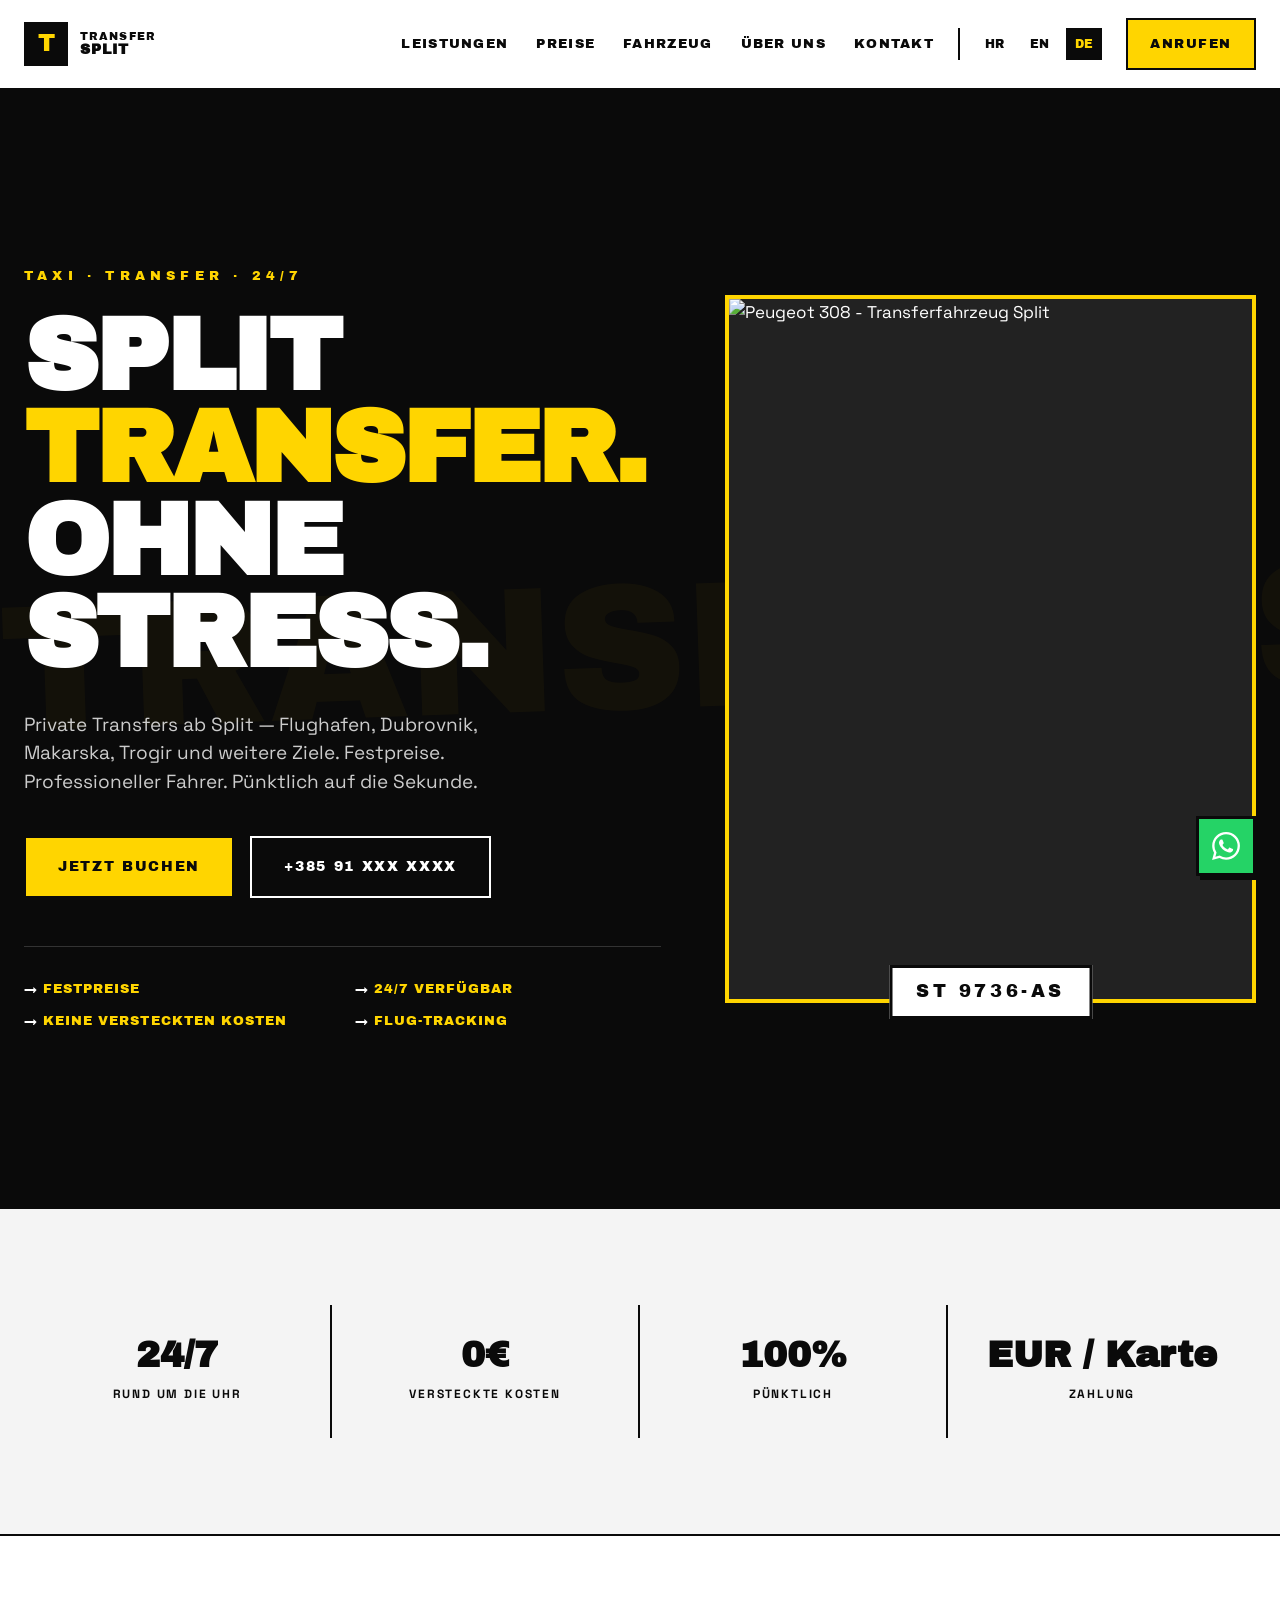
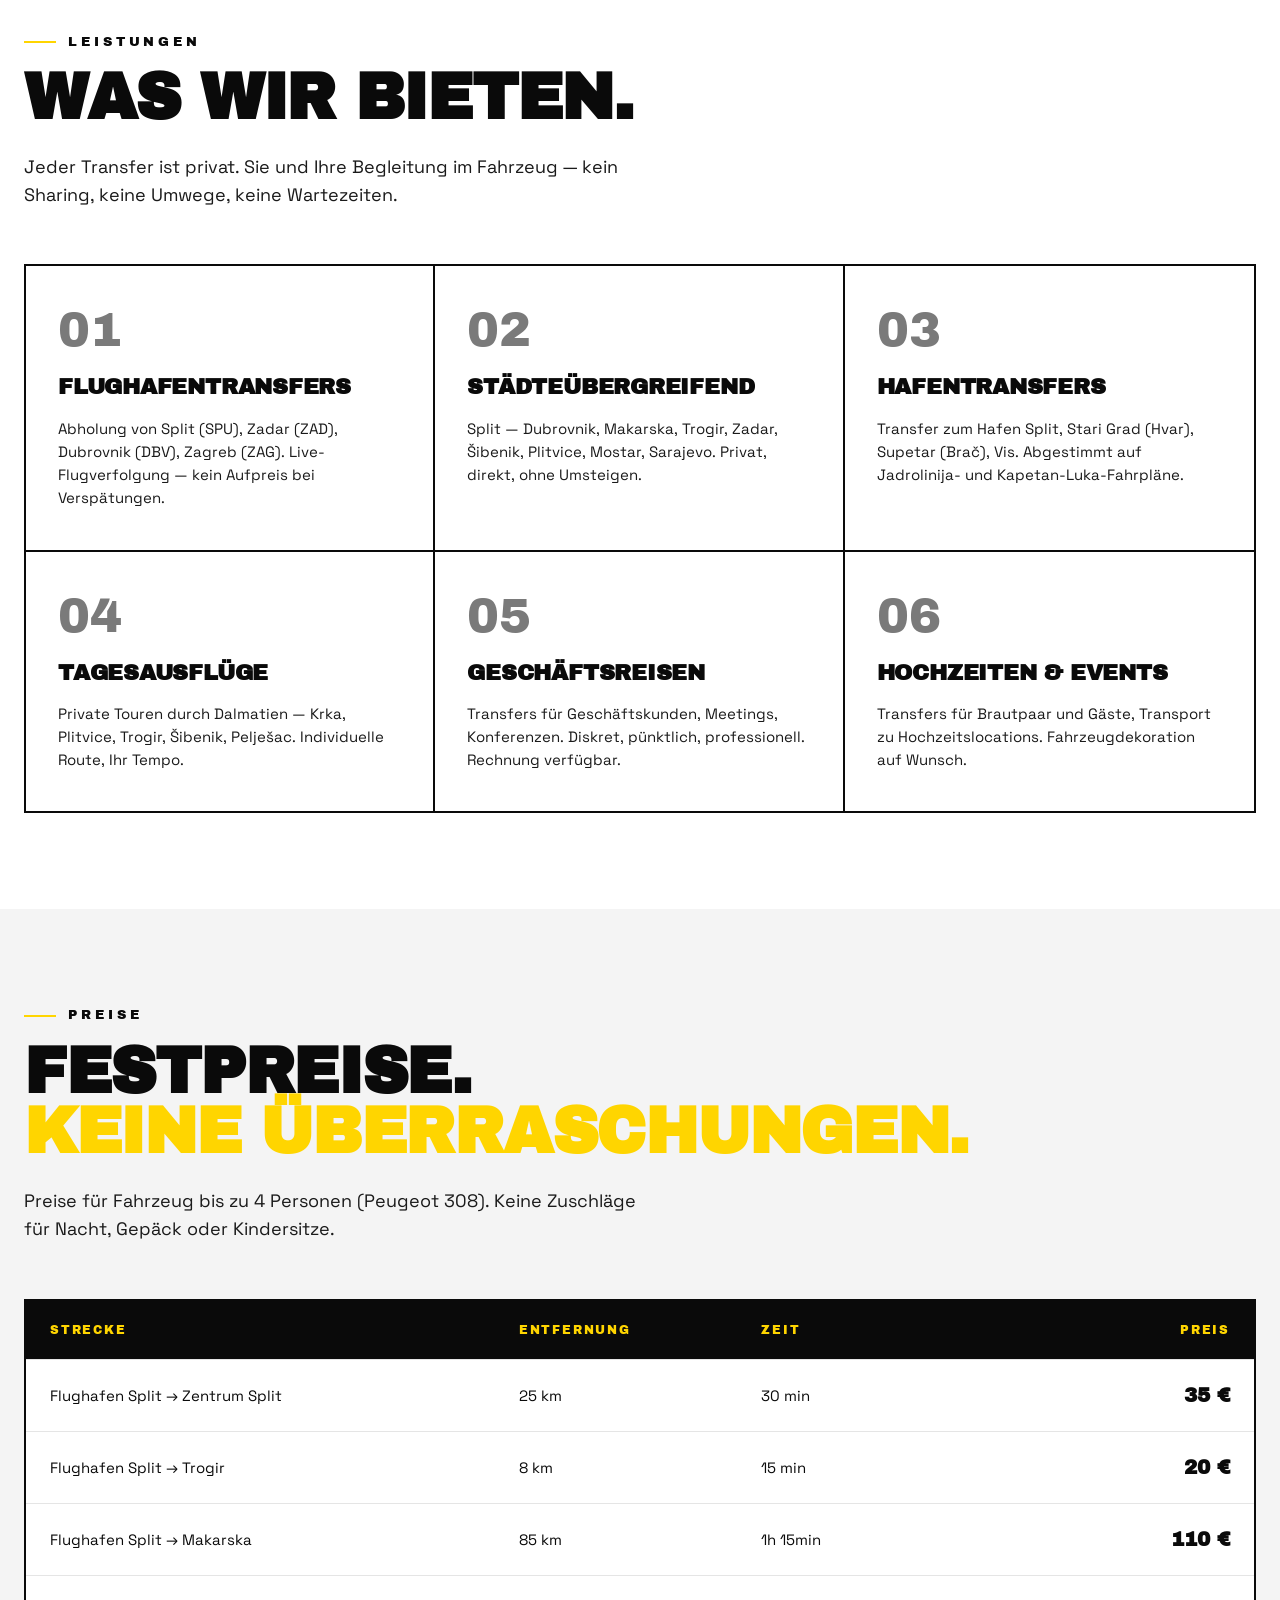
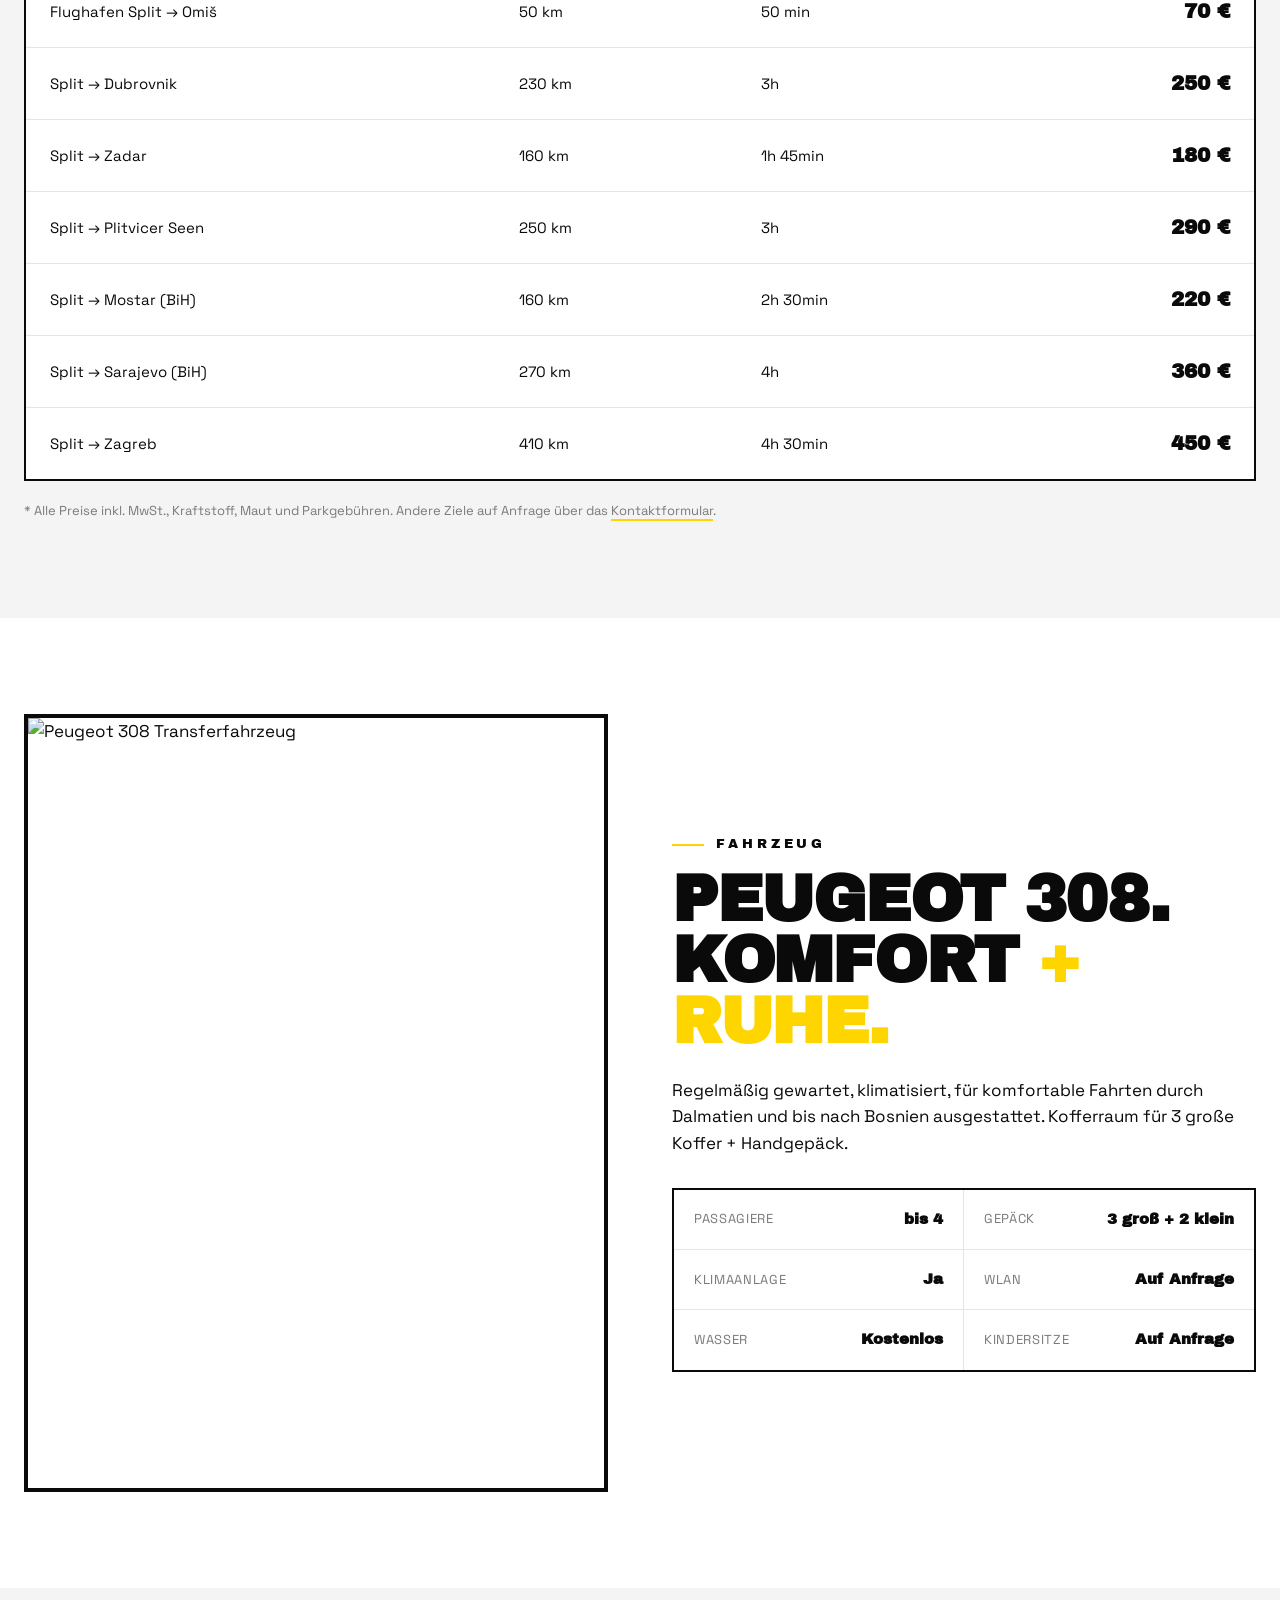
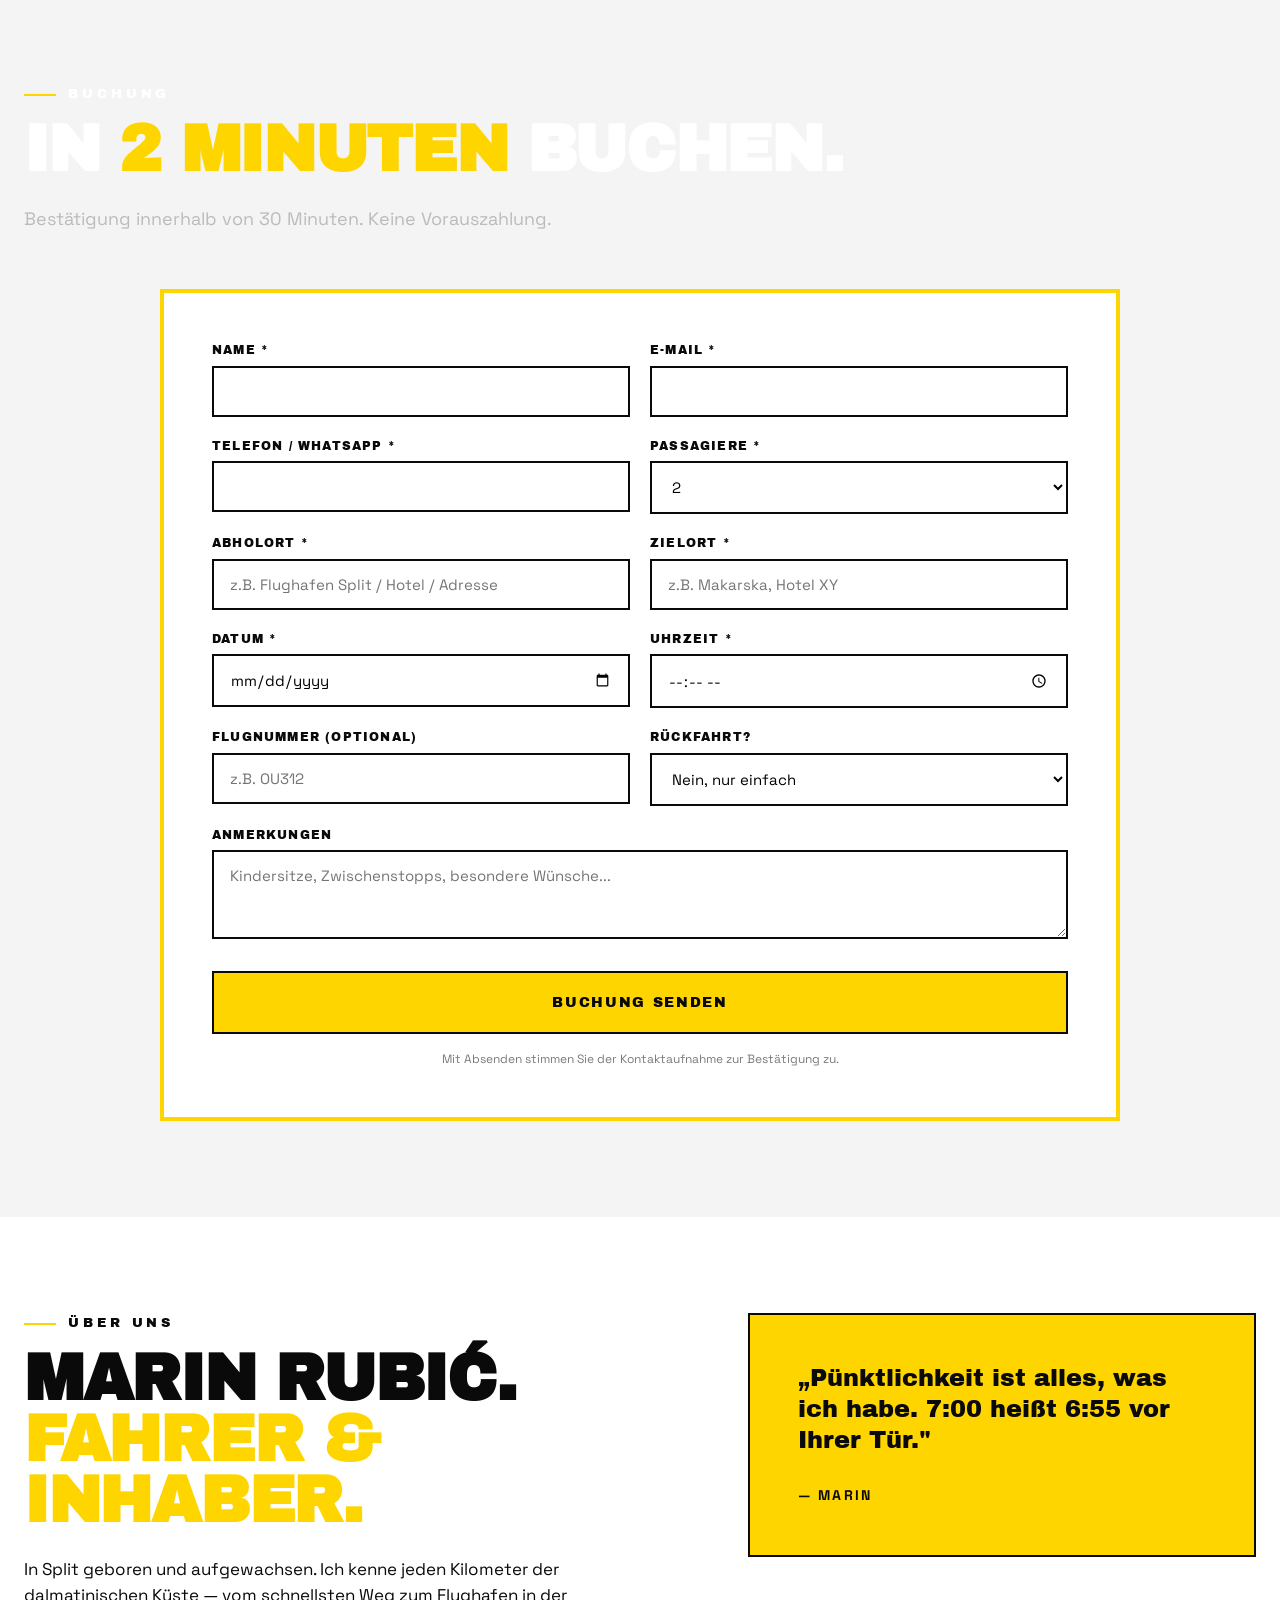
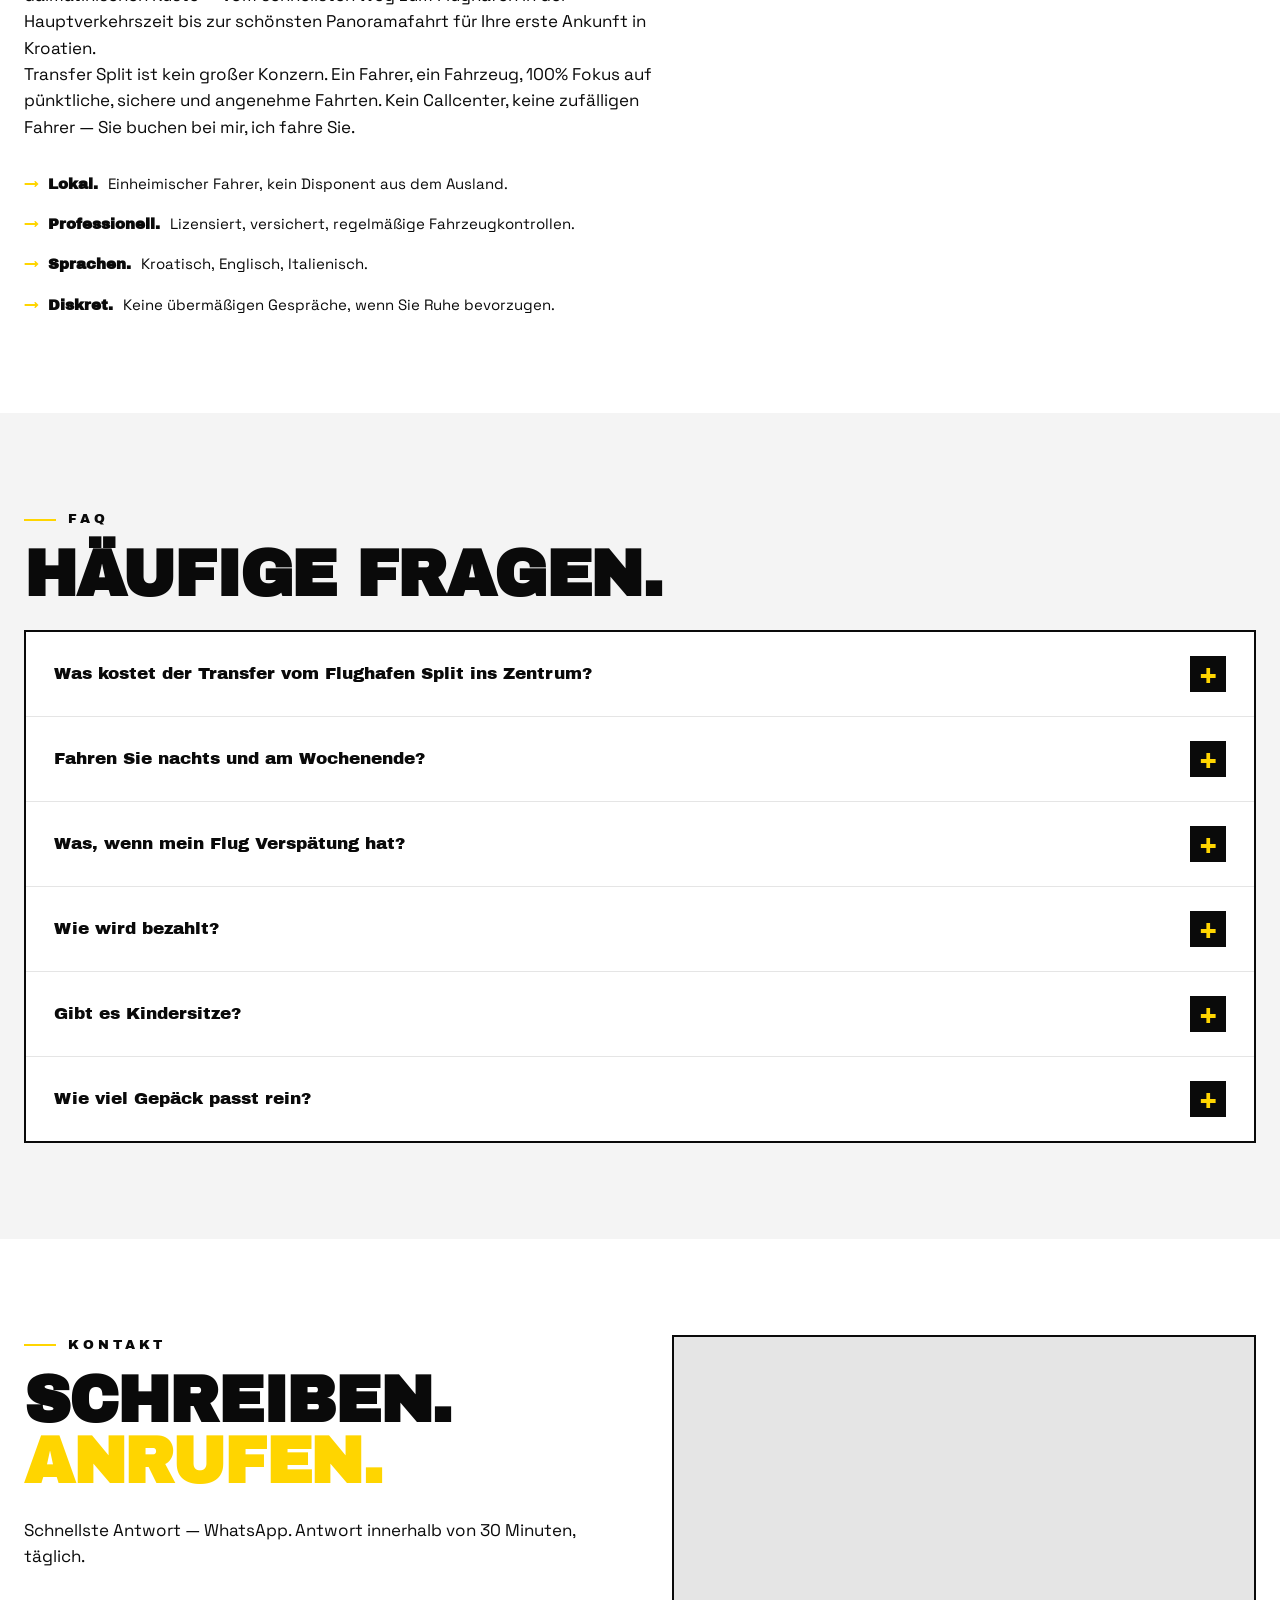
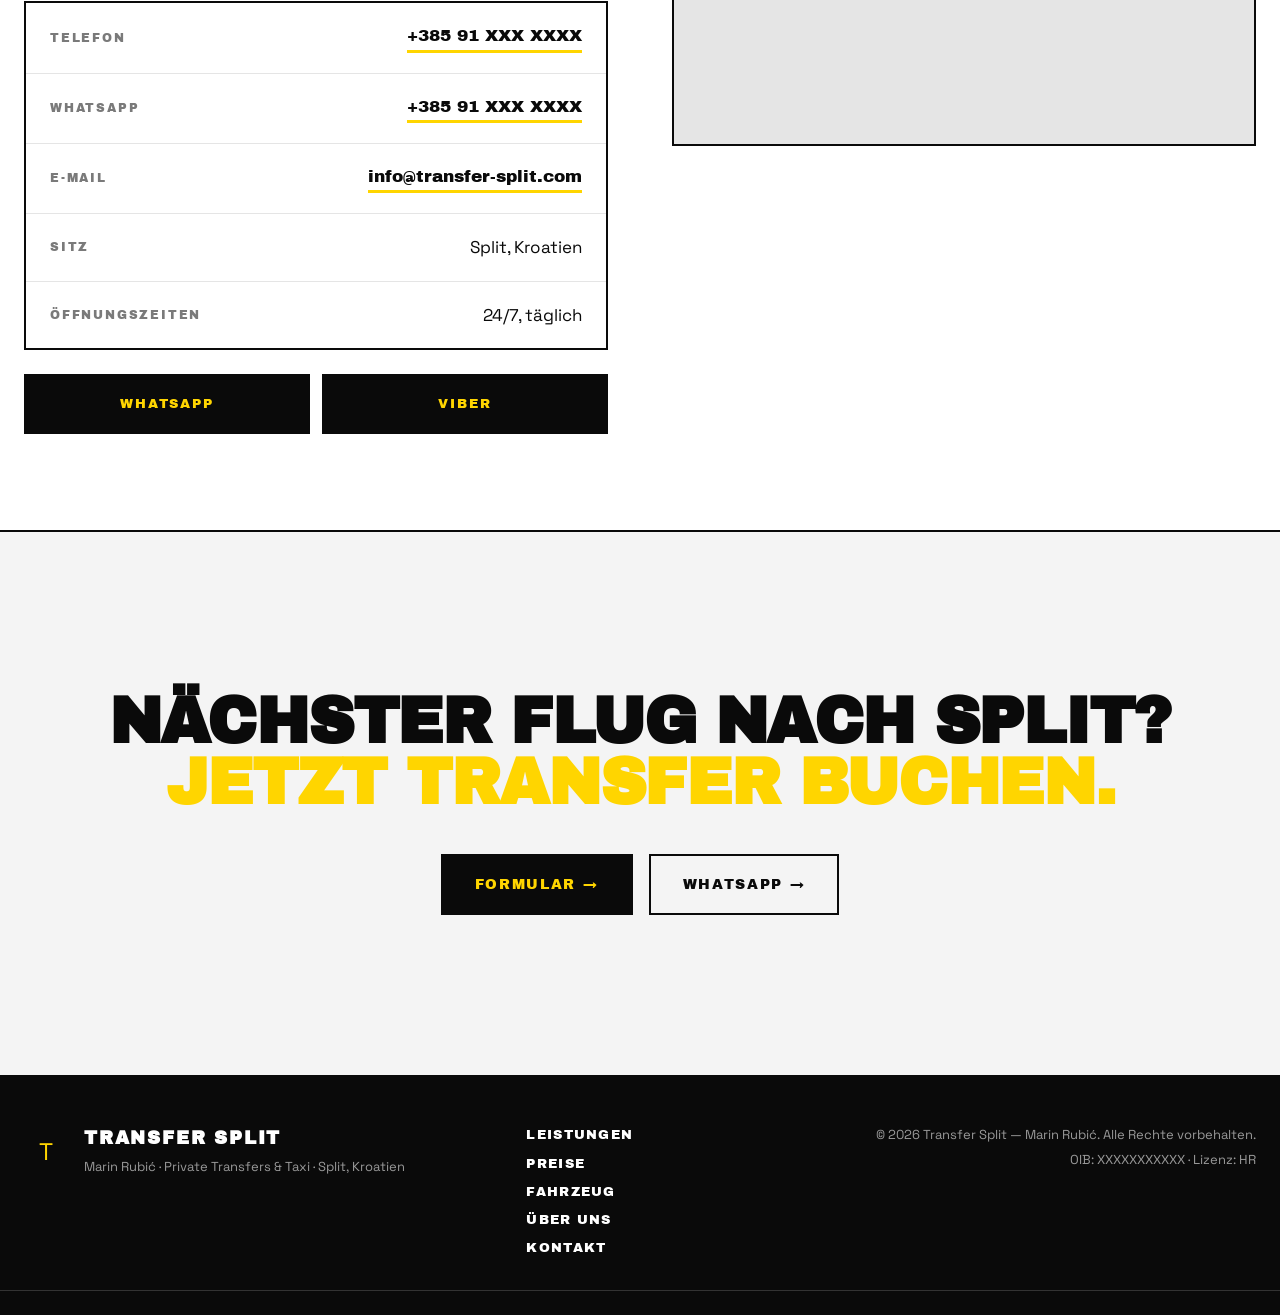
==== de.html @ 1993ffa3 "Initial commit - Transfer Split website (HR/EN/DE)" ====
<!DOCTYPE html>
<html lang="de">
<head>
<meta charset="UTF-8">
<meta name="viewport" content="width=device-width, initial-scale=1.0">

<title>Split Transfer | Taxi & Privater Flughafentransfer Split — Marin Rubić</title>
<meta name="description" content="Zuverlässige private Taxi- und Transferdienste ab Split. Flughafen Split, Dubrovnik, Makarska, Trogir, Hvar, Plitvice. Festpreise, professioneller Fahrer, 24/7 verfügbar.">
<meta name="keywords" content="split transfer, split taxi, flughafentransfer split, taxi flughafen split, privater transfer split, transfer split dubrovnik, transfer split makarska, transfer split trogir">
<meta name="robots" content="index, follow, max-image-preview:large">
<meta name="geo.region" content="HR-17">
<meta name="geo.placename" content="Split">
<meta name="geo.position" content="43.5081;16.4402">

<link rel="canonical" href="https://transfer-split.com/de.html">
<link rel="alternate" hreflang="hr" href="https://transfer-split.com/">
<link rel="alternate" hreflang="en" href="https://transfer-split.com/en.html">
<link rel="alternate" hreflang="de" href="https://transfer-split.com/de.html">
<link rel="alternate" hreflang="x-default" href="https://transfer-split.com/">

<meta property="og:type" content="website">
<meta property="og:locale" content="de_DE">
<meta property="og:title" content="Split Transfer | Privater Flughafentransfer">
<meta property="og:description" content="Zuverlässige private Transfers ab Split. Flughafen, Dubrovnik, Makarska, Trogir. Festpreise, 24/7.">
<meta property="og:url" content="https://transfer-split.com/de.html">
<meta property="og:image" content="https://transfer-split.com/assets/img/peugeot-308.jpg">
<meta name="twitter:card" content="summary_large_image">

<link rel="icon" type="image/svg+xml" href="data:image/svg+xml,%3Csvg xmlns='http://www.w3.org/2000/svg' viewBox='0 0 100 100'%3E%3Crect width='100' height='100' fill='%23000'/%3E%3Ctext x='50' y='68' text-anchor='middle' font-size='60' font-weight='900' fill='%23FFD500' font-family='Arial'%3ET%3C/text%3E%3C/svg%3E">
<link rel="preconnect" href="https://fonts.googleapis.com">
<link rel="preconnect" href="https://fonts.gstatic.com" crossorigin>
<link href="https://fonts.googleapis.com/css2?family=Space+Grotesk:wght@400;500;700&family=Archivo+Black&display=swap" rel="stylesheet">
<link rel="stylesheet" href="assets/css/style.css">

<script type="application/ld+json">
{
  "@context":"https://schema.org","@type":"TaxiService",
  "name":"Transfer Split — Marin Rubić","url":"https://transfer-split.com/de.html",
  "image":"https://transfer-split.com/assets/img/peugeot-308.jpg",
  "telephone":"+385 91 XXX XXXX","email":"info@transfer-split.com",
  "priceRange":"€€","currenciesAccepted":"EUR",
  "areaServed":[{"@type":"City","name":"Split"},{"@type":"City","name":"Dubrovnik"},{"@type":"City","name":"Makarska"},{"@type":"City","name":"Trogir"}],
  "address":{"@type":"PostalAddress","addressLocality":"Split","addressCountry":"HR"}
}
</script>
</head>
<body>

<header class="header" id="top">
  <div class="container header__inner">
    <a href="de.html" class="logo">
      <span class="logo__mark">T</span>
      <span class="logo__text">TRANSFER<br><strong>SPLIT</strong></span>
    </a>
    <nav class="nav" aria-label="Hauptmenü">
      <a href="#leistungen">Leistungen</a>
      <a href="#preise">Preise</a>
      <a href="#fahrzeug">Fahrzeug</a>
      <a href="#ueber">Über uns</a>
      <a href="#kontakt">Kontakt</a>
    </nav>
    <div class="lang">
      <a href="/">HR</a><a href="en.html">EN</a><a href="de.html" class="lang__current">DE</a>
    </div>
    <a href="tel:+385911234567" class="btn btn--call"><span>ANRUFEN</span></a>
    <button class="burger" aria-label="Menü öffnen"><span></span><span></span><span></span></button>
  </div>
</header>

<section class="hero">
  <div class="container hero__inner">
    <div class="hero__text">
      <p class="hero__eyebrow">TAXI · TRANSFER · 24/7</p>
      <h1 class="hero__title">SPLIT<br><span class="accent">TRANSFER.</span><br>OHNE STRESS.</h1>
      <p class="hero__lede">Private Transfers ab Split — Flughafen, Dubrovnik, Makarska, Trogir und weitere Ziele. Festpreise. Professioneller Fahrer. Pünktlich auf die Sekunde.</p>
      <div class="hero__cta">
        <a href="#buchung" class="btn btn--primary">JETZT BUCHEN</a>
        <a href="tel:+385911234567" class="btn btn--ghost">+385 91 XXX XXXX</a>
      </div>
      <ul class="hero__bullets">
        <li>FESTPREISE</li><li>24/7 VERFÜGBAR</li><li>KEINE VERSTECKTEN KOSTEN</li><li>FLUG-TRACKING</li>
      </ul>
    </div>
    <div class="hero__img">
      <img src="assets/img/peugeot-308.jpg" alt="Peugeot 308 - Transferfahrzeug Split" width="800" height="1066" fetchpriority="high">
      <div class="hero__plate">ST 9736-AS</div>
    </div>
  </div>
</section>

<section class="strip">
  <div class="container strip__inner">
    <div class="strip__item"><strong>24/7</strong><span>Rund um die Uhr</span></div>
    <div class="strip__item"><strong>0€</strong><span>Versteckte Kosten</span></div>
    <div class="strip__item"><strong>100%</strong><span>Pünktlich</span></div>
    <div class="strip__item"><strong>EUR / Karte</strong><span>Zahlung</span></div>
  </div>
</section>

<section class="services" id="leistungen">
  <div class="container">
    <p class="eyebrow">LEISTUNGEN</p>
    <h2 class="section__title">WAS WIR BIETEN.</h2>
    <p class="section__lede">Jeder Transfer ist privat. Sie und Ihre Begleitung im Fahrzeug — kein Sharing, keine Umwege, keine Wartezeiten.</p>
    <div class="services__grid">
      <article class="service"><div class="service__num">01</div><h3>Flughafentransfers</h3><p>Abholung von Split (SPU), Zadar (ZAD), Dubrovnik (DBV), Zagreb (ZAG). Live-Flugverfolgung — kein Aufpreis bei Verspätungen.</p></article>
      <article class="service"><div class="service__num">02</div><h3>Städteübergreifend</h3><p>Split — Dubrovnik, Makarska, Trogir, Zadar, Šibenik, Plitvice, Mostar, Sarajevo. Privat, direkt, ohne Umsteigen.</p></article>
      <article class="service"><div class="service__num">03</div><h3>Hafentransfers</h3><p>Transfer zum Hafen Split, Stari Grad (Hvar), Supetar (Brač), Vis. Abgestimmt auf Jadrolinija- und Kapetan-Luka-Fahrpläne.</p></article>
      <article class="service"><div class="service__num">04</div><h3>Tagesausflüge</h3><p>Private Touren durch Dalmatien — Krka, Plitvice, Trogir, Šibenik, Pelješac. Individuelle Route, Ihr Tempo.</p></article>
      <article class="service"><div class="service__num">05</div><h3>Geschäftsreisen</h3><p>Transfers für Geschäftskunden, Meetings, Konferenzen. Diskret, pünktlich, professionell. Rechnung verfügbar.</p></article>
      <article class="service"><div class="service__num">06</div><h3>Hochzeiten & Events</h3><p>Transfers für Brautpaar und Gäste, Transport zu Hochzeitslocations. Fahrzeugdekoration auf Wunsch.</p></article>
    </div>
  </div>
</section>

<section class="pricing" id="preise">
  <div class="container">
    <p class="eyebrow">PREISE</p>
    <h2 class="section__title">FESTPREISE.<br><span class="accent">KEINE ÜBERRASCHUNGEN.</span></h2>
    <p class="section__lede">Preise für Fahrzeug bis zu 4 Personen (Peugeot 308). Keine Zuschläge für Nacht, Gepäck oder Kindersitze.</p>
    <div class="pricing__table">
      <div class="pricing__row pricing__row--head"><div>STRECKE</div><div>ENTFERNUNG</div><div>ZEIT</div><div class="ta-right">PREIS</div></div>
      <div class="pricing__row"><div>Flughafen Split → Zentrum Split</div><div>25 km</div><div>30 min</div><div class="ta-right"><strong>35 €</strong></div></div>
      <div class="pricing__row"><div>Flughafen Split → Trogir</div><div>8 km</div><div>15 min</div><div class="ta-right"><strong>20 €</strong></div></div>
      <div class="pricing__row"><div>Flughafen Split → Makarska</div><div>85 km</div><div>1h 15min</div><div class="ta-right"><strong>110 €</strong></div></div>
      <div class="pricing__row"><div>Flughafen Split → Omiš</div><div>50 km</div><div>50 min</div><div class="ta-right"><strong>70 €</strong></div></div>
      <div class="pricing__row"><div>Split → Dubrovnik</div><div>230 km</div><div>3h</div><div class="ta-right"><strong>250 €</strong></div></div>
      <div class="pricing__row"><div>Split → Zadar</div><div>160 km</div><div>1h 45min</div><div class="ta-right"><strong>180 €</strong></div></div>
      <div class="pricing__row"><div>Split → Plitvicer Seen</div><div>250 km</div><div>3h</div><div class="ta-right"><strong>290 €</strong></div></div>
      <div class="pricing__row"><div>Split → Mostar (BiH)</div><div>160 km</div><div>2h 30min</div><div class="ta-right"><strong>220 €</strong></div></div>
      <div class="pricing__row"><div>Split → Sarajevo (BiH)</div><div>270 km</div><div>4h</div><div class="ta-right"><strong>360 €</strong></div></div>
      <div class="pricing__row"><div>Split → Zagreb</div><div>410 km</div><div>4h 30min</div><div class="ta-right"><strong>450 €</strong></div></div>
    </div>
    <p class="pricing__note">* Alle Preise inkl. MwSt., Kraftstoff, Maut und Parkgebühren. Andere Ziele auf Anfrage über das <a href="#kontakt">Kontaktformular</a>.</p>
  </div>
</section>

<section class="fleet" id="fahrzeug">
  <div class="container fleet__inner">
    <div class="fleet__img"><img src="assets/img/peugeot-308.jpg" alt="Peugeot 308 Transferfahrzeug" width="800" height="1066" loading="lazy"></div>
    <div class="fleet__text">
      <p class="eyebrow">FAHRZEUG</p>
      <h2 class="section__title">PEUGEOT 308.<br>KOMFORT <span class="accent">+ RUHE.</span></h2>
      <p>Regelmäßig gewartet, klimatisiert, für komfortable Fahrten durch Dalmatien und bis nach Bosnien ausgestattet. Kofferraum für 3 große Koffer + Handgepäck.</p>
      <ul class="fleet__specs">
        <li><span>Passagiere</span><strong>bis 4</strong></li>
        <li><span>Gepäck</span><strong>3 groß + 2 klein</strong></li>
        <li><span>Klimaanlage</span><strong>Ja</strong></li>
        <li><span>WLAN</span><strong>Auf Anfrage</strong></li>
        <li><span>Wasser</span><strong>Kostenlos</strong></li>
        <li><span>Kindersitze</span><strong>Auf Anfrage</strong></li>
      </ul>
    </div>
  </div>
</section>

<section class="booking" id="buchung">
  <div class="container">
    <p class="eyebrow">BUCHUNG</p>
    <h2 class="section__title">IN <span class="accent">2 MINUTEN</span> BUCHEN.</h2>
    <p class="section__lede">Bestätigung innerhalb von 30 Minuten. Keine Vorauszahlung.</p>
    <form class="form" action="https://formsubmit.co/info@transfer-split.com" method="POST">
      <input type="hidden" name="_subject" value="Neue Buchung - Transfer Split (DE)">
      <input type="hidden" name="_captcha" value="false">
      <div class="form__grid">
        <label class="form__field"><span>Name *</span><input type="text" name="name" required></label>
        <label class="form__field"><span>E-Mail *</span><input type="email" name="email" required></label>
        <label class="form__field"><span>Telefon / WhatsApp *</span><input type="tel" name="phone" required></label>
        <label class="form__field"><span>Passagiere *</span><select name="passengers" required><option>1</option><option selected>2</option><option>3</option><option>4</option></select></label>
        <label class="form__field"><span>Abholort *</span><input type="text" name="pickup" placeholder="z.B. Flughafen Split / Hotel / Adresse" required></label>
        <label class="form__field"><span>Zielort *</span><input type="text" name="dropoff" placeholder="z.B. Makarska, Hotel XY" required></label>
        <label class="form__field"><span>Datum *</span><input type="date" name="date" required></label>
        <label class="form__field"><span>Uhrzeit *</span><input type="time" name="time" required></label>
        <label class="form__field"><span>Flugnummer (optional)</span><input type="text" name="flight" placeholder="z.B. OU312"></label>
        <label class="form__field"><span>Rückfahrt?</span><select name="return"><option value="nein">Nein, nur einfach</option><option value="ja">Ja, Rückfahrt benötigt</option></select></label>
        <label class="form__field form__field--full"><span>Anmerkungen</span><textarea name="notes" rows="3" placeholder="Kindersitze, Zwischenstopps, besondere Wünsche..."></textarea></label>
      </div>
      <button type="submit" class="btn btn--primary btn--block">BUCHUNG SENDEN</button>
      <p class="form__legal">Mit Absenden stimmen Sie der Kontaktaufnahme zur Bestätigung zu.</p>
    </form>
  </div>
</section>

<section class="about" id="ueber">
  <div class="container about__inner">
    <div class="about__text">
      <p class="eyebrow">ÜBER UNS</p>
      <h2 class="section__title">MARIN RUBIĆ.<br><span class="accent">FAHRER & INHABER.</span></h2>
      <p>In Split geboren und aufgewachsen. Ich kenne jeden Kilometer der dalmatinischen Küste — vom schnellsten Weg zum Flughafen in der Hauptverkehrszeit bis zur schönsten Panoramafahrt für Ihre erste Ankunft in Kroatien.</p>
      <p>Transfer Split ist kein großer Konzern. Ein Fahrer, ein Fahrzeug, 100% Fokus auf pünktliche, sichere und angenehme Fahrten. Kein Callcenter, keine zufälligen Fahrer — Sie buchen bei mir, ich fahre Sie.</p>
      <ul class="about__points">
        <li><strong>Lokal.</strong> Einheimischer Fahrer, kein Disponent aus dem Ausland.</li>
        <li><strong>Professionell.</strong> Lizensiert, versichert, regelmäßige Fahrzeugkontrollen.</li>
        <li><strong>Sprachen.</strong> Kroatisch, Englisch, Italienisch.</li>
        <li><strong>Diskret.</strong> Keine übermäßigen Gespräche, wenn Sie Ruhe bevorzugen.</li>
      </ul>
    </div>
    <div class="about__highlight">
      <div class="quote">
        <p>„Pünktlichkeit ist alles, was ich habe. 7:00 heißt 6:55 vor Ihrer Tür."</p>
        <span>— Marin</span>
      </div>
    </div>
  </div>
</section>

<section class="faq">
  <div class="container">
    <p class="eyebrow">FAQ</p>
    <h2 class="section__title">HÄUFIGE FRAGEN.</h2>
    <div class="faq__list">
      <details class="faq__item"><summary>Was kostet der Transfer vom Flughafen Split ins Zentrum?</summary><p>Festpreis Flughafen Split → Zentrum Split: 35 € für ein Fahrzeug bis 4 Personen. Keine versteckten Kosten — Kraftstoff, Maut, Parken und MwSt. inklusive.</p></details>
      <details class="faq__item"><summary>Fahren Sie nachts und am Wochenende?</summary><p>Ja, 24/7 verfügbar, auch bei Nachtflügen, Wochenenden und Feiertagen. Keine Nachtzuschläge.</p></details>
      <details class="faq__item"><summary>Was, wenn mein Flug Verspätung hat?</summary><p>Wir verfolgen Ihren Flug in Echtzeit. Bei Verspätung warten wir — ohne Aufpreis. Bei Stornierung einfach melden, wir terminieren um.</p></details>
      <details class="faq__item"><summary>Wie wird bezahlt?</summary><p>Zahlung nach der Fahrt. Bar (EUR) oder Karte. Für Geschäftskunden Rechnung (R1) möglich.</p></details>
      <details class="faq__item"><summary>Gibt es Kindersitze?</summary><p>Ja, Kindersitze (Booster und Babyschale) auf Anfrage kostenfrei verfügbar. Bitte Alter bei Buchung angeben.</p></details>
      <details class="faq__item"><summary>Wie viel Gepäck passt rein?</summary><p>3 große Koffer + 2 kleinere Taschen für 4 Personen. Bei mehr oder Sonderausrüstung (Fahrräder, Surfbretter) bitte vorab Bescheid geben.</p></details>
    </div>
  </div>
</section>

<section class="contact" id="kontakt">
  <div class="container contact__inner">
    <div>
      <p class="eyebrow">KONTAKT</p>
      <h2 class="section__title">SCHREIBEN.<br><span class="accent">ANRUFEN.</span></h2>
      <p>Schnellste Antwort — WhatsApp. Antwort innerhalb von 30 Minuten, täglich.</p>
      <ul class="contact__list">
        <li><span>Telefon</span><a href="tel:+385911234567">+385 91 XXX XXXX</a></li>
        <li><span>WhatsApp</span><a href="https://wa.me/385911234567" target="_blank" rel="noopener">+385 91 XXX XXXX</a></li>
        <li><span>E-Mail</span><a href="mailto:info@transfer-split.com">info@transfer-split.com</a></li>
        <li><span>Sitz</span><span>Split, Kroatien</span></li>
        <li><span>Öffnungszeiten</span><span>24/7, täglich</span></li>
      </ul>
      <div class="contact__social">
        <a href="https://wa.me/385911234567" target="_blank" rel="noopener">WHATSAPP</a>
        <a href="viber://chat?number=%2B385911234567">VIBER</a>
      </div>
    </div>
    <div class="contact__map">
      <iframe src="https://www.openstreetmap.org/export/embed.html?bbox=16.380%2C43.490%2C16.510%2C43.530&layer=mapnik&marker=43.5081%2C16.4402" loading="lazy" title="Split Standort" style="border:0;width:100%;height:100%;min-height:400px"></iframe>
    </div>
  </div>
</section>

<section class="cta-final">
  <div class="container cta-final__inner">
    <h2>NÄCHSTER FLUG NACH SPLIT?<br><span class="accent">JETZT TRANSFER BUCHEN.</span></h2>
    <div class="cta-final__btns">
      <a href="#buchung" class="btn btn--primary">FORMULAR →</a>
      <a href="https://wa.me/385911234567" class="btn btn--ghost" target="_blank" rel="noopener">WHATSAPP →</a>
    </div>
  </div>
</section>

<footer class="footer">
  <div class="container footer__inner">
    <div class="footer__brand">
      <span class="logo__mark">T</span>
      <div><strong>TRANSFER SPLIT</strong><p>Marin Rubić · Private Transfers & Taxi · Split, Kroatien</p></div>
    </div>
    <nav class="footer__nav">
      <a href="#leistungen">Leistungen</a><a href="#preise">Preise</a><a href="#fahrzeug">Fahrzeug</a><a href="#ueber">Über uns</a><a href="#kontakt">Kontakt</a>
    </nav>
    <div class="footer__legal">
      <p>© <span id="year">2026</span> Transfer Split — Marin Rubić. Alle Rechte vorbehalten.</p>
      <p>OIB: XXXXXXXXXXX · Lizenz: HR</p>
    </div>
  </div>
</footer>

<a href="https://wa.me/385911234567" class="fab" target="_blank" rel="noopener" aria-label="WhatsApp">
  <svg width="28" height="28" viewBox="0 0 24 24" fill="currentColor"><path d="M17.472 14.382c-.297-.149-1.758-.867-2.03-.967-.273-.099-.471-.148-.67.15-.197.297-.767.966-.94 1.164-.173.199-.347.223-.644.075-.297-.15-1.255-.463-2.39-1.475-.883-.788-1.48-1.761-1.653-2.059-.173-.297-.018-.458.13-.606.134-.133.298-.347.446-.52.149-.174.198-.298.298-.497.099-.198.05-.371-.025-.52-.075-.149-.669-1.612-.916-2.207-.242-.579-.487-.5-.669-.51-.173-.008-.371-.01-.57-.01-.198 0-.52.074-.792.372-.272.297-1.04 1.016-1.04 2.479 0 1.462 1.065 2.875 1.213 3.074.149.198 2.096 3.2 5.077 4.487.709.306 1.262.489 1.694.625.712.227 1.36.195 1.871.118.571-.085 1.758-.719 2.006-1.413.248-.694.248-1.289.173-1.413-.074-.124-.272-.198-.57-.347m-5.421 7.403h-.004a9.87 9.87 0 01-5.031-1.378l-.361-.214-3.741.982.998-3.648-.235-.374a9.86 9.86 0 01-1.51-5.26c.001-5.45 4.436-9.884 9.888-9.884 2.64 0 5.122 1.03 6.988 2.898a9.825 9.825 0 012.893 6.994c-.003 5.45-4.437 9.884-9.885 9.884m8.413-18.297A11.815 11.815 0 0012.05 0C5.495 0 .16 5.335.157 11.892c0 2.096.547 4.142 1.588 5.945L.057 24l6.305-1.654a11.882 11.882 0 005.683 1.448h.005c6.554 0 11.89-5.335 11.893-11.893a11.821 11.821 0 00-3.48-8.413"/></svg>
</a>

<script src="assets/js/main.js" defer></script>
</body>
</html>
---- assets/css/style.css ----
/* =========================================================
   TRANSFER SPLIT — Brutalist style
   ========================================================= */

:root{
  --black:#0A0A0A;
  --white:#FFFFFF;
  --yellow:#FFD500;   /* taxi yellow */
  --gray-100:#F4F4F4;
  --gray-200:#E5E5E5;
  --gray-500:#7A7A7A;
  --gray-800:#1A1A1A;
  --border:2px solid var(--black);
  --container:1280px;
  --transition:200ms cubic-bezier(.4,0,.2,1);
}

*,*::before,*::after{box-sizing:border-box;margin:0;padding:0}
html{scroll-behavior:smooth;-webkit-text-size-adjust:100%}
body{
  font-family:'Space Grotesk',system-ui,-apple-system,sans-serif;
  font-size:17px;
  line-height:1.55;
  color:var(--black);
  background:var(--white);
  overflow-x:hidden;
}
img{max-width:100%;height:auto;display:block}
a{color:inherit;text-decoration:none}
button{font-family:inherit;cursor:pointer;border:none;background:none}
ul{list-style:none}

.container{
  max-width:var(--container);
  margin:0 auto;
  padding:0 24px;
}

.accent{color:var(--yellow)}
.ta-right{text-align:right}

/* TYPOGRAPHY */
.eyebrow{
  font-family:'Archivo Black',sans-serif;
  font-size:13px;
  letter-spacing:.3em;
  text-transform:uppercase;
  margin-bottom:16px;
  color:var(--black);
}
.eyebrow::before{content:"";display:inline-block;width:32px;height:2px;background:var(--yellow);vertical-align:middle;margin-right:12px}

.section__title{
  font-family:'Archivo Black',sans-serif;
  font-size:clamp(36px,5vw,72px);
  line-height:.95;
  letter-spacing:-.02em;
  text-transform:uppercase;
  margin-bottom:24px;
}
.section__lede{
  font-size:18px;
  max-width:640px;
  margin-bottom:56px;
  color:var(--gray-800);
}

/* BUTTONS */
.btn{
  display:inline-flex;
  align-items:center;
  justify-content:center;
  padding:18px 32px;
  font-family:'Archivo Black',sans-serif;
  font-size:14px;
  letter-spacing:.12em;
  text-transform:uppercase;
  border:var(--border);
  transition:transform var(--transition),background var(--transition),color var(--transition);
}
.btn--primary{background:var(--yellow);color:var(--black)}
.btn--primary:hover{background:var(--black);color:var(--yellow);transform:translate(-2px,-2px);box-shadow:6px 6px 0 var(--yellow)}
.btn--ghost{background:transparent;color:var(--black)}
.btn--ghost:hover{background:var(--black);color:var(--white);transform:translate(-2px,-2px);box-shadow:6px 6px 0 var(--yellow)}
.btn--block{display:flex;width:100%;padding:22px}
.btn--call{
  background:var(--yellow);color:var(--black);
  padding:14px 22px;font-size:13px;
}
.btn--call:hover{background:var(--black);color:var(--yellow)}

/* HEADER */
.header{
  position:sticky;top:0;z-index:100;
  background:var(--white);
  border-bottom:var(--border);
}
.header__inner{
  display:flex;align-items:center;gap:24px;
  padding-top:18px;padding-bottom:18px;
}
.logo{display:flex;align-items:center;gap:12px;font-family:'Archivo Black',sans-serif}
.logo__mark{
  display:inline-flex;align-items:center;justify-content:center;
  width:44px;height:44px;
  background:var(--black);color:var(--yellow);
  font-size:24px;
}
.logo__text{font-size:11px;line-height:1.1;letter-spacing:.1em}
.logo__text strong{font-size:14px}

.nav{display:flex;gap:28px;margin-left:auto}
.nav a{
  font-family:'Archivo Black',sans-serif;
  font-size:13px;letter-spacing:.1em;text-transform:uppercase;
  position:relative;padding:6px 0;
}
.nav a::after{
  content:"";position:absolute;left:0;bottom:0;
  width:0;height:3px;background:var(--yellow);
  transition:width var(--transition);
}
.nav a:hover::after{width:100%}

.lang{display:flex;gap:8px;border-left:var(--border);padding-left:16px}
.lang a{
  font-family:'Archivo Black',sans-serif;font-size:12px;
  padding:6px 8px;border:1px solid transparent;
}
.lang__current{background:var(--black);color:var(--yellow)}
.lang a:not(.lang__current):hover{border-color:var(--black)}

.burger{display:none;flex-direction:column;gap:5px;padding:8px}
.burger span{display:block;width:28px;height:3px;background:var(--black)}

/* HERO */
.hero{
  background:var(--black);
  color:var(--white);
  position:relative;
  overflow:hidden;
  border-bottom:var(--border);
}
.hero::before{
  content:"TRANSFER · SPLIT · TAXI · TRANSFER · SPLIT · TAXI · ";
  position:absolute;top:50%;left:0;right:0;
  transform:translateY(-50%) rotate(-2deg);
  font-family:'Archivo Black',sans-serif;
  font-size:14vw;line-height:1;
  color:rgba(255,213,0,.04);
  white-space:nowrap;
  pointer-events:none;
}
.hero__inner{
  display:grid;
  grid-template-columns:1.2fr 1fr;
  gap:64px;
  padding:80px 24px;
  align-items:center;
  position:relative;
  z-index:1;
}
.hero__eyebrow{
  font-family:'Archivo Black',sans-serif;
  font-size:13px;letter-spacing:.4em;
  color:var(--yellow);margin-bottom:24px;
}
.hero__title{
  font-family:'Archivo Black',sans-serif;
  font-size:clamp(48px,8vw,120px);
  line-height:.9;letter-spacing:-.03em;
  text-transform:uppercase;
  margin-bottom:32px;
}
.hero__lede{
  font-size:19px;line-height:1.5;
  max-width:520px;color:#ccc;
  margin-bottom:40px;
}
.hero__cta{display:flex;gap:16px;flex-wrap:wrap;margin-bottom:48px}
.hero__cta .btn--ghost{color:var(--white);border-color:var(--white)}
.hero__cta .btn--ghost:hover{box-shadow:6px 6px 0 var(--white)}

.hero__bullets{
  display:grid;grid-template-columns:repeat(2,1fr);
  gap:12px 24px;
  padding-top:32px;
  border-top:1px solid #333;
}
.hero__bullets li{
  font-family:'Archivo Black',sans-serif;
  font-size:13px;letter-spacing:.08em;
  color:var(--yellow);
}
.hero__bullets li::before{content:"→ ";color:var(--white)}

.hero__img{position:relative}
.hero__img img{
  border:4px solid var(--yellow);
  aspect-ratio:3/4;
  object-fit:cover;
  width:100%;
  background:#222;
}
.hero__plate{
  position:absolute;bottom:-16px;left:50%;
  transform:translateX(-50%);
  background:var(--white);color:var(--black);
  padding:10px 24px;
  font-family:'Archivo Black',sans-serif;
  font-size:18px;letter-spacing:.2em;
  border:3px solid var(--black);
}

/* TRUST STRIP */
.strip{background:var(--yellow);border-bottom:var(--border)}
.strip__inner{
  display:grid;grid-template-columns:repeat(4,1fr);
  gap:0;
}
.strip__item{
  padding:32px 24px;
  text-align:center;
  border-right:var(--border);
}
.strip__item:last-child{border-right:none}
.strip__item strong{
  display:block;
  font-family:'Archivo Black',sans-serif;
  font-size:36px;line-height:1;
  margin-bottom:6px;
}
.strip__item span{
  font-size:12px;letter-spacing:.15em;text-transform:uppercase;
  font-weight:700;
}

/* SECTIONS BASE */
section{padding:96px 0}
section:nth-of-type(even){background:var(--gray-100)}
.services,.pricing,.fleet,.booking,.about,.faq,.contact{position:relative}

/* SERVICES */
.services__grid{
  display:grid;
  grid-template-columns:repeat(3,1fr);
  gap:0;
  border:var(--border);
}
.service{
  padding:40px 32px;
  border-right:var(--border);
  border-bottom:var(--border);
  background:var(--white);
  transition:background var(--transition);
}
.service:nth-child(3n){border-right:none}
.service:nth-last-child(-n+3){border-bottom:none}
.service:hover{background:var(--yellow)}
.service__num{
  font-family:'Archivo Black',sans-serif;
  font-size:48px;line-height:1;
  margin-bottom:16px;color:var(--gray-500);
}
.service:hover .service__num{color:var(--black)}
.service h3{
  font-family:'Archivo Black',sans-serif;
  font-size:22px;letter-spacing:-.01em;
  text-transform:uppercase;
  margin-bottom:12px;
}
.service p{color:var(--gray-800);font-size:15px}

/* PRICING */
.pricing__table{
  border:var(--border);
  background:var(--white);
}
.pricing__row{
  display:grid;
  grid-template-columns:2fr 1fr 1fr 1fr;
  gap:16px;
  padding:20px 24px;
  border-bottom:1px solid var(--gray-200);
  align-items:center;
  font-size:15px;
}
.pricing__row:last-child{border-bottom:none}
.pricing__row--head{
  background:var(--black);color:var(--yellow);
  font-family:'Archivo Black',sans-serif;
  font-size:12px;letter-spacing:.15em;text-transform:uppercase;
}
.pricing__row:not(.pricing__row--head):hover{background:var(--gray-100)}
.pricing__row strong{font-size:20px;font-family:'Archivo Black',sans-serif}
.pricing__note{margin-top:20px;font-size:13px;color:var(--gray-500)}
.pricing__note a{border-bottom:2px solid var(--yellow)}

/* FLEET */
.fleet__inner{
  display:grid;
  grid-template-columns:1fr 1fr;
  gap:64px;
  align-items:center;
}
.fleet__img img{
  border:4px solid var(--black);
  aspect-ratio:3/4;
  object-fit:cover;
  width:100%;
}
.fleet__specs{
  display:grid;grid-template-columns:repeat(2,1fr);
  gap:0;border:var(--border);margin-top:32px;
}
.fleet__specs li{
  padding:18px 20px;
  border-right:1px solid var(--gray-200);
  border-bottom:1px solid var(--gray-200);
  display:flex;justify-content:space-between;align-items:center;
}
.fleet__specs li:nth-child(2n){border-right:none}
.fleet__specs li:nth-last-child(-n+2){border-bottom:none}
.fleet__specs span{font-size:13px;letter-spacing:.05em;text-transform:uppercase;color:var(--gray-500)}
.fleet__specs strong{font-family:'Archivo Black',sans-serif;font-size:15px}

/* BOOKING FORM */
.booking{background:var(--black);color:var(--white)}
.booking .section__title,.booking .eyebrow{color:var(--white)}
.booking .eyebrow::before{background:var(--yellow)}
.booking .section__lede{color:#bbb}

.form{
  background:var(--white);color:var(--black);
  padding:48px;
  border:4px solid var(--yellow);
  max-width:960px;
  margin:0 auto;
}
.form__grid{
  display:grid;
  grid-template-columns:repeat(2,1fr);
  gap:20px;
  margin-bottom:32px;
}
.form__field{display:flex;flex-direction:column;gap:6px}
.form__field--full{grid-column:1/-1}
.form__field span{
  font-family:'Archivo Black',sans-serif;
  font-size:12px;letter-spacing:.1em;text-transform:uppercase;
}
.form input,.form select,.form textarea{
  padding:14px 16px;
  border:var(--border);
  background:var(--white);
  font-family:inherit;font-size:15px;
  transition:border-color var(--transition);
}
.form input:focus,.form select:focus,.form textarea:focus{
  outline:none;border-color:var(--yellow);
  box-shadow:4px 4px 0 var(--yellow);
}
.form__legal{
  margin-top:16px;font-size:12px;color:var(--gray-500);text-align:center;
}

/* ABOUT */
.about__inner{
  display:grid;grid-template-columns:1.3fr 1fr;gap:64px;align-items:start;
}
.about__points{margin-top:32px;display:flex;flex-direction:column;gap:16px}
.about__points li{
  padding-left:24px;position:relative;font-size:15px;
}
.about__points li::before{
  content:"→";position:absolute;left:0;color:var(--yellow);
  font-family:'Archivo Black',sans-serif;
}
.about__points strong{font-family:'Archivo Black',sans-serif;margin-right:6px}
.about__highlight{
  background:var(--yellow);
  padding:48px;
  border:var(--border);
}
.quote p{
  font-family:'Archivo Black',sans-serif;
  font-size:24px;line-height:1.3;
  margin-bottom:24px;
}
.quote span{font-size:14px;letter-spacing:.15em;text-transform:uppercase;font-weight:700}

/* FAQ */
.faq__list{display:flex;flex-direction:column;gap:0;border:var(--border)}
.faq__item{
  background:var(--white);
  border-bottom:1px solid var(--gray-200);
}
.faq__item:last-child{border-bottom:none}
.faq__item summary{
  padding:24px 28px;
  font-family:'Archivo Black',sans-serif;
  font-size:17px;
  cursor:pointer;
  list-style:none;
  display:flex;justify-content:space-between;align-items:center;
  gap:24px;
}
.faq__item summary::-webkit-details-marker{display:none}
.faq__item summary::after{
  content:"+";
  font-size:28px;line-height:1;
  color:var(--yellow);
  background:var(--black);
  width:36px;height:36px;
  display:flex;align-items:center;justify-content:center;
  flex-shrink:0;
  transition:transform var(--transition);
}
.faq__item[open] summary::after{content:"−"}
.faq__item p{padding:0 28px 28px;color:var(--gray-800)}
.faq__item:hover summary{background:var(--gray-100)}

/* CONTACT */
.contact__inner{
  display:grid;grid-template-columns:1fr 1fr;gap:64px;align-items:start;
}
.contact__list{margin-top:32px;display:flex;flex-direction:column;border:var(--border)}
.contact__list li{
  padding:20px 24px;
  border-bottom:1px solid var(--gray-200);
  display:flex;justify-content:space-between;gap:24px;
  align-items:center;
}
.contact__list li:last-child{border-bottom:none}
.contact__list span:first-child{
  font-family:'Archivo Black',sans-serif;
  font-size:12px;letter-spacing:.15em;text-transform:uppercase;
  color:var(--gray-500);
}
.contact__list a{
  font-family:'Archivo Black',sans-serif;font-size:17px;
  border-bottom:3px solid var(--yellow);
}
.contact__social{margin-top:24px;display:flex;gap:12px}
.contact__social a{
  flex:1;text-align:center;
  padding:18px;
  background:var(--black);color:var(--yellow);
  font-family:'Archivo Black',sans-serif;font-size:13px;letter-spacing:.15em;
  border:2px solid var(--black);
  transition:all var(--transition);
}
.contact__social a:hover{background:var(--yellow);color:var(--black)}
.contact__map{border:var(--border);min-height:400px;background:var(--gray-200)}

/* CTA FINAL */
.cta-final{
  background:var(--yellow);
  border-top:var(--border);border-bottom:var(--border);
}
.cta-final__inner{
  text-align:center;
  padding:64px 0;
}
.cta-final h2{
  font-family:'Archivo Black',sans-serif;
  font-size:clamp(32px,5vw,64px);
  line-height:.95;letter-spacing:-.02em;
  text-transform:uppercase;
  margin-bottom:40px;
}
.cta-final__btns{display:flex;justify-content:center;gap:16px;flex-wrap:wrap}
.cta-final .btn--primary{background:var(--black);color:var(--yellow)}
.cta-final .btn--primary:hover{background:var(--white);color:var(--black);box-shadow:6px 6px 0 var(--black)}
.cta-final .btn--ghost{border-color:var(--black)}

/* FOOTER */
.footer{
  background:var(--black);color:var(--white);
  padding:48px 0 24px;
}
.footer__inner{
  display:grid;grid-template-columns:2fr 1fr 2fr;gap:48px;align-items:start;
  padding-bottom:32px;
  border-bottom:1px solid #333;
}
.footer__brand{display:flex;gap:16px;align-items:center}
.footer__brand strong{
  font-family:'Archivo Black',sans-serif;
  font-size:18px;letter-spacing:.1em;display:block;margin-bottom:4px;
}
.footer__brand p{font-size:13px;color:#999}
.footer__nav{display:flex;flex-direction:column;gap:8px}
.footer__nav a{
  font-size:13px;letter-spacing:.1em;text-transform:uppercase;
  font-family:'Archivo Black',sans-serif;
}
.footer__nav a:hover{color:var(--yellow)}
.footer__legal{font-size:13px;color:#999;text-align:right}
.footer__legal p{margin-bottom:4px}

/* FLOATING ACTION BUTTON (WhatsApp) */
.fab{
  position:fixed;bottom:24px;right:24px;
  width:60px;height:60px;
  background:#25D366;color:var(--white);
  display:flex;align-items:center;justify-content:center;
  border:3px solid var(--black);
  box-shadow:4px 4px 0 var(--black);
  z-index:99;
  transition:transform var(--transition);
}
.fab:hover{transform:translate(-2px,-2px);box-shadow:6px 6px 0 var(--black)}

/* RESPONSIVE */
@media (max-width: 960px){
  .nav,.lang{display:none}
  .burger{display:flex;margin-left:auto}
  .header__inner{gap:12px}
  .btn--call{padding:12px 18px}
  .hero__inner{grid-template-columns:1fr;gap:48px;padding:48px 24px}
  .hero__img{max-width:400px;margin:0 auto}
  .strip__inner{grid-template-columns:repeat(2,1fr)}
  .strip__item{border-bottom:var(--border)}
  .strip__item:nth-child(2){border-right:none}
  .strip__item:nth-last-child(-n+2){border-bottom:none}
  .services__grid{grid-template-columns:1fr}
  .service{border-right:none}
  .pricing__row{grid-template-columns:1fr 1fr;font-size:14px}
  .pricing__row > div:nth-child(2),.pricing__row > div:nth-child(3){display:none}
  .fleet__inner,.about__inner,.contact__inner{grid-template-columns:1fr;gap:40px}
  .form{padding:32px 24px}
  .form__grid{grid-template-columns:1fr}
  .footer__inner{grid-template-columns:1fr;gap:24px}
  .footer__legal{text-align:left}
  section{padding:64px 0}
  .section__lede{margin-bottom:40px}
  .nav--open{
    display:flex;flex-direction:column;
    position:fixed;top:79px;left:0;right:0;
    background:var(--white);
    padding:24px;
    border-bottom:var(--border);
    gap:0;
  }
  .nav--open a{padding:16px 0;border-bottom:1px solid var(--gray-200)}
}

@media (max-width: 480px){
  .hero__title{font-size:44px}
  .section__title{font-size:32px}
  .hero__cta{flex-direction:column;align-items:stretch}
  .hero__cta .btn{width:100%}
  .hero__bullets{grid-template-columns:1fr}
  .form{padding:24px 16px}
  .quote p{font-size:18px}
  .contact__list li{flex-direction:column;align-items:flex-start;gap:4px}
  .contact__list a{font-size:15px}
}
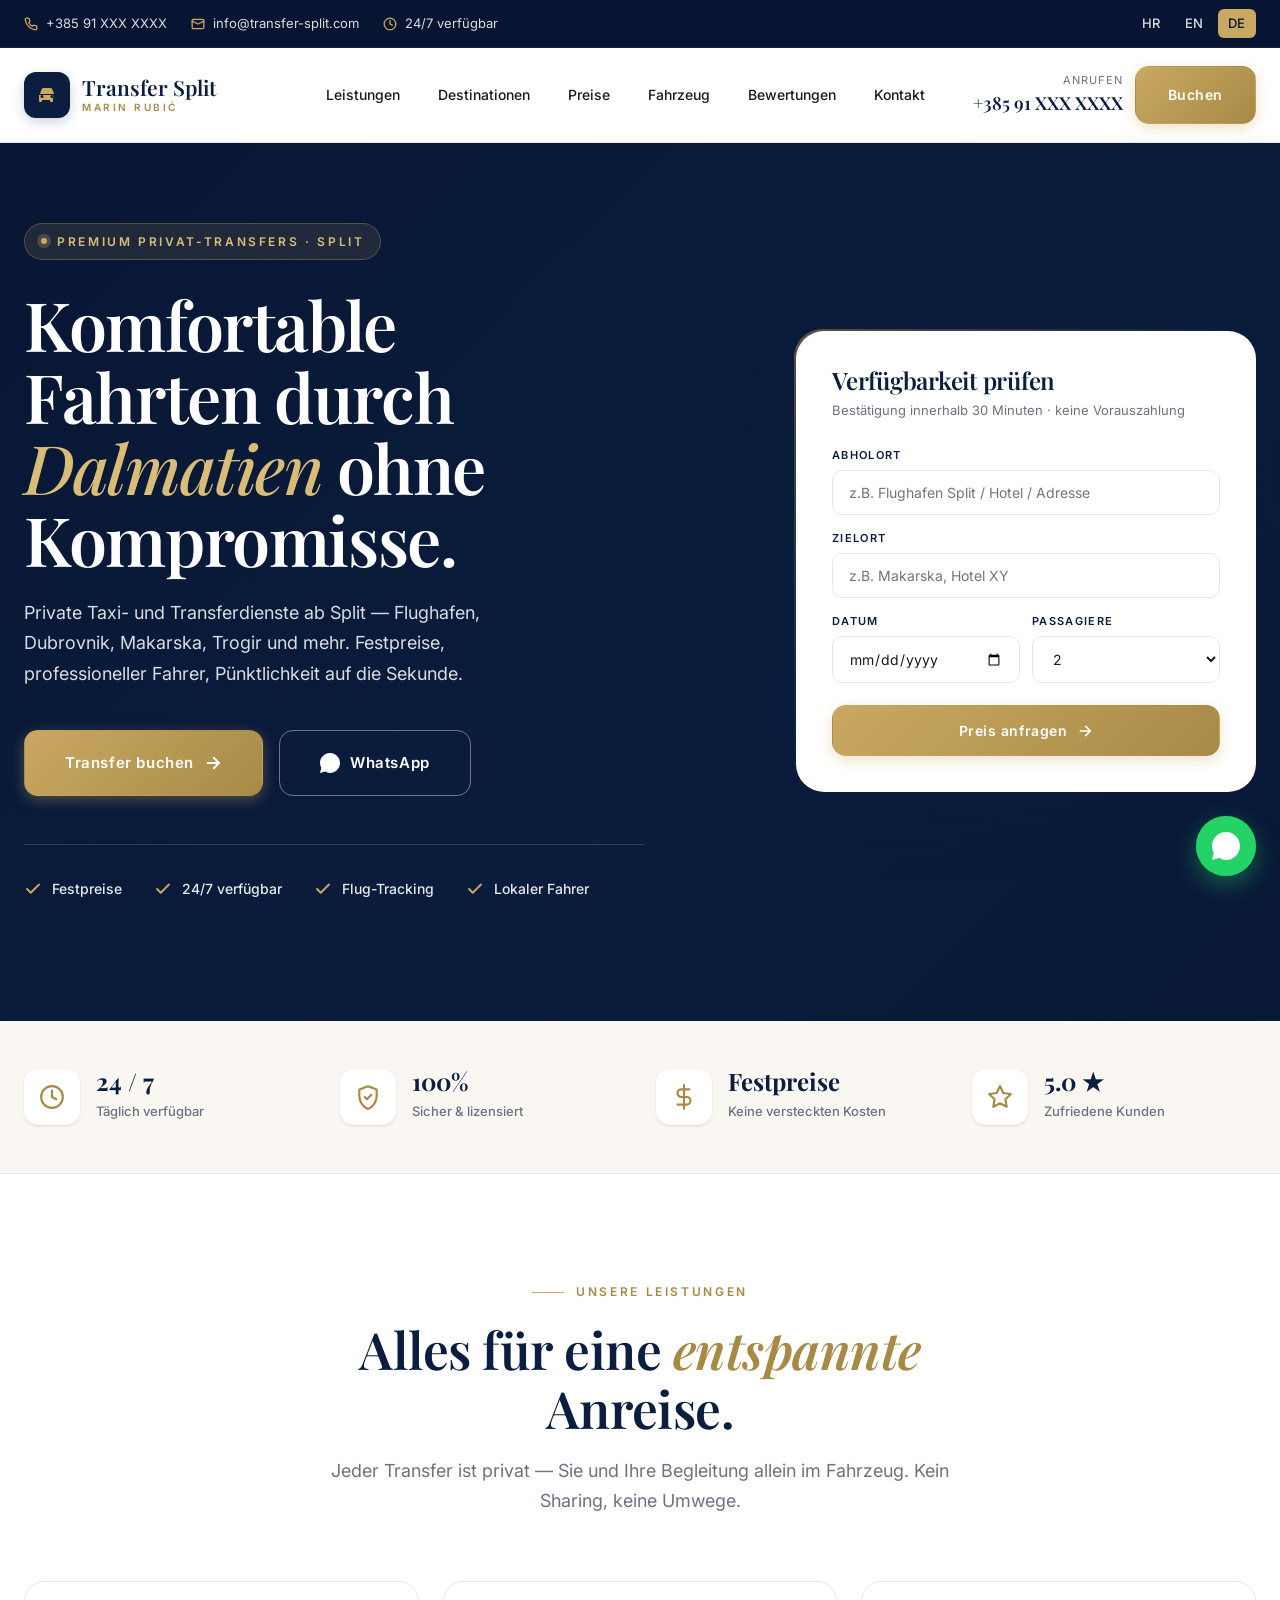
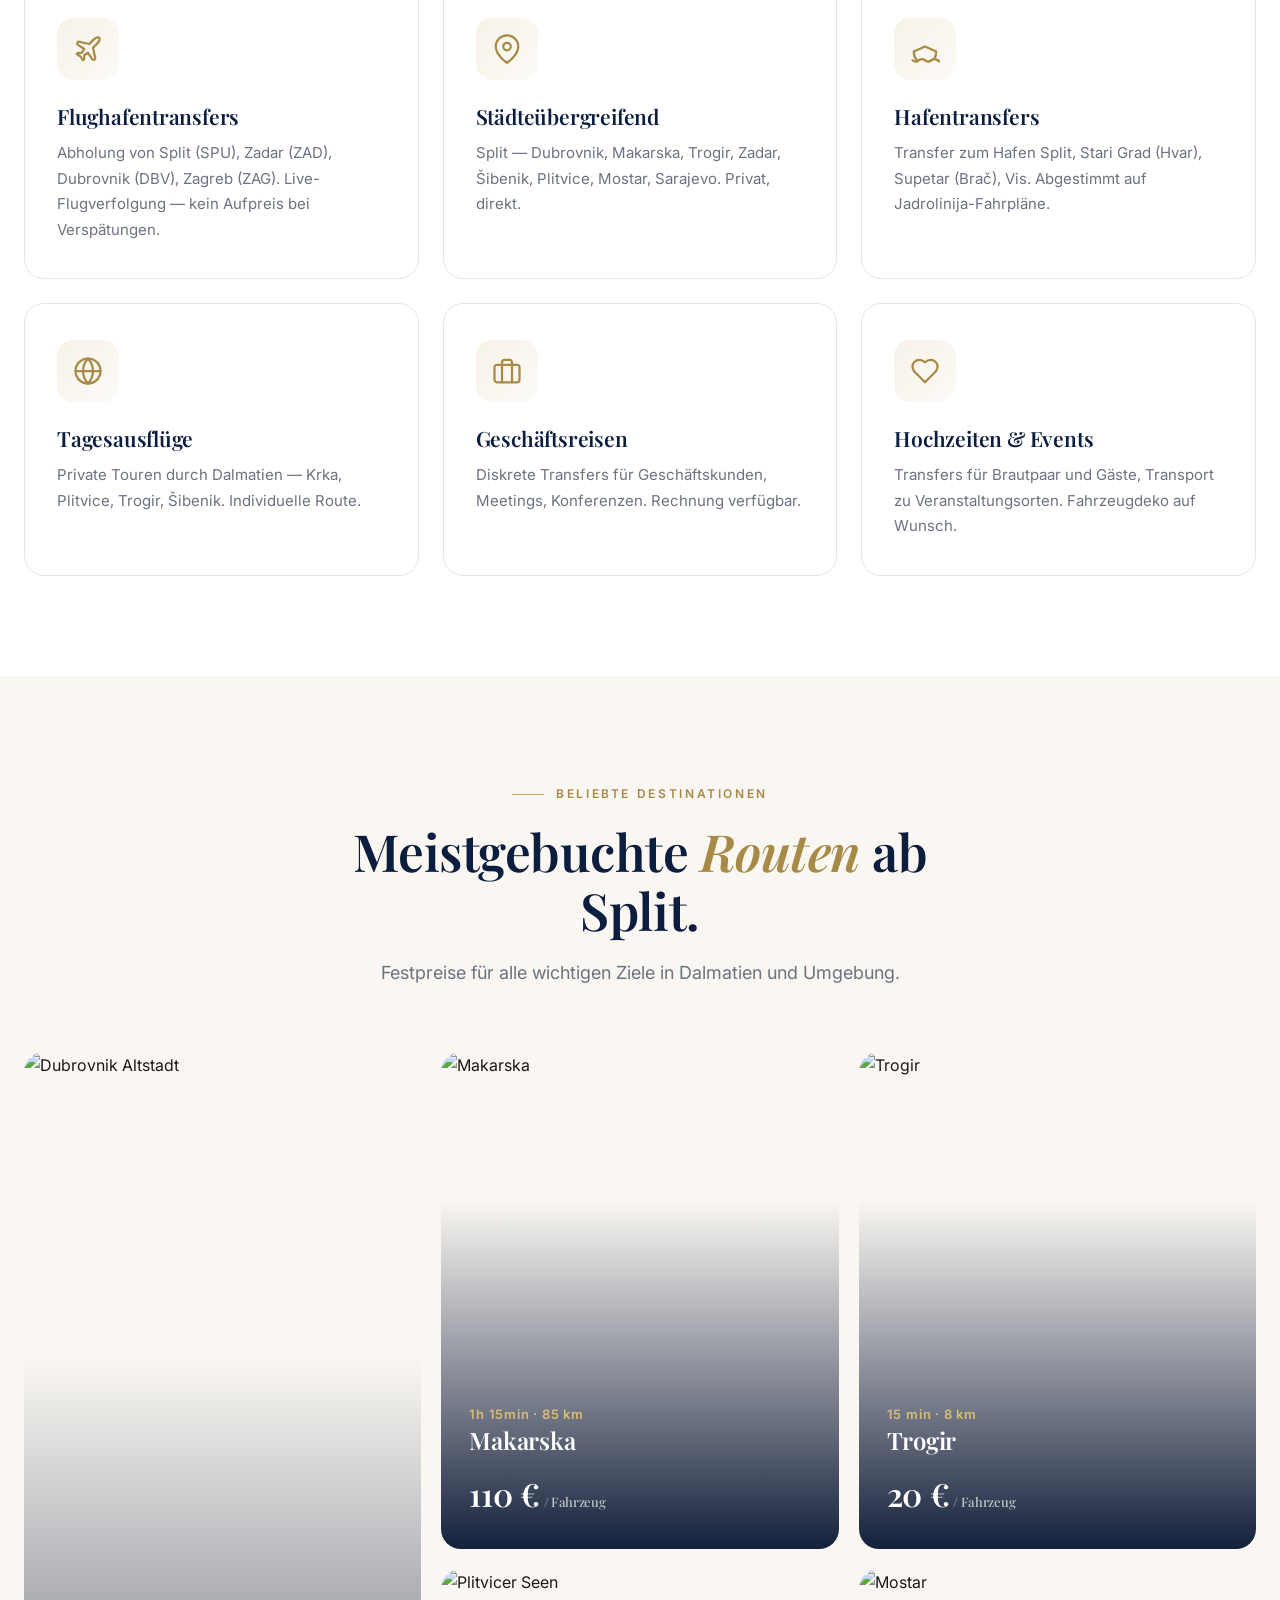
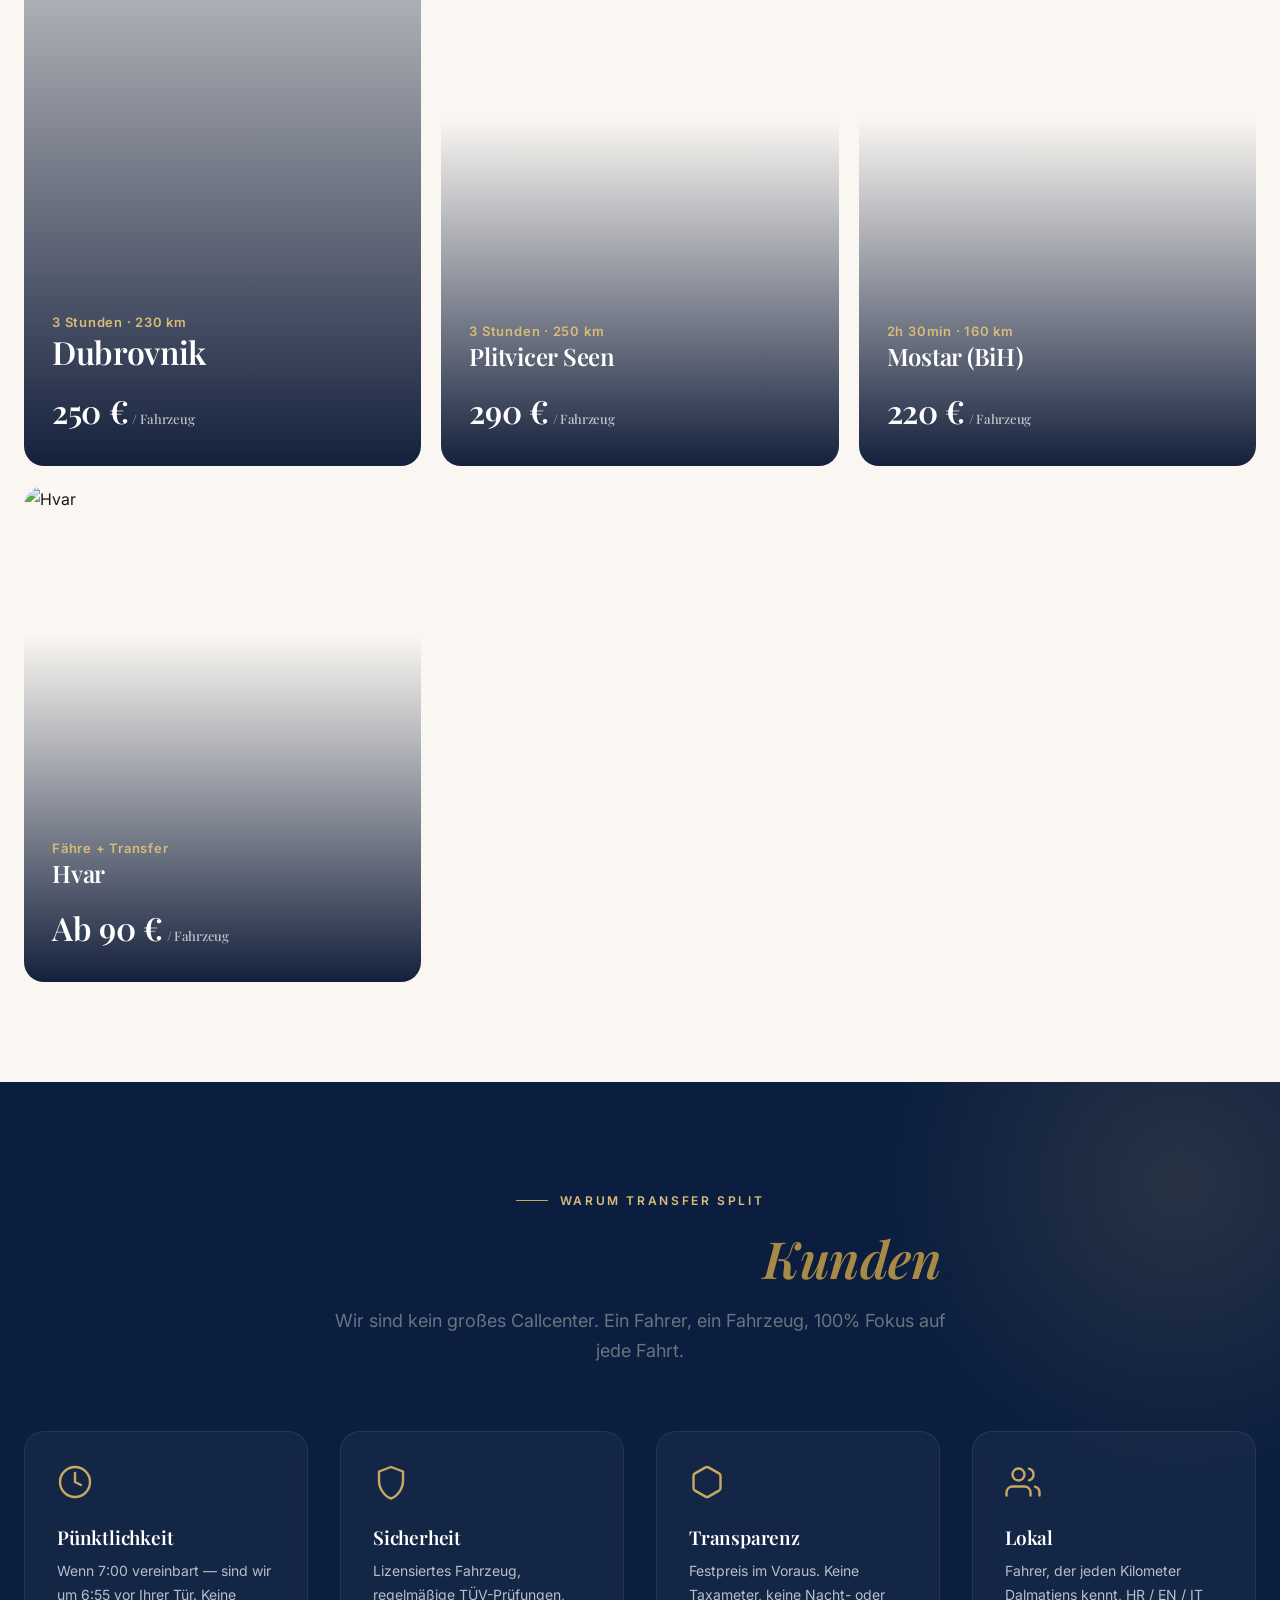
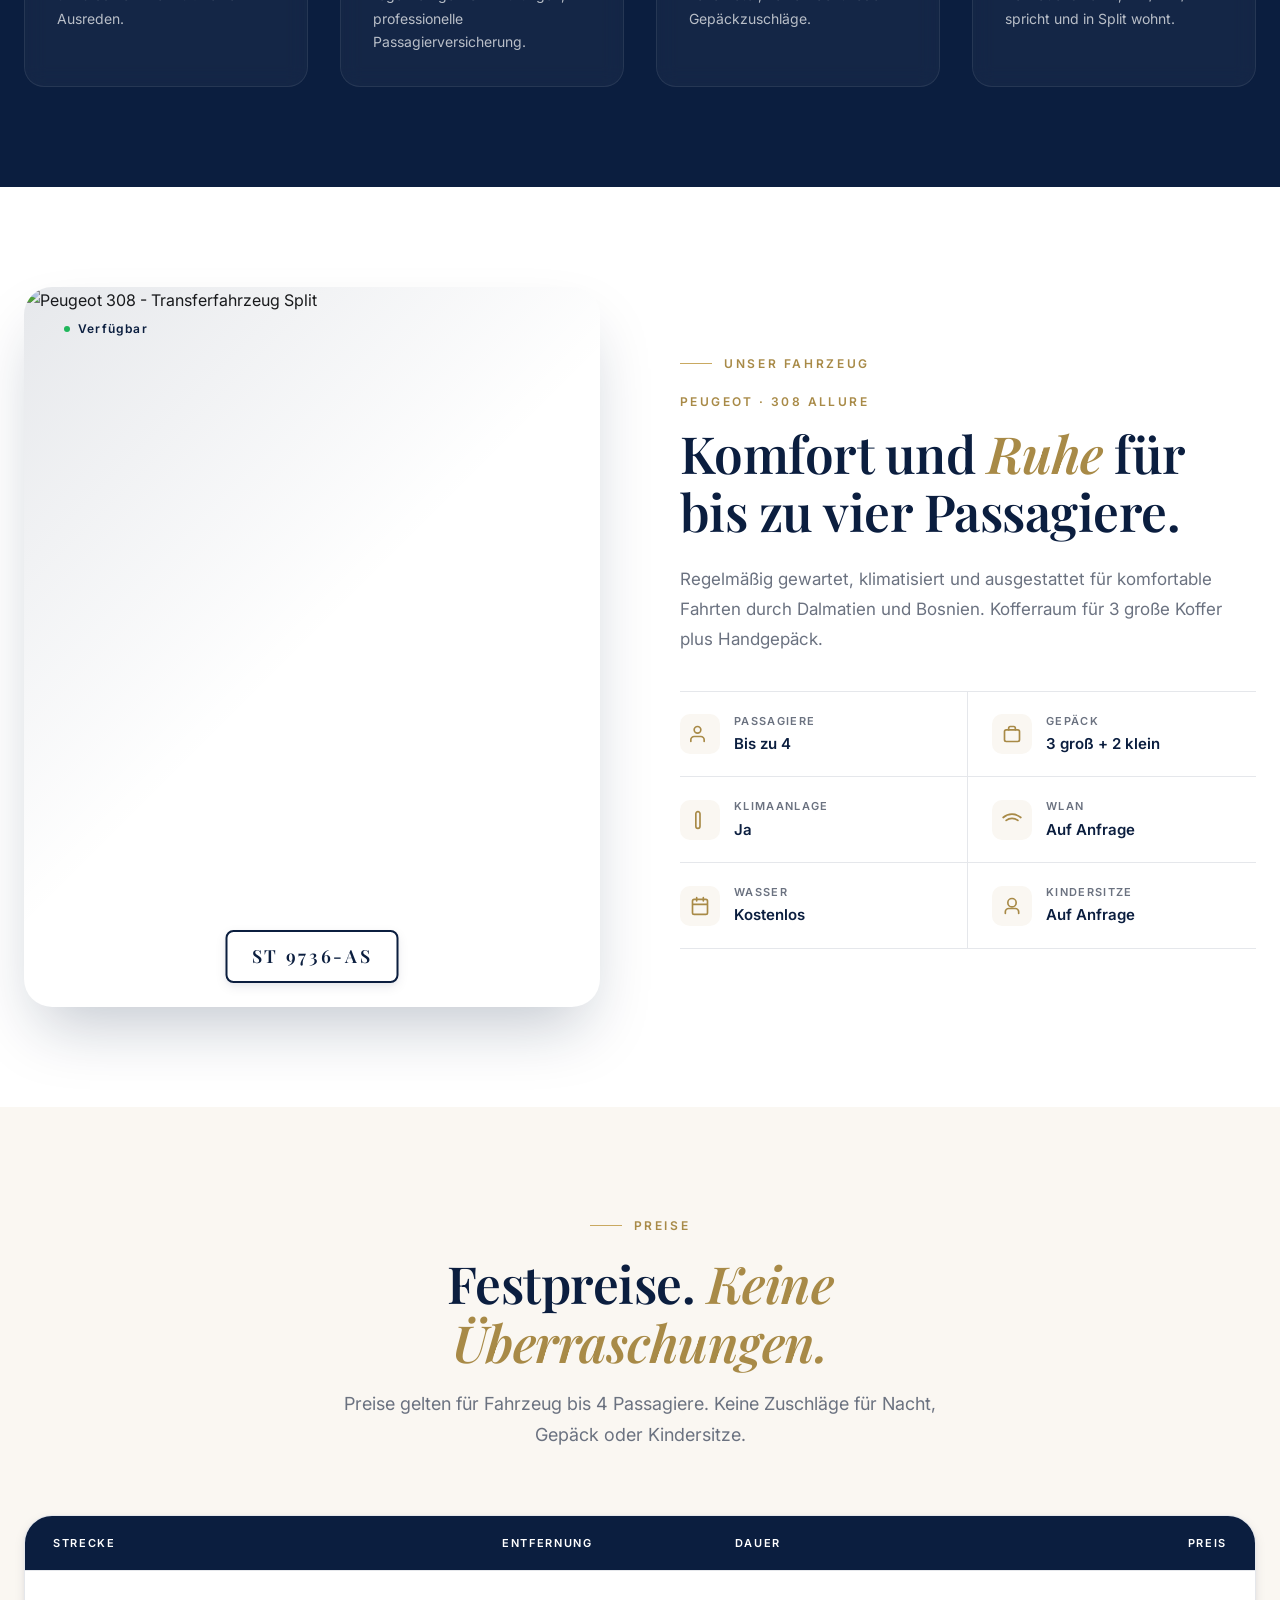
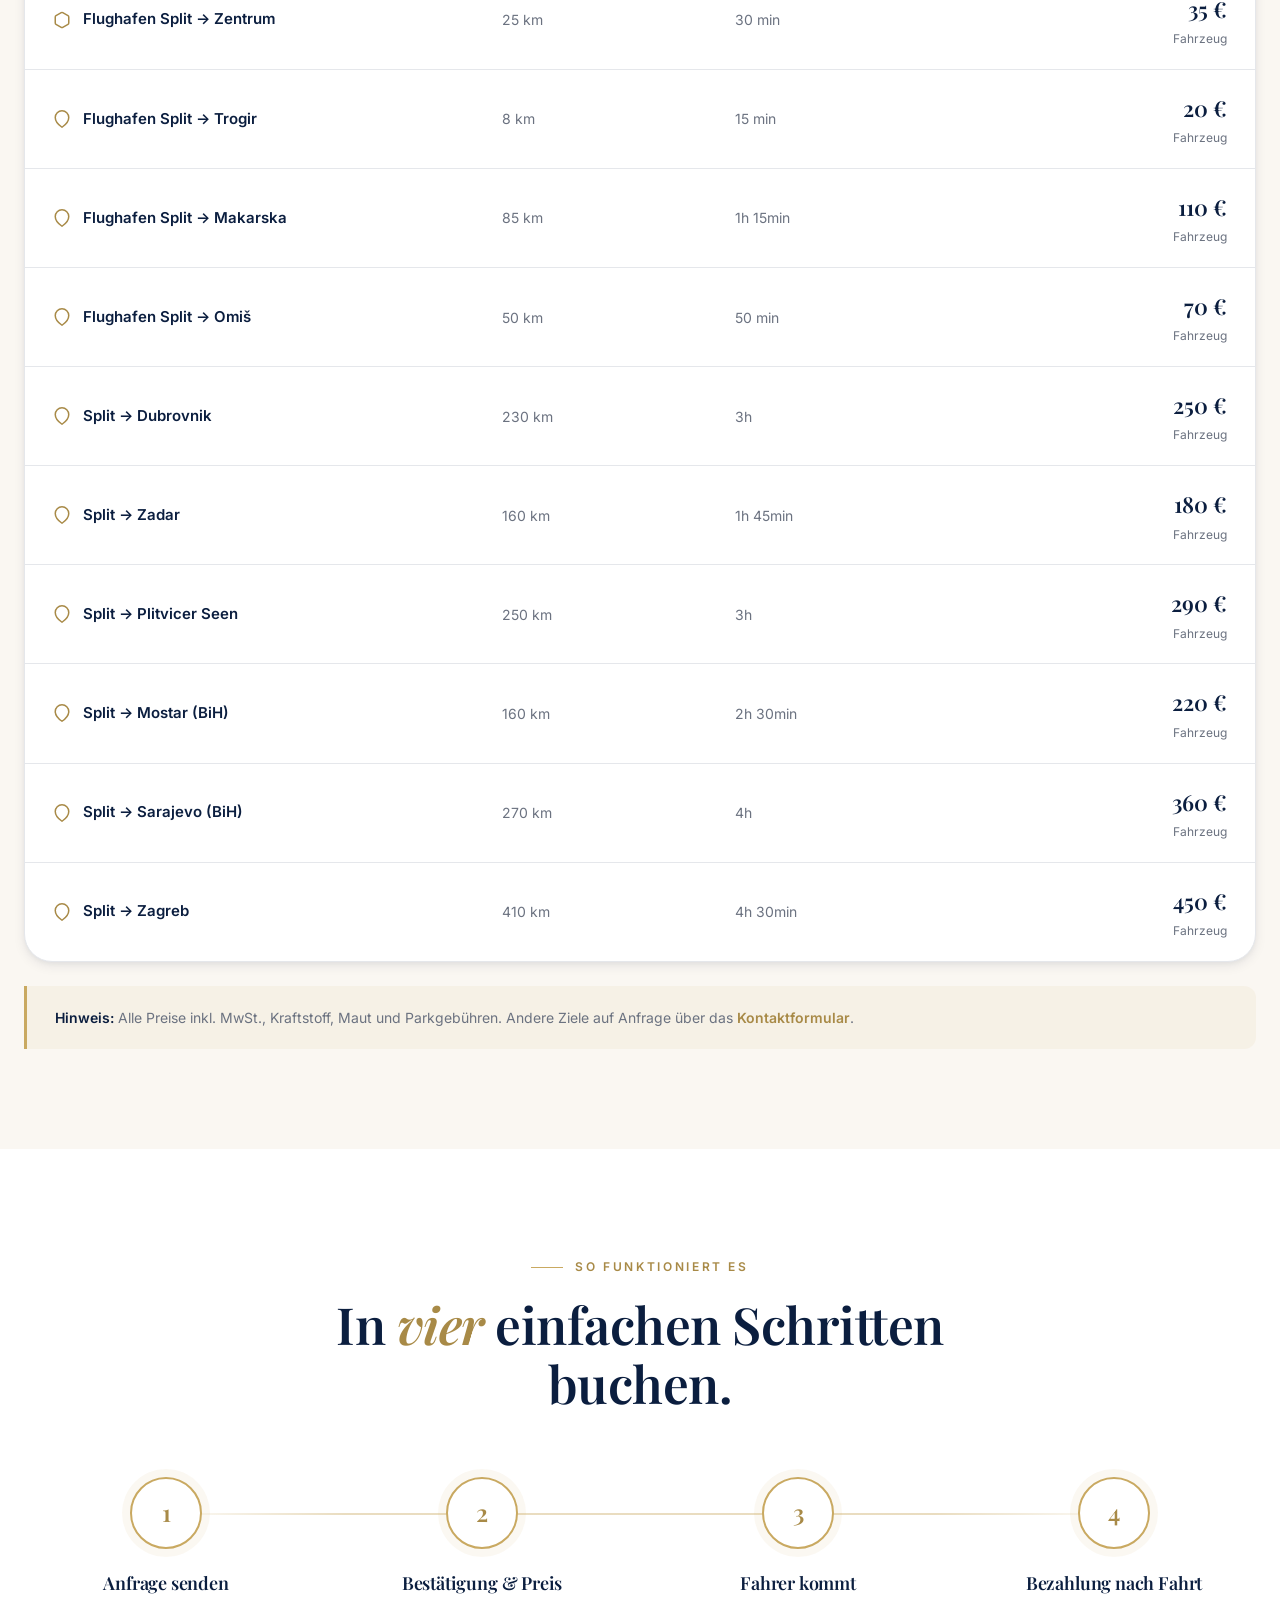
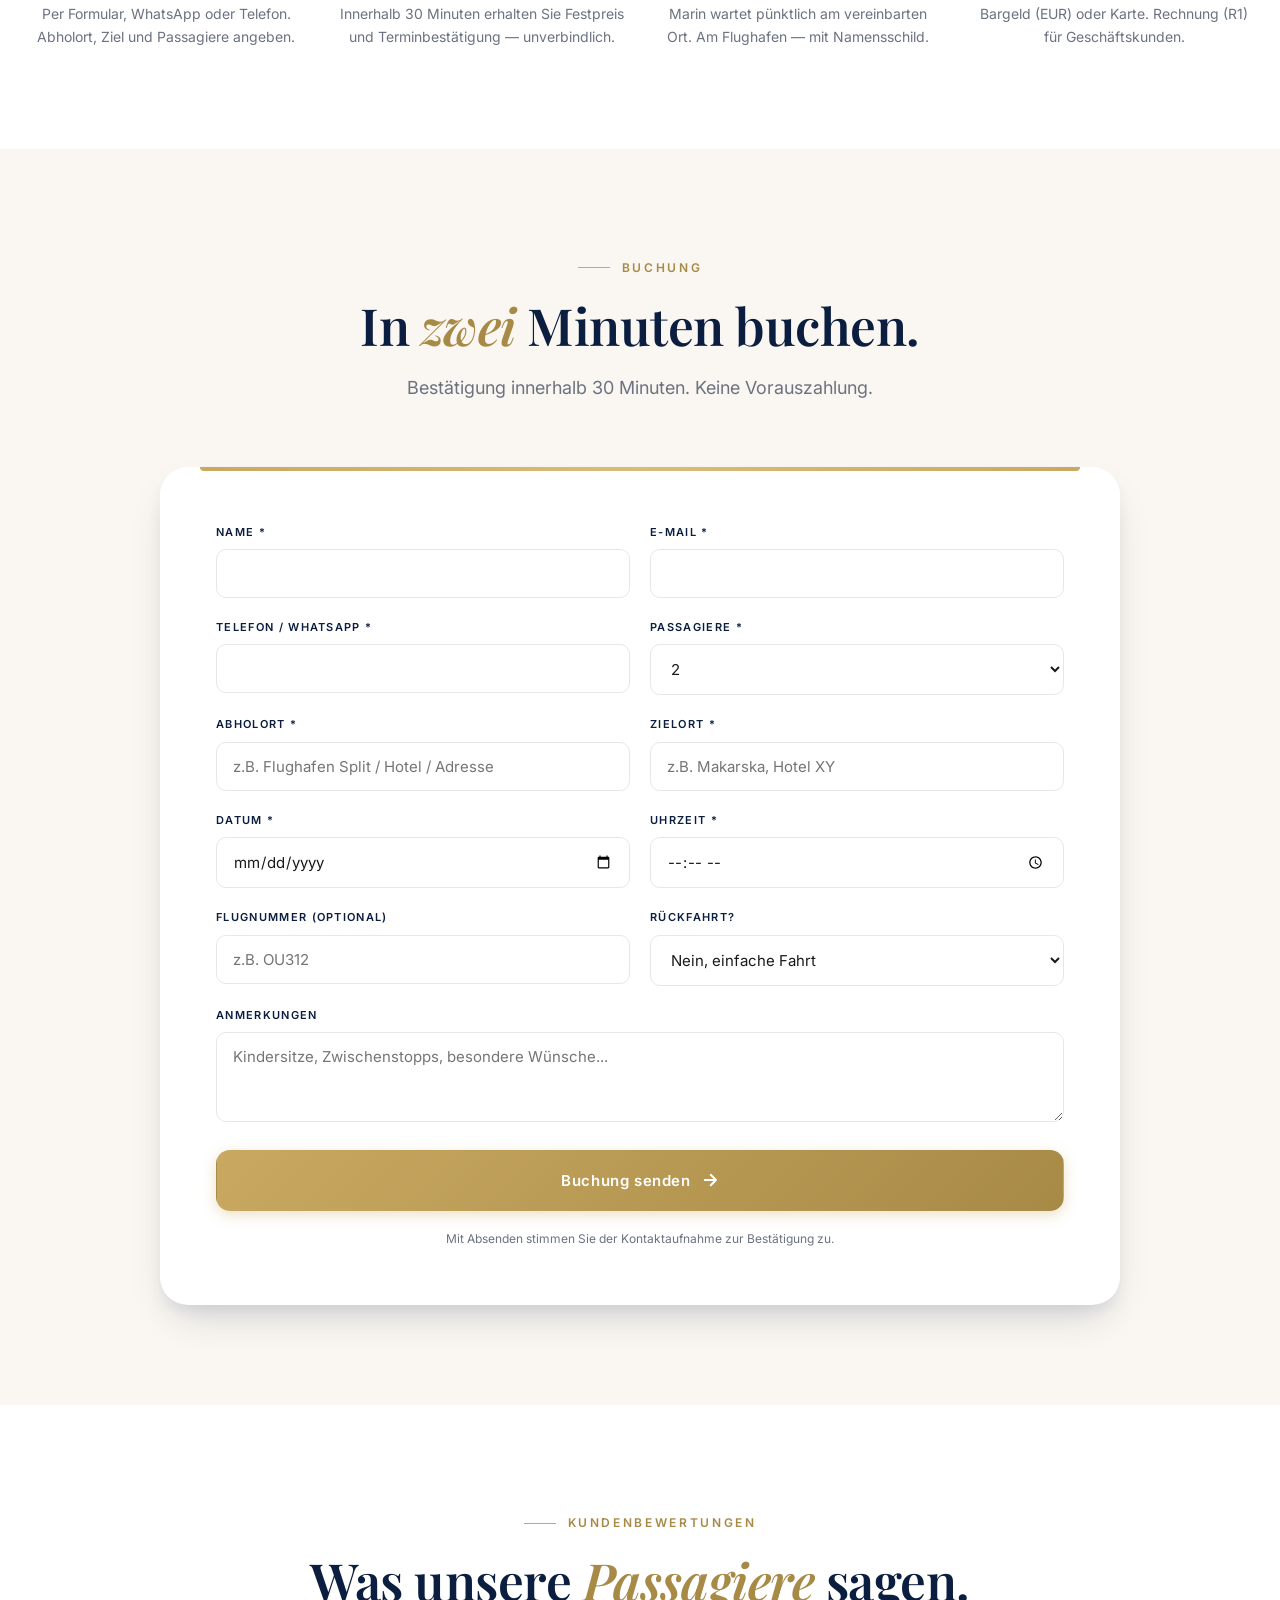
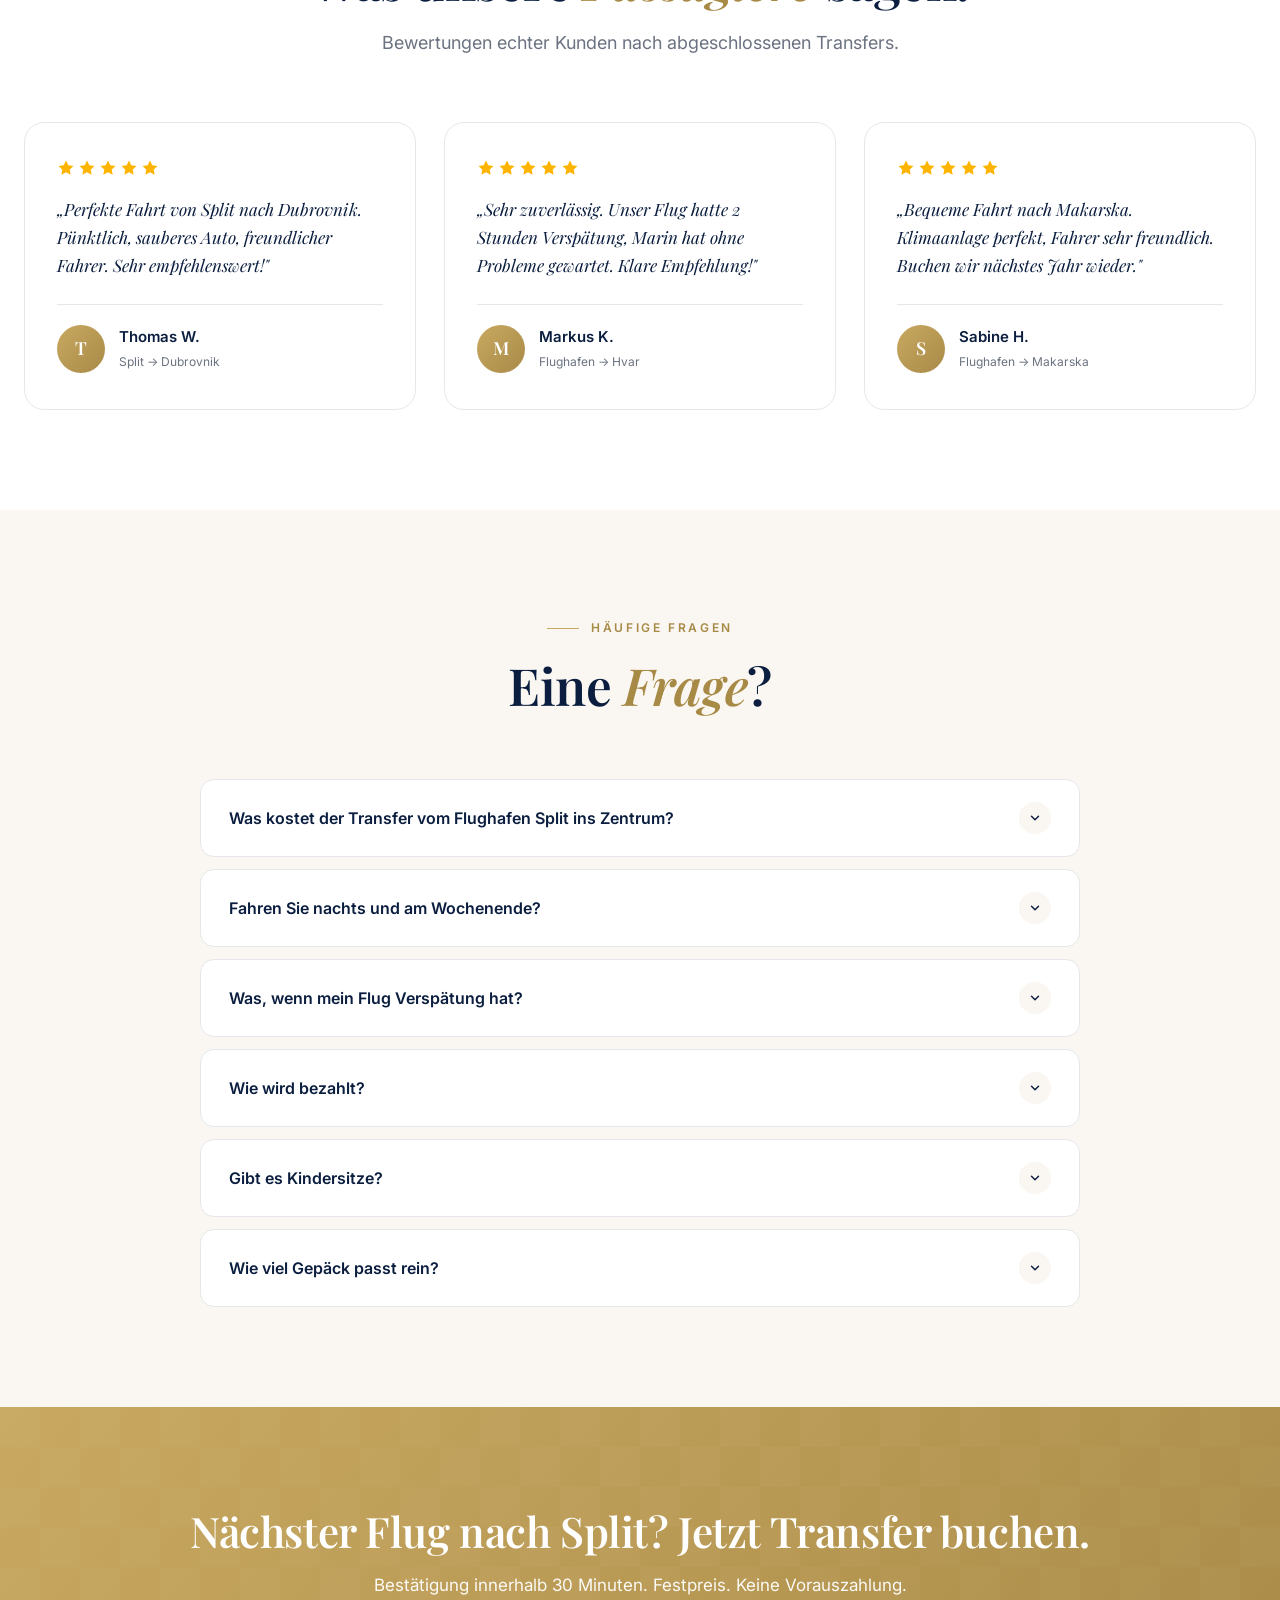
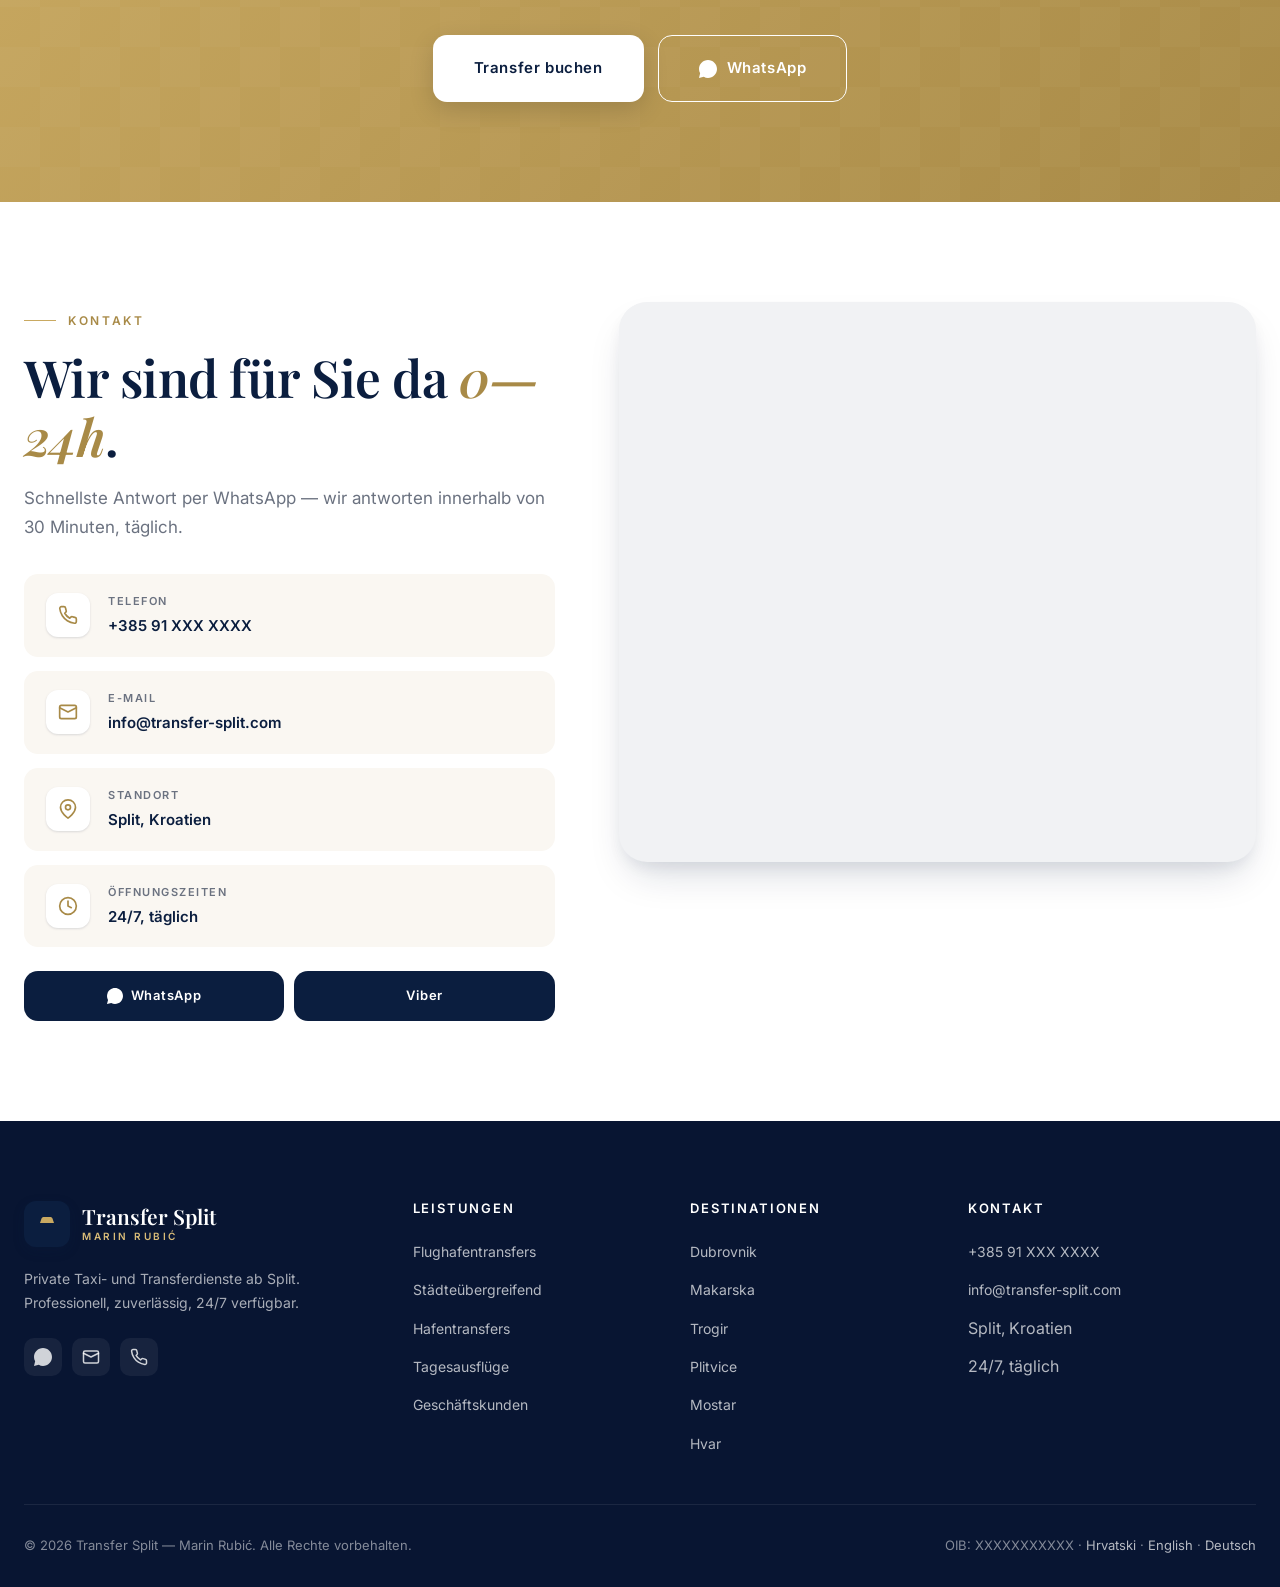
==== commit cf0e386c: "Premium redesign: navy/gold theme, Playfair Display + Inter fonts, photo destinations, testimonials," ====
--- a/de.html
+++ b/de.html
@@ -6,11 +6,9 @@
 
 <title>Split Transfer | Taxi & Privater Flughafentransfer Split — Marin Rubić</title>
 <meta name="description" content="Zuverlässige private Taxi- und Transferdienste ab Split. Flughafen Split, Dubrovnik, Makarska, Trogir, Hvar, Plitvice. Festpreise, professioneller Fahrer, 24/7 verfügbar.">
-<meta name="keywords" content="split transfer, split taxi, flughafentransfer split, taxi flughafen split, privater transfer split, transfer split dubrovnik, transfer split makarska, transfer split trogir">
+<meta name="keywords" content="split transfer, split taxi, flughafentransfer split, privater transfer split, transfer split dubrovnik, transfer split makarska, transfer split trogir">
 <meta name="robots" content="index, follow, max-image-preview:large">
-<meta name="geo.region" content="HR-17">
-<meta name="geo.placename" content="Split">
-<meta name="geo.position" content="43.5081;16.4402">
+<meta name="geo.region" content="HR-17"><meta name="geo.placename" content="Split"><meta name="geo.position" content="43.5081;16.4402">
 
 <link rel="canonical" href="https://transfer-split.com/de.html">
 <link rel="alternate" hreflang="hr" href="https://transfer-split.com/">
@@ -18,259 +16,292 @@
 <link rel="alternate" hreflang="de" href="https://transfer-split.com/de.html">
 <link rel="alternate" hreflang="x-default" href="https://transfer-split.com/">
 
-<meta property="og:type" content="website">
-<meta property="og:locale" content="de_DE">
+<meta property="og:type" content="website"><meta property="og:locale" content="de_DE">
 <meta property="og:title" content="Split Transfer | Privater Flughafentransfer">
 <meta property="og:description" content="Zuverlässige private Transfers ab Split. Flughafen, Dubrovnik, Makarska, Trogir. Festpreise, 24/7.">
 <meta property="og:url" content="https://transfer-split.com/de.html">
-<meta property="og:image" content="https://transfer-split.com/assets/img/peugeot-308.jpg">
+<meta property="og:image" content="https://transfer-split.com/assets/img/og.jpg">
 <meta name="twitter:card" content="summary_large_image">
 
-<link rel="icon" type="image/svg+xml" href="data:image/svg+xml,%3Csvg xmlns='http://www.w3.org/2000/svg' viewBox='0 0 100 100'%3E%3Crect width='100' height='100' fill='%23000'/%3E%3Ctext x='50' y='68' text-anchor='middle' font-size='60' font-weight='900' fill='%23FFD500' font-family='Arial'%3ET%3C/text%3E%3C/svg%3E">
-<link rel="preconnect" href="https://fonts.googleapis.com">
-<link rel="preconnect" href="https://fonts.gstatic.com" crossorigin>
-<link href="https://fonts.googleapis.com/css2?family=Space+Grotesk:wght@400;500;700&family=Archivo+Black&display=swap" rel="stylesheet">
+<link rel="icon" type="image/svg+xml" href="data:image/svg+xml,%3Csvg xmlns='http://www.w3.org/2000/svg' viewBox='0 0 100 100'%3E%3Crect width='100' height='100' rx='22' fill='%230B1E3F'/%3E%3Cpath d='M30 60h40v8H30zm5-22h30l-3 14H38z' fill='%23C9A961'/%3E%3C/svg%3E">
+<link rel="preconnect" href="https://fonts.googleapis.com"><link rel="preconnect" href="https://fonts.gstatic.com" crossorigin>
+<link href="https://fonts.googleapis.com/css2?family=Inter:wght@400;500;600;700&family=Playfair+Display:ital,wght@0,500;0,600;0,700;1,500&display=swap" rel="stylesheet">
 <link rel="stylesheet" href="assets/css/style.css">
 
 <script type="application/ld+json">
-{
-  "@context":"https://schema.org","@type":"TaxiService",
-  "name":"Transfer Split — Marin Rubić","url":"https://transfer-split.com/de.html",
-  "image":"https://transfer-split.com/assets/img/peugeot-308.jpg",
-  "telephone":"+385 91 XXX XXXX","email":"info@transfer-split.com",
-  "priceRange":"€€","currenciesAccepted":"EUR",
-  "areaServed":[{"@type":"City","name":"Split"},{"@type":"City","name":"Dubrovnik"},{"@type":"City","name":"Makarska"},{"@type":"City","name":"Trogir"}],
-  "address":{"@type":"PostalAddress","addressLocality":"Split","addressCountry":"HR"}
-}
+{"@context":"https://schema.org","@type":"TaxiService","name":"Transfer Split — Marin Rubić","url":"https://transfer-split.com/de.html","telephone":"+385 91 XXX XXXX","email":"info@transfer-split.com","priceRange":"€€","areaServed":[{"@type":"City","name":"Split"},{"@type":"City","name":"Dubrovnik"},{"@type":"City","name":"Makarska"},{"@type":"City","name":"Trogir"}],"address":{"@type":"PostalAddress","addressLocality":"Split","addressCountry":"HR"}}
 </script>
 </head>
 <body>
 
+<div class="topbar">
+  <div class="container topbar__inner">
+    <div class="topbar__contact">
+      <a href="tel:+385911234567"><svg width="14" height="14" viewBox="0 0 24 24" fill="none" stroke="currentColor" stroke-width="2.2" stroke-linecap="round" stroke-linejoin="round"><path d="M22 16.92v3a2 2 0 0 1-2.18 2 19.79 19.79 0 0 1-8.63-3.07 19.5 19.5 0 0 1-6-6 19.79 19.79 0 0 1-3.07-8.67A2 2 0 0 1 4.11 2h3a2 2 0 0 1 2 1.72c.13.96.36 1.9.7 2.81a2 2 0 0 1-.45 2.11L8.09 9.91a16 16 0 0 0 6 6l1.27-1.27a2 2 0 0 1 2.11-.45c.91.34 1.85.57 2.81.7A2 2 0 0 1 22 16.92z"/></svg>+385 91 XXX XXXX</a>
+      <a href="mailto:info@transfer-split.com"><svg width="14" height="14" viewBox="0 0 24 24" fill="none" stroke="currentColor" stroke-width="2.2" stroke-linecap="round" stroke-linejoin="round"><rect x="2" y="4" width="20" height="16" rx="2"/><path d="m22 7-10 5L2 7"/></svg>info@transfer-split.com</a>
+      <span style="display:inline-flex;align-items:center;gap:8px"><svg width="14" height="14" viewBox="0 0 24 24" fill="none" stroke="currentColor" stroke-width="2.2" stroke-linecap="round" stroke-linejoin="round" style="color:var(--gold)"><circle cx="12" cy="12" r="10"/><polyline points="12 6 12 12 16 14"/></svg>24/7 verfügbar</span>
+    </div>
+    <div class="topbar__lang"><a href="/">HR</a><a href="en.html">EN</a><a href="de.html" class="active">DE</a></div>
+  </div>
+</div>
+
 <header class="header" id="top">
   <div class="container header__inner">
-    <a href="de.html" class="logo">
-      <span class="logo__mark">T</span>
-      <span class="logo__text">TRANSFER<br><strong>SPLIT</strong></span>
-    </a>
-    <nav class="nav" aria-label="Hauptmenü">
-      <a href="#leistungen">Leistungen</a>
-      <a href="#preise">Preise</a>
-      <a href="#fahrzeug">Fahrzeug</a>
-      <a href="#ueber">Über uns</a>
-      <a href="#kontakt">Kontakt</a>
-    </nav>
-    <div class="lang">
-      <a href="/">HR</a><a href="en.html">EN</a><a href="de.html" class="lang__current">DE</a>
-    </div>
-    <a href="tel:+385911234567" class="btn btn--call"><span>ANRUFEN</span></a>
-    <button class="burger" aria-label="Menü öffnen"><span></span><span></span><span></span></button>
+    <a href="de.html" class="logo"><span class="logo__mark"><svg viewBox="0 0 24 24" fill="currentColor"><path d="M5 11h14l-1.5-4.5A2 2 0 0 0 15.6 5H8.4a2 2 0 0 0-1.9 1.5L5 11zm-1 1v6a1 1 0 0 0 1 1h1a1 1 0 0 0 1-1v-1h8v1a1 1 0 0 0 1 1h1a1 1 0 0 0 1-1v-6H4zm3 3a1.5 1.5 0 1 1 0-3 1.5 1.5 0 0 1 0 3zm10 0a1.5 1.5 0 1 1 0-3 1.5 1.5 0 0 1 0 3z"/></svg></span><span class="logo__text">Transfer Split<small>MARIN RUBIĆ</small></span></a>
+    <nav class="nav"><a href="#leistungen">Leistungen</a><a href="#destinationen">Destinationen</a><a href="#preise">Preise</a><a href="#fahrzeug">Fahrzeug</a><a href="#bewertungen">Bewertungen</a><a href="#kontakt">Kontakt</a></nav>
+    <div class="header__cta">
+      <div class="header__phone">Anrufen<a href="tel:+385911234567">+385 91 XXX XXXX</a></div>
+      <a href="#buchung" class="btn btn--primary">Buchen</a>
+      <button class="burger" aria-label="Menü"><span></span><span></span><span></span></button>
+    </div>
   </div>
 </header>
 
 <section class="hero">
   <div class="container hero__inner">
     <div class="hero__text">
-      <p class="hero__eyebrow">TAXI · TRANSFER · 24/7</p>
-      <h1 class="hero__title">SPLIT<br><span class="accent">TRANSFER.</span><br>OHNE STRESS.</h1>
-      <p class="hero__lede">Private Transfers ab Split — Flughafen, Dubrovnik, Makarska, Trogir und weitere Ziele. Festpreise. Professioneller Fahrer. Pünktlich auf die Sekunde.</p>
+      <span class="hero__eyebrow">Premium Privat-Transfers · Split</span>
+      <h1 class="hero__title">Komfortable Fahrten durch <em>Dalmatien</em> ohne Kompromisse.</h1>
+      <p class="hero__lede">Private Taxi- und Transferdienste ab Split — Flughafen, Dubrovnik, Makarska, Trogir und mehr. Festpreise, professioneller Fahrer, Pünktlichkeit auf die Sekunde.</p>
       <div class="hero__cta">
-        <a href="#buchung" class="btn btn--primary">JETZT BUCHEN</a>
-        <a href="tel:+385911234567" class="btn btn--ghost">+385 91 XXX XXXX</a>
-      </div>
-      <ul class="hero__bullets">
-        <li>FESTPREISE</li><li>24/7 VERFÜGBAR</li><li>KEINE VERSTECKTEN KOSTEN</li><li>FLUG-TRACKING</li>
+        <a href="#buchung" class="btn btn--primary btn--lg">Transfer buchen<svg width="18" height="18" viewBox="0 0 24 24" fill="none" stroke="currentColor" stroke-width="2.5" stroke-linecap="round" stroke-linejoin="round"><path d="M5 12h14M13 5l7 7-7 7"/></svg></a>
+        <a href="https://wa.me/385911234567" class="btn btn--ghost btn--lg" target="_blank" rel="noopener"><svg width="20" height="20" viewBox="0 0 24 24" fill="currentColor"><path d="M17.472 14.382c-.297-.149-1.758-.867-2.03-.967-.273-.099-.471-.148-.67.15-.197.297-.767.966-.94 1.164-.173.199-.347.223-.644.075-.297-.15-1.255-.463-2.39-1.475-.883-.788-1.48-1.761-1.653-2.059-.173-.297-.018-.458.13-.606.134-.133.298-.347.446-.52.149-.174.198-.298.298-.497.099-.198.05-.371-.025-.52-.075-.149-.669-1.612-.916-2.207-.242-.579-.487-.5-.669-.51-.173-.008-.371-.01-.57-.01-.198 0-.52.074-.792.372-.272.297-1.04 1.016-1.04 2.479 0 1.462 1.065 2.875 1.213 3.074.149.198 2.096 3.2 5.077 4.487.709.306 1.262.489 1.694.625.712.227 1.36.195 1.871.118.571-.085 1.758-.719 2.006-1.413.248-.694.248-1.289.173-1.413-.074-.124-.272-.198-.57-.347M12 0C5.373 0 0 5.373 0 12c0 2.116.55 4.106 1.515 5.832L0 24l6.392-1.671A11.94 11.94 0 0 0 12 24c6.627 0 12-5.373 12-12S18.627 0 12 0z"/></svg>WhatsApp</a>
+      </div>
+      <ul class="hero__features">
+        <li><svg width="18" height="18" viewBox="0 0 24 24" fill="none" stroke="currentColor" stroke-width="2.5" stroke-linecap="round" stroke-linejoin="round"><path d="M20 6 9 17l-5-5"/></svg>Festpreise</li>
+        <li><svg width="18" height="18" viewBox="0 0 24 24" fill="none" stroke="currentColor" stroke-width="2.5" stroke-linecap="round" stroke-linejoin="round"><path d="M20 6 9 17l-5-5"/></svg>24/7 verfügbar</li>
+        <li><svg width="18" height="18" viewBox="0 0 24 24" fill="none" stroke="currentColor" stroke-width="2.5" stroke-linecap="round" stroke-linejoin="round"><path d="M20 6 9 17l-5-5"/></svg>Flug-Tracking</li>
+        <li><svg width="18" height="18" viewBox="0 0 24 24" fill="none" stroke="currentColor" stroke-width="2.5" stroke-linecap="round" stroke-linejoin="round"><path d="M20 6 9 17l-5-5"/></svg>Lokaler Fahrer</li>
       </ul>
     </div>
-    <div class="hero__img">
-      <img src="assets/img/peugeot-308.jpg" alt="Peugeot 308 - Transferfahrzeug Split" width="800" height="1066" fetchpriority="high">
-      <div class="hero__plate">ST 9736-AS</div>
-    </div>
-  </div>
-</section>
-
-<section class="strip">
-  <div class="container strip__inner">
-    <div class="strip__item"><strong>24/7</strong><span>Rund um die Uhr</span></div>
-    <div class="strip__item"><strong>0€</strong><span>Versteckte Kosten</span></div>
-    <div class="strip__item"><strong>100%</strong><span>Pünktlich</span></div>
-    <div class="strip__item"><strong>EUR / Karte</strong><span>Zahlung</span></div>
-  </div>
-</section>
-
-<section class="services" id="leistungen">
-  <div class="container">
-    <p class="eyebrow">LEISTUNGEN</p>
-    <h2 class="section__title">WAS WIR BIETEN.</h2>
-    <p class="section__lede">Jeder Transfer ist privat. Sie und Ihre Begleitung im Fahrzeug — kein Sharing, keine Umwege, keine Wartezeiten.</p>
-    <div class="services__grid">
-      <article class="service"><div class="service__num">01</div><h3>Flughafentransfers</h3><p>Abholung von Split (SPU), Zadar (ZAD), Dubrovnik (DBV), Zagreb (ZAG). Live-Flugverfolgung — kein Aufpreis bei Verspätungen.</p></article>
-      <article class="service"><div class="service__num">02</div><h3>Städteübergreifend</h3><p>Split — Dubrovnik, Makarska, Trogir, Zadar, Šibenik, Plitvice, Mostar, Sarajevo. Privat, direkt, ohne Umsteigen.</p></article>
-      <article class="service"><div class="service__num">03</div><h3>Hafentransfers</h3><p>Transfer zum Hafen Split, Stari Grad (Hvar), Supetar (Brač), Vis. Abgestimmt auf Jadrolinija- und Kapetan-Luka-Fahrpläne.</p></article>
-      <article class="service"><div class="service__num">04</div><h3>Tagesausflüge</h3><p>Private Touren durch Dalmatien — Krka, Plitvice, Trogir, Šibenik, Pelješac. Individuelle Route, Ihr Tempo.</p></article>
-      <article class="service"><div class="service__num">05</div><h3>Geschäftsreisen</h3><p>Transfers für Geschäftskunden, Meetings, Konferenzen. Diskret, pünktlich, professionell. Rechnung verfügbar.</p></article>
-      <article class="service"><div class="service__num">06</div><h3>Hochzeiten & Events</h3><p>Transfers für Brautpaar und Gäste, Transport zu Hochzeitslocations. Fahrzeugdekoration auf Wunsch.</p></article>
-    </div>
-  </div>
-</section>
-
-<section class="pricing" id="preise">
-  <div class="container">
-    <p class="eyebrow">PREISE</p>
-    <h2 class="section__title">FESTPREISE.<br><span class="accent">KEINE ÜBERRASCHUNGEN.</span></h2>
-    <p class="section__lede">Preise für Fahrzeug bis zu 4 Personen (Peugeot 308). Keine Zuschläge für Nacht, Gepäck oder Kindersitze.</p>
-    <div class="pricing__table">
-      <div class="pricing__row pricing__row--head"><div>STRECKE</div><div>ENTFERNUNG</div><div>ZEIT</div><div class="ta-right">PREIS</div></div>
-      <div class="pricing__row"><div>Flughafen Split → Zentrum Split</div><div>25 km</div><div>30 min</div><div class="ta-right"><strong>35 €</strong></div></div>
-      <div class="pricing__row"><div>Flughafen Split → Trogir</div><div>8 km</div><div>15 min</div><div class="ta-right"><strong>20 €</strong></div></div>
-      <div class="pricing__row"><div>Flughafen Split → Makarska</div><div>85 km</div><div>1h 15min</div><div class="ta-right"><strong>110 €</strong></div></div>
-      <div class="pricing__row"><div>Flughafen Split → Omiš</div><div>50 km</div><div>50 min</div><div class="ta-right"><strong>70 €</strong></div></div>
-      <div class="pricing__row"><div>Split → Dubrovnik</div><div>230 km</div><div>3h</div><div class="ta-right"><strong>250 €</strong></div></div>
-      <div class="pricing__row"><div>Split → Zadar</div><div>160 km</div><div>1h 45min</div><div class="ta-right"><strong>180 €</strong></div></div>
-      <div class="pricing__row"><div>Split → Plitvicer Seen</div><div>250 km</div><div>3h</div><div class="ta-right"><strong>290 €</strong></div></div>
-      <div class="pricing__row"><div>Split → Mostar (BiH)</div><div>160 km</div><div>2h 30min</div><div class="ta-right"><strong>220 €</strong></div></div>
-      <div class="pricing__row"><div>Split → Sarajevo (BiH)</div><div>270 km</div><div>4h</div><div class="ta-right"><strong>360 €</strong></div></div>
-      <div class="pricing__row"><div>Split → Zagreb</div><div>410 km</div><div>4h 30min</div><div class="ta-right"><strong>450 €</strong></div></div>
-    </div>
-    <p class="pricing__note">* Alle Preise inkl. MwSt., Kraftstoff, Maut und Parkgebühren. Andere Ziele auf Anfrage über das <a href="#kontakt">Kontaktformular</a>.</p>
-  </div>
-</section>
-
-<section class="fleet" id="fahrzeug">
+    <form class="booking-card" action="#buchung" onsubmit="document.getElementById('hf-pickup').value=this.pickup.value;document.getElementById('hf-dropoff').value=this.dropoff.value;document.getElementById('hf-date').value=this.date.value;document.getElementById('hf-passengers').value=this.passengers.value;document.getElementById('booking-form-submit').click();return false;">
+      <h2 class="booking-card__title">Verfügbarkeit prüfen</h2>
+      <p class="booking-card__sub">Bestätigung innerhalb 30 Minuten · keine Vorauszahlung</p>
+      <div class="booking-card__group"><label>Abholort</label><input type="text" name="pickup" placeholder="z.B. Flughafen Split / Hotel / Adresse" required></div>
+      <div class="booking-card__group"><label>Zielort</label><input type="text" name="dropoff" placeholder="z.B. Makarska, Hotel XY" required></div>
+      <div class="booking-card__row">
+        <div class="booking-card__group"><label>Datum</label><input type="date" name="date" required></div>
+        <div class="booking-card__group"><label>Passagiere</label><select name="passengers" required><option>1</option><option selected>2</option><option>3</option><option>4</option></select></div>
+      </div>
+      <button type="submit" class="btn btn--primary btn--block booking-card__cta">Preis anfragen<svg width="16" height="16" viewBox="0 0 24 24" fill="none" stroke="currentColor" stroke-width="2.5" stroke-linecap="round" stroke-linejoin="round"><path d="M5 12h14M13 5l7 7-7 7"/></svg></button>
+    </form>
+  </div>
+</section>
+
+<section class="trust" style="padding:48px 0">
+  <div class="container trust__inner">
+    <div class="trust__item"><div class="trust__icon"><svg width="26" height="26" viewBox="0 0 24 24" fill="none" stroke="currentColor" stroke-width="2" stroke-linecap="round" stroke-linejoin="round"><circle cx="12" cy="12" r="10"/><polyline points="12 6 12 12 16 14"/></svg></div><div class="trust__text"><strong>24 / 7</strong><span>Täglich verfügbar</span></div></div>
+    <div class="trust__item"><div class="trust__icon"><svg width="26" height="26" viewBox="0 0 24 24" fill="none" stroke="currentColor" stroke-width="2" stroke-linecap="round" stroke-linejoin="round"><path d="M12 2 4 5v6c0 5.55 3.84 10.74 8 12 4.16-1.26 8-6.45 8-12V5l-8-3z"/><path d="m9 12 2 2 4-4"/></svg></div><div class="trust__text"><strong>100%</strong><span>Sicher & lizensiert</span></div></div>
+    <div class="trust__item"><div class="trust__icon"><svg width="26" height="26" viewBox="0 0 24 24" fill="none" stroke="currentColor" stroke-width="2" stroke-linecap="round" stroke-linejoin="round"><line x1="12" y1="1" x2="12" y2="23"/><path d="M17 5H9.5a3.5 3.5 0 0 0 0 7h5a3.5 3.5 0 0 1 0 7H6"/></svg></div><div class="trust__text"><strong>Festpreise</strong><span>Keine versteckten Kosten</span></div></div>
+    <div class="trust__item"><div class="trust__icon"><svg width="26" height="26" viewBox="0 0 24 24" fill="none" stroke="currentColor" stroke-width="2" stroke-linecap="round" stroke-linejoin="round"><polygon points="12 2 15.09 8.26 22 9.27 17 14.14 18.18 21.02 12 17.77 5.82 21.02 7 14.14 2 9.27 8.91 8.26 12 2"/></svg></div><div class="trust__text"><strong>5.0 ★</strong><span>Zufriedene Kunden</span></div></div>
+  </div>
+</section>
+
+<section id="leistungen">
+  <div class="container">
+    <div class="section__header"><span class="eyebrow">Unsere Leistungen</span><h2 class="section-title">Alles für eine <em>entspannte</em> Anreise.</h2><p class="section-lede">Jeder Transfer ist privat — Sie und Ihre Begleitung allein im Fahrzeug. Kein Sharing, keine Umwege.</p></div>
+    <div class="services-grid">
+      <article class="service-card"><div class="service-icon"><svg width="30" height="30" viewBox="0 0 24 24" fill="none" stroke="currentColor" stroke-width="1.8" stroke-linecap="round" stroke-linejoin="round"><path d="M17.8 19.2 16 11l3.5-3.5C21 6 21.5 4 21 3c-1-.5-3 0-4.5 1.5L13 8 4.8 6.2c-.5-.1-.9.1-1.1.5l-.3.5c-.2.5-.1 1 .3 1.3L9 12l-2 3H4l-1 1 3 2 2 3 1-1v-3l3-2 3.5 5.3c.3.4.8.5 1.3.3l.5-.2c.4-.3.6-.7.5-1.2z"/></svg></div><h3>Flughafentransfers</h3><p>Abholung von Split (SPU), Zadar (ZAD), Dubrovnik (DBV), Zagreb (ZAG). Live-Flugverfolgung — kein Aufpreis bei Verspätungen.</p></article>
+      <article class="service-card"><div class="service-icon"><svg width="30" height="30" viewBox="0 0 24 24" fill="none" stroke="currentColor" stroke-width="1.8" stroke-linecap="round" stroke-linejoin="round"><path d="M21 10c0 7-9 13-9 13s-9-6-9-13a9 9 0 0 1 18 0z"/><circle cx="12" cy="10" r="3"/></svg></div><h3>Städteübergreifend</h3><p>Split — Dubrovnik, Makarska, Trogir, Zadar, Šibenik, Plitvice, Mostar, Sarajevo. Privat, direkt.</p></article>
+      <article class="service-card"><div class="service-icon"><svg width="30" height="30" viewBox="0 0 24 24" fill="none" stroke="currentColor" stroke-width="1.8" stroke-linecap="round" stroke-linejoin="round"><path d="M2 21c.6.5 1.2 1 2.5 1 2.5 0 2.5-2 5-2s2.5 2 5 2 2.5-2 5-2 2.5 2 5 2"/><path d="M19.38 20A11.6 11.6 0 0 0 21 14l-9-4-9 4c0 2.9.94 5.34 2.81 7.76"/></svg></div><h3>Hafentransfers</h3><p>Transfer zum Hafen Split, Stari Grad (Hvar), Supetar (Brač), Vis. Abgestimmt auf Jadrolinija-Fahrpläne.</p></article>
+      <article class="service-card"><div class="service-icon"><svg width="30" height="30" viewBox="0 0 24 24" fill="none" stroke="currentColor" stroke-width="1.8" stroke-linecap="round" stroke-linejoin="round"><circle cx="12" cy="12" r="10"/><path d="M2 12h20M12 2a15.3 15.3 0 0 1 4 10 15.3 15.3 0 0 1-4 10 15.3 15.3 0 0 1-4-10 15.3 15.3 0 0 1 4-10z"/></svg></div><h3>Tagesausflüge</h3><p>Private Touren durch Dalmatien — Krka, Plitvice, Trogir, Šibenik. Individuelle Route.</p></article>
+      <article class="service-card"><div class="service-icon"><svg width="30" height="30" viewBox="0 0 24 24" fill="none" stroke="currentColor" stroke-width="1.8" stroke-linecap="round" stroke-linejoin="round"><rect x="2" y="7" width="20" height="14" rx="2"/><path d="M16 21V5a2 2 0 0 0-2-2h-4a2 2 0 0 0-2 2v16"/></svg></div><h3>Geschäftsreisen</h3><p>Diskrete Transfers für Geschäftskunden, Meetings, Konferenzen. Rechnung verfügbar.</p></article>
+      <article class="service-card"><div class="service-icon"><svg width="30" height="30" viewBox="0 0 24 24" fill="none" stroke="currentColor" stroke-width="1.8" stroke-linecap="round" stroke-linejoin="round"><path d="M19 14c1.5-1.5 3-3.4 3-5.5A5.5 5.5 0 0 0 16.5 3c-1.8 0-3 .5-4.5 2-1.5-1.5-2.7-2-4.5-2A5.5 5.5 0 0 0 2 8.5c0 2.1 1.5 4 3 5.5l7 7Z"/></svg></div><h3>Hochzeiten & Events</h3><p>Transfers für Brautpaar und Gäste, Transport zu Veranstaltungsorten. Fahrzeugdeko auf Wunsch.</p></article>
+    </div>
+  </div>
+</section>
+
+<section id="destinationen" class="section--cream">
+  <div class="container">
+    <div class="section__header"><span class="eyebrow">Beliebte Destinationen</span><h2 class="section-title">Meistgebuchte <em>Routen</em> ab Split.</h2><p class="section-lede">Festpreise für alle wichtigen Ziele in Dalmatien und Umgebung.</p></div>
+    <div class="destinations-grid">
+      <a class="destination-card destination-card--feature" href="#buchung"><img src="https://images.unsplash.com/photo-1555990538-32202da18ba8?auto=format&fit=crop&w=900&q=75" alt="Dubrovnik Altstadt" loading="lazy"><div class="destination-info"><span>3 Stunden · 230 km</span><h3>Dubrovnik</h3><span class="price">250 €<small>/ Fahrzeug</small></span></div></a>
+      <a class="destination-card" href="#buchung"><img src="https://images.unsplash.com/photo-1583146649826-1c9f12b35a76?auto=format&fit=crop&w=600&q=75" alt="Makarska" loading="lazy"><div class="destination-info"><span>1h 15min · 85 km</span><h3>Makarska</h3><span class="price">110 €<small>/ Fahrzeug</small></span></div></a>
+      <a class="destination-card" href="#buchung"><img src="https://images.unsplash.com/photo-1605552055839-cdb20efd72b1?auto=format&fit=crop&w=600&q=75" alt="Trogir" loading="lazy"><div class="destination-info"><span>15 min · 8 km</span><h3>Trogir</h3><span class="price">20 €<small>/ Fahrzeug</small></span></div></a>
+      <a class="destination-card" href="#buchung"><img src="https://images.unsplash.com/photo-1564507592333-c60657eea523?auto=format&fit=crop&w=600&q=75" alt="Plitvicer Seen" loading="lazy"><div class="destination-info"><span>3 Stunden · 250 km</span><h3>Plitvicer Seen</h3><span class="price">290 €<small>/ Fahrzeug</small></span></div></a>
+      <a class="destination-card" href="#buchung"><img src="https://images.unsplash.com/photo-1601581875309-fafbf2d3ed3a?auto=format&fit=crop&w=600&q=75" alt="Mostar" loading="lazy"><div class="destination-info"><span>2h 30min · 160 km</span><h3>Mostar (BiH)</h3><span class="price">220 €<small>/ Fahrzeug</small></span></div></a>
+      <a class="destination-card" href="#buchung"><img src="https://images.unsplash.com/photo-1599689019338-66e85740705f?auto=format&fit=crop&w=600&q=75" alt="Hvar" loading="lazy"><div class="destination-info"><span>Fähre + Transfer</span><h3>Hvar</h3><span class="price">Ab 90 €<small>/ Fahrzeug</small></span></div></a>
+    </div>
+  </div>
+</section>
+
+<section class="why">
+  <div class="container">
+    <div class="section__header"><span class="eyebrow" style="color:var(--gold-light)">Warum Transfer Split</span><h2 class="section-title">Gründe für unsere <em>Kunden</em>.</h2><p class="section-lede">Wir sind kein großes Callcenter. Ein Fahrer, ein Fahrzeug, 100% Fokus auf jede Fahrt.</p></div>
+    <div class="why-grid">
+      <div class="why-card"><svg width="36" height="36" viewBox="0 0 24 24" fill="none" stroke="currentColor" stroke-width="1.6" stroke-linecap="round" stroke-linejoin="round"><circle cx="12" cy="12" r="10"/><polyline points="12 6 12 12 16 14"/></svg><h3>Pünktlichkeit</h3><p>Wenn 7:00 vereinbart — sind wir um 6:55 vor Ihrer Tür. Keine Ausreden.</p></div>
+      <div class="why-card"><svg width="36" height="36" viewBox="0 0 24 24" fill="none" stroke="currentColor" stroke-width="1.6" stroke-linecap="round" stroke-linejoin="round"><path d="M12 2 4 5v6c0 5.55 3.84 10.74 8 12 4.16-1.26 8-6.45 8-12V5l-8-3z"/></svg><h3>Sicherheit</h3><p>Lizensiertes Fahrzeug, regelmäßige TÜV-Prüfungen, professionelle Passagierversicherung.</p></div>
+      <div class="why-card"><svg width="36" height="36" viewBox="0 0 24 24" fill="none" stroke="currentColor" stroke-width="1.6" stroke-linecap="round" stroke-linejoin="round"><path d="M21 16V8a2 2 0 0 0-1-1.73l-7-4a2 2 0 0 0-2 0l-7 4A2 2 0 0 0 3 8v8a2 2 0 0 0 1 1.73l7 4a2 2 0 0 0 2 0l7-4A2 2 0 0 0 21 16z"/></svg><h3>Transparenz</h3><p>Festpreis im Voraus. Keine Taxameter, keine Nacht- oder Gepäckzuschläge.</p></div>
+      <div class="why-card"><svg width="36" height="36" viewBox="0 0 24 24" fill="none" stroke="currentColor" stroke-width="1.6" stroke-linecap="round" stroke-linejoin="round"><path d="M17 21v-2a4 4 0 0 0-4-4H5a4 4 0 0 0-4 4v2"/><circle cx="9" cy="7" r="4"/><path d="M23 21v-2a4 4 0 0 0-3-3.87M16 3.13a4 4 0 0 1 0 7.75"/></svg><h3>Lokal</h3><p>Fahrer, der jeden Kilometer Dalmatiens kennt, HR / EN / IT spricht und in Split wohnt.</p></div>
+    </div>
+  </div>
+</section>
+
+<section id="fahrzeug" class="fleet">
   <div class="container fleet__inner">
-    <div class="fleet__img"><img src="assets/img/peugeot-308.jpg" alt="Peugeot 308 Transferfahrzeug" width="800" height="1066" loading="lazy"></div>
+    <div class="fleet__visual">
+      <div class="fleet__badge">Verfügbar</div>
+      <img src="assets/img/peugeot-308.jpg" alt="Peugeot 308 - Transferfahrzeug Split" loading="lazy">
+      <div class="fleet__plate">ST 9736-AS</div>
+    </div>
     <div class="fleet__text">
-      <p class="eyebrow">FAHRZEUG</p>
-      <h2 class="section__title">PEUGEOT 308.<br>KOMFORT <span class="accent">+ RUHE.</span></h2>
-      <p>Regelmäßig gewartet, klimatisiert, für komfortable Fahrten durch Dalmatien und bis nach Bosnien ausgestattet. Kofferraum für 3 große Koffer + Handgepäck.</p>
+      <span class="eyebrow">Unser Fahrzeug</span>
+      <div class="fleet__model">Peugeot · 308 Allure</div>
+      <h2 class="section-title" style="margin-bottom:24px">Komfort und <em>Ruhe</em> für bis zu vier Passagiere.</h2>
+      <p class="fleet__desc">Regelmäßig gewartet, klimatisiert und ausgestattet für komfortable Fahrten durch Dalmatien und Bosnien. Kofferraum für 3 große Koffer plus Handgepäck.</p>
       <ul class="fleet__specs">
-        <li><span>Passagiere</span><strong>bis 4</strong></li>
-        <li><span>Gepäck</span><strong>3 groß + 2 klein</strong></li>
-        <li><span>Klimaanlage</span><strong>Ja</strong></li>
-        <li><span>WLAN</span><strong>Auf Anfrage</strong></li>
-        <li><span>Wasser</span><strong>Kostenlos</strong></li>
-        <li><span>Kindersitze</span><strong>Auf Anfrage</strong></li>
+        <li><div class="fleet__spec-icon"><svg width="20" height="20" viewBox="0 0 24 24" fill="none" stroke="currentColor" stroke-width="2" stroke-linecap="round" stroke-linejoin="round"><path d="M17 21v-2a4 4 0 0 0-4-4H5a4 4 0 0 0-4 4v2"/><circle cx="9" cy="7" r="4"/></svg></div><div class="fleet__spec-text"><small>Passagiere</small><strong>Bis zu 4</strong></div></li>
+        <li><div class="fleet__spec-icon"><svg width="20" height="20" viewBox="0 0 24 24" fill="none" stroke="currentColor" stroke-width="2" stroke-linecap="round" stroke-linejoin="round"><rect x="3" y="7" width="18" height="14" rx="2"/><path d="M8 7V5a2 2 0 0 1 2-2h4a2 2 0 0 1 2 2v2"/></svg></div><div class="fleet__spec-text"><small>Gepäck</small><strong>3 groß + 2 klein</strong></div></li>
+        <li><div class="fleet__spec-icon"><svg width="20" height="20" viewBox="0 0 24 24" fill="none" stroke="currentColor" stroke-width="2" stroke-linecap="round" stroke-linejoin="round"><path d="M9.5 2A2.5 2.5 0 0 1 12 4.5v15a2.5 2.5 0 1 1-5 0V4.5A2.5 2.5 0 0 1 9.5 2z"/></svg></div><div class="fleet__spec-text"><small>Klimaanlage</small><strong>Ja</strong></div></li>
+        <li><div class="fleet__spec-icon"><svg width="20" height="20" viewBox="0 0 24 24" fill="none" stroke="currentColor" stroke-width="2" stroke-linecap="round" stroke-linejoin="round"><path d="M5 12.55a11 11 0 0 1 14.08 0M1.42 9a16 16 0 0 1 21.16 0"/></svg></div><div class="fleet__spec-text"><small>WLAN</small><strong>Auf Anfrage</strong></div></li>
+        <li><div class="fleet__spec-icon"><svg width="20" height="20" viewBox="0 0 24 24" fill="none" stroke="currentColor" stroke-width="2" stroke-linecap="round" stroke-linejoin="round"><path d="M8 2v4M16 2v4M3 10h18M5 4h14a2 2 0 0 1 2 2v14a2 2 0 0 1-2 2H5a2 2 0 0 1-2-2V6a2 2 0 0 1 2-2z"/></svg></div><div class="fleet__spec-text"><small>Wasser</small><strong>Kostenlos</strong></div></li>
+        <li><div class="fleet__spec-icon"><svg width="20" height="20" viewBox="0 0 24 24" fill="none" stroke="currentColor" stroke-width="2" stroke-linecap="round" stroke-linejoin="round"><circle cx="12" cy="8" r="5"/><path d="M20 21v-2a4 4 0 0 0-4-4H8a4 4 0 0 0-4 4v2"/></svg></div><div class="fleet__spec-text"><small>Kindersitze</small><strong>Auf Anfrage</strong></div></li>
       </ul>
     </div>
   </div>
 </section>
 
-<section class="booking" id="buchung">
-  <div class="container">
-    <p class="eyebrow">BUCHUNG</p>
-    <h2 class="section__title">IN <span class="accent">2 MINUTEN</span> BUCHEN.</h2>
-    <p class="section__lede">Bestätigung innerhalb von 30 Minuten. Keine Vorauszahlung.</p>
-    <form class="form" action="https://formsubmit.co/info@transfer-split.com" method="POST">
-      <input type="hidden" name="_subject" value="Neue Buchung - Transfer Split (DE)">
-      <input type="hidden" name="_captcha" value="false">
-      <div class="form__grid">
-        <label class="form__field"><span>Name *</span><input type="text" name="name" required></label>
-        <label class="form__field"><span>E-Mail *</span><input type="email" name="email" required></label>
-        <label class="form__field"><span>Telefon / WhatsApp *</span><input type="tel" name="phone" required></label>
-        <label class="form__field"><span>Passagiere *</span><select name="passengers" required><option>1</option><option selected>2</option><option>3</option><option>4</option></select></label>
-        <label class="form__field"><span>Abholort *</span><input type="text" name="pickup" placeholder="z.B. Flughafen Split / Hotel / Adresse" required></label>
-        <label class="form__field"><span>Zielort *</span><input type="text" name="dropoff" placeholder="z.B. Makarska, Hotel XY" required></label>
-        <label class="form__field"><span>Datum *</span><input type="date" name="date" required></label>
-        <label class="form__field"><span>Uhrzeit *</span><input type="time" name="time" required></label>
-        <label class="form__field"><span>Flugnummer (optional)</span><input type="text" name="flight" placeholder="z.B. OU312"></label>
-        <label class="form__field"><span>Rückfahrt?</span><select name="return"><option value="nein">Nein, nur einfach</option><option value="ja">Ja, Rückfahrt benötigt</option></select></label>
-        <label class="form__field form__field--full"><span>Anmerkungen</span><textarea name="notes" rows="3" placeholder="Kindersitze, Zwischenstopps, besondere Wünsche..."></textarea></label>
-      </div>
-      <button type="submit" class="btn btn--primary btn--block">BUCHUNG SENDEN</button>
-      <p class="form__legal">Mit Absenden stimmen Sie der Kontaktaufnahme zur Bestätigung zu.</p>
-    </form>
-  </div>
-</section>
-
-<section class="about" id="ueber">
-  <div class="container about__inner">
-    <div class="about__text">
-      <p class="eyebrow">ÜBER UNS</p>
-      <h2 class="section__title">MARIN RUBIĆ.<br><span class="accent">FAHRER & INHABER.</span></h2>
-      <p>In Split geboren und aufgewachsen. Ich kenne jeden Kilometer der dalmatinischen Küste — vom schnellsten Weg zum Flughafen in der Hauptverkehrszeit bis zur schönsten Panoramafahrt für Ihre erste Ankunft in Kroatien.</p>
-      <p>Transfer Split ist kein großer Konzern. Ein Fahrer, ein Fahrzeug, 100% Fokus auf pünktliche, sichere und angenehme Fahrten. Kein Callcenter, keine zufälligen Fahrer — Sie buchen bei mir, ich fahre Sie.</p>
-      <ul class="about__points">
-        <li><strong>Lokal.</strong> Einheimischer Fahrer, kein Disponent aus dem Ausland.</li>
-        <li><strong>Professionell.</strong> Lizensiert, versichert, regelmäßige Fahrzeugkontrollen.</li>
-        <li><strong>Sprachen.</strong> Kroatisch, Englisch, Italienisch.</li>
-        <li><strong>Diskret.</strong> Keine übermäßigen Gespräche, wenn Sie Ruhe bevorzugen.</li>
-      </ul>
-    </div>
-    <div class="about__highlight">
-      <div class="quote">
-        <p>„Pünktlichkeit ist alles, was ich habe. 7:00 heißt 6:55 vor Ihrer Tür."</p>
-        <span>— Marin</span>
-      </div>
-    </div>
-  </div>
-</section>
-
-<section class="faq">
-  <div class="container">
-    <p class="eyebrow">FAQ</p>
-    <h2 class="section__title">HÄUFIGE FRAGEN.</h2>
+<section id="preise" class="section--cream">
+  <div class="container">
+    <div class="section__header"><span class="eyebrow">Preise</span><h2 class="section-title">Festpreise. <em>Keine Überraschungen.</em></h2><p class="section-lede">Preise gelten für Fahrzeug bis 4 Passagiere. Keine Zuschläge für Nacht, Gepäck oder Kindersitze.</p></div>
+    <div class="pricing-wrap">
+      <div class="pricing-row pricing-row--head"><div>Strecke</div><div>Entfernung</div><div>Dauer</div><div style="text-align:right">Preis</div></div>
+      <div class="pricing-row"><div class="pricing-row__route"><svg width="18" height="18" viewBox="0 0 24 24" fill="none" stroke="currentColor" stroke-width="2" stroke-linecap="round" stroke-linejoin="round"><path d="M21 16V8a2 2 0 0 0-1-1.73l-7-4a2 2 0 0 0-2 0l-7 4A2 2 0 0 0 3 8v8a2 2 0 0 0 1 1.73l7 4a2 2 0 0 0 2 0l7-4A2 2 0 0 0 21 16z"/></svg> Flughafen Split → Zentrum</div><div class="pricing-row__meta">25 km</div><div class="pricing-row__meta">30 min</div><div class="pricing-row__price">35 €<small>Fahrzeug</small></div></div>
+      <div class="pricing-row"><div class="pricing-row__route"><svg width="18" height="18" viewBox="0 0 24 24" fill="none" stroke="currentColor" stroke-width="2" stroke-linecap="round" stroke-linejoin="round"><path d="M21 10c0 7-9 13-9 13s-9-6-9-13a9 9 0 0 1 18 0z"/></svg> Flughafen Split → Trogir</div><div class="pricing-row__meta">8 km</div><div class="pricing-row__meta">15 min</div><div class="pricing-row__price">20 €<small>Fahrzeug</small></div></div>
+      <div class="pricing-row"><div class="pricing-row__route"><svg width="18" height="18" viewBox="0 0 24 24" fill="none" stroke="currentColor" stroke-width="2" stroke-linecap="round" stroke-linejoin="round"><path d="M21 10c0 7-9 13-9 13s-9-6-9-13a9 9 0 0 1 18 0z"/></svg> Flughafen Split → Makarska</div><div class="pricing-row__meta">85 km</div><div class="pricing-row__meta">1h 15min</div><div class="pricing-row__price">110 €<small>Fahrzeug</small></div></div>
+      <div class="pricing-row"><div class="pricing-row__route"><svg width="18" height="18" viewBox="0 0 24 24" fill="none" stroke="currentColor" stroke-width="2" stroke-linecap="round" stroke-linejoin="round"><path d="M21 10c0 7-9 13-9 13s-9-6-9-13a9 9 0 0 1 18 0z"/></svg> Flughafen Split → Omiš</div><div class="pricing-row__meta">50 km</div><div class="pricing-row__meta">50 min</div><div class="pricing-row__price">70 €<small>Fahrzeug</small></div></div>
+      <div class="pricing-row"><div class="pricing-row__route"><svg width="18" height="18" viewBox="0 0 24 24" fill="none" stroke="currentColor" stroke-width="2" stroke-linecap="round" stroke-linejoin="round"><path d="M21 10c0 7-9 13-9 13s-9-6-9-13a9 9 0 0 1 18 0z"/></svg> Split → Dubrovnik</div><div class="pricing-row__meta">230 km</div><div class="pricing-row__meta">3h</div><div class="pricing-row__price">250 €<small>Fahrzeug</small></div></div>
+      <div class="pricing-row"><div class="pricing-row__route"><svg width="18" height="18" viewBox="0 0 24 24" fill="none" stroke="currentColor" stroke-width="2" stroke-linecap="round" stroke-linejoin="round"><path d="M21 10c0 7-9 13-9 13s-9-6-9-13a9 9 0 0 1 18 0z"/></svg> Split → Zadar</div><div class="pricing-row__meta">160 km</div><div class="pricing-row__meta">1h 45min</div><div class="pricing-row__price">180 €<small>Fahrzeug</small></div></div>
+      <div class="pricing-row"><div class="pricing-row__route"><svg width="18" height="18" viewBox="0 0 24 24" fill="none" stroke="currentColor" stroke-width="2" stroke-linecap="round" stroke-linejoin="round"><path d="M21 10c0 7-9 13-9 13s-9-6-9-13a9 9 0 0 1 18 0z"/></svg> Split → Plitvicer Seen</div><div class="pricing-row__meta">250 km</div><div class="pricing-row__meta">3h</div><div class="pricing-row__price">290 €<small>Fahrzeug</small></div></div>
+      <div class="pricing-row"><div class="pricing-row__route"><svg width="18" height="18" viewBox="0 0 24 24" fill="none" stroke="currentColor" stroke-width="2" stroke-linecap="round" stroke-linejoin="round"><path d="M21 10c0 7-9 13-9 13s-9-6-9-13a9 9 0 0 1 18 0z"/></svg> Split → Mostar (BiH)</div><div class="pricing-row__meta">160 km</div><div class="pricing-row__meta">2h 30min</div><div class="pricing-row__price">220 €<small>Fahrzeug</small></div></div>
+      <div class="pricing-row"><div class="pricing-row__route"><svg width="18" height="18" viewBox="0 0 24 24" fill="none" stroke="currentColor" stroke-width="2" stroke-linecap="round" stroke-linejoin="round"><path d="M21 10c0 7-9 13-9 13s-9-6-9-13a9 9 0 0 1 18 0z"/></svg> Split → Sarajevo (BiH)</div><div class="pricing-row__meta">270 km</div><div class="pricing-row__meta">4h</div><div class="pricing-row__price">360 €<small>Fahrzeug</small></div></div>
+      <div class="pricing-row"><div class="pricing-row__route"><svg width="18" height="18" viewBox="0 0 24 24" fill="none" stroke="currentColor" stroke-width="2" stroke-linecap="round" stroke-linejoin="round"><path d="M21 10c0 7-9 13-9 13s-9-6-9-13a9 9 0 0 1 18 0z"/></svg> Split → Zagreb</div><div class="pricing-row__meta">410 km</div><div class="pricing-row__meta">4h 30min</div><div class="pricing-row__price">450 €<small>Fahrzeug</small></div></div>
+    </div>
+    <p class="pricing-note"><strong>Hinweis:</strong> Alle Preise inkl. MwSt., Kraftstoff, Maut und Parkgebühren. Andere Ziele auf Anfrage über das <a href="#kontakt" style="color:var(--gold-dark);font-weight:600">Kontaktformular</a>.</p>
+  </div>
+</section>
+
+<section>
+  <div class="container">
+    <div class="section__header"><span class="eyebrow">So funktioniert es</span><h2 class="section-title">In <em>vier</em> einfachen Schritten buchen.</h2></div>
+    <div class="steps">
+      <div class="step"><div class="step__num">1</div><h3>Anfrage senden</h3><p>Per Formular, WhatsApp oder Telefon. Abholort, Ziel und Passagiere angeben.</p></div>
+      <div class="step"><div class="step__num">2</div><h3>Bestätigung & Preis</h3><p>Innerhalb 30 Minuten erhalten Sie Festpreis und Terminbestätigung — unverbindlich.</p></div>
+      <div class="step"><div class="step__num">3</div><h3>Fahrer kommt</h3><p>Marin wartet pünktlich am vereinbarten Ort. Am Flughafen — mit Namensschild.</p></div>
+      <div class="step"><div class="step__num">4</div><h3>Bezahlung nach Fahrt</h3><p>Bargeld (EUR) oder Karte. Rechnung (R1) für Geschäftskunden.</p></div>
+    </div>
+  </div>
+</section>
+
+<section id="buchung" class="booking-full">
+  <div class="container">
+    <div class="section__header"><span class="eyebrow">Buchung</span><h2 class="section-title">In <em>zwei</em> Minuten buchen.</h2><p class="section-lede">Bestätigung innerhalb 30 Minuten. Keine Vorauszahlung.</p></div>
+    <div class="booking-full__wrap">
+      <form action="https://formsubmit.co/info@transfer-split.com" method="POST">
+        <input type="hidden" name="_subject" value="Neue Buchung - Transfer Split (DE)">
+        <input type="hidden" name="_captcha" value="false">
+        <div class="form-grid">
+          <div class="field"><label>Name *</label><input type="text" name="name" required></div>
+          <div class="field"><label>E-Mail *</label><input type="email" name="email" required></div>
+          <div class="field"><label>Telefon / WhatsApp *</label><input type="tel" name="phone" required></div>
+          <div class="field"><label>Passagiere *</label><select name="passengers" id="hf-passengers" required><option>1</option><option selected>2</option><option>3</option><option>4</option></select></div>
+          <div class="field"><label>Abholort *</label><input type="text" name="pickup" id="hf-pickup" placeholder="z.B. Flughafen Split / Hotel / Adresse" required></div>
+          <div class="field"><label>Zielort *</label><input type="text" name="dropoff" id="hf-dropoff" placeholder="z.B. Makarska, Hotel XY" required></div>
+          <div class="field"><label>Datum *</label><input type="date" name="date" id="hf-date" required></div>
+          <div class="field"><label>Uhrzeit *</label><input type="time" name="time" required></div>
+          <div class="field"><label>Flugnummer (optional)</label><input type="text" name="flight" placeholder="z.B. OU312"></div>
+          <div class="field"><label>Rückfahrt?</label><select name="return"><option value="nein">Nein, einfache Fahrt</option><option value="ja">Ja, Rückfahrt nötig</option></select></div>
+          <div class="field field--full"><label>Anmerkungen</label><textarea name="notes" rows="3" placeholder="Kindersitze, Zwischenstopps, besondere Wünsche..."></textarea></div>
+        </div>
+        <button type="submit" id="booking-form-submit" class="btn btn--primary btn--block btn--lg">Buchung senden<svg width="18" height="18" viewBox="0 0 24 24" fill="none" stroke="currentColor" stroke-width="2.5" stroke-linecap="round" stroke-linejoin="round"><path d="M5 12h14M13 5l7 7-7 7"/></svg></button>
+        <p class="form-legal">Mit Absenden stimmen Sie der Kontaktaufnahme zur Bestätigung zu.</p>
+      </form>
+    </div>
+  </div>
+</section>
+
+<section id="bewertungen">
+  <div class="container">
+    <div class="section__header"><span class="eyebrow">Kundenbewertungen</span><h2 class="section-title">Was unsere <em>Passagiere</em> sagen.</h2><p class="section-lede">Bewertungen echter Kunden nach abgeschlossenen Transfers.</p></div>
+    <div class="testimonials-grid">
+      <article class="testimonial"><div class="testimonial__stars"><svg width="18" height="18" viewBox="0 0 24 24" fill="currentColor"><polygon points="12 2 15.09 8.26 22 9.27 17 14.14 18.18 21.02 12 17.77 5.82 21.02 7 14.14 2 9.27 8.91 8.26 12 2"/></svg><svg width="18" height="18" viewBox="0 0 24 24" fill="currentColor"><polygon points="12 2 15.09 8.26 22 9.27 17 14.14 18.18 21.02 12 17.77 5.82 21.02 7 14.14 2 9.27 8.91 8.26 12 2"/></svg><svg width="18" height="18" viewBox="0 0 24 24" fill="currentColor"><polygon points="12 2 15.09 8.26 22 9.27 17 14.14 18.18 21.02 12 17.77 5.82 21.02 7 14.14 2 9.27 8.91 8.26 12 2"/></svg><svg width="18" height="18" viewBox="0 0 24 24" fill="currentColor"><polygon points="12 2 15.09 8.26 22 9.27 17 14.14 18.18 21.02 12 17.77 5.82 21.02 7 14.14 2 9.27 8.91 8.26 12 2"/></svg><svg width="18" height="18" viewBox="0 0 24 24" fill="currentColor"><polygon points="12 2 15.09 8.26 22 9.27 17 14.14 18.18 21.02 12 17.77 5.82 21.02 7 14.14 2 9.27 8.91 8.26 12 2"/></svg></div><p class="testimonial__quote">„Perfekte Fahrt von Split nach Dubrovnik. Pünktlich, sauberes Auto, freundlicher Fahrer. Sehr empfehlenswert!"</p><div class="testimonial__author"><div class="testimonial__avatar">T</div><div><span class="testimonial__name">Thomas W.</span><span class="testimonial__meta">Split → Dubrovnik</span></div></div></article>
+      <article class="testimonial"><div class="testimonial__stars"><svg width="18" height="18" viewBox="0 0 24 24" fill="currentColor"><polygon points="12 2 15.09 8.26 22 9.27 17 14.14 18.18 21.02 12 17.77 5.82 21.02 7 14.14 2 9.27 8.91 8.26 12 2"/></svg><svg width="18" height="18" viewBox="0 0 24 24" fill="currentColor"><polygon points="12 2 15.09 8.26 22 9.27 17 14.14 18.18 21.02 12 17.77 5.82 21.02 7 14.14 2 9.27 8.91 8.26 12 2"/></svg><svg width="18" height="18" viewBox="0 0 24 24" fill="currentColor"><polygon points="12 2 15.09 8.26 22 9.27 17 14.14 18.18 21.02 12 17.77 5.82 21.02 7 14.14 2 9.27 8.91 8.26 12 2"/></svg><svg width="18" height="18" viewBox="0 0 24 24" fill="currentColor"><polygon points="12 2 15.09 8.26 22 9.27 17 14.14 18.18 21.02 12 17.77 5.82 21.02 7 14.14 2 9.27 8.91 8.26 12 2"/></svg><svg width="18" height="18" viewBox="0 0 24 24" fill="currentColor"><polygon points="12 2 15.09 8.26 22 9.27 17 14.14 18.18 21.02 12 17.77 5.82 21.02 7 14.14 2 9.27 8.91 8.26 12 2"/></svg></div><p class="testimonial__quote">„Sehr zuverlässig. Unser Flug hatte 2 Stunden Verspätung, Marin hat ohne Probleme gewartet. Klare Empfehlung!"</p><div class="testimonial__author"><div class="testimonial__avatar">M</div><div><span class="testimonial__name">Markus K.</span><span class="testimonial__meta">Flughafen → Hvar</span></div></div></article>
+      <article class="testimonial"><div class="testimonial__stars"><svg width="18" height="18" viewBox="0 0 24 24" fill="currentColor"><polygon points="12 2 15.09 8.26 22 9.27 17 14.14 18.18 21.02 12 17.77 5.82 21.02 7 14.14 2 9.27 8.91 8.26 12 2"/></svg><svg width="18" height="18" viewBox="0 0 24 24" fill="currentColor"><polygon points="12 2 15.09 8.26 22 9.27 17 14.14 18.18 21.02 12 17.77 5.82 21.02 7 14.14 2 9.27 8.91 8.26 12 2"/></svg><svg width="18" height="18" viewBox="0 0 24 24" fill="currentColor"><polygon points="12 2 15.09 8.26 22 9.27 17 14.14 18.18 21.02 12 17.77 5.82 21.02 7 14.14 2 9.27 8.91 8.26 12 2"/></svg><svg width="18" height="18" viewBox="0 0 24 24" fill="currentColor"><polygon points="12 2 15.09 8.26 22 9.27 17 14.14 18.18 21.02 12 17.77 5.82 21.02 7 14.14 2 9.27 8.91 8.26 12 2"/></svg><svg width="18" height="18" viewBox="0 0 24 24" fill="currentColor"><polygon points="12 2 15.09 8.26 22 9.27 17 14.14 18.18 21.02 12 17.77 5.82 21.02 7 14.14 2 9.27 8.91 8.26 12 2"/></svg></div><p class="testimonial__quote">„Bequeme Fahrt nach Makarska. Klimaanlage perfekt, Fahrer sehr freundlich. Buchen wir nächstes Jahr wieder."</p><div class="testimonial__author"><div class="testimonial__avatar">S</div><div><span class="testimonial__name">Sabine H.</span><span class="testimonial__meta">Flughafen → Makarska</span></div></div></article>
+    </div>
+  </div>
+</section>
+
+<section class="section--cream">
+  <div class="container">
+    <div class="section__header"><span class="eyebrow">Häufige Fragen</span><h2 class="section-title">Eine <em>Frage</em>?</h2></div>
     <div class="faq__list">
-      <details class="faq__item"><summary>Was kostet der Transfer vom Flughafen Split ins Zentrum?</summary><p>Festpreis Flughafen Split → Zentrum Split: 35 € für ein Fahrzeug bis 4 Personen. Keine versteckten Kosten — Kraftstoff, Maut, Parken und MwSt. inklusive.</p></details>
-      <details class="faq__item"><summary>Fahren Sie nachts und am Wochenende?</summary><p>Ja, 24/7 verfügbar, auch bei Nachtflügen, Wochenenden und Feiertagen. Keine Nachtzuschläge.</p></details>
-      <details class="faq__item"><summary>Was, wenn mein Flug Verspätung hat?</summary><p>Wir verfolgen Ihren Flug in Echtzeit. Bei Verspätung warten wir — ohne Aufpreis. Bei Stornierung einfach melden, wir terminieren um.</p></details>
-      <details class="faq__item"><summary>Wie wird bezahlt?</summary><p>Zahlung nach der Fahrt. Bar (EUR) oder Karte. Für Geschäftskunden Rechnung (R1) möglich.</p></details>
-      <details class="faq__item"><summary>Gibt es Kindersitze?</summary><p>Ja, Kindersitze (Booster und Babyschale) auf Anfrage kostenfrei verfügbar. Bitte Alter bei Buchung angeben.</p></details>
-      <details class="faq__item"><summary>Wie viel Gepäck passt rein?</summary><p>3 große Koffer + 2 kleinere Taschen für 4 Personen. Bei mehr oder Sonderausrüstung (Fahrräder, Surfbretter) bitte vorab Bescheid geben.</p></details>
-    </div>
-  </div>
-</section>
-
-<section class="contact" id="kontakt">
+      <details class="faq-item"><summary>Was kostet der Transfer vom Flughafen Split ins Zentrum?</summary><p>Festpreis Flughafen Split → Zentrum Split: 35 € für ein Fahrzeug bis 4 Personen. Keine versteckten Kosten — Kraftstoff, Maut, Parken und MwSt. inkl.</p></details>
+      <details class="faq-item"><summary>Fahren Sie nachts und am Wochenende?</summary><p>Ja, 24/7 verfügbar, auch bei Nachtflügen, Wochenenden und Feiertagen. Keine Nachtzuschläge.</p></details>
+      <details class="faq-item"><summary>Was, wenn mein Flug Verspätung hat?</summary><p>Wir verfolgen Ihren Flug in Echtzeit. Bei Verspätung warten wir — ohne Aufpreis. Bei Stornierung melden, wir terminieren um.</p></details>
+      <details class="faq-item"><summary>Wie wird bezahlt?</summary><p>Zahlung nach der Fahrt. Bar (EUR) oder Karte. Für Geschäftskunden Rechnung (R1) möglich.</p></details>
+      <details class="faq-item"><summary>Gibt es Kindersitze?</summary><p>Ja, Kindersitze (Booster und Babyschale) auf Anfrage kostenfrei. Alter bei Buchung angeben.</p></details>
+      <details class="faq-item"><summary>Wie viel Gepäck passt rein?</summary><p>3 große Koffer + 2 kleine Taschen für 4 Passagiere. Bei mehr oder Sonderausrüstung (Räder, Surfbretter) bitte vorab Bescheid geben.</p></details>
+    </div>
+  </div>
+</section>
+
+<section class="cta-band">
+  <div class="container cta-band__inner">
+    <h2>Nächster Flug nach Split? Jetzt Transfer buchen.</h2>
+    <p>Bestätigung innerhalb 30 Minuten. Festpreis. Keine Vorauszahlung.</p>
+    <div class="cta-band__btns">
+      <a href="#buchung" class="btn btn--primary btn--lg">Transfer buchen</a>
+      <a href="https://wa.me/385911234567" class="btn btn--ghost btn--lg" target="_blank" rel="noopener"><svg width="18" height="18" viewBox="0 0 24 24" fill="currentColor"><path d="M17.472 14.382c-.297-.149-1.758-.867-2.03-.967-.273-.099-.471-.148-.67.15-.197.297-.767.966-.94 1.164-.173.199-.347.223-.644.075-.297-.15-1.255-.463-2.39-1.475-.883-.788-1.48-1.761-1.653-2.059-.173-.297-.018-.458.13-.606.134-.133.298-.347.446-.52.149-.174.198-.298.298-.497.099-.198.05-.371-.025-.52-.075-.149-.669-1.612-.916-2.207-.242-.579-.487-.5-.669-.51-.173-.008-.371-.01-.57-.01-.198 0-.52.074-.792.372-.272.297-1.04 1.016-1.04 2.479 0 1.462 1.065 2.875 1.213 3.074.149.198 2.096 3.2 5.077 4.487.709.306 1.262.489 1.694.625.712.227 1.36.195 1.871.118.571-.085 1.758-.719 2.006-1.413.248-.694.248-1.289.173-1.413-.074-.124-.272-.198-.57-.347M12 0C5.373 0 0 5.373 0 12c0 2.116.55 4.106 1.515 5.832L0 24l6.392-1.671A11.94 11.94 0 0 0 12 24c6.627 0 12-5.373 12-12S18.627 0 12 0z"/></svg>WhatsApp</a>
+    </div>
+  </div>
+</section>
+
+<section id="kontakt">
   <div class="container contact__inner">
     <div>
-      <p class="eyebrow">KONTAKT</p>
-      <h2 class="section__title">SCHREIBEN.<br><span class="accent">ANRUFEN.</span></h2>
-      <p>Schnellste Antwort — WhatsApp. Antwort innerhalb von 30 Minuten, täglich.</p>
-      <ul class="contact__list">
-        <li><span>Telefon</span><a href="tel:+385911234567">+385 91 XXX XXXX</a></li>
-        <li><span>WhatsApp</span><a href="https://wa.me/385911234567" target="_blank" rel="noopener">+385 91 XXX XXXX</a></li>
-        <li><span>E-Mail</span><a href="mailto:info@transfer-split.com">info@transfer-split.com</a></li>
-        <li><span>Sitz</span><span>Split, Kroatien</span></li>
-        <li><span>Öffnungszeiten</span><span>24/7, täglich</span></li>
-      </ul>
-      <div class="contact__social">
-        <a href="https://wa.me/385911234567" target="_blank" rel="noopener">WHATSAPP</a>
-        <a href="viber://chat?number=%2B385911234567">VIBER</a>
-      </div>
-    </div>
-    <div class="contact__map">
-      <iframe src="https://www.openstreetmap.org/export/embed.html?bbox=16.380%2C43.490%2C16.510%2C43.530&layer=mapnik&marker=43.5081%2C16.4402" loading="lazy" title="Split Standort" style="border:0;width:100%;height:100%;min-height:400px"></iframe>
-    </div>
-  </div>
-</section>
-
-<section class="cta-final">
-  <div class="container cta-final__inner">
-    <h2>NÄCHSTER FLUG NACH SPLIT?<br><span class="accent">JETZT TRANSFER BUCHEN.</span></h2>
-    <div class="cta-final__btns">
-      <a href="#buchung" class="btn btn--primary">FORMULAR →</a>
-      <a href="https://wa.me/385911234567" class="btn btn--ghost" target="_blank" rel="noopener">WHATSAPP →</a>
-    </div>
+      <span class="eyebrow">Kontakt</span>
+      <h2 class="section-title" style="margin-bottom:18px">Wir sind für Sie da <em>0—24h</em>.</h2>
+      <p style="color:var(--muted);font-size:17px;line-height:1.7">Schnellste Antwort per WhatsApp — wir antworten innerhalb von 30 Minuten, täglich.</p>
+      <div class="contact-info">
+        <div class="contact-info__item"><div class="contact-info__icon"><svg width="20" height="20" viewBox="0 0 24 24" fill="none" stroke="currentColor" stroke-width="2" stroke-linecap="round" stroke-linejoin="round"><path d="M22 16.92v3a2 2 0 0 1-2.18 2 19.79 19.79 0 0 1-8.63-3.07 19.5 19.5 0 0 1-6-6 19.79 19.79 0 0 1-3.07-8.67A2 2 0 0 1 4.11 2h3a2 2 0 0 1 2 1.72c.13.96.36 1.9.7 2.81a2 2 0 0 1-.45 2.11L8.09 9.91a16 16 0 0 0 6 6l1.27-1.27a2 2 0 0 1 2.11-.45c.91.34 1.85.57 2.81.7A2 2 0 0 1 22 16.92z"/></svg></div><div class="contact-info__text"><small>Telefon</small><a href="tel:+385911234567">+385 91 XXX XXXX</a></div></div>
+        <div class="contact-info__item"><div class="contact-info__icon"><svg width="20" height="20" viewBox="0 0 24 24" fill="none" stroke="currentColor" stroke-width="2" stroke-linecap="round" stroke-linejoin="round"><rect x="2" y="4" width="20" height="16" rx="2"/><path d="m22 7-10 5L2 7"/></svg></div><div class="contact-info__text"><small>E-Mail</small><a href="mailto:info@transfer-split.com">info@transfer-split.com</a></div></div>
+        <div class="contact-info__item"><div class="contact-info__icon"><svg width="20" height="20" viewBox="0 0 24 24" fill="none" stroke="currentColor" stroke-width="2" stroke-linecap="round" stroke-linejoin="round"><path d="M21 10c0 7-9 13-9 13s-9-6-9-13a9 9 0 0 1 18 0z"/><circle cx="12" cy="10" r="3"/></svg></div><div class="contact-info__text"><small>Standort</small><strong>Split, Kroatien</strong></div></div>
+        <div class="contact-info__item"><div class="contact-info__icon"><svg width="20" height="20" viewBox="0 0 24 24" fill="none" stroke="currentColor" stroke-width="2" stroke-linecap="round" stroke-linejoin="round"><circle cx="12" cy="12" r="10"/><polyline points="12 6 12 12 16 14"/></svg></div><div class="contact-info__text"><small>Öffnungszeiten</small><strong>24/7, täglich</strong></div></div>
+      </div>
+      <div class="contact-socials">
+        <a href="https://wa.me/385911234567" target="_blank" rel="noopener"><svg width="16" height="16" viewBox="0 0 24 24" fill="currentColor"><path d="M17.472 14.382c-.297-.149-1.758-.867-2.03-.967-.273-.099-.471-.148-.67.15-.197.297-.767.966-.94 1.164-.173.199-.347.223-.644.075-.297-.15-1.255-.463-2.39-1.475-.883-.788-1.48-1.761-1.653-2.059-.173-.297-.018-.458.13-.606.134-.133.298-.347.446-.52.149-.174.198-.298.298-.497.099-.198.05-.371-.025-.52-.075-.149-.669-1.612-.916-2.207-.242-.579-.487-.5-.669-.51-.173-.008-.371-.01-.57-.01-.198 0-.52.074-.792.372-.272.297-1.04 1.016-1.04 2.479 0 1.462 1.065 2.875 1.213 3.074.149.198 2.096 3.2 5.077 4.487.709.306 1.262.489 1.694.625.712.227 1.36.195 1.871.118.571-.085 1.758-.719 2.006-1.413.248-.694.248-1.289.173-1.413-.074-.124-.272-.198-.57-.347M12 0C5.373 0 0 5.373 0 12c0 2.116.55 4.106 1.515 5.832L0 24l6.392-1.671A11.94 11.94 0 0 0 12 24c6.627 0 12-5.373 12-12S18.627 0 12 0z"/></svg>WhatsApp</a>
+        <a href="viber://chat?number=%2B385911234567">Viber</a>
+      </div>
+    </div>
+    <div class="contact-map"><iframe src="https://www.openstreetmap.org/export/embed.html?bbox=16.380%2C43.490%2C16.510%2C43.530&layer=mapnik&marker=43.5081%2C16.4402" loading="lazy" title="Split Standort"></iframe></div>
   </div>
 </section>
 
 <footer class="footer">
-  <div class="container footer__inner">
-    <div class="footer__brand">
-      <span class="logo__mark">T</span>
-      <div><strong>TRANSFER SPLIT</strong><p>Marin Rubić · Private Transfers & Taxi · Split, Kroatien</p></div>
-    </div>
-    <nav class="footer__nav">
-      <a href="#leistungen">Leistungen</a><a href="#preise">Preise</a><a href="#fahrzeug">Fahrzeug</a><a href="#ueber">Über uns</a><a href="#kontakt">Kontakt</a>
-    </nav>
-    <div class="footer__legal">
+  <div class="container">
+    <div class="footer__inner">
+      <div class="footer__brand">
+        <a href="de.html" class="logo"><span class="logo__mark"><svg viewBox="0 0 24 24" fill="currentColor"><path d="M5 11h14l-1.5-4.5A2 2 0 0 0 15.6 5H8.4a2 2 0 0 0-1.9 1.5L5 11z"/></svg></span><span class="logo__text">Transfer Split<small>MARIN RUBIĆ</small></span></a>
+        <p>Private Taxi- und Transferdienste ab Split. Professionell, zuverlässig, 24/7 verfügbar.</p>
+        <div class="footer__social">
+          <a href="https://wa.me/385911234567" target="_blank" rel="noopener"><svg width="18" height="18" viewBox="0 0 24 24" fill="currentColor"><path d="M17.472 14.382c-.297-.149-1.758-.867-2.03-.967-.273-.099-.471-.148-.67.15-.197.297-.767.966-.94 1.164-.173.199-.347.223-.644.075-.297-.15-1.255-.463-2.39-1.475-.883-.788-1.48-1.761-1.653-2.059-.173-.297-.018-.458.13-.606.134-.133.298-.347.446-.52.149-.174.198-.298.298-.497.099-.198.05-.371-.025-.52-.075-.149-.669-1.612-.916-2.207-.242-.579-.487-.5-.669-.51-.173-.008-.371-.01-.57-.01-.198 0-.52.074-.792.372-.272.297-1.04 1.016-1.04 2.479 0 1.462 1.065 2.875 1.213 3.074.149.198 2.096 3.2 5.077 4.487.709.306 1.262.489 1.694.625.712.227 1.36.195 1.871.118.571-.085 1.758-.719 2.006-1.413.248-.694.248-1.289.173-1.413-.074-.124-.272-.198-.57-.347M12 0C5.373 0 0 5.373 0 12c0 2.116.55 4.106 1.515 5.832L0 24l6.392-1.671A11.94 11.94 0 0 0 12 24c6.627 0 12-5.373 12-12S18.627 0 12 0z"/></svg></a>
+          <a href="mailto:info@transfer-split.com"><svg width="18" height="18" viewBox="0 0 24 24" fill="none" stroke="currentColor" stroke-width="2" stroke-linecap="round" stroke-linejoin="round"><rect x="2" y="4" width="20" height="16" rx="2"/><path d="m22 7-10 5L2 7"/></svg></a>
+          <a href="tel:+385911234567"><svg width="18" height="18" viewBox="0 0 24 24" fill="none" stroke="currentColor" stroke-width="2" stroke-linecap="round" stroke-linejoin="round"><path d="M22 16.92v3a2 2 0 0 1-2.18 2 19.79 19.79 0 0 1-8.63-3.07 19.5 19.5 0 0 1-6-6 19.79 19.79 0 0 1-3.07-8.67A2 2 0 0 1 4.11 2h3a2 2 0 0 1 2 1.72c.13.96.36 1.9.7 2.81a2 2 0 0 1-.45 2.11L8.09 9.91a16 16 0 0 0 6 6l1.27-1.27a2 2 0 0 1 2.11-.45c.91.34 1.85.57 2.81.7A2 2 0 0 1 22 16.92z"/></svg></a>
+        </div>
+      </div>
+      <div class="footer__col"><h4>Leistungen</h4><ul><li><a href="#leistungen">Flughafentransfers</a></li><li><a href="#leistungen">Städteübergreifend</a></li><li><a href="#leistungen">Hafentransfers</a></li><li><a href="#leistungen">Tagesausflüge</a></li><li><a href="#leistungen">Geschäftskunden</a></li></ul></div>
+      <div class="footer__col"><h4>Destinationen</h4><ul><li><a href="#destinationen">Dubrovnik</a></li><li><a href="#destinationen">Makarska</a></li><li><a href="#destinationen">Trogir</a></li><li><a href="#destinationen">Plitvice</a></li><li><a href="#destinationen">Mostar</a></li><li><a href="#destinationen">Hvar</a></li></ul></div>
+      <div class="footer__col"><h4>Kontakt</h4><ul><li><a href="tel:+385911234567">+385 91 XXX XXXX</a></li><li><a href="mailto:info@transfer-split.com">info@transfer-split.com</a></li><li>Split, Kroatien</li><li>24/7, täglich</li></ul></div>
+    </div>
+    <div class="footer__bottom">
       <p>© <span id="year">2026</span> Transfer Split — Marin Rubić. Alle Rechte vorbehalten.</p>
-      <p>OIB: XXXXXXXXXXX · Lizenz: HR</p>
+      <p>OIB: XXXXXXXXXXX · <a href="/">Hrvatski</a> · <a href="en.html">English</a> · <a href="de.html">Deutsch</a></p>
     </div>
   </div>
 </footer>
 
 <a href="https://wa.me/385911234567" class="fab" target="_blank" rel="noopener" aria-label="WhatsApp">
-  <svg width="28" height="28" viewBox="0 0 24 24" fill="currentColor"><path d="M17.472 14.382c-.297-.149-1.758-.867-2.03-.967-.273-.099-.471-.148-.67.15-.197.297-.767.966-.94 1.164-.173.199-.347.223-.644.075-.297-.15-1.255-.463-2.39-1.475-.883-.788-1.48-1.761-1.653-2.059-.173-.297-.018-.458.13-.606.134-.133.298-.347.446-.52.149-.174.198-.298.298-.497.099-.198.05-.371-.025-.52-.075-.149-.669-1.612-.916-2.207-.242-.579-.487-.5-.669-.51-.173-.008-.371-.01-.57-.01-.198 0-.52.074-.792.372-.272.297-1.04 1.016-1.04 2.479 0 1.462 1.065 2.875 1.213 3.074.149.198 2.096 3.2 5.077 4.487.709.306 1.262.489 1.694.625.712.227 1.36.195 1.871.118.571-.085 1.758-.719 2.006-1.413.248-.694.248-1.289.173-1.413-.074-.124-.272-.198-.57-.347m-5.421 7.403h-.004a9.87 9.87 0 01-5.031-1.378l-.361-.214-3.741.982.998-3.648-.235-.374a9.86 9.86 0 01-1.51-5.26c.001-5.45 4.436-9.884 9.888-9.884 2.64 0 5.122 1.03 6.988 2.898a9.825 9.825 0 012.893 6.994c-.003 5.45-4.437 9.884-9.885 9.884m8.413-18.297A11.815 11.815 0 0012.05 0C5.495 0 .16 5.335.157 11.892c0 2.096.547 4.142 1.588 5.945L.057 24l6.305-1.654a11.882 11.882 0 005.683 1.448h.005c6.554 0 11.89-5.335 11.893-11.893a11.821 11.821 0 00-3.48-8.413"/></svg>
+  <svg width="28" height="28" viewBox="0 0 24 24" fill="currentColor"><path d="M17.472 14.382c-.297-.149-1.758-.867-2.03-.967-.273-.099-.471-.148-.67.15-.197.297-.767.966-.94 1.164-.173.199-.347.223-.644.075-.297-.15-1.255-.463-2.39-1.475-.883-.788-1.48-1.761-1.653-2.059-.173-.297-.018-.458.13-.606.134-.133.298-.347.446-.52.149-.174.198-.298.298-.497.099-.198.05-.371-.025-.52-.075-.149-.669-1.612-.916-2.207-.242-.579-.487-.5-.669-.51-.173-.008-.371-.01-.57-.01-.198 0-.52.074-.792.372-.272.297-1.04 1.016-1.04 2.479 0 1.462 1.065 2.875 1.213 3.074.149.198 2.096 3.2 5.077 4.487.709.306 1.262.489 1.694.625.712.227 1.36.195 1.871.118.571-.085 1.758-.719 2.006-1.413.248-.694.248-1.289.173-1.413-.074-.124-.272-.198-.57-.347M12 0C5.373 0 0 5.373 0 12c0 2.116.55 4.106 1.515 5.832L0 24l6.392-1.671A11.94 11.94 0 0 0 12 24c6.627 0 12-5.373 12-12S18.627 0 12 0z"/></svg>
 </a>
 
 <script src="assets/js/main.js" defer></script>
--- a/assets/css/style.css
+++ b/assets/css/style.css
@@ -1,559 +1,1040 @@
 /* =========================================================
-   TRANSFER SPLIT — Brutalist style
+   TRANSFER SPLIT — Premium taxi/transfer style
    ========================================================= */
 
 :root{
-  --black:#0A0A0A;
+  --navy:#0B1E3F;
+  --navy-dark:#081532;
+  --navy-light:#13294B;
+  --gold:#C9A961;
+  --gold-light:#D9BC78;
+  --gold-dark:#A88A47;
+  --cream:#FAF7F2;
   --white:#FFFFFF;
-  --yellow:#FFD500;   /* taxi yellow */
-  --gray-100:#F4F4F4;
-  --gray-200:#E5E5E5;
-  --gray-500:#7A7A7A;
-  --gray-800:#1A1A1A;
-  --border:2px solid var(--black);
+  --ink:#1A1A1A;
+  --muted:#6B7280;
+  --line:#E5E7EB;
+  --line-soft:#F1F2F4;
+  --shadow-sm:0 1px 2px rgba(11,30,63,.06), 0 1px 3px rgba(11,30,63,.08);
+  --shadow:0 4px 12px rgba(11,30,63,.08), 0 2px 4px rgba(11,30,63,.04);
+  --shadow-lg:0 20px 40px -12px rgba(11,30,63,.18), 0 8px 16px -4px rgba(11,30,63,.08);
+  --shadow-xl:0 32px 64px -16px rgba(11,30,63,.25);
+  --radius:14px;
+  --radius-lg:20px;
+  --radius-xl:28px;
   --container:1280px;
-  --transition:200ms cubic-bezier(.4,0,.2,1);
+  --transition:300ms cubic-bezier(.4,0,.2,1);
+  --transition-slow:500ms cubic-bezier(.4,0,.2,1);
 }
 
 *,*::before,*::after{box-sizing:border-box;margin:0;padding:0}
 html{scroll-behavior:smooth;-webkit-text-size-adjust:100%}
 body{
-  font-family:'Space Grotesk',system-ui,-apple-system,sans-serif;
-  font-size:17px;
-  line-height:1.55;
-  color:var(--black);
+  font-family:'Inter',system-ui,-apple-system,sans-serif;
+  font-size:16px;
+  line-height:1.65;
+  color:var(--ink);
   background:var(--white);
   overflow-x:hidden;
+  -webkit-font-smoothing:antialiased;
+  -moz-osx-font-smoothing:grayscale;
 }
 img{max-width:100%;height:auto;display:block}
 a{color:inherit;text-decoration:none}
-button{font-family:inherit;cursor:pointer;border:none;background:none}
+button{font-family:inherit;cursor:pointer;border:none;background:none;color:inherit}
 ul{list-style:none}
-
-.container{
-  max-width:var(--container);
-  margin:0 auto;
-  padding:0 24px;
-}
-
-.accent{color:var(--yellow)}
-.ta-right{text-align:right}
-
-/* TYPOGRAPHY */
+input,select,textarea{font-family:inherit;color:inherit}
+
+.container{max-width:var(--container);margin:0 auto;padding:0 24px}
+
+/* ========================================================
+   TYPOGRAPHY
+   ======================================================== */
+h1,h2,h3,h4{font-family:'Playfair Display',Georgia,serif;font-weight:600;line-height:1.15;letter-spacing:-.01em;color:var(--navy)}
+
 .eyebrow{
-  font-family:'Archivo Black',sans-serif;
-  font-size:13px;
-  letter-spacing:.3em;
+  font-family:'Inter',sans-serif;
+  font-size:12px;
+  letter-spacing:.22em;
   text-transform:uppercase;
-  margin-bottom:16px;
-  color:var(--black);
-}
-.eyebrow::before{content:"";display:inline-block;width:32px;height:2px;background:var(--yellow);vertical-align:middle;margin-right:12px}
-
-.section__title{
-  font-family:'Archivo Black',sans-serif;
-  font-size:clamp(36px,5vw,72px);
-  line-height:.95;
-  letter-spacing:-.02em;
-  text-transform:uppercase;
-  margin-bottom:24px;
-}
-.section__lede{
+  font-weight:600;
+  color:var(--gold-dark);
+  margin-bottom:18px;
+  display:inline-flex;align-items:center;gap:12px;
+}
+.eyebrow::before{content:"";width:32px;height:1px;background:var(--gold)}
+
+.section-title{
+  font-size:clamp(32px,4vw,52px);
+  margin-bottom:18px;
+  color:var(--navy);
+}
+.section-title em{font-style:italic;color:var(--gold-dark);font-family:'Playfair Display',serif}
+.section-lede{
   font-size:18px;
+  color:var(--muted);
   max-width:640px;
   margin-bottom:56px;
-  color:var(--gray-800);
-}
-
-/* BUTTONS */
+  line-height:1.7;
+}
+
+.accent{color:var(--gold-dark)}
+
+/* ========================================================
+   BUTTONS
+   ======================================================== */
 .btn{
   display:inline-flex;
+  align-items:center;justify-content:center;
+  gap:10px;
+  padding:16px 32px;
+  font-size:14px;
+  font-weight:600;
+  letter-spacing:.04em;
+  border-radius:var(--radius);
+  transition:all var(--transition);
+  cursor:pointer;
+  border:1.5px solid transparent;
+  white-space:nowrap;
+}
+.btn--primary{
+  background:linear-gradient(135deg,var(--gold) 0%,var(--gold-dark) 100%);
+  color:var(--white);
+  box-shadow:0 4px 14px rgba(201,169,97,.35);
+}
+.btn--primary:hover{transform:translateY(-2px);box-shadow:0 8px 24px rgba(201,169,97,.45)}
+.btn--dark{
+  background:var(--navy);color:var(--white);
+}
+.btn--dark:hover{background:var(--navy-dark);transform:translateY(-2px);box-shadow:0 8px 20px rgba(11,30,63,.25)}
+.btn--ghost{
+  background:transparent;color:var(--white);
+  border-color:rgba(255,255,255,.4);
+}
+.btn--ghost:hover{background:var(--white);color:var(--navy);border-color:var(--white)}
+.btn--outline{
+  background:transparent;color:var(--navy);
+  border-color:var(--navy);
+}
+.btn--outline:hover{background:var(--navy);color:var(--white)}
+.btn--block{display:flex;width:100%}
+.btn--lg{padding:20px 40px;font-size:15px}
+
+/* ========================================================
+   TOP UTILITY BAR
+   ======================================================== */
+.topbar{
+  background:var(--navy-dark);
+  color:rgba(255,255,255,.85);
+  font-size:13px;
+  padding:9px 0;
+  border-bottom:1px solid rgba(255,255,255,.06);
+}
+.topbar__inner{
+  display:flex;align-items:center;justify-content:space-between;gap:24px;
+  flex-wrap:wrap;
+}
+.topbar__contact{display:flex;gap:24px;flex-wrap:wrap}
+.topbar__contact a{display:inline-flex;align-items:center;gap:8px;transition:color var(--transition)}
+.topbar__contact a:hover{color:var(--gold-light)}
+.topbar__contact svg{color:var(--gold)}
+.topbar__lang{display:flex;gap:4px;align-items:center}
+.topbar__lang a{padding:4px 10px;border-radius:6px;font-weight:500;letter-spacing:.04em;transition:all var(--transition)}
+.topbar__lang a.active{background:var(--gold);color:var(--navy-dark)}
+.topbar__lang a:not(.active):hover{color:var(--gold-light)}
+
+/* ========================================================
+   HEADER
+   ======================================================== */
+.header{
+  background:var(--white);
+  border-bottom:1px solid var(--line);
+  position:sticky;top:0;z-index:50;
+  transition:box-shadow var(--transition);
+}
+.header.scrolled{box-shadow:var(--shadow)}
+.header__inner{
+  display:flex;align-items:center;gap:32px;
+  padding:18px 24px;
+}
+.logo{display:flex;align-items:center;gap:12px}
+.logo__mark{
+  width:46px;height:46px;
+  background:var(--navy);
+  border-radius:12px;
+  display:flex;align-items:center;justify-content:center;
+  position:relative;
+  box-shadow:0 4px 12px rgba(11,30,63,.2);
+}
+.logo__mark svg{color:var(--gold);width:24px;height:24px}
+.logo__text{
+  font-family:'Playfair Display',serif;
+  font-size:21px;font-weight:600;color:var(--navy);
+  line-height:1;
+}
+.logo__text small{
+  display:block;
+  font-family:'Inter',sans-serif;
+  font-size:10px;font-weight:600;
+  letter-spacing:.25em;
+  color:var(--gold-dark);
+  margin-top:4px;
+}
+
+.nav{display:flex;gap:6px;margin-left:auto}
+.nav a{
+  padding:10px 16px;
+  font-size:14px;font-weight:500;
+  color:var(--ink);
+  border-radius:8px;
+  transition:all var(--transition);
+  position:relative;
+}
+.nav a:hover{color:var(--navy);background:var(--cream)}
+.nav a.active{color:var(--gold-dark)}
+
+.header__cta{display:flex;align-items:center;gap:12px}
+.header__phone{
+  display:flex;flex-direction:column;align-items:flex-end;
+  font-size:11px;color:var(--muted);
+  letter-spacing:.08em;text-transform:uppercase;
+}
+.header__phone a{
+  font-family:'Playfair Display',serif;
+  font-size:18px;font-weight:600;color:var(--navy);
+  letter-spacing:0;text-transform:none;
+}
+.header__phone a:hover{color:var(--gold-dark)}
+
+.burger{display:none;width:42px;height:42px;border-radius:10px;background:var(--cream);align-items:center;justify-content:center;flex-direction:column;gap:5px}
+.burger span{display:block;width:20px;height:2px;background:var(--navy);border-radius:2px}
+
+/* ========================================================
+   HERO
+   ======================================================== */
+.hero{
+  position:relative;
+  min-height:760px;
+  background:linear-gradient(135deg,var(--navy) 0%,var(--navy-dark) 100%);
+  color:var(--white);
+  overflow:hidden;
+  padding:80px 0 120px;
+}
+.hero::before{
+  content:"";
+  position:absolute;inset:0;
+  background-image:url('https://images.unsplash.com/photo-1555990538-32202da18ba8?auto=format&fit=crop&w=2000&q=70');
+  background-size:cover;background-position:center;
+  opacity:.25;
+  filter:saturate(1.1);
+}
+.hero::after{
+  content:"";
+  position:absolute;inset:0;
+  background:linear-gradient(135deg,rgba(8,21,50,.85) 0%,rgba(11,30,63,.7) 60%,rgba(11,30,63,.3) 100%);
+}
+.hero__inner{
+  position:relative;z-index:2;
+  display:grid;
+  grid-template-columns:1.1fr 460px;
+  gap:64px;
   align-items:center;
-  justify-content:center;
-  padding:18px 32px;
-  font-family:'Archivo Black',sans-serif;
+}
+.hero__text{max-width:620px}
+.hero__eyebrow{
+  display:inline-flex;align-items:center;gap:10px;
+  font-size:12px;font-weight:600;letter-spacing:.22em;
+  text-transform:uppercase;color:var(--gold-light);
+  padding:8px 16px;
+  background:rgba(201,169,97,.12);
+  border:1px solid rgba(201,169,97,.3);
+  border-radius:100px;
+  margin-bottom:28px;
+}
+.hero__eyebrow::before{content:"";width:6px;height:6px;background:var(--gold);border-radius:50%;box-shadow:0 0 0 4px rgba(201,169,97,.25)}
+.hero__title{
+  font-family:'Playfair Display',serif;
+  font-size:clamp(40px,5.5vw,68px);
+  font-weight:600;line-height:1.05;
+  color:var(--white);
+  margin-bottom:24px;
+  letter-spacing:-.02em;
+}
+.hero__title em{font-style:italic;color:var(--gold-light);font-weight:500}
+.hero__lede{
+  font-size:18px;line-height:1.7;
+  color:rgba(255,255,255,.85);
+  margin-bottom:40px;max-width:540px;
+}
+.hero__cta{display:flex;gap:16px;flex-wrap:wrap;margin-bottom:48px}
+.hero__features{
+  display:flex;gap:32px;flex-wrap:wrap;
+  padding-top:32px;
+  border-top:1px solid rgba(255,255,255,.15);
+}
+.hero__features li{
+  display:flex;align-items:center;gap:10px;
+  font-size:14px;color:rgba(255,255,255,.9);
+  font-weight:500;
+}
+.hero__features svg{color:var(--gold);flex-shrink:0}
+
+/* Hero booking card */
+.booking-card{
+  background:var(--white);
+  border-radius:var(--radius-xl);
+  padding:36px;
+  box-shadow:var(--shadow-xl);
+  color:var(--ink);
+  position:relative;
+}
+.booking-card::before{
+  content:"";position:absolute;top:-2px;left:-2px;right:-2px;bottom:-2px;
+  background:linear-gradient(135deg,var(--gold) 0%,transparent 50%);
+  border-radius:var(--radius-xl);
+  z-index:-1;opacity:.4;
+}
+.booking-card__title{
+  font-family:'Playfair Display',serif;
+  font-size:24px;color:var(--navy);
+  margin-bottom:6px;
+}
+.booking-card__sub{font-size:13px;color:var(--muted);margin-bottom:24px}
+.booking-card__group{margin-bottom:14px}
+.booking-card__group label{
+  display:block;
+  font-size:11px;font-weight:600;letter-spacing:.12em;
+  text-transform:uppercase;color:var(--navy);
+  margin-bottom:6px;
+}
+.booking-card__group input,
+.booking-card__group select{
+  width:100%;
+  padding:13px 16px;
+  border:1.5px solid var(--line);
+  border-radius:10px;
   font-size:14px;
-  letter-spacing:.12em;
-  text-transform:uppercase;
-  border:var(--border);
-  transition:transform var(--transition),background var(--transition),color var(--transition);
-}
-.btn--primary{background:var(--yellow);color:var(--black)}
-.btn--primary:hover{background:var(--black);color:var(--yellow);transform:translate(-2px,-2px);box-shadow:6px 6px 0 var(--yellow)}
-.btn--ghost{background:transparent;color:var(--black)}
-.btn--ghost:hover{background:var(--black);color:var(--white);transform:translate(-2px,-2px);box-shadow:6px 6px 0 var(--yellow)}
-.btn--block{display:flex;width:100%;padding:22px}
-.btn--call{
-  background:var(--yellow);color:var(--black);
-  padding:14px 22px;font-size:13px;
-}
-.btn--call:hover{background:var(--black);color:var(--yellow)}
-
-/* HEADER */
-.header{
-  position:sticky;top:0;z-index:100;
-  background:var(--white);
-  border-bottom:var(--border);
-}
-.header__inner{
-  display:flex;align-items:center;gap:24px;
-  padding-top:18px;padding-bottom:18px;
-}
-.logo{display:flex;align-items:center;gap:12px;font-family:'Archivo Black',sans-serif}
-.logo__mark{
-  display:inline-flex;align-items:center;justify-content:center;
-  width:44px;height:44px;
-  background:var(--black);color:var(--yellow);
-  font-size:24px;
-}
-.logo__text{font-size:11px;line-height:1.1;letter-spacing:.1em}
-.logo__text strong{font-size:14px}
-
-.nav{display:flex;gap:28px;margin-left:auto}
-.nav a{
-  font-family:'Archivo Black',sans-serif;
-  font-size:13px;letter-spacing:.1em;text-transform:uppercase;
-  position:relative;padding:6px 0;
-}
-.nav a::after{
-  content:"";position:absolute;left:0;bottom:0;
-  width:0;height:3px;background:var(--yellow);
-  transition:width var(--transition);
-}
-.nav a:hover::after{width:100%}
-
-.lang{display:flex;gap:8px;border-left:var(--border);padding-left:16px}
-.lang a{
-  font-family:'Archivo Black',sans-serif;font-size:12px;
-  padding:6px 8px;border:1px solid transparent;
-}
-.lang__current{background:var(--black);color:var(--yellow)}
-.lang a:not(.lang__current):hover{border-color:var(--black)}
-
-.burger{display:none;flex-direction:column;gap:5px;padding:8px}
-.burger span{display:block;width:28px;height:3px;background:var(--black)}
-
-/* HERO */
-.hero{
-  background:var(--black);
-  color:var(--white);
-  position:relative;
-  overflow:hidden;
-  border-bottom:var(--border);
-}
-.hero::before{
-  content:"TRANSFER · SPLIT · TAXI · TRANSFER · SPLIT · TAXI · ";
-  position:absolute;top:50%;left:0;right:0;
-  transform:translateY(-50%) rotate(-2deg);
-  font-family:'Archivo Black',sans-serif;
-  font-size:14vw;line-height:1;
-  color:rgba(255,213,0,.04);
-  white-space:nowrap;
-  pointer-events:none;
-}
-.hero__inner{
-  display:grid;
-  grid-template-columns:1.2fr 1fr;
-  gap:64px;
-  padding:80px 24px;
-  align-items:center;
-  position:relative;
-  z-index:1;
-}
-.hero__eyebrow{
-  font-family:'Archivo Black',sans-serif;
-  font-size:13px;letter-spacing:.4em;
-  color:var(--yellow);margin-bottom:24px;
-}
-.hero__title{
-  font-family:'Archivo Black',sans-serif;
-  font-size:clamp(48px,8vw,120px);
-  line-height:.9;letter-spacing:-.03em;
-  text-transform:uppercase;
-  margin-bottom:32px;
-}
-.hero__lede{
-  font-size:19px;line-height:1.5;
-  max-width:520px;color:#ccc;
-  margin-bottom:40px;
-}
-.hero__cta{display:flex;gap:16px;flex-wrap:wrap;margin-bottom:48px}
-.hero__cta .btn--ghost{color:var(--white);border-color:var(--white)}
-.hero__cta .btn--ghost:hover{box-shadow:6px 6px 0 var(--white)}
-
-.hero__bullets{
-  display:grid;grid-template-columns:repeat(2,1fr);
-  gap:12px 24px;
-  padding-top:32px;
-  border-top:1px solid #333;
-}
-.hero__bullets li{
-  font-family:'Archivo Black',sans-serif;
-  font-size:13px;letter-spacing:.08em;
-  color:var(--yellow);
-}
-.hero__bullets li::before{content:"→ ";color:var(--white)}
-
-.hero__img{position:relative}
-.hero__img img{
-  border:4px solid var(--yellow);
-  aspect-ratio:3/4;
-  object-fit:cover;
-  width:100%;
-  background:#222;
-}
-.hero__plate{
-  position:absolute;bottom:-16px;left:50%;
-  transform:translateX(-50%);
-  background:var(--white);color:var(--black);
-  padding:10px 24px;
-  font-family:'Archivo Black',sans-serif;
-  font-size:18px;letter-spacing:.2em;
-  border:3px solid var(--black);
-}
-
-/* TRUST STRIP */
-.strip{background:var(--yellow);border-bottom:var(--border)}
-.strip__inner{
+  transition:all var(--transition);
+  background:var(--white);
+}
+.booking-card__group input:focus,
+.booking-card__group select:focus{
+  outline:none;border-color:var(--gold);
+  box-shadow:0 0 0 4px rgba(201,169,97,.12);
+}
+.booking-card__row{display:grid;grid-template-columns:1fr 1fr;gap:12px}
+.booking-card__cta{margin-top:8px}
+
+/* ========================================================
+   TRUST STRIP
+   ======================================================== */
+.trust{
+  background:var(--cream);
+  padding:48px 0;
+  border-bottom:1px solid var(--line);
+}
+.trust__inner{
   display:grid;grid-template-columns:repeat(4,1fr);
-  gap:0;
-}
-.strip__item{
-  padding:32px 24px;
-  text-align:center;
-  border-right:var(--border);
-}
-.strip__item:last-child{border-right:none}
-.strip__item strong{
+  gap:32px;
+}
+.trust__item{
+  display:flex;align-items:center;gap:16px;
+}
+.trust__icon{
+  width:56px;height:56px;flex-shrink:0;
+  background:var(--white);
+  border-radius:14px;
+  display:flex;align-items:center;justify-content:center;
+  color:var(--gold-dark);
+  box-shadow:var(--shadow-sm);
+}
+.trust__icon svg{width:26px;height:26px}
+.trust__text strong{
   display:block;
-  font-family:'Archivo Black',sans-serif;
-  font-size:36px;line-height:1;
-  margin-bottom:6px;
-}
-.strip__item span{
-  font-size:12px;letter-spacing:.15em;text-transform:uppercase;
-  font-weight:700;
-}
-
-/* SECTIONS BASE */
-section{padding:96px 0}
-section:nth-of-type(even){background:var(--gray-100)}
-.services,.pricing,.fleet,.booking,.about,.faq,.contact{position:relative}
-
-/* SERVICES */
-.services__grid{
+  font-family:'Playfair Display',serif;
+  font-size:24px;color:var(--navy);
+  line-height:1;margin-bottom:4px;
+}
+.trust__text span{font-size:13px;color:var(--muted);font-weight:500}
+
+/* ========================================================
+   SECTION BASE
+   ======================================================== */
+section{padding:100px 0}
+.section--cream{background:var(--cream)}
+.section--navy{background:var(--navy);color:var(--white)}
+.section--navy .section-title{color:var(--white)}
+.section--navy .section-lede{color:rgba(255,255,255,.75)}
+.section__header{text-align:center;max-width:680px;margin:0 auto 64px}
+.section__header .section-lede{margin-left:auto;margin-right:auto}
+
+/* ========================================================
+   SERVICES
+   ======================================================== */
+.services-grid{
   display:grid;
   grid-template-columns:repeat(3,1fr);
-  gap:0;
-  border:var(--border);
-}
-.service{
-  padding:40px 32px;
-  border-right:var(--border);
-  border-bottom:var(--border);
-  background:var(--white);
-  transition:background var(--transition);
-}
-.service:nth-child(3n){border-right:none}
-.service:nth-last-child(-n+3){border-bottom:none}
-.service:hover{background:var(--yellow)}
-.service__num{
-  font-family:'Archivo Black',sans-serif;
-  font-size:48px;line-height:1;
-  margin-bottom:16px;color:var(--gray-500);
-}
-.service:hover .service__num{color:var(--black)}
-.service h3{
-  font-family:'Archivo Black',sans-serif;
-  font-size:22px;letter-spacing:-.01em;
-  text-transform:uppercase;
+  gap:24px;
+}
+.service-card{
+  background:var(--white);
+  border:1px solid var(--line);
+  border-radius:var(--radius-lg);
+  padding:36px 32px;
+  transition:all var(--transition);
+  position:relative;overflow:hidden;
+}
+.service-card::before{
+  content:"";position:absolute;left:0;top:0;
+  width:100%;height:3px;
+  background:linear-gradient(90deg,var(--gold),var(--gold-light));
+  transform:translateY(-3px);
+  transition:transform var(--transition);
+}
+.service-card:hover{
+  transform:translateY(-6px);
+  box-shadow:var(--shadow-lg);
+  border-color:transparent;
+}
+.service-card:hover::before{transform:translateY(0)}
+.service-icon{
+  width:62px;height:62px;
+  background:linear-gradient(135deg,rgba(201,169,97,.15),rgba(201,169,97,.05));
+  border-radius:16px;
+  display:flex;align-items:center;justify-content:center;
+  color:var(--gold-dark);
+  margin-bottom:24px;
+}
+.service-icon svg{width:30px;height:30px}
+.service-card h3{
+  font-size:21px;color:var(--navy);
   margin-bottom:12px;
 }
-.service p{color:var(--gray-800);font-size:15px}
-
-/* PRICING */
-.pricing__table{
-  border:var(--border);
-  background:var(--white);
-}
-.pricing__row{
+.service-card p{font-size:15px;color:var(--muted);line-height:1.7}
+
+/* ========================================================
+   DESTINATIONS
+   ======================================================== */
+.destinations-grid{
   display:grid;
-  grid-template-columns:2fr 1fr 1fr 1fr;
-  gap:16px;
-  padding:20px 24px;
-  border-bottom:1px solid var(--gray-200);
-  align-items:center;
-  font-size:15px;
-}
-.pricing__row:last-child{border-bottom:none}
-.pricing__row--head{
-  background:var(--black);color:var(--yellow);
-  font-family:'Archivo Black',sans-serif;
-  font-size:12px;letter-spacing:.15em;text-transform:uppercase;
-}
-.pricing__row:not(.pricing__row--head):hover{background:var(--gray-100)}
-.pricing__row strong{font-size:20px;font-family:'Archivo Black',sans-serif}
-.pricing__note{margin-top:20px;font-size:13px;color:var(--gray-500)}
-.pricing__note a{border-bottom:2px solid var(--yellow)}
-
-/* FLEET */
+  grid-template-columns:repeat(3,1fr);
+  gap:20px;
+}
+.destination-card{
+  position:relative;
+  border-radius:var(--radius-lg);
+  overflow:hidden;
+  aspect-ratio:4/5;
+  cursor:pointer;
+  isolation:isolate;
+}
+.destination-card img{
+  width:100%;height:100%;
+  object-fit:cover;
+  transition:transform var(--transition-slow);
+}
+.destination-card:hover img{transform:scale(1.08)}
+.destination-card::after{
+  content:"";position:absolute;inset:0;
+  background:linear-gradient(to top,rgba(8,21,50,.95) 0%,rgba(8,21,50,.4) 40%,rgba(8,21,50,0) 70%);
+  z-index:1;
+}
+.destination-info{
+  position:absolute;left:0;right:0;bottom:0;
+  padding:28px;
+  z-index:2;color:var(--white);
+}
+.destination-info h3{
+  font-family:'Playfair Display',serif;
+  font-size:24px;color:var(--white);
+  margin-bottom:6px;
+}
+.destination-info span{
+  font-size:13px;
+  color:var(--gold-light);
+  letter-spacing:.06em;font-weight:600;
+}
+.destination-info .price{
+  display:block;
+  font-family:'Playfair Display',serif;
+  font-size:32px;color:var(--white);
+  margin-top:14px;
+  letter-spacing:-.01em;
+}
+.destination-info .price small{font-size:13px;color:rgba(255,255,255,.7);font-weight:500;display:inline-block;margin-left:4px}
+
+/* Big featured destination */
+.destination-card--feature{
+  grid-row:span 2;
+  aspect-ratio:auto;
+}
+.destination-card--feature .destination-info h3{font-size:32px}
+
+/* ========================================================
+   FLEET (single vehicle showcase)
+   ======================================================== */
 .fleet__inner{
   display:grid;
   grid-template-columns:1fr 1fr;
-  gap:64px;
+  gap:80px;
   align-items:center;
 }
-.fleet__img img{
-  border:4px solid var(--black);
-  aspect-ratio:3/4;
-  object-fit:cover;
-  width:100%;
-}
+.fleet__visual{
+  position:relative;
+  border-radius:var(--radius-xl);
+  overflow:hidden;
+  aspect-ratio:4/5;
+  box-shadow:var(--shadow-xl);
+}
+.fleet__visual img{width:100%;height:100%;object-fit:cover}
+.fleet__visual::after{
+  content:"";position:absolute;inset:0;
+  background:linear-gradient(135deg,rgba(11,30,63,.1) 0%,transparent 50%);
+}
+.fleet__badge{
+  position:absolute;top:24px;left:24px;
+  padding:8px 16px;
+  background:var(--white);
+  border-radius:100px;
+  font-size:12px;font-weight:600;
+  letter-spacing:.1em;
+  color:var(--navy);
+  display:flex;align-items:center;gap:8px;
+}
+.fleet__badge::before{content:"";width:6px;height:6px;background:#22c55e;border-radius:50%;animation:pulse 2s infinite}
+@keyframes pulse{0%,100%{opacity:1}50%{opacity:.4}}
+.fleet__plate{
+  position:absolute;bottom:24px;left:50%;
+  transform:translateX(-50%);
+  padding:10px 24px;
+  background:var(--white);
+  border:2px solid var(--navy);
+  border-radius:8px;
+  font-family:'Playfair Display',serif;
+  font-size:18px;font-weight:600;
+  color:var(--navy);
+  letter-spacing:.15em;
+  box-shadow:var(--shadow);
+}
+.fleet__model{
+  font-family:'Inter',sans-serif;
+  font-size:12px;font-weight:600;letter-spacing:.2em;
+  color:var(--gold-dark);text-transform:uppercase;
+  margin-bottom:12px;
+}
+.fleet h2{margin-bottom:24px}
+.fleet__desc{font-size:17px;color:var(--muted);line-height:1.75;margin-bottom:36px}
 .fleet__specs{
   display:grid;grid-template-columns:repeat(2,1fr);
-  gap:0;border:var(--border);margin-top:32px;
+  gap:0;
+  border-top:1px solid var(--line);
 }
 .fleet__specs li{
-  padding:18px 20px;
-  border-right:1px solid var(--gray-200);
-  border-bottom:1px solid var(--gray-200);
-  display:flex;justify-content:space-between;align-items:center;
-}
-.fleet__specs li:nth-child(2n){border-right:none}
-.fleet__specs li:nth-last-child(-n+2){border-bottom:none}
-.fleet__specs span{font-size:13px;letter-spacing:.05em;text-transform:uppercase;color:var(--gray-500)}
-.fleet__specs strong{font-family:'Archivo Black',sans-serif;font-size:15px}
-
-/* BOOKING FORM */
-.booking{background:var(--black);color:var(--white)}
-.booking .section__title,.booking .eyebrow{color:var(--white)}
-.booking .eyebrow::before{background:var(--yellow)}
-.booking .section__lede{color:#bbb}
-
-.form{
-  background:var(--white);color:var(--black);
-  padding:48px;
-  border:4px solid var(--yellow);
-  max-width:960px;
-  margin:0 auto;
-}
-.form__grid{
+  padding:20px 0;
+  border-bottom:1px solid var(--line);
+  display:flex;align-items:center;gap:14px;
+}
+.fleet__specs li:nth-child(2n-1){border-right:1px solid var(--line);padding-right:24px}
+.fleet__specs li:nth-child(2n){padding-left:24px}
+.fleet__spec-icon{
+  width:40px;height:40px;flex-shrink:0;
+  background:var(--cream);
+  border-radius:10px;
+  display:flex;align-items:center;justify-content:center;
+  color:var(--gold-dark);
+}
+.fleet__spec-text small{display:block;font-size:11px;color:var(--muted);letter-spacing:.12em;text-transform:uppercase;font-weight:600}
+.fleet__spec-text strong{font-size:15px;color:var(--navy);font-weight:600}
+
+/* ========================================================
+   WHY US (stats / features dark)
+   ======================================================== */
+.why{
+  background:var(--navy);
+  color:var(--white);
+  position:relative;overflow:hidden;
+}
+.why::before{
+  content:"";position:absolute;
+  right:-200px;top:-200px;
+  width:600px;height:600px;
+  background:radial-gradient(circle,rgba(201,169,97,.15) 0%,transparent 70%);
+  border-radius:50%;
+}
+.why .section__header{position:relative;z-index:1}
+.why-grid{
+  display:grid;
+  grid-template-columns:repeat(4,1fr);
+  gap:32px;
+  position:relative;z-index:1;
+}
+.why-card{
+  padding:32px;
+  background:rgba(255,255,255,.04);
+  border:1px solid rgba(255,255,255,.08);
+  border-radius:var(--radius-lg);
+  transition:all var(--transition);
+  backdrop-filter:blur(10px);
+}
+.why-card:hover{
+  background:rgba(255,255,255,.07);
+  border-color:rgba(201,169,97,.3);
+  transform:translateY(-4px);
+}
+.why-card svg{color:var(--gold);width:36px;height:36px;margin-bottom:20px}
+.why-card h3{
+  color:var(--white);font-size:19px;
+  margin-bottom:10px;
+}
+.why-card p{font-size:14px;color:rgba(255,255,255,.7);line-height:1.7}
+
+/* ========================================================
+   PRICING TABLE
+   ======================================================== */
+.pricing-wrap{
+  background:var(--white);
+  border:1px solid var(--line);
+  border-radius:var(--radius-xl);
+  overflow:hidden;
+  box-shadow:var(--shadow);
+}
+.pricing-row{
+  display:grid;
+  grid-template-columns:2fr 1fr 1fr 1.2fr;
+  gap:16px;align-items:center;
+  padding:20px 28px;
+  border-bottom:1px solid var(--line);
+  transition:background var(--transition);
+}
+.pricing-row:last-child{border-bottom:none}
+.pricing-row:not(.pricing-row--head):hover{background:var(--cream)}
+.pricing-row--head{
+  background:var(--navy);color:var(--white);
+  font-size:11px;font-weight:600;letter-spacing:.15em;
+  text-transform:uppercase;padding:18px 28px;
+}
+.pricing-row__route{
+  font-weight:600;color:var(--navy);font-size:15px;
+  display:flex;align-items:center;gap:12px;
+}
+.pricing-row__route svg{color:var(--gold-dark);flex-shrink:0}
+.pricing-row__meta{font-size:14px;color:var(--muted)}
+.pricing-row__price{
+  font-family:'Playfair Display',serif;
+  font-size:22px;color:var(--navy);font-weight:600;
+  text-align:right;
+}
+.pricing-row__price small{font-size:12px;color:var(--muted);font-weight:400;display:block;margin-top:2px;font-family:'Inter',sans-serif}
+
+.pricing-note{
+  margin-top:24px;
+  padding:20px 28px;
+  background:rgba(201,169,97,.08);
+  border-left:3px solid var(--gold);
+  border-radius:0 12px 12px 0;
+  font-size:14px;color:var(--muted);
+}
+.pricing-note strong{color:var(--navy);font-weight:600}
+
+/* ========================================================
+   HOW IT WORKS
+   ======================================================== */
+.steps{
+  display:grid;
+  grid-template-columns:repeat(4,1fr);
+  gap:32px;
+  position:relative;
+}
+.steps::before{
+  content:"";position:absolute;
+  top:36px;left:10%;right:10%;
+  height:2px;
+  background:linear-gradient(90deg,transparent,var(--gold) 20%,var(--gold) 80%,transparent);
+  z-index:0;
+  opacity:.4;
+}
+.step{position:relative;z-index:1;text-align:center}
+.step__num{
+  width:72px;height:72px;
+  background:var(--white);
+  border:2px solid var(--gold);
+  border-radius:50%;
+  display:flex;align-items:center;justify-content:center;
+  font-family:'Playfair Display',serif;
+  font-size:24px;font-weight:600;
+  color:var(--gold-dark);
+  margin:0 auto 24px;
+  box-shadow:0 0 0 8px rgba(201,169,97,.08);
+  transition:all var(--transition);
+}
+.step:hover .step__num{
+  background:var(--gold);color:var(--white);
+  transform:scale(1.05);
+}
+.step h3{font-size:18px;margin-bottom:8px}
+.step p{font-size:14px;color:var(--muted);line-height:1.7}
+
+/* ========================================================
+   FULL BOOKING SECTION
+   ======================================================== */
+.booking-full{
+  background:var(--cream);
+  padding:100px 0;
+}
+.booking-full__wrap{
+  max-width:960px;margin:0 auto;
+  background:var(--white);
+  border-radius:var(--radius-xl);
+  padding:56px;
+  box-shadow:var(--shadow-lg);
+  position:relative;
+}
+.booking-full__wrap::before{
+  content:"";position:absolute;top:0;left:40px;right:40px;
+  height:4px;
+  background:linear-gradient(90deg,var(--gold),var(--gold-light),var(--gold));
+  border-radius:0 0 4px 4px;
+}
+.form-grid{
   display:grid;
   grid-template-columns:repeat(2,1fr);
   gap:20px;
-  margin-bottom:32px;
-}
-.form__field{display:flex;flex-direction:column;gap:6px}
-.form__field--full{grid-column:1/-1}
-.form__field span{
-  font-family:'Archivo Black',sans-serif;
-  font-size:12px;letter-spacing:.1em;text-transform:uppercase;
-}
-.form input,.form select,.form textarea{
+  margin-bottom:28px;
+}
+.field{display:flex;flex-direction:column;gap:8px}
+.field--full{grid-column:1/-1}
+.field label{
+  font-size:11px;font-weight:600;letter-spacing:.12em;
+  text-transform:uppercase;color:var(--navy);
+  display:flex;align-items:center;gap:6px;
+}
+.field label svg{color:var(--gold-dark)}
+.field input,.field select,.field textarea{
   padding:14px 16px;
-  border:var(--border);
-  background:var(--white);
-  font-family:inherit;font-size:15px;
-  transition:border-color var(--transition);
-}
-.form input:focus,.form select:focus,.form textarea:focus{
-  outline:none;border-color:var(--yellow);
-  box-shadow:4px 4px 0 var(--yellow);
-}
-.form__legal{
-  margin-top:16px;font-size:12px;color:var(--gray-500);text-align:center;
-}
-
-/* ABOUT */
-.about__inner{
-  display:grid;grid-template-columns:1.3fr 1fr;gap:64px;align-items:start;
-}
-.about__points{margin-top:32px;display:flex;flex-direction:column;gap:16px}
-.about__points li{
-  padding-left:24px;position:relative;font-size:15px;
-}
-.about__points li::before{
-  content:"→";position:absolute;left:0;color:var(--yellow);
-  font-family:'Archivo Black',sans-serif;
-}
-.about__points strong{font-family:'Archivo Black',sans-serif;margin-right:6px}
-.about__highlight{
-  background:var(--yellow);
-  padding:48px;
-  border:var(--border);
-}
-.quote p{
-  font-family:'Archivo Black',sans-serif;
-  font-size:24px;line-height:1.3;
+  border:1.5px solid var(--line);
+  border-radius:10px;
+  font-size:15px;
+  transition:all var(--transition);
+  background:var(--white);
+}
+.field input:focus,.field select:focus,.field textarea:focus{
+  outline:none;border-color:var(--gold);
+  box-shadow:0 0 0 4px rgba(201,169,97,.12);
+}
+.field textarea{resize:vertical;min-height:90px}
+.form-legal{
+  margin-top:18px;font-size:12px;color:var(--muted);text-align:center;
+}
+
+/* ========================================================
+   TESTIMONIALS
+   ======================================================== */
+.testimonials-grid{
+  display:grid;
+  grid-template-columns:repeat(3,1fr);
+  gap:28px;
+}
+.testimonial{
+  background:var(--white);
+  border:1px solid var(--line);
+  border-radius:var(--radius-lg);
+  padding:36px 32px;
+  position:relative;
+  transition:all var(--transition);
+}
+.testimonial:hover{
+  transform:translateY(-4px);
+  box-shadow:var(--shadow-lg);
+  border-color:transparent;
+}
+.testimonial__stars{
+  display:flex;gap:3px;margin-bottom:18px;color:#FFB400;
+}
+.testimonial__quote{
+  font-family:'Playfair Display',serif;
+  font-size:17px;line-height:1.65;color:var(--navy);
+  font-style:italic;
   margin-bottom:24px;
 }
-.quote span{font-size:14px;letter-spacing:.15em;text-transform:uppercase;font-weight:700}
-
-/* FAQ */
-.faq__list{display:flex;flex-direction:column;gap:0;border:var(--border)}
-.faq__item{
-  background:var(--white);
-  border-bottom:1px solid var(--gray-200);
-}
-.faq__item:last-child{border-bottom:none}
-.faq__item summary{
-  padding:24px 28px;
-  font-family:'Archivo Black',sans-serif;
-  font-size:17px;
-  cursor:pointer;
-  list-style:none;
+.testimonial__author{
+  display:flex;align-items:center;gap:14px;
+  padding-top:20px;
+  border-top:1px solid var(--line);
+}
+.testimonial__avatar{
+  width:48px;height:48px;
+  background:linear-gradient(135deg,var(--gold),var(--gold-dark));
+  border-radius:50%;
+  display:flex;align-items:center;justify-content:center;
+  color:var(--white);
+  font-family:'Playfair Display',serif;
+  font-size:18px;font-weight:600;
+}
+.testimonial__name{
+  display:block;
+  font-weight:600;color:var(--navy);font-size:15px;
+}
+.testimonial__meta{
+  display:block;
+  font-size:12px;color:var(--muted);margin-top:2px;
+}
+
+/* ========================================================
+   FAQ
+   ======================================================== */
+.faq__list{max-width:880px;margin:0 auto;display:flex;flex-direction:column;gap:12px}
+.faq-item{
+  background:var(--white);
+  border:1px solid var(--line);
+  border-radius:var(--radius);
+  overflow:hidden;
+  transition:all var(--transition);
+}
+.faq-item:hover{border-color:var(--gold)}
+.faq-item[open]{border-color:var(--gold);box-shadow:var(--shadow)}
+.faq-item summary{
+  padding:22px 28px;
+  font-weight:600;color:var(--navy);
+  cursor:pointer;list-style:none;
+  display:flex;align-items:center;justify-content:space-between;gap:24px;
+  font-size:16px;
+}
+.faq-item summary::-webkit-details-marker{display:none}
+.faq-item summary::after{
+  content:"";
+  width:32px;height:32px;flex-shrink:0;
+  background:var(--cream);
+  border-radius:50%;
+  background-image:url("data:image/svg+xml,%3Csvg xmlns='http://www.w3.org/2000/svg' width='14' height='14' viewBox='0 0 24 24' fill='none' stroke='%230B1E3F' stroke-width='2.5' stroke-linecap='round' stroke-linejoin='round'%3E%3Cpath d='m6 9 6 6 6-6'/%3E%3C/svg%3E");
+  background-repeat:no-repeat;background-position:center;
+  transition:transform var(--transition);
+}
+.faq-item[open] summary::after{transform:rotate(180deg);background-color:var(--gold);background-image:url("data:image/svg+xml,%3Csvg xmlns='http://www.w3.org/2000/svg' width='14' height='14' viewBox='0 0 24 24' fill='none' stroke='%23ffffff' stroke-width='2.5' stroke-linecap='round' stroke-linejoin='round'%3E%3Cpath d='m6 9 6 6 6-6'/%3E%3C/svg%3E")}
+.faq-item p{padding:0 28px 26px;color:var(--muted);line-height:1.75}
+
+/* ========================================================
+   CTA (gold)
+   ======================================================== */
+.cta-band{
+  background:linear-gradient(135deg,var(--gold) 0%,var(--gold-dark) 100%);
+  color:var(--white);
+  text-align:center;
+  position:relative;overflow:hidden;
+}
+.cta-band::before{
+  content:"";position:absolute;inset:0;
+  background-image:url("data:image/svg+xml,%3Csvg xmlns='http://www.w3.org/2000/svg' width='80' height='80' viewBox='0 0 80 80'%3E%3Cpath fill='%23fff' fill-opacity='.06' d='M0 0h40v40H0zM40 40h40v40H40z'/%3E%3C/svg%3E");
+  opacity:.4;
+}
+.cta-band__inner{position:relative;z-index:1}
+.cta-band h2{color:var(--white);margin-bottom:16px;font-size:clamp(28px,3.5vw,42px)}
+.cta-band p{font-size:17px;opacity:.95;margin-bottom:36px;max-width:560px;margin-left:auto;margin-right:auto}
+.cta-band .btn--primary{background:var(--white);color:var(--navy);box-shadow:0 8px 24px rgba(0,0,0,.15)}
+.cta-band .btn--primary:hover{background:var(--navy);color:var(--white);box-shadow:0 12px 32px rgba(0,0,0,.25)}
+.cta-band .btn--ghost{border-color:var(--white)}
+.cta-band__btns{display:flex;justify-content:center;gap:14px;flex-wrap:wrap}
+
+/* ========================================================
+   CONTACT
+   ======================================================== */
+.contact__inner{
+  display:grid;
+  grid-template-columns:1fr 1.2fr;
+  gap:64px;
+  align-items:start;
+}
+.contact-info{display:flex;flex-direction:column;gap:14px;margin-top:32px}
+.contact-info__item{
+  display:flex;align-items:center;gap:18px;
+  padding:18px 22px;
+  background:var(--cream);
+  border-radius:var(--radius);
+  transition:all var(--transition);
+}
+.contact-info__item:hover{background:var(--white);box-shadow:var(--shadow);transform:translateX(4px)}
+.contact-info__icon{
+  width:44px;height:44px;flex-shrink:0;
+  background:var(--white);
+  border-radius:12px;
+  display:flex;align-items:center;justify-content:center;
+  color:var(--gold-dark);
+  box-shadow:var(--shadow-sm);
+}
+.contact-info__text small{display:block;font-size:11px;color:var(--muted);letter-spacing:.14em;text-transform:uppercase;font-weight:600;margin-bottom:2px}
+.contact-info__text strong,
+.contact-info__text a{font-size:15px;color:var(--navy);font-weight:600}
+.contact-info__text a:hover{color:var(--gold-dark)}
+
+.contact-socials{display:flex;gap:10px;margin-top:24px}
+.contact-socials a{
+  flex:1;
+  padding:14px;
+  background:var(--navy);color:var(--white);
+  border-radius:var(--radius);
+  text-align:center;font-weight:600;font-size:13px;
+  letter-spacing:.06em;
+  display:inline-flex;align-items:center;justify-content:center;gap:8px;
+  transition:all var(--transition);
+}
+.contact-socials a:hover{background:var(--gold-dark);transform:translateY(-2px)}
+
+.contact-map{
+  border-radius:var(--radius-xl);
+  overflow:hidden;
+  box-shadow:var(--shadow-lg);
+  min-height:560px;
+  background:var(--line-soft);
+}
+.contact-map iframe{width:100%;height:100%;min-height:560px;border:0;display:block}
+
+/* ========================================================
+   FOOTER
+   ======================================================== */
+.footer{
+  background:var(--navy-dark);
+  color:rgba(255,255,255,.7);
+  padding:80px 0 30px;
+}
+.footer__inner{
+  display:grid;
+  grid-template-columns:1.5fr 1fr 1fr 1.3fr;
+  gap:56px;
+  padding-bottom:48px;
+  border-bottom:1px solid rgba(255,255,255,.08);
+}
+.footer__brand p{font-size:14px;line-height:1.7;margin-top:20px;margin-bottom:24px;color:rgba(255,255,255,.65)}
+.footer__brand .logo__text{color:var(--white)}
+.footer__brand .logo__text small{color:var(--gold-light)}
+.footer__social{display:flex;gap:10px}
+.footer__social a{
+  width:38px;height:38px;
+  background:rgba(255,255,255,.06);
+  border-radius:10px;
+  display:flex;align-items:center;justify-content:center;
+  transition:all var(--transition);
+  color:rgba(255,255,255,.8);
+}
+.footer__social a:hover{background:var(--gold);color:var(--navy);transform:translateY(-2px)}
+
+.footer__col h4{
+  font-family:'Inter',sans-serif;
+  font-size:13px;font-weight:600;letter-spacing:.14em;text-transform:uppercase;
+  color:var(--white);
+  margin-bottom:22px;
+}
+.footer__col ul{display:flex;flex-direction:column;gap:12px}
+.footer__col ul a{
+  font-size:14px;color:rgba(255,255,255,.7);
+  transition:color var(--transition);
+}
+.footer__col ul a:hover{color:var(--gold-light)}
+
+.footer__bottom{
+  padding-top:30px;
   display:flex;justify-content:space-between;align-items:center;
-  gap:24px;
-}
-.faq__item summary::-webkit-details-marker{display:none}
-.faq__item summary::after{
-  content:"+";
-  font-size:28px;line-height:1;
-  color:var(--yellow);
-  background:var(--black);
-  width:36px;height:36px;
-  display:flex;align-items:center;justify-content:center;
-  flex-shrink:0;
-  transition:transform var(--transition);
-}
-.faq__item[open] summary::after{content:"−"}
-.faq__item p{padding:0 28px 28px;color:var(--gray-800)}
-.faq__item:hover summary{background:var(--gray-100)}
-
-/* CONTACT */
-.contact__inner{
-  display:grid;grid-template-columns:1fr 1fr;gap:64px;align-items:start;
-}
-.contact__list{margin-top:32px;display:flex;flex-direction:column;border:var(--border)}
-.contact__list li{
-  padding:20px 24px;
-  border-bottom:1px solid var(--gray-200);
-  display:flex;justify-content:space-between;gap:24px;
-  align-items:center;
-}
-.contact__list li:last-child{border-bottom:none}
-.contact__list span:first-child{
-  font-family:'Archivo Black',sans-serif;
-  font-size:12px;letter-spacing:.15em;text-transform:uppercase;
-  color:var(--gray-500);
-}
-.contact__list a{
-  font-family:'Archivo Black',sans-serif;font-size:17px;
-  border-bottom:3px solid var(--yellow);
-}
-.contact__social{margin-top:24px;display:flex;gap:12px}
-.contact__social a{
-  flex:1;text-align:center;
-  padding:18px;
-  background:var(--black);color:var(--yellow);
-  font-family:'Archivo Black',sans-serif;font-size:13px;letter-spacing:.15em;
-  border:2px solid var(--black);
-  transition:all var(--transition);
-}
-.contact__social a:hover{background:var(--yellow);color:var(--black)}
-.contact__map{border:var(--border);min-height:400px;background:var(--gray-200)}
-
-/* CTA FINAL */
-.cta-final{
-  background:var(--yellow);
-  border-top:var(--border);border-bottom:var(--border);
-}
-.cta-final__inner{
-  text-align:center;
-  padding:64px 0;
-}
-.cta-final h2{
-  font-family:'Archivo Black',sans-serif;
-  font-size:clamp(32px,5vw,64px);
-  line-height:.95;letter-spacing:-.02em;
-  text-transform:uppercase;
-  margin-bottom:40px;
-}
-.cta-final__btns{display:flex;justify-content:center;gap:16px;flex-wrap:wrap}
-.cta-final .btn--primary{background:var(--black);color:var(--yellow)}
-.cta-final .btn--primary:hover{background:var(--white);color:var(--black);box-shadow:6px 6px 0 var(--black)}
-.cta-final .btn--ghost{border-color:var(--black)}
-
-/* FOOTER */
-.footer{
-  background:var(--black);color:var(--white);
-  padding:48px 0 24px;
-}
-.footer__inner{
-  display:grid;grid-template-columns:2fr 1fr 2fr;gap:48px;align-items:start;
-  padding-bottom:32px;
-  border-bottom:1px solid #333;
-}
-.footer__brand{display:flex;gap:16px;align-items:center}
-.footer__brand strong{
-  font-family:'Archivo Black',sans-serif;
-  font-size:18px;letter-spacing:.1em;display:block;margin-bottom:4px;
-}
-.footer__brand p{font-size:13px;color:#999}
-.footer__nav{display:flex;flex-direction:column;gap:8px}
-.footer__nav a{
-  font-size:13px;letter-spacing:.1em;text-transform:uppercase;
-  font-family:'Archivo Black',sans-serif;
-}
-.footer__nav a:hover{color:var(--yellow)}
-.footer__legal{font-size:13px;color:#999;text-align:right}
-.footer__legal p{margin-bottom:4px}
-
-/* FLOATING ACTION BUTTON (WhatsApp) */
+  font-size:13px;color:rgba(255,255,255,.5);
+  flex-wrap:wrap;gap:12px;
+}
+.footer__bottom a{color:rgba(255,255,255,.7)}
+.footer__bottom a:hover{color:var(--gold-light)}
+
+/* ========================================================
+   FLOATING WHATSAPP
+   ======================================================== */
 .fab{
   position:fixed;bottom:24px;right:24px;
   width:60px;height:60px;
   background:#25D366;color:var(--white);
+  border-radius:50%;
   display:flex;align-items:center;justify-content:center;
-  border:3px solid var(--black);
-  box-shadow:4px 4px 0 var(--black);
+  box-shadow:0 8px 24px rgba(37,211,102,.4);
   z-index:99;
-  transition:transform var(--transition);
-}
-.fab:hover{transform:translate(-2px,-2px);box-shadow:6px 6px 0 var(--black)}
-
-/* RESPONSIVE */
+  transition:all var(--transition);
+}
+.fab:hover{transform:scale(1.08) translateY(-2px);box-shadow:0 12px 32px rgba(37,211,102,.5)}
+.fab::before{
+  content:"";position:absolute;inset:0;
+  border-radius:50%;
+  background:rgba(37,211,102,.5);
+  z-index:-1;
+  animation:fab-pulse 2.5s infinite;
+}
+@keyframes fab-pulse{
+  0%{transform:scale(1);opacity:.7}
+  100%{transform:scale(1.5);opacity:0}
+}
+
+/* ========================================================
+   ANIMATIONS
+   ======================================================== */
+.fade-in{opacity:0;transform:translateY(20px);transition:all 700ms cubic-bezier(.4,0,.2,1)}
+.fade-in.visible{opacity:1;transform:translateY(0)}
+
+/* ========================================================
+   RESPONSIVE
+   ======================================================== */
+@media (max-width: 1100px){
+  .hero__inner{grid-template-columns:1fr;gap:48px}
+  .booking-card{max-width:540px;margin:0 auto;width:100%}
+  .footer__inner{grid-template-columns:1fr 1fr;gap:40px}
+}
+
 @media (max-width: 960px){
-  .nav,.lang{display:none}
-  .burger{display:flex;margin-left:auto}
-  .header__inner{gap:12px}
-  .btn--call{padding:12px 18px}
-  .hero__inner{grid-template-columns:1fr;gap:48px;padding:48px 24px}
-  .hero__img{max-width:400px;margin:0 auto}
-  .strip__inner{grid-template-columns:repeat(2,1fr)}
-  .strip__item{border-bottom:var(--border)}
-  .strip__item:nth-child(2){border-right:none}
-  .strip__item:nth-last-child(-n+2){border-bottom:none}
-  .services__grid{grid-template-columns:1fr}
-  .service{border-right:none}
-  .pricing__row{grid-template-columns:1fr 1fr;font-size:14px}
-  .pricing__row > div:nth-child(2),.pricing__row > div:nth-child(3){display:none}
-  .fleet__inner,.about__inner,.contact__inner{grid-template-columns:1fr;gap:40px}
-  .form{padding:32px 24px}
-  .form__grid{grid-template-columns:1fr}
-  .footer__inner{grid-template-columns:1fr;gap:24px}
-  .footer__legal{text-align:left}
+  .topbar__contact{font-size:12px;gap:16px}
+  .topbar__contact span:not(:has(svg)){display:none}
+  .nav{display:none}
+  .header__phone{display:none}
+  .burger{display:flex}
+  .nav--open{
+    display:flex;flex-direction:column;gap:4px;
+    position:fixed;top:130px;left:16px;right:16px;
+    background:var(--white);
+    padding:16px;
+    border-radius:var(--radius-lg);
+    box-shadow:var(--shadow-xl);
+    z-index:60;
+  }
+  .nav--open a{padding:14px 18px;border-radius:8px}
+  .nav--open a:hover{background:var(--cream)}
+  .trust__inner{grid-template-columns:repeat(2,1fr);gap:24px}
+  .services-grid{grid-template-columns:1fr}
+  .destinations-grid{grid-template-columns:1fr 1fr}
+  .destination-card--feature{grid-row:auto;aspect-ratio:4/5}
+  .fleet__inner{grid-template-columns:1fr;gap:48px}
+  .why-grid{grid-template-columns:1fr 1fr;gap:20px}
+  .pricing-row{grid-template-columns:1.5fr 1fr;font-size:14px;padding:16px 20px}
+  .pricing-row > div:nth-child(2),.pricing-row > div:nth-child(3){display:none}
+  .pricing-row--head > div:nth-child(2),.pricing-row--head > div:nth-child(3){display:none}
+  .steps{grid-template-columns:1fr 1fr;gap:40px}
+  .steps::before{display:none}
+  .booking-full__wrap{padding:36px 28px}
+  .form-grid{grid-template-columns:1fr}
+  .testimonials-grid{grid-template-columns:1fr;gap:20px}
+  .contact__inner{grid-template-columns:1fr;gap:40px}
+  .contact-map{min-height:340px}
+  .contact-map iframe{min-height:340px}
+  .footer__inner{grid-template-columns:1fr 1fr;gap:32px}
+  .footer__bottom{flex-direction:column;text-align:center}
   section{padding:64px 0}
-  .section__lede{margin-bottom:40px}
-  .nav--open{
-    display:flex;flex-direction:column;
-    position:fixed;top:79px;left:0;right:0;
-    background:var(--white);
-    padding:24px;
-    border-bottom:var(--border);
-    gap:0;
-  }
-  .nav--open a{padding:16px 0;border-bottom:1px solid var(--gray-200)}
-}
-
-@media (max-width: 480px){
-  .hero__title{font-size:44px}
-  .section__title{font-size:32px}
-  .hero__cta{flex-direction:column;align-items:stretch}
-  .hero__cta .btn{width:100%}
-  .hero__bullets{grid-template-columns:1fr}
-  .form{padding:24px 16px}
-  .quote p{font-size:18px}
-  .contact__list li{flex-direction:column;align-items:flex-start;gap:4px}
-  .contact__list a{font-size:15px}
-}
+  .section__header{margin-bottom:48px}
+}
+
+@media (max-width: 560px){
+  .topbar{font-size:12px;padding:8px 0}
+  .topbar__inner{justify-content:center;gap:14px}
+  .header__inner{padding:14px 20px;gap:12px}
+  .logo__text{font-size:18px}
+  .logo__mark{width:42px;height:42px}
+  .hero{min-height:auto;padding:48px 0 64px}
+  .hero__features{gap:14px 24px}
+  .booking-card{padding:24px}
+  .booking-card__row{grid-template-columns:1fr}
+  .trust__inner{grid-template-columns:1fr}
+  .destinations-grid{grid-template-columns:1fr}
+  .why-grid{grid-template-columns:1fr}
+  .footer__inner{grid-template-columns:1fr}
+  .footer__bottom{font-size:12px}
+  .booking-full__wrap{padding:28px 20px}
+  .contact-socials{flex-direction:column}
+  .fab{width:54px;height:54px;bottom:18px;right:18px}
+}
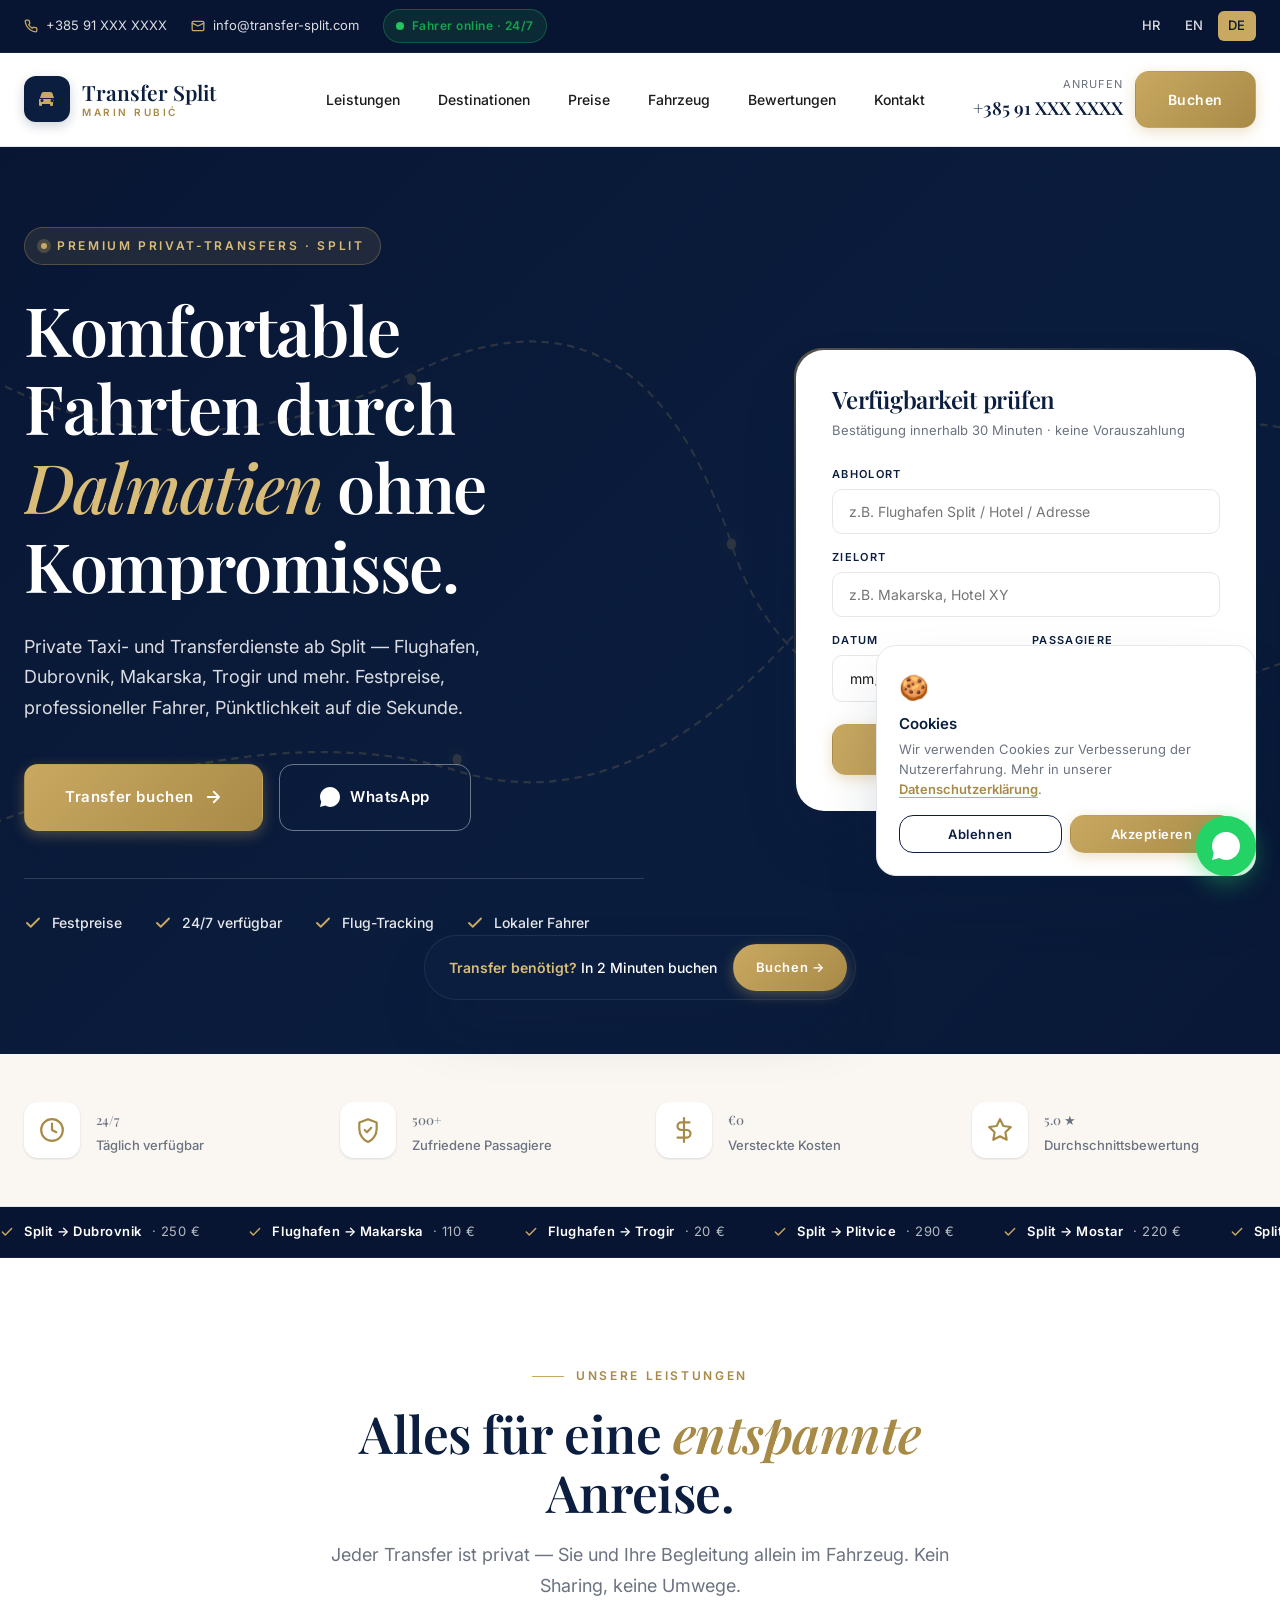
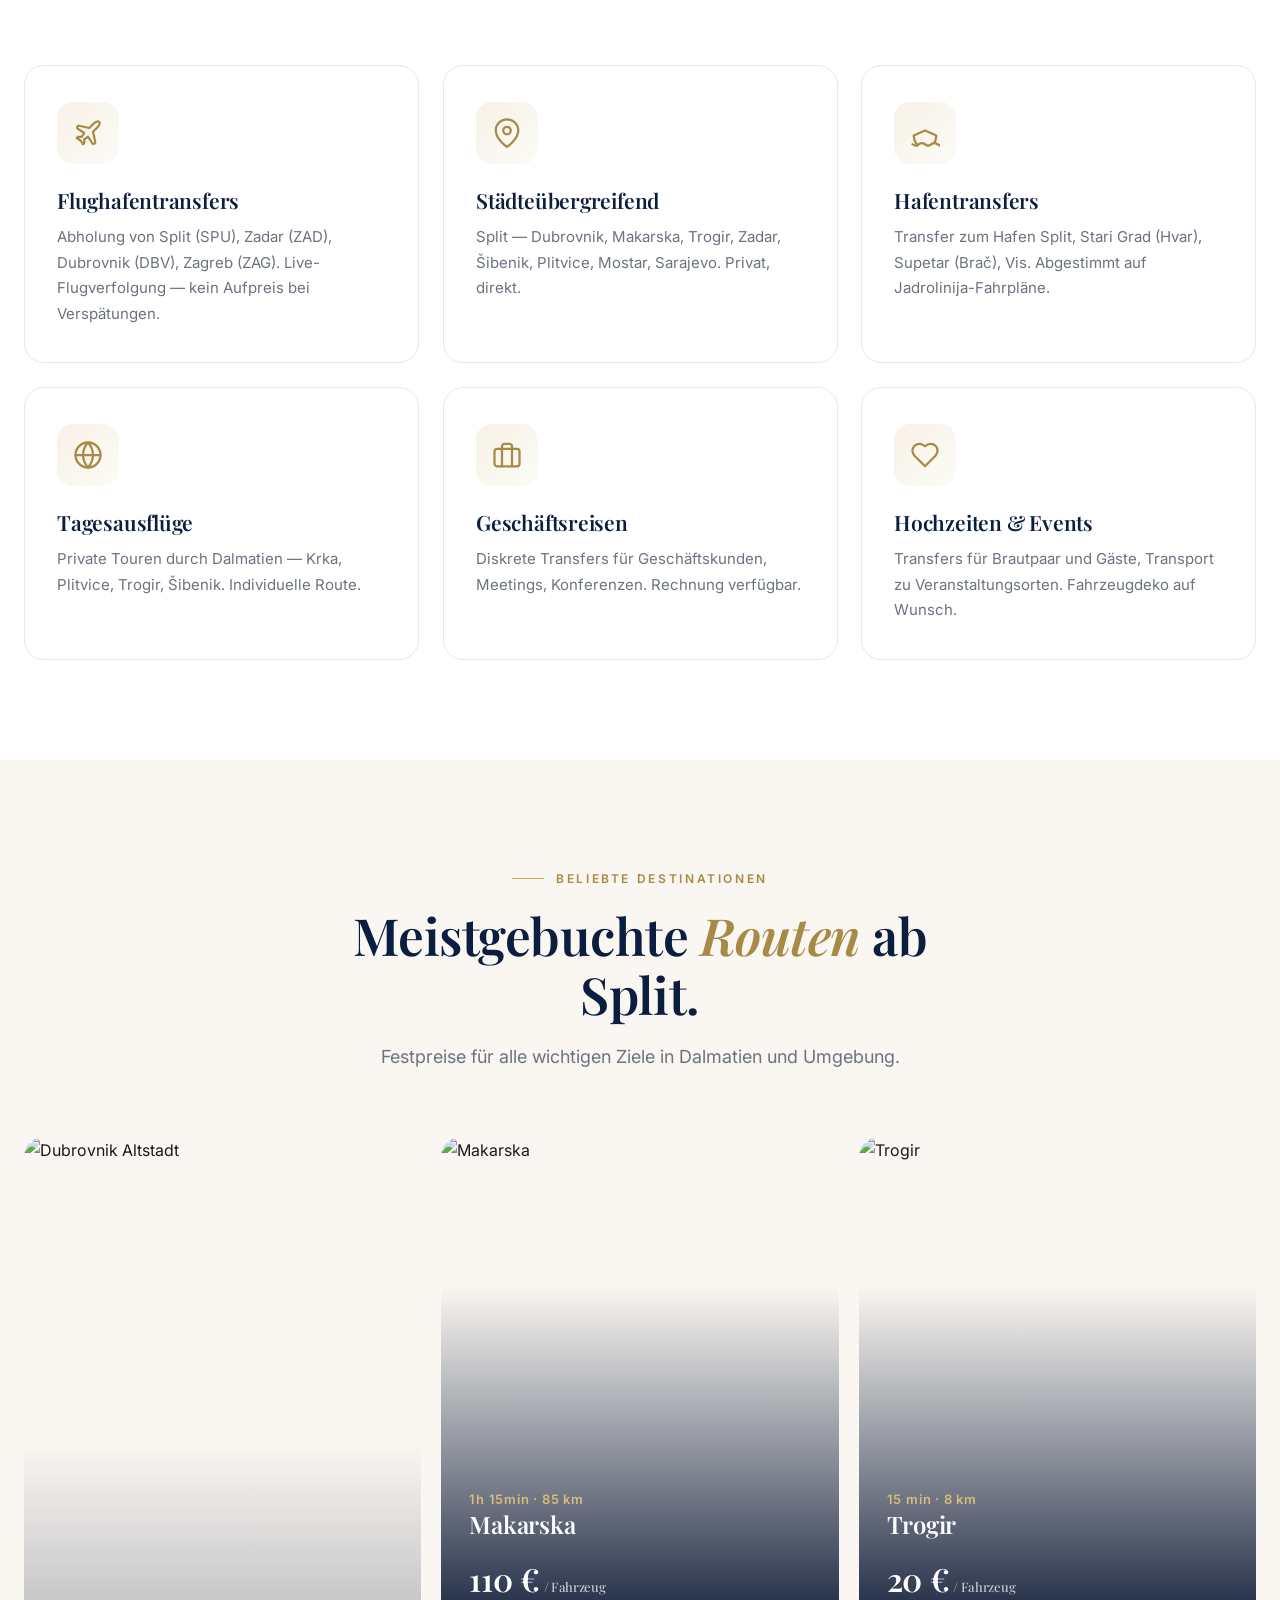
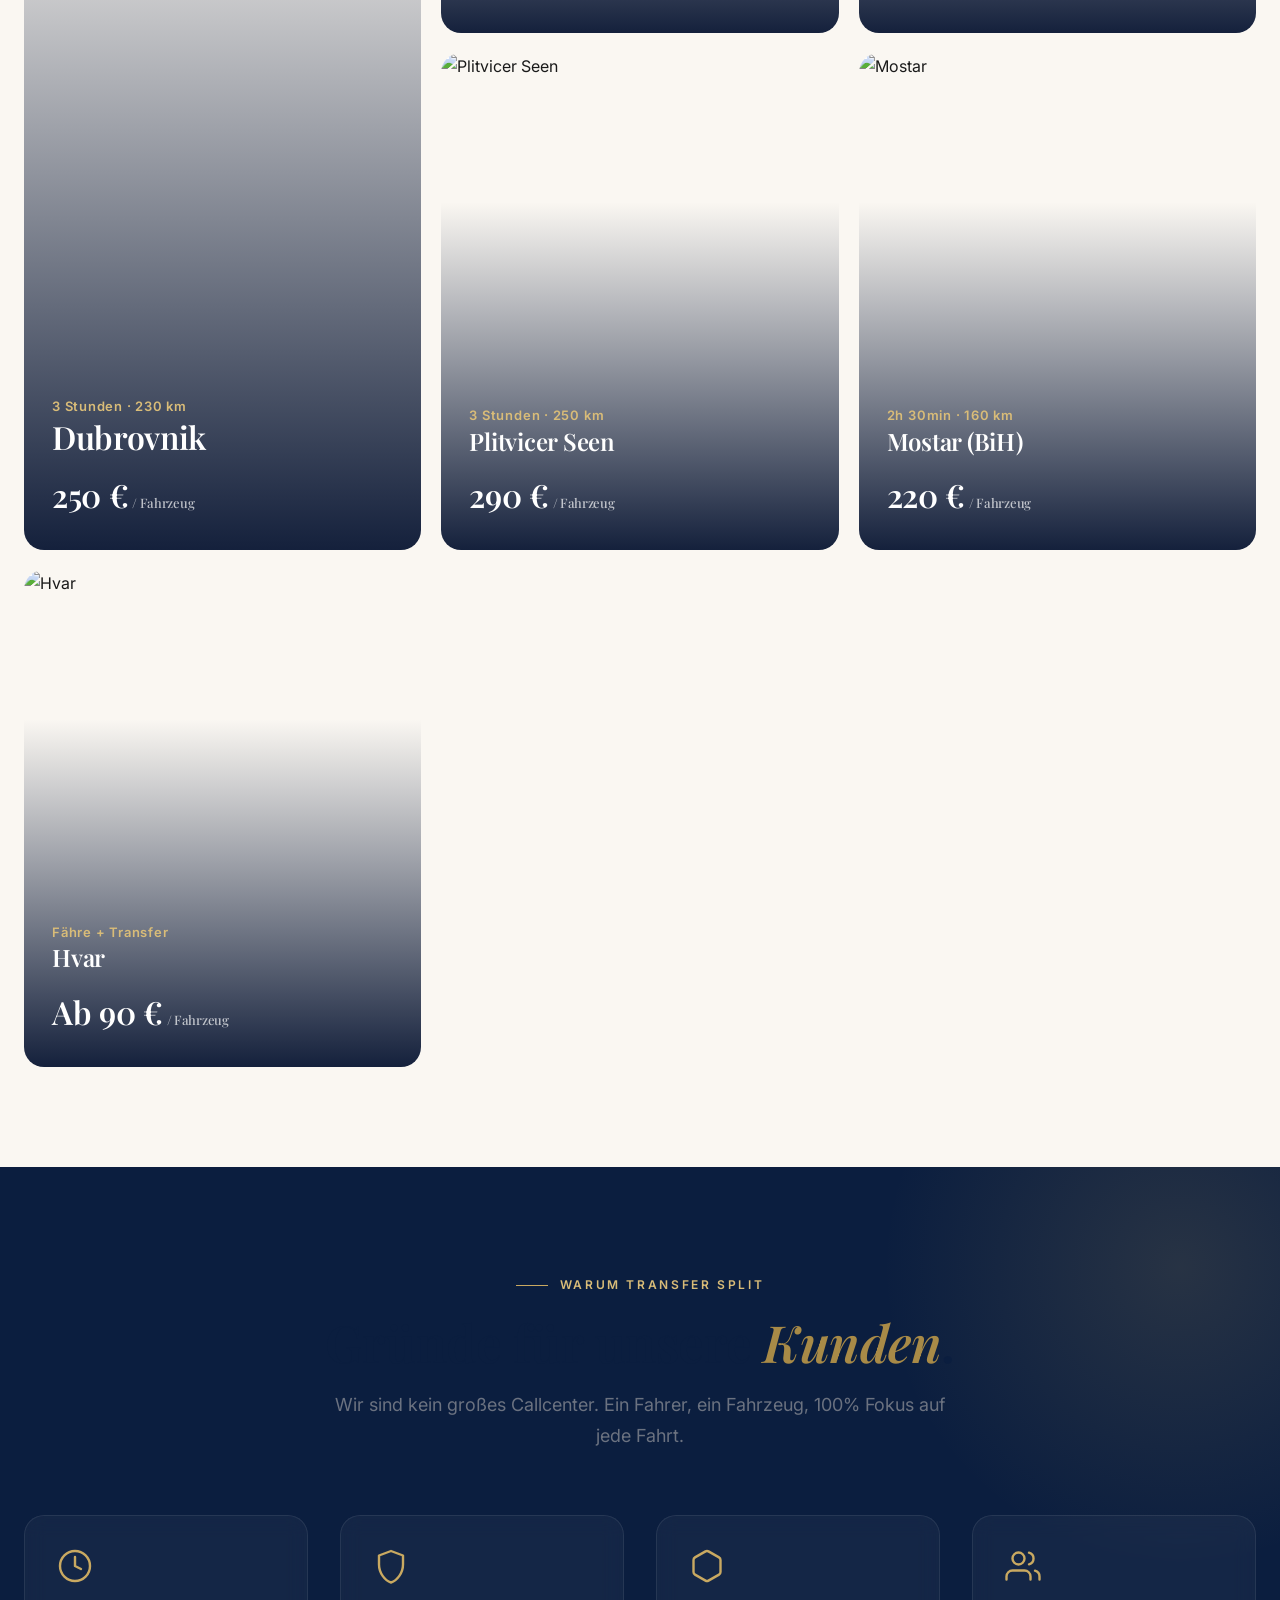
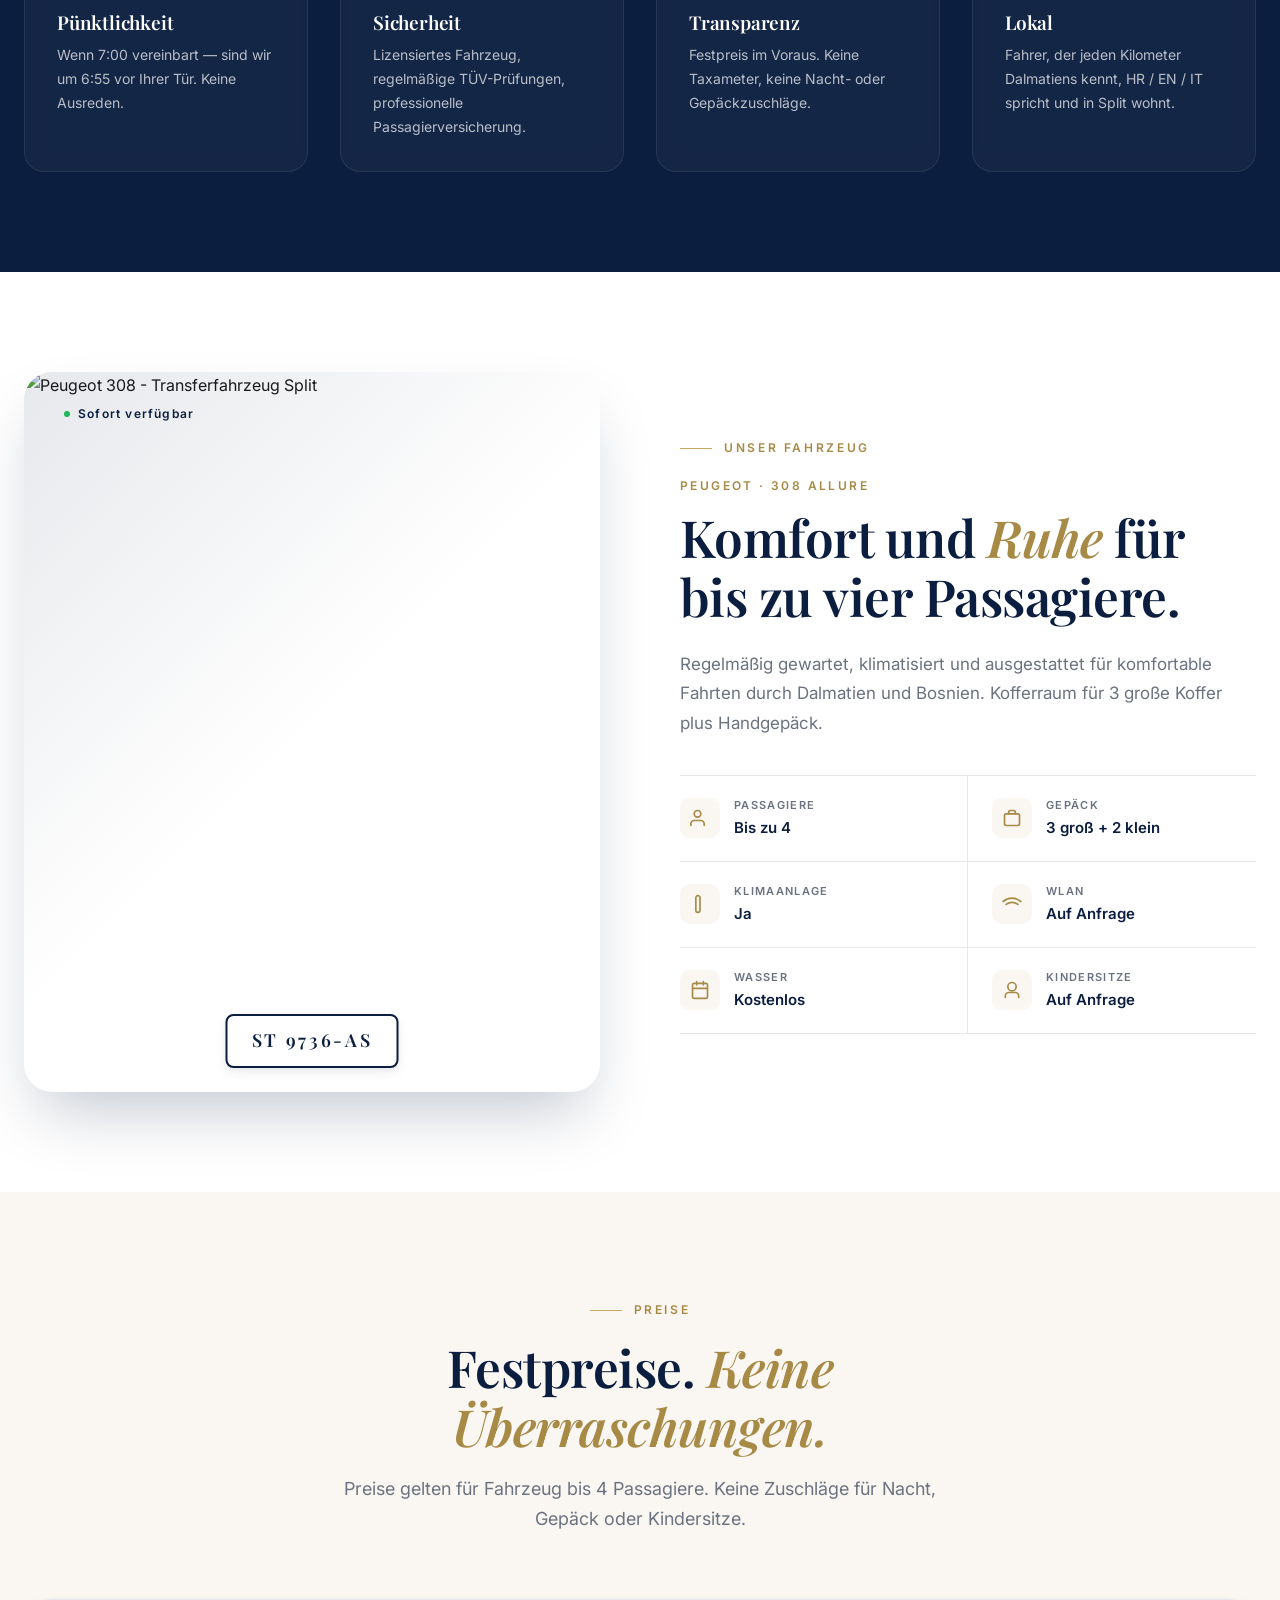
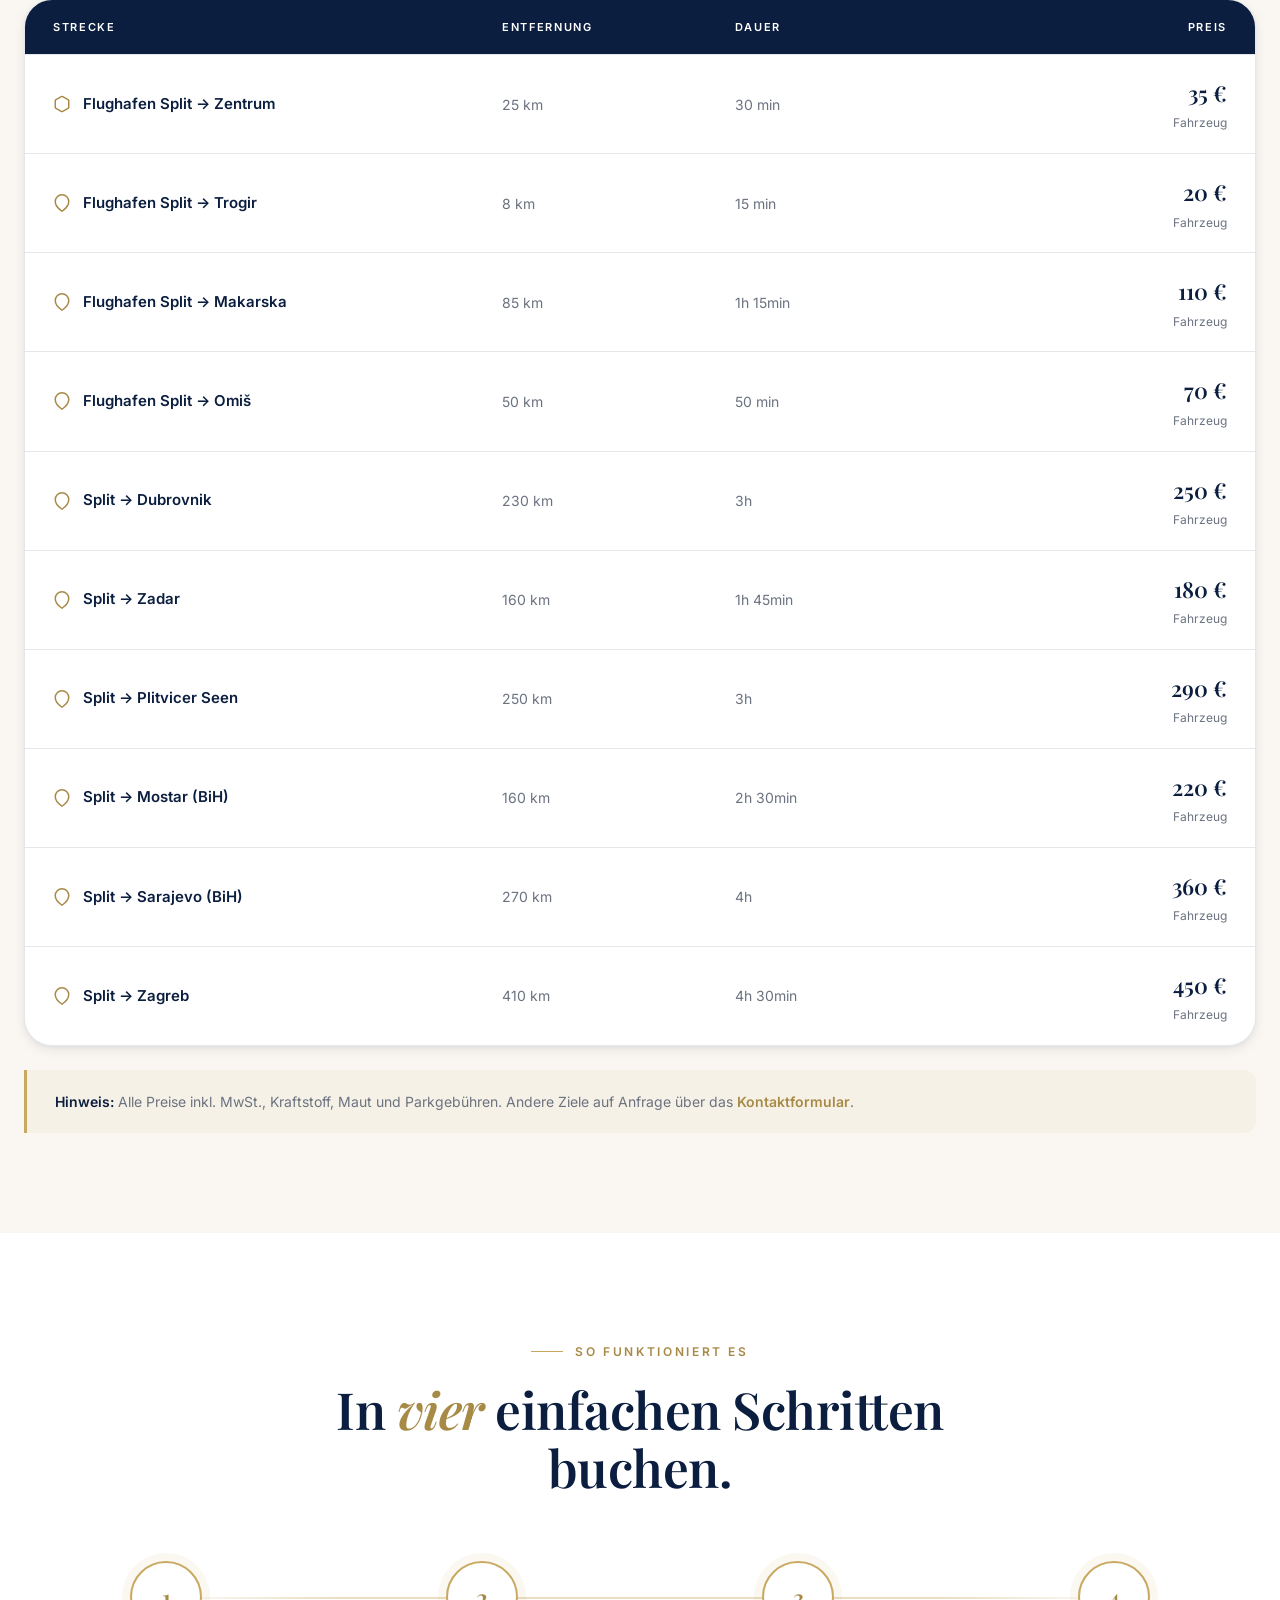
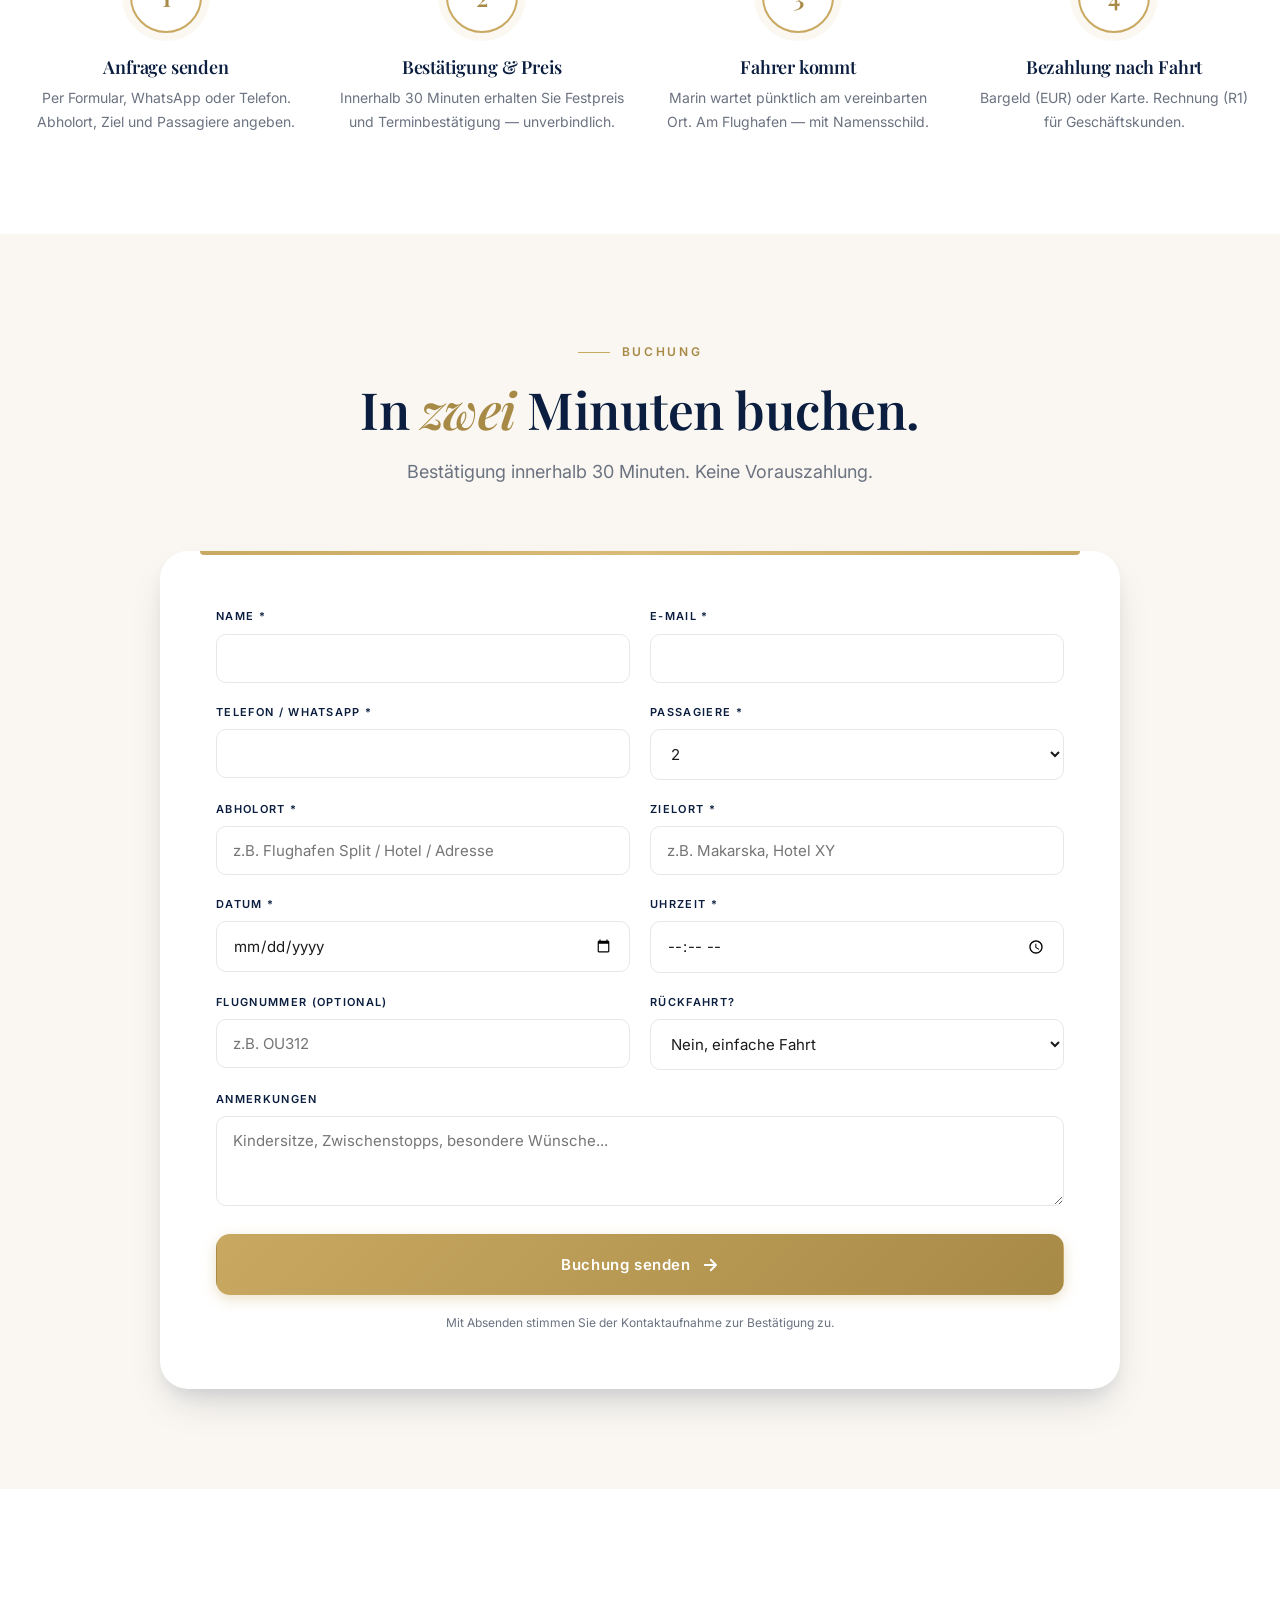
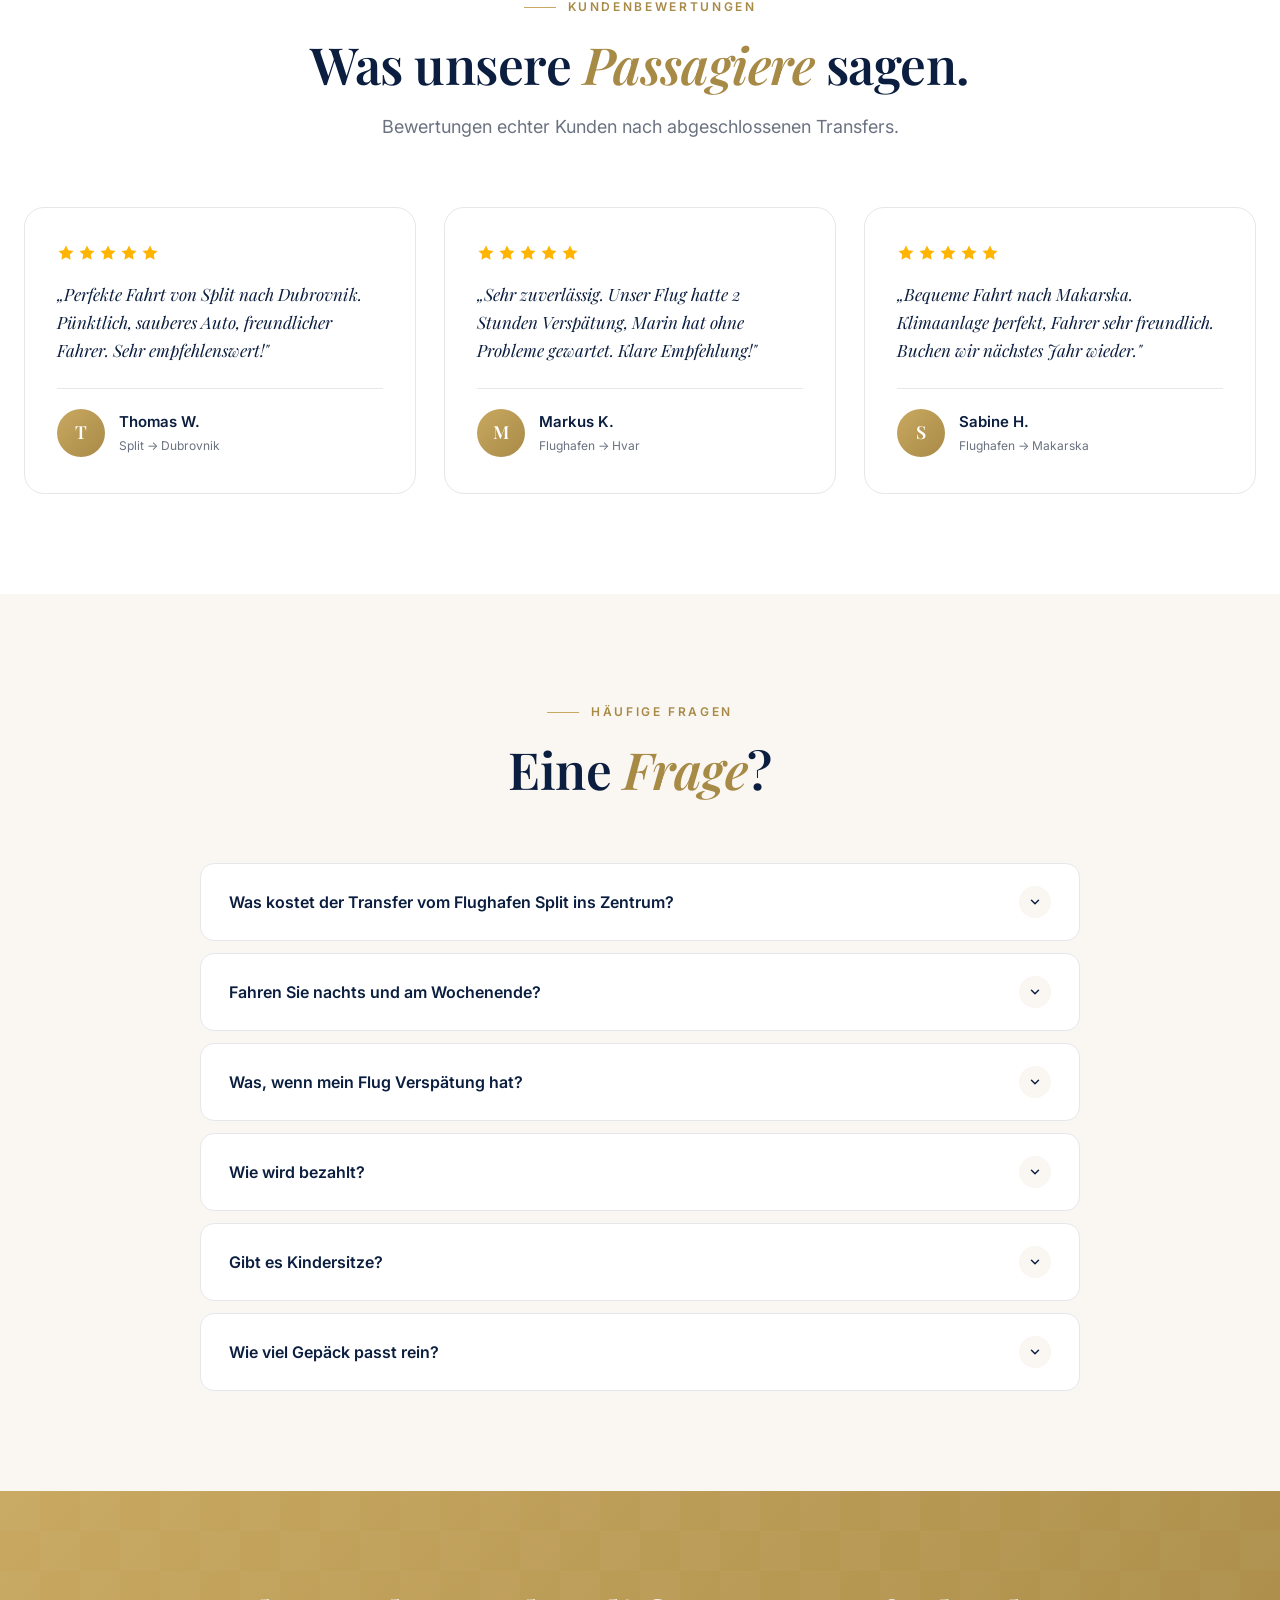
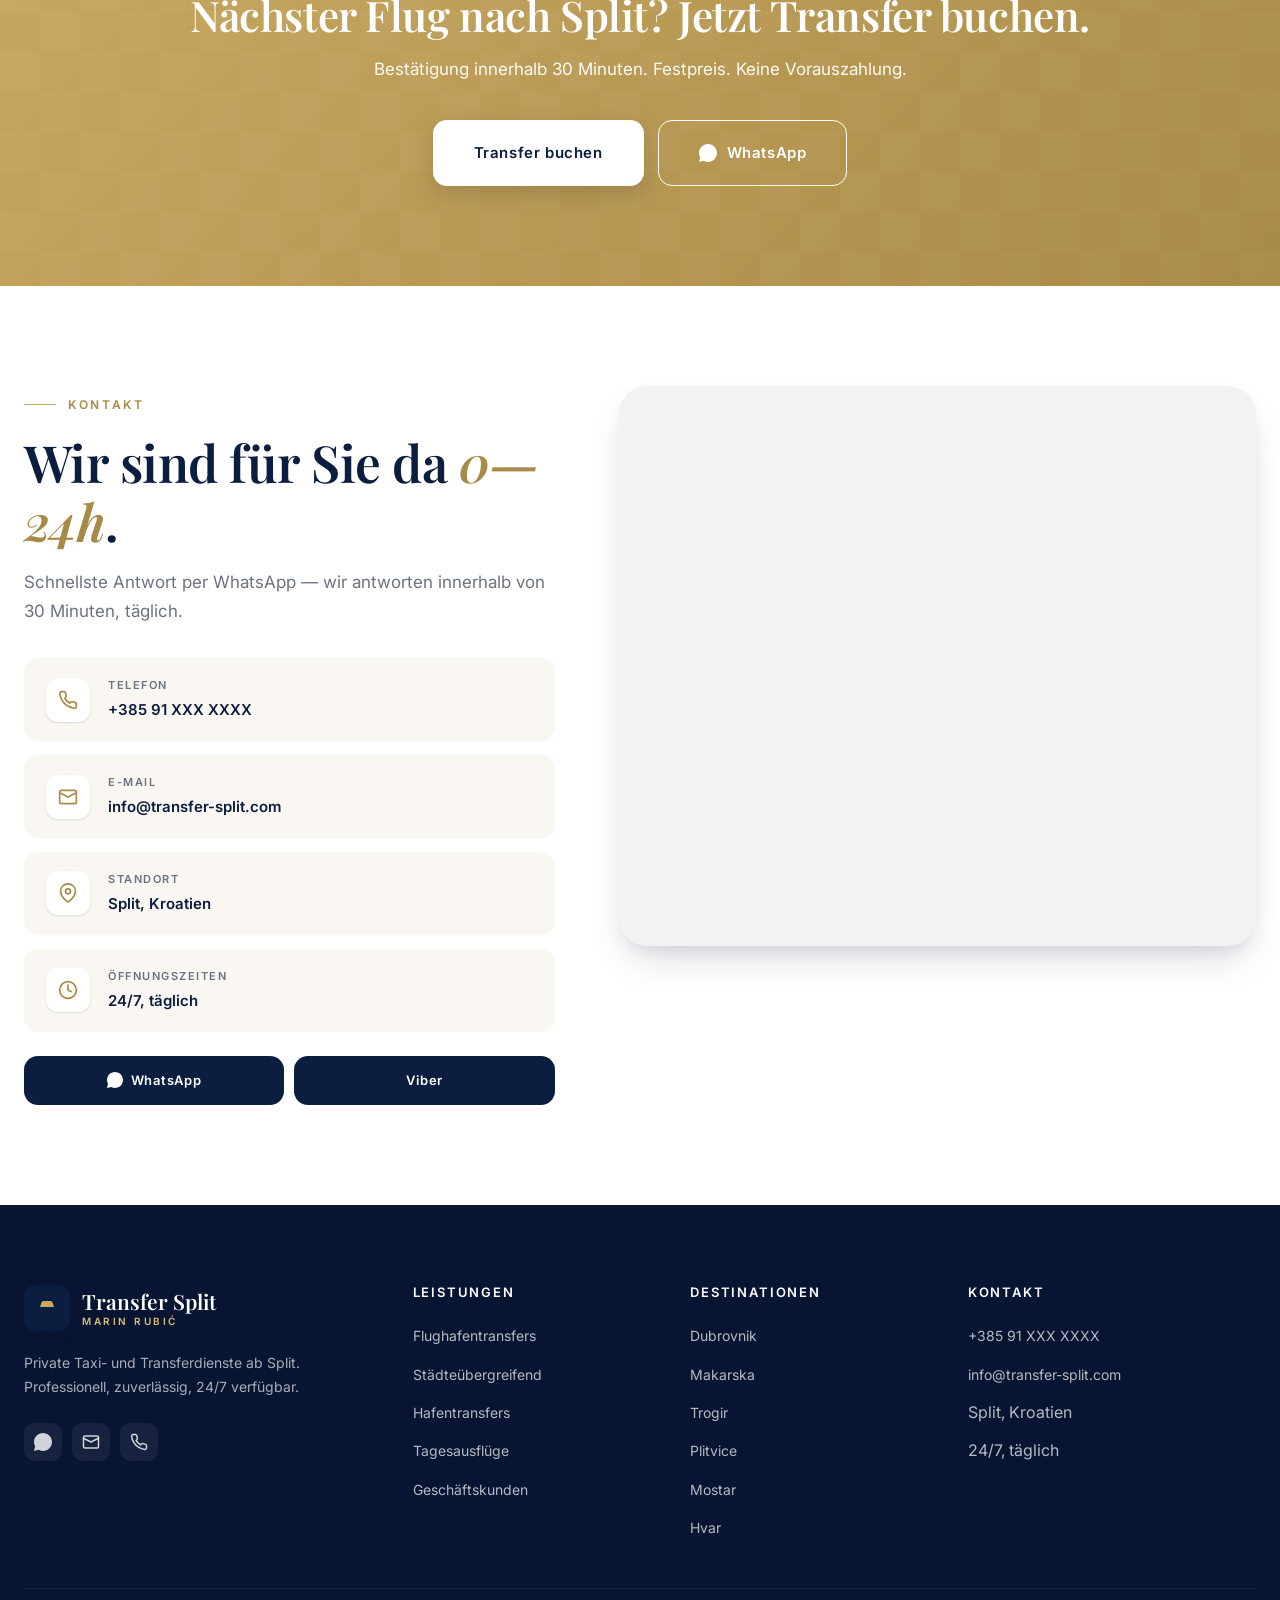
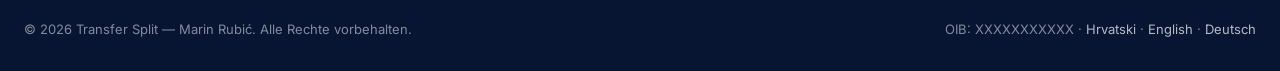
==== commit dca8f23a: "Add premium interactivity: page loader, scroll progress, animated counters, 3D tilt cards, magnetic " ====
--- a/de.html
+++ b/de.html
@@ -34,12 +34,18 @@
 </head>
 <body>
 
+<div class="loader" id="loader">
+  <div class="loader__logo">Transfer Split<small>MARIN RUBIĆ</small></div>
+  <div class="loader__bar"></div>
+</div>
+<div class="scroll-progress" aria-hidden="true"><div class="scroll-progress__fill"></div></div>
+
 <div class="topbar">
   <div class="container topbar__inner">
     <div class="topbar__contact">
       <a href="tel:+385911234567"><svg width="14" height="14" viewBox="0 0 24 24" fill="none" stroke="currentColor" stroke-width="2.2" stroke-linecap="round" stroke-linejoin="round"><path d="M22 16.92v3a2 2 0 0 1-2.18 2 19.79 19.79 0 0 1-8.63-3.07 19.5 19.5 0 0 1-6-6 19.79 19.79 0 0 1-3.07-8.67A2 2 0 0 1 4.11 2h3a2 2 0 0 1 2 1.72c.13.96.36 1.9.7 2.81a2 2 0 0 1-.45 2.11L8.09 9.91a16 16 0 0 0 6 6l1.27-1.27a2 2 0 0 1 2.11-.45c.91.34 1.85.57 2.81.7A2 2 0 0 1 22 16.92z"/></svg>+385 91 XXX XXXX</a>
       <a href="mailto:info@transfer-split.com"><svg width="14" height="14" viewBox="0 0 24 24" fill="none" stroke="currentColor" stroke-width="2.2" stroke-linecap="round" stroke-linejoin="round"><rect x="2" y="4" width="20" height="16" rx="2"/><path d="m22 7-10 5L2 7"/></svg>info@transfer-split.com</a>
-      <span style="display:inline-flex;align-items:center;gap:8px"><svg width="14" height="14" viewBox="0 0 24 24" fill="none" stroke="currentColor" stroke-width="2.2" stroke-linecap="round" stroke-linejoin="round" style="color:var(--gold)"><circle cx="12" cy="12" r="10"/><polyline points="12 6 12 12 16 14"/></svg>24/7 verfügbar</span>
+      <span class="online-badge">Fahrer online · 24/7</span>
     </div>
     <div class="topbar__lang"><a href="/">HR</a><a href="en.html">EN</a><a href="de.html" class="active">DE</a></div>
   </div>
@@ -58,14 +64,19 @@
 </header>
 
 <section class="hero">
+  <svg class="hero__route" viewBox="0 0 1400 800" preserveAspectRatio="none" aria-hidden="true">
+    <path d="M -20 600 Q 300 500 500 550 T 900 400 T 1420 250" />
+    <path d="M -20 200 Q 200 300 450 200 T 800 350 T 1420 450" />
+    <circle cx="500" cy="540" r="5" /><circle cx="900" cy="400" r="5" /><circle cx="450" cy="205" r="5" /><circle cx="800" cy="350" r="5" />
+  </svg>
   <div class="container hero__inner">
     <div class="hero__text">
       <span class="hero__eyebrow">Premium Privat-Transfers · Split</span>
       <h1 class="hero__title">Komfortable Fahrten durch <em>Dalmatien</em> ohne Kompromisse.</h1>
       <p class="hero__lede">Private Taxi- und Transferdienste ab Split — Flughafen, Dubrovnik, Makarska, Trogir und mehr. Festpreise, professioneller Fahrer, Pünktlichkeit auf die Sekunde.</p>
       <div class="hero__cta">
-        <a href="#buchung" class="btn btn--primary btn--lg">Transfer buchen<svg width="18" height="18" viewBox="0 0 24 24" fill="none" stroke="currentColor" stroke-width="2.5" stroke-linecap="round" stroke-linejoin="round"><path d="M5 12h14M13 5l7 7-7 7"/></svg></a>
-        <a href="https://wa.me/385911234567" class="btn btn--ghost btn--lg" target="_blank" rel="noopener"><svg width="20" height="20" viewBox="0 0 24 24" fill="currentColor"><path d="M17.472 14.382c-.297-.149-1.758-.867-2.03-.967-.273-.099-.471-.148-.67.15-.197.297-.767.966-.94 1.164-.173.199-.347.223-.644.075-.297-.15-1.255-.463-2.39-1.475-.883-.788-1.48-1.761-1.653-2.059-.173-.297-.018-.458.13-.606.134-.133.298-.347.446-.52.149-.174.198-.298.298-.497.099-.198.05-.371-.025-.52-.075-.149-.669-1.612-.916-2.207-.242-.579-.487-.5-.669-.51-.173-.008-.371-.01-.57-.01-.198 0-.52.074-.792.372-.272.297-1.04 1.016-1.04 2.479 0 1.462 1.065 2.875 1.213 3.074.149.198 2.096 3.2 5.077 4.487.709.306 1.262.489 1.694.625.712.227 1.36.195 1.871.118.571-.085 1.758-.719 2.006-1.413.248-.694.248-1.289.173-1.413-.074-.124-.272-.198-.57-.347M12 0C5.373 0 0 5.373 0 12c0 2.116.55 4.106 1.515 5.832L0 24l6.392-1.671A11.94 11.94 0 0 0 12 24c6.627 0 12-5.373 12-12S18.627 0 12 0z"/></svg>WhatsApp</a>
+        <a href="#buchung" class="btn btn--primary btn--lg" data-magnetic="0.2">Transfer buchen<svg width="18" height="18" viewBox="0 0 24 24" fill="none" stroke="currentColor" stroke-width="2.5" stroke-linecap="round" stroke-linejoin="round"><path d="M5 12h14M13 5l7 7-7 7"/></svg></a>
+        <a href="https://wa.me/385911234567" class="btn btn--ghost btn--lg" target="_blank" rel="noopener" data-magnetic="0.2"><svg width="20" height="20" viewBox="0 0 24 24" fill="currentColor"><path d="M17.472 14.382c-.297-.149-1.758-.867-2.03-.967-.273-.099-.471-.148-.67.15-.197.297-.767.966-.94 1.164-.173.199-.347.223-.644.075-.297-.15-1.255-.463-2.39-1.475-.883-.788-1.48-1.761-1.653-2.059-.173-.297-.018-.458.13-.606.134-.133.298-.347.446-.52.149-.174.198-.298.298-.497.099-.198.05-.371-.025-.52-.075-.149-.669-1.612-.916-2.207-.242-.579-.487-.5-.669-.51-.173-.008-.371-.01-.57-.01-.198 0-.52.074-.792.372-.272.297-1.04 1.016-1.04 2.479 0 1.462 1.065 2.875 1.213 3.074.149.198 2.096 3.2 5.077 4.487.709.306 1.262.489 1.694.625.712.227 1.36.195 1.871.118.571-.085 1.758-.719 2.006-1.413.248-.694.248-1.289.173-1.413-.074-.124-.272-.198-.57-.347M12 0C5.373 0 0 5.373 0 12c0 2.116.55 4.106 1.515 5.832L0 24l6.392-1.671A11.94 11.94 0 0 0 12 24c6.627 0 12-5.373 12-12S18.627 0 12 0z"/></svg>WhatsApp</a>
       </div>
       <ul class="hero__features">
         <li><svg width="18" height="18" viewBox="0 0 24 24" fill="none" stroke="currentColor" stroke-width="2.5" stroke-linecap="round" stroke-linejoin="round"><path d="M20 6 9 17l-5-5"/></svg>Festpreise</li>
@@ -90,23 +101,42 @@
 
 <section class="trust" style="padding:48px 0">
   <div class="container trust__inner">
-    <div class="trust__item"><div class="trust__icon"><svg width="26" height="26" viewBox="0 0 24 24" fill="none" stroke="currentColor" stroke-width="2" stroke-linecap="round" stroke-linejoin="round"><circle cx="12" cy="12" r="10"/><polyline points="12 6 12 12 16 14"/></svg></div><div class="trust__text"><strong>24 / 7</strong><span>Täglich verfügbar</span></div></div>
-    <div class="trust__item"><div class="trust__icon"><svg width="26" height="26" viewBox="0 0 24 24" fill="none" stroke="currentColor" stroke-width="2" stroke-linecap="round" stroke-linejoin="round"><path d="M12 2 4 5v6c0 5.55 3.84 10.74 8 12 4.16-1.26 8-6.45 8-12V5l-8-3z"/><path d="m9 12 2 2 4-4"/></svg></div><div class="trust__text"><strong>100%</strong><span>Sicher & lizensiert</span></div></div>
-    <div class="trust__item"><div class="trust__icon"><svg width="26" height="26" viewBox="0 0 24 24" fill="none" stroke="currentColor" stroke-width="2" stroke-linecap="round" stroke-linejoin="round"><line x1="12" y1="1" x2="12" y2="23"/><path d="M17 5H9.5a3.5 3.5 0 0 0 0 7h5a3.5 3.5 0 0 1 0 7H6"/></svg></div><div class="trust__text"><strong>Festpreise</strong><span>Keine versteckten Kosten</span></div></div>
-    <div class="trust__item"><div class="trust__icon"><svg width="26" height="26" viewBox="0 0 24 24" fill="none" stroke="currentColor" stroke-width="2" stroke-linecap="round" stroke-linejoin="round"><polygon points="12 2 15.09 8.26 22 9.27 17 14.14 18.18 21.02 12 17.77 5.82 21.02 7 14.14 2 9.27 8.91 8.26 12 2"/></svg></div><div class="trust__text"><strong>5.0 ★</strong><span>Zufriedene Kunden</span></div></div>
-  </div>
-</section>
+    <div class="trust__item"><div class="trust__icon"><svg width="26" height="26" viewBox="0 0 24 24" fill="none" stroke="currentColor" stroke-width="2" stroke-linecap="round" stroke-linejoin="round"><circle cx="12" cy="12" r="10"/><polyline points="12 6 12 12 16 14"/></svg></div><div class="trust__text"><strong><span class="counter" data-counter="24" data-suffix="/7">24/7</span></strong><span>Täglich verfügbar</span></div></div>
+    <div class="trust__item"><div class="trust__icon"><svg width="26" height="26" viewBox="0 0 24 24" fill="none" stroke="currentColor" stroke-width="2" stroke-linecap="round" stroke-linejoin="round"><path d="M12 2 4 5v6c0 5.55 3.84 10.74 8 12 4.16-1.26 8-6.45 8-12V5l-8-3z"/><path d="m9 12 2 2 4-4"/></svg></div><div class="trust__text"><strong><span class="counter" data-counter="500" data-suffix="+">0+</span></strong><span>Zufriedene Passagiere</span></div></div>
+    <div class="trust__item"><div class="trust__icon"><svg width="26" height="26" viewBox="0 0 24 24" fill="none" stroke="currentColor" stroke-width="2" stroke-linecap="round" stroke-linejoin="round"><line x1="12" y1="1" x2="12" y2="23"/><path d="M17 5H9.5a3.5 3.5 0 0 0 0 7h5a3.5 3.5 0 0 1 0 7H6"/></svg></div><div class="trust__text"><strong><span class="counter" data-counter="0" data-prefix="€">€0</span></strong><span>Versteckte Kosten</span></div></div>
+    <div class="trust__item"><div class="trust__icon"><svg width="26" height="26" viewBox="0 0 24 24" fill="none" stroke="currentColor" stroke-width="2" stroke-linecap="round" stroke-linejoin="round"><polygon points="12 2 15.09 8.26 22 9.27 17 14.14 18.18 21.02 12 17.77 5.82 21.02 7 14.14 2 9.27 8.91 8.26 12 2"/></svg></div><div class="trust__text"><strong><span class="counter" data-counter="5" data-decimals="1" data-suffix=" ★">0.0 ★</span></strong><span>Durchschnittsbewertung</span></div></div>
+  </div>
+</section>
+
+<div class="marquee" aria-hidden="true">
+  <div class="marquee__track">
+    <span class="marquee__item"><svg width="14" height="14" viewBox="0 0 24 24" fill="none" stroke="currentColor" stroke-width="2.5" stroke-linecap="round" stroke-linejoin="round"><path d="M20 6 9 17l-5-5"/></svg> <strong>Split → Dubrovnik</strong> · 250 €</span>
+    <span class="marquee__item"><svg width="14" height="14" viewBox="0 0 24 24" fill="none" stroke="currentColor" stroke-width="2.5" stroke-linecap="round" stroke-linejoin="round"><path d="M20 6 9 17l-5-5"/></svg> <strong>Flughafen → Makarska</strong> · 110 €</span>
+    <span class="marquee__item"><svg width="14" height="14" viewBox="0 0 24 24" fill="none" stroke="currentColor" stroke-width="2.5" stroke-linecap="round" stroke-linejoin="round"><path d="M20 6 9 17l-5-5"/></svg> <strong>Flughafen → Trogir</strong> · 20 €</span>
+    <span class="marquee__item"><svg width="14" height="14" viewBox="0 0 24 24" fill="none" stroke="currentColor" stroke-width="2.5" stroke-linecap="round" stroke-linejoin="round"><path d="M20 6 9 17l-5-5"/></svg> <strong>Split → Plitvice</strong> · 290 €</span>
+    <span class="marquee__item"><svg width="14" height="14" viewBox="0 0 24 24" fill="none" stroke="currentColor" stroke-width="2.5" stroke-linecap="round" stroke-linejoin="round"><path d="M20 6 9 17l-5-5"/></svg> <strong>Split → Mostar</strong> · 220 €</span>
+    <span class="marquee__item"><svg width="14" height="14" viewBox="0 0 24 24" fill="none" stroke="currentColor" stroke-width="2.5" stroke-linecap="round" stroke-linejoin="round"><path d="M20 6 9 17l-5-5"/></svg> <strong>Split → Hvar</strong> · ab 90 €</span>
+    <span class="marquee__item"><svg width="14" height="14" viewBox="0 0 24 24" fill="none" stroke="currentColor" stroke-width="2.5" stroke-linecap="round" stroke-linejoin="round"><path d="M20 6 9 17l-5-5"/></svg> <strong>Split → Zadar</strong> · 180 €</span>
+    <span class="marquee__item"><svg width="14" height="14" viewBox="0 0 24 24" fill="none" stroke="currentColor" stroke-width="2.5" stroke-linecap="round" stroke-linejoin="round"><path d="M20 6 9 17l-5-5"/></svg> <strong>Split → Dubrovnik</strong> · 250 €</span>
+    <span class="marquee__item"><svg width="14" height="14" viewBox="0 0 24 24" fill="none" stroke="currentColor" stroke-width="2.5" stroke-linecap="round" stroke-linejoin="round"><path d="M20 6 9 17l-5-5"/></svg> <strong>Flughafen → Makarska</strong> · 110 €</span>
+    <span class="marquee__item"><svg width="14" height="14" viewBox="0 0 24 24" fill="none" stroke="currentColor" stroke-width="2.5" stroke-linecap="round" stroke-linejoin="round"><path d="M20 6 9 17l-5-5"/></svg> <strong>Flughafen → Trogir</strong> · 20 €</span>
+    <span class="marquee__item"><svg width="14" height="14" viewBox="0 0 24 24" fill="none" stroke="currentColor" stroke-width="2.5" stroke-linecap="round" stroke-linejoin="round"><path d="M20 6 9 17l-5-5"/></svg> <strong>Split → Plitvice</strong> · 290 €</span>
+    <span class="marquee__item"><svg width="14" height="14" viewBox="0 0 24 24" fill="none" stroke="currentColor" stroke-width="2.5" stroke-linecap="round" stroke-linejoin="round"><path d="M20 6 9 17l-5-5"/></svg> <strong>Split → Mostar</strong> · 220 €</span>
+    <span class="marquee__item"><svg width="14" height="14" viewBox="0 0 24 24" fill="none" stroke="currentColor" stroke-width="2.5" stroke-linecap="round" stroke-linejoin="round"><path d="M20 6 9 17l-5-5"/></svg> <strong>Split → Hvar</strong> · ab 90 €</span>
+    <span class="marquee__item"><svg width="14" height="14" viewBox="0 0 24 24" fill="none" stroke="currentColor" stroke-width="2.5" stroke-linecap="round" stroke-linejoin="round"><path d="M20 6 9 17l-5-5"/></svg> <strong>Split → Zadar</strong> · 180 €</span>
+  </div>
+</div>
 
 <section id="leistungen">
   <div class="container">
     <div class="section__header"><span class="eyebrow">Unsere Leistungen</span><h2 class="section-title">Alles für eine <em>entspannte</em> Anreise.</h2><p class="section-lede">Jeder Transfer ist privat — Sie und Ihre Begleitung allein im Fahrzeug. Kein Sharing, keine Umwege.</p></div>
     <div class="services-grid">
-      <article class="service-card"><div class="service-icon"><svg width="30" height="30" viewBox="0 0 24 24" fill="none" stroke="currentColor" stroke-width="1.8" stroke-linecap="round" stroke-linejoin="round"><path d="M17.8 19.2 16 11l3.5-3.5C21 6 21.5 4 21 3c-1-.5-3 0-4.5 1.5L13 8 4.8 6.2c-.5-.1-.9.1-1.1.5l-.3.5c-.2.5-.1 1 .3 1.3L9 12l-2 3H4l-1 1 3 2 2 3 1-1v-3l3-2 3.5 5.3c.3.4.8.5 1.3.3l.5-.2c.4-.3.6-.7.5-1.2z"/></svg></div><h3>Flughafentransfers</h3><p>Abholung von Split (SPU), Zadar (ZAD), Dubrovnik (DBV), Zagreb (ZAG). Live-Flugverfolgung — kein Aufpreis bei Verspätungen.</p></article>
-      <article class="service-card"><div class="service-icon"><svg width="30" height="30" viewBox="0 0 24 24" fill="none" stroke="currentColor" stroke-width="1.8" stroke-linecap="round" stroke-linejoin="round"><path d="M21 10c0 7-9 13-9 13s-9-6-9-13a9 9 0 0 1 18 0z"/><circle cx="12" cy="10" r="3"/></svg></div><h3>Städteübergreifend</h3><p>Split — Dubrovnik, Makarska, Trogir, Zadar, Šibenik, Plitvice, Mostar, Sarajevo. Privat, direkt.</p></article>
-      <article class="service-card"><div class="service-icon"><svg width="30" height="30" viewBox="0 0 24 24" fill="none" stroke="currentColor" stroke-width="1.8" stroke-linecap="round" stroke-linejoin="round"><path d="M2 21c.6.5 1.2 1 2.5 1 2.5 0 2.5-2 5-2s2.5 2 5 2 2.5-2 5-2 2.5 2 5 2"/><path d="M19.38 20A11.6 11.6 0 0 0 21 14l-9-4-9 4c0 2.9.94 5.34 2.81 7.76"/></svg></div><h3>Hafentransfers</h3><p>Transfer zum Hafen Split, Stari Grad (Hvar), Supetar (Brač), Vis. Abgestimmt auf Jadrolinija-Fahrpläne.</p></article>
-      <article class="service-card"><div class="service-icon"><svg width="30" height="30" viewBox="0 0 24 24" fill="none" stroke="currentColor" stroke-width="1.8" stroke-linecap="round" stroke-linejoin="round"><circle cx="12" cy="12" r="10"/><path d="M2 12h20M12 2a15.3 15.3 0 0 1 4 10 15.3 15.3 0 0 1-4 10 15.3 15.3 0 0 1-4-10 15.3 15.3 0 0 1 4-10z"/></svg></div><h3>Tagesausflüge</h3><p>Private Touren durch Dalmatien — Krka, Plitvice, Trogir, Šibenik. Individuelle Route.</p></article>
-      <article class="service-card"><div class="service-icon"><svg width="30" height="30" viewBox="0 0 24 24" fill="none" stroke="currentColor" stroke-width="1.8" stroke-linecap="round" stroke-linejoin="round"><rect x="2" y="7" width="20" height="14" rx="2"/><path d="M16 21V5a2 2 0 0 0-2-2h-4a2 2 0 0 0-2 2v16"/></svg></div><h3>Geschäftsreisen</h3><p>Diskrete Transfers für Geschäftskunden, Meetings, Konferenzen. Rechnung verfügbar.</p></article>
-      <article class="service-card"><div class="service-icon"><svg width="30" height="30" viewBox="0 0 24 24" fill="none" stroke="currentColor" stroke-width="1.8" stroke-linecap="round" stroke-linejoin="round"><path d="M19 14c1.5-1.5 3-3.4 3-5.5A5.5 5.5 0 0 0 16.5 3c-1.8 0-3 .5-4.5 2-1.5-1.5-2.7-2-4.5-2A5.5 5.5 0 0 0 2 8.5c0 2.1 1.5 4 3 5.5l7 7Z"/></svg></div><h3>Hochzeiten & Events</h3><p>Transfers für Brautpaar und Gäste, Transport zu Veranstaltungsorten. Fahrzeugdeko auf Wunsch.</p></article>
+      <article class="service-card tilt"><div class="service-icon"><svg width="30" height="30" viewBox="0 0 24 24" fill="none" stroke="currentColor" stroke-width="1.8" stroke-linecap="round" stroke-linejoin="round"><path d="M17.8 19.2 16 11l3.5-3.5C21 6 21.5 4 21 3c-1-.5-3 0-4.5 1.5L13 8 4.8 6.2c-.5-.1-.9.1-1.1.5l-.3.5c-.2.5-.1 1 .3 1.3L9 12l-2 3H4l-1 1 3 2 2 3 1-1v-3l3-2 3.5 5.3c.3.4.8.5 1.3.3l.5-.2c.4-.3.6-.7.5-1.2z"/></svg></div><h3>Flughafentransfers</h3><p>Abholung von Split (SPU), Zadar (ZAD), Dubrovnik (DBV), Zagreb (ZAG). Live-Flugverfolgung — kein Aufpreis bei Verspätungen.</p></article>
+      <article class="service-card tilt"><div class="service-icon"><svg width="30" height="30" viewBox="0 0 24 24" fill="none" stroke="currentColor" stroke-width="1.8" stroke-linecap="round" stroke-linejoin="round"><path d="M21 10c0 7-9 13-9 13s-9-6-9-13a9 9 0 0 1 18 0z"/><circle cx="12" cy="10" r="3"/></svg></div><h3>Städteübergreifend</h3><p>Split — Dubrovnik, Makarska, Trogir, Zadar, Šibenik, Plitvice, Mostar, Sarajevo. Privat, direkt.</p></article>
+      <article class="service-card tilt"><div class="service-icon"><svg width="30" height="30" viewBox="0 0 24 24" fill="none" stroke="currentColor" stroke-width="1.8" stroke-linecap="round" stroke-linejoin="round"><path d="M2 21c.6.5 1.2 1 2.5 1 2.5 0 2.5-2 5-2s2.5 2 5 2 2.5-2 5-2 2.5 2 5 2"/><path d="M19.38 20A11.6 11.6 0 0 0 21 14l-9-4-9 4c0 2.9.94 5.34 2.81 7.76"/></svg></div><h3>Hafentransfers</h3><p>Transfer zum Hafen Split, Stari Grad (Hvar), Supetar (Brač), Vis. Abgestimmt auf Jadrolinija-Fahrpläne.</p></article>
+      <article class="service-card tilt"><div class="service-icon"><svg width="30" height="30" viewBox="0 0 24 24" fill="none" stroke="currentColor" stroke-width="1.8" stroke-linecap="round" stroke-linejoin="round"><circle cx="12" cy="12" r="10"/><path d="M2 12h20M12 2a15.3 15.3 0 0 1 4 10 15.3 15.3 0 0 1-4 10 15.3 15.3 0 0 1-4-10 15.3 15.3 0 0 1 4-10z"/></svg></div><h3>Tagesausflüge</h3><p>Private Touren durch Dalmatien — Krka, Plitvice, Trogir, Šibenik. Individuelle Route.</p></article>
+      <article class="service-card tilt"><div class="service-icon"><svg width="30" height="30" viewBox="0 0 24 24" fill="none" stroke="currentColor" stroke-width="1.8" stroke-linecap="round" stroke-linejoin="round"><rect x="2" y="7" width="20" height="14" rx="2"/><path d="M16 21V5a2 2 0 0 0-2-2h-4a2 2 0 0 0-2 2v16"/></svg></div><h3>Geschäftsreisen</h3><p>Diskrete Transfers für Geschäftskunden, Meetings, Konferenzen. Rechnung verfügbar.</p></article>
+      <article class="service-card tilt"><div class="service-icon"><svg width="30" height="30" viewBox="0 0 24 24" fill="none" stroke="currentColor" stroke-width="1.8" stroke-linecap="round" stroke-linejoin="round"><path d="M19 14c1.5-1.5 3-3.4 3-5.5A5.5 5.5 0 0 0 16.5 3c-1.8 0-3 .5-4.5 2-1.5-1.5-2.7-2-4.5-2A5.5 5.5 0 0 0 2 8.5c0 2.1 1.5 4 3 5.5l7 7Z"/></svg></div><h3>Hochzeiten & Events</h3><p>Transfers für Brautpaar und Gäste, Transport zu Veranstaltungsorten. Fahrzeugdeko auf Wunsch.</p></article>
     </div>
   </div>
 </section>
@@ -139,8 +169,8 @@
 
 <section id="fahrzeug" class="fleet">
   <div class="container fleet__inner">
-    <div class="fleet__visual">
-      <div class="fleet__badge">Verfügbar</div>
+    <div class="fleet__visual" data-lightbox="assets/img/peugeot-308.jpg" style="cursor:zoom-in">
+      <div class="fleet__badge">Sofort verfügbar</div>
       <img src="assets/img/peugeot-308.jpg" alt="Peugeot 308 - Transferfahrzeug Split" loading="lazy">
       <div class="fleet__plate">ST 9736-AS</div>
     </div>
@@ -304,6 +334,37 @@
   <svg width="28" height="28" viewBox="0 0 24 24" fill="currentColor"><path d="M17.472 14.382c-.297-.149-1.758-.867-2.03-.967-.273-.099-.471-.148-.67.15-.197.297-.767.966-.94 1.164-.173.199-.347.223-.644.075-.297-.15-1.255-.463-2.39-1.475-.883-.788-1.48-1.761-1.653-2.059-.173-.297-.018-.458.13-.606.134-.133.298-.347.446-.52.149-.174.198-.298.298-.497.099-.198.05-.371-.025-.52-.075-.149-.669-1.612-.916-2.207-.242-.579-.487-.5-.669-.51-.173-.008-.371-.01-.57-.01-.198 0-.52.074-.792.372-.272.297-1.04 1.016-1.04 2.479 0 1.462 1.065 2.875 1.213 3.074.149.198 2.096 3.2 5.077 4.487.709.306 1.262.489 1.694.625.712.227 1.36.195 1.871.118.571-.085 1.758-.719 2.006-1.413.248-.694.248-1.289.173-1.413-.074-.124-.272-.198-.57-.347M12 0C5.373 0 0 5.373 0 12c0 2.116.55 4.106 1.515 5.832L0 24l6.392-1.671A11.94 11.94 0 0 0 12 24c6.627 0 12-5.373 12-12S18.627 0 12 0z"/></svg>
 </a>
 
+<a href="#top" class="back-top" aria-label="Nach oben">
+  <span class="back-top__progress" aria-hidden="true"></span>
+  <svg width="20" height="20" viewBox="0 0 24 24" fill="none" stroke="currentColor" stroke-width="2.5" stroke-linecap="round" stroke-linejoin="round"><path d="M12 19V5M5 12l7-7 7 7"/></svg>
+</a>
+
+<div class="sticky-cta" aria-hidden="true">
+  <span class="sticky-cta__text"><strong>Transfer benötigt?</strong> In 2 Minuten buchen</span>
+  <a href="#buchung" class="btn btn--primary">Buchen →</a>
+</div>
+
+<div class="notify" id="notify" role="status" aria-live="polite">
+  <div class="notify__icon"><svg width="20" height="20" viewBox="0 0 24 24" fill="none" stroke="currentColor" stroke-width="2.5" stroke-linecap="round" stroke-linejoin="round"><path d="M20 6 9 17l-5-5"/></svg></div>
+  <div class="notify__text"></div>
+  <button class="notify__close" aria-label="Schließen">×</button>
+</div>
+
+<div class="cookie" id="cookie" role="dialog">
+  <div class="cookie__icon">🍪</div>
+  <h4>Cookies</h4>
+  <p>Wir verwenden Cookies zur Verbesserung der Nutzererfahrung. Mehr in unserer <a href="#kontakt">Datenschutzerklärung</a>.</p>
+  <div class="cookie__btns">
+    <button class="btn btn--outline" data-cookie="rejected">Ablehnen</button>
+    <button class="btn btn--primary" data-cookie="accepted">Akzeptieren</button>
+  </div>
+</div>
+
+<div class="lightbox" id="lightbox" aria-hidden="true">
+  <button class="lightbox__close" aria-label="Schließen">×</button>
+  <img class="lightbox__img" src="" alt="">
+</div>
+
 <script src="assets/js/main.js" defer></script>
 </body>
 </html>
--- a/assets/css/style.css
+++ b/assets/css/style.css
@@ -965,10 +965,445 @@
 }
 
 /* ========================================================
-   ANIMATIONS
-   ======================================================== */
-.fade-in{opacity:0;transform:translateY(20px);transition:all 700ms cubic-bezier(.4,0,.2,1)}
+   ANIMATIONS — REVEAL / STAGGER
+   ======================================================== */
+.fade-in{opacity:0;transform:translateY(30px);transition:opacity 800ms cubic-bezier(.16,1,.3,1),transform 800ms cubic-bezier(.16,1,.3,1)}
 .fade-in.visible{opacity:1;transform:translateY(0)}
+.fade-left{opacity:0;transform:translateX(-40px);transition:all 900ms cubic-bezier(.16,1,.3,1)}
+.fade-left.visible{opacity:1;transform:translateX(0)}
+.fade-right{opacity:0;transform:translateX(40px);transition:all 900ms cubic-bezier(.16,1,.3,1)}
+.fade-right.visible{opacity:1;transform:translateX(0)}
+.zoom-in{opacity:0;transform:scale(.92);transition:all 800ms cubic-bezier(.16,1,.3,1)}
+.zoom-in.visible{opacity:1;transform:scale(1)}
+
+/* stagger via JS delay attribute */
+.fade-in[data-delay="100"]{transition-delay:100ms}
+.fade-in[data-delay="200"]{transition-delay:200ms}
+.fade-in[data-delay="300"]{transition-delay:300ms}
+.fade-in[data-delay="400"]{transition-delay:400ms}
+.fade-in[data-delay="500"]{transition-delay:500ms}
+.fade-in[data-delay="600"]{transition-delay:600ms}
+
+/* Stagger children automatically */
+.stagger > *{opacity:0;transform:translateY(28px);transition:all 700ms cubic-bezier(.16,1,.3,1)}
+.stagger.visible > *{opacity:1;transform:translateY(0)}
+.stagger.visible > *:nth-child(1){transition-delay:0ms}
+.stagger.visible > *:nth-child(2){transition-delay:90ms}
+.stagger.visible > *:nth-child(3){transition-delay:180ms}
+.stagger.visible > *:nth-child(4){transition-delay:270ms}
+.stagger.visible > *:nth-child(5){transition-delay:360ms}
+.stagger.visible > *:nth-child(6){transition-delay:450ms}
+.stagger.visible > *:nth-child(7){transition-delay:540ms}
+.stagger.visible > *:nth-child(8){transition-delay:630ms}
+
+/* ========================================================
+   PAGE LOADER
+   ======================================================== */
+.loader{
+  position:fixed;inset:0;z-index:9999;
+  background:var(--navy);
+  display:flex;align-items:center;justify-content:center;
+  flex-direction:column;gap:32px;
+  transition:opacity 600ms ease,visibility 600ms ease;
+}
+.loader.hidden{opacity:0;visibility:hidden;pointer-events:none}
+.loader__logo{
+  font-family:'Playfair Display',serif;
+  font-size:42px;font-weight:600;color:var(--white);
+  display:flex;flex-direction:column;align-items:center;gap:8px;
+  letter-spacing:.04em;
+}
+.loader__logo small{
+  font-family:'Inter',sans-serif;
+  font-size:11px;letter-spacing:.4em;
+  color:var(--gold);font-weight:600;
+}
+.loader__bar{
+  width:240px;height:2px;
+  background:rgba(255,255,255,.1);
+  border-radius:2px;overflow:hidden;
+  position:relative;
+}
+.loader__bar::after{
+  content:"";position:absolute;left:-30%;top:0;
+  width:30%;height:100%;
+  background:linear-gradient(90deg,transparent,var(--gold),transparent);
+  animation:loader-slide 1.4s ease-in-out infinite;
+}
+@keyframes loader-slide{
+  to{left:100%}
+}
+
+/* ========================================================
+   SCROLL PROGRESS BAR
+   ======================================================== */
+.scroll-progress{
+  position:fixed;top:0;left:0;right:0;
+  height:3px;z-index:200;
+  background:transparent;
+  pointer-events:none;
+}
+.scroll-progress__fill{
+  height:100%;width:0;
+  background:linear-gradient(90deg,var(--gold) 0%,var(--gold-light) 100%);
+  transition:width 100ms linear;
+  box-shadow:0 0 8px rgba(201,169,97,.6);
+}
+
+/* ========================================================
+   COUNTER (animated number)
+   ======================================================== */
+.counter{display:inline-block;font-variant-numeric:tabular-nums}
+
+/* ========================================================
+   MAGNETIC BUTTON (hover transform set in JS)
+   ======================================================== */
+.btn[data-magnetic]{will-change:transform;transition:background var(--transition),color var(--transition),border-color var(--transition),box-shadow var(--transition),transform 200ms cubic-bezier(.2,0,.2,1)}
+
+/* ========================================================
+   3D TILT CARD
+   ======================================================== */
+.tilt{
+  transform-style:preserve-3d;
+  transition:transform 600ms cubic-bezier(.16,1,.3,1),box-shadow var(--transition);
+  will-change:transform;
+}
+.tilt > *{transform:translateZ(0)}
+.tilt .service-icon,.tilt h3{transition:transform 500ms cubic-bezier(.16,1,.3,1)}
+.tilt:hover .service-icon{transform:translateZ(30px) scale(1.05)}
+.tilt:hover h3{transform:translateZ(20px)}
+
+/* ========================================================
+   LIVE BOOKING NOTIFICATION
+   ======================================================== */
+.notify{
+  position:fixed;bottom:24px;left:24px;
+  z-index:90;
+  background:var(--white);
+  border:1px solid var(--line);
+  border-radius:var(--radius);
+  padding:14px 18px 14px 14px;
+  box-shadow:var(--shadow-lg);
+  display:flex;align-items:center;gap:12px;
+  max-width:340px;
+  transform:translateX(-120%);
+  opacity:0;
+  transition:transform 600ms cubic-bezier(.16,1,.3,1),opacity 400ms ease;
+}
+.notify.show{transform:translateX(0);opacity:1}
+.notify__icon{
+  width:40px;height:40px;flex-shrink:0;
+  background:linear-gradient(135deg,#22c55e,#16a34a);
+  border-radius:50%;
+  display:flex;align-items:center;justify-content:center;
+  color:var(--white);
+  position:relative;
+}
+.notify__icon::after{
+  content:"";position:absolute;
+  width:10px;height:10px;background:#22c55e;
+  border-radius:50%;border:2px solid var(--white);
+  top:-2px;right:-2px;
+  animation:notify-pulse 1.8s infinite;
+}
+@keyframes notify-pulse{
+  0%{transform:scale(1);opacity:1}
+  50%{transform:scale(1.4);opacity:.4}
+  100%{transform:scale(1);opacity:1}
+}
+.notify__text{font-size:13px;line-height:1.45;color:var(--ink)}
+.notify__text strong{display:block;color:var(--navy);font-weight:600;margin-bottom:2px;font-size:13px}
+.notify__text span{font-size:11px;color:var(--muted);display:block;margin-top:2px}
+.notify__close{
+  position:absolute;top:6px;right:6px;
+  width:22px;height:22px;
+  background:transparent;border:none;
+  color:var(--muted);cursor:pointer;
+  border-radius:50%;
+  display:flex;align-items:center;justify-content:center;
+  font-size:14px;line-height:1;
+  transition:background var(--transition);
+}
+.notify__close:hover{background:var(--cream);color:var(--ink)}
+
+/* ========================================================
+   COOKIE BANNER
+   ======================================================== */
+.cookie{
+  position:fixed;bottom:24px;right:24px;
+  z-index:95;max-width:380px;
+  background:var(--white);
+  border:1px solid var(--line);
+  border-radius:var(--radius-lg);
+  padding:22px;
+  box-shadow:var(--shadow-xl);
+  transform:translateY(120%);
+  transition:transform 500ms cubic-bezier(.16,1,.3,1);
+}
+.cookie.show{transform:translateY(0)}
+.cookie__icon{font-size:24px;margin-bottom:8px}
+.cookie h4{
+  font-family:'Inter',sans-serif;
+  font-size:15px;font-weight:600;color:var(--navy);
+  margin-bottom:6px;
+}
+.cookie p{font-size:13px;color:var(--muted);line-height:1.55;margin-bottom:16px}
+.cookie p a{color:var(--gold-dark);font-weight:600;border-bottom:1px solid var(--gold)}
+.cookie__btns{display:flex;gap:8px}
+.cookie .btn{padding:10px 16px;font-size:13px;flex:1}
+
+/* ========================================================
+   BACK TO TOP
+   ======================================================== */
+.back-top{
+  position:fixed;bottom:24px;right:96px;
+  width:50px;height:50px;
+  background:var(--navy);color:var(--gold);
+  border-radius:50%;
+  display:flex;align-items:center;justify-content:center;
+  box-shadow:var(--shadow-lg);
+  z-index:88;
+  opacity:0;visibility:hidden;
+  transform:translateY(10px);
+  transition:all var(--transition);
+}
+.back-top.visible{opacity:1;visibility:visible;transform:translateY(0)}
+.back-top:hover{background:var(--gold);color:var(--navy);transform:translateY(-4px)}
+.back-top__progress{
+  position:absolute;inset:-3px;
+  border-radius:50%;
+  background:conic-gradient(var(--gold) var(--progress,0%),transparent 0);
+  z-index:-1;
+  mask:radial-gradient(circle at center, transparent 60%, black 62%);
+  -webkit-mask:radial-gradient(circle at center, transparent 60%, black 62%);
+}
+
+/* ========================================================
+   HERO ANIMATED SVG ROUTE
+   ======================================================== */
+.hero__route{
+  position:absolute;
+  inset:0;width:100%;height:100%;
+  pointer-events:none;
+  z-index:1;opacity:.18;
+}
+.hero__route path{
+  stroke:var(--gold);
+  stroke-width:2;
+  fill:none;
+  stroke-dasharray:8 6;
+  stroke-dashoffset:0;
+  animation:route-dash 30s linear infinite;
+}
+.hero__route circle{
+  fill:var(--gold);
+  filter:drop-shadow(0 0 8px rgba(201,169,97,.8));
+}
+@keyframes route-dash{
+  to{stroke-dashoffset:-560}
+}
+
+/* Hero subtle parallax (BG zoom on scroll) — handled via CSS variable from JS */
+.hero::before{
+  transform:scale(var(--hero-zoom,1.05)) translateY(var(--hero-y,0));
+  transition:transform 100ms linear;
+}
+
+/* Hero title char animation */
+.hero__title{overflow:hidden}
+.hero__title .word{display:inline-block;overflow:hidden}
+.hero__title .char{
+  display:inline-block;
+  transform:translateY(110%);
+  animation:char-rise 800ms cubic-bezier(.16,1,.3,1) forwards;
+}
+@keyframes char-rise{to{transform:translateY(0)}}
+
+/* ========================================================
+   GLOWING ONLINE BADGE
+   ======================================================== */
+.online-badge{
+  display:inline-flex;align-items:center;gap:8px;
+  padding:6px 12px;
+  background:rgba(34,197,94,.12);
+  border:1px solid rgba(34,197,94,.3);
+  border-radius:100px;
+  color:#16a34a;
+  font-size:12px;font-weight:600;
+  letter-spacing:.04em;
+}
+.online-badge::before{
+  content:"";width:8px;height:8px;
+  background:#22c55e;border-radius:50%;
+  box-shadow:0 0 0 0 rgba(34,197,94,.4);
+  animation:online-pulse 2s infinite;
+}
+@keyframes online-pulse{
+  0%{box-shadow:0 0 0 0 rgba(34,197,94,.6)}
+  70%{box-shadow:0 0 0 10px rgba(34,197,94,0)}
+  100%{box-shadow:0 0 0 0 rgba(34,197,94,0)}
+}
+
+/* ========================================================
+   GALLERY / LIGHTBOX
+   ======================================================== */
+.gallery{display:grid;grid-template-columns:repeat(4,1fr);gap:12px;margin-top:24px}
+.gallery img,.gallery__thumb{
+  width:100%;aspect-ratio:1;
+  object-fit:cover;
+  border-radius:10px;
+  cursor:pointer;
+  transition:all var(--transition);
+  border:2px solid transparent;
+}
+.gallery__thumb{
+  background:var(--cream);
+  display:flex;align-items:center;justify-content:center;
+  color:var(--muted);font-size:12px;font-weight:600;
+}
+.gallery img:hover{transform:scale(1.04);border-color:var(--gold)}
+
+.lightbox{
+  position:fixed;inset:0;z-index:1000;
+  background:rgba(8,21,50,.92);
+  display:flex;align-items:center;justify-content:center;
+  padding:32px;
+  opacity:0;visibility:hidden;
+  transition:opacity 400ms ease,visibility 400ms ease;
+  backdrop-filter:blur(8px);
+}
+.lightbox.open{opacity:1;visibility:visible}
+.lightbox__img{
+  max-width:90vw;max-height:85vh;
+  border-radius:var(--radius-lg);
+  box-shadow:0 30px 80px rgba(0,0,0,.5);
+  animation:lightbox-in 500ms cubic-bezier(.16,1,.3,1);
+}
+@keyframes lightbox-in{
+  from{opacity:0;transform:scale(.9)}
+  to{opacity:1;transform:scale(1)}
+}
+.lightbox__close{
+  position:absolute;top:24px;right:24px;
+  width:48px;height:48px;
+  background:rgba(255,255,255,.1);
+  border-radius:50%;
+  color:var(--white);font-size:28px;line-height:1;
+  display:flex;align-items:center;justify-content:center;
+  cursor:pointer;
+  transition:all var(--transition);
+  backdrop-filter:blur(10px);
+}
+.lightbox__close:hover{background:var(--gold);color:var(--navy);transform:rotate(90deg)}
+
+/* ========================================================
+   STICKY BOOK BAR (appears after hero on scroll)
+   ======================================================== */
+.sticky-cta{
+  position:fixed;bottom:-100px;left:50%;
+  transform:translateX(-50%);
+  z-index:80;
+  background:var(--navy);
+  border-radius:100px;
+  padding:8px 8px 8px 24px;
+  display:flex;align-items:center;gap:16px;
+  box-shadow:var(--shadow-xl);
+  transition:bottom 500ms cubic-bezier(.16,1,.3,1);
+  border:1px solid rgba(255,255,255,.08);
+}
+.sticky-cta.show{bottom:24px}
+.sticky-cta__text{
+  color:var(--white);
+  font-size:14px;font-weight:500;
+  white-space:nowrap;
+}
+.sticky-cta__text strong{color:var(--gold-light);font-weight:600}
+.sticky-cta .btn{padding:12px 22px;font-size:13px;border-radius:100px}
+
+/* ========================================================
+   SHIMMER / SKELETON / GRADIENT ANIMATIONS
+   ======================================================== */
+.shimmer{
+  background:linear-gradient(90deg,var(--gold-dark) 0%,var(--gold-light) 50%,var(--gold-dark) 100%);
+  background-size:200% 100%;
+  animation:shimmer-move 3s linear infinite;
+  -webkit-background-clip:text;background-clip:text;
+  -webkit-text-fill-color:transparent;
+}
+@keyframes shimmer-move{
+  0%{background-position:200% 0}
+  100%{background-position:-200% 0}
+}
+
+/* Marquee for routes ticker */
+.marquee{
+  background:var(--navy-dark);
+  color:rgba(255,255,255,.7);
+  padding:14px 0;
+  overflow:hidden;
+  border-bottom:1px solid rgba(255,255,255,.06);
+}
+.marquee__track{
+  display:flex;gap:48px;
+  white-space:nowrap;
+  animation:marquee-scroll 38s linear infinite;
+  width:max-content;
+}
+.marquee__item{
+  display:inline-flex;align-items:center;gap:10px;
+  font-size:13px;letter-spacing:.04em;
+}
+.marquee__item svg{color:var(--gold);flex-shrink:0}
+.marquee__item strong{color:var(--white);font-weight:600}
+@keyframes marquee-scroll{
+  from{transform:translateX(0)}
+  to{transform:translateX(-50%)}
+}
+
+/* ========================================================
+   ENHANCED HOVER EFFECTS
+   ======================================================== */
+.destination-card .destination-info{
+  transform:translateY(0);
+  transition:transform 500ms cubic-bezier(.16,1,.3,1);
+}
+.destination-card:hover .destination-info{transform:translateY(-8px)}
+.destination-card .destination-info::before{
+  content:"";position:absolute;
+  bottom:100%;left:28px;
+  width:40px;height:3px;
+  background:var(--gold);
+  transform:scaleX(0);transform-origin:left;
+  transition:transform 400ms cubic-bezier(.16,1,.3,1) 100ms;
+}
+.destination-card:hover .destination-info::before{transform:scaleX(1)}
+
+/* Service card glow on hover */
+.service-card{position:relative}
+.service-card::after{
+  content:"";position:absolute;inset:0;
+  border-radius:var(--radius-lg);
+  background:radial-gradient(circle at var(--mx,50%) var(--my,50%),rgba(201,169,97,.08),transparent 50%);
+  opacity:0;
+  transition:opacity 300ms;
+  pointer-events:none;
+}
+.service-card:hover::after{opacity:1}
+
+/* ========================================================
+   REDUCED MOTION
+   ======================================================== */
+@media (prefers-reduced-motion: reduce){
+  *,*::before,*::after{
+    animation-duration:.01ms !important;
+    animation-iteration-count:1 !important;
+    transition-duration:.01ms !important;
+    scroll-behavior:auto !important;
+  }
+  .hero__route path{animation:none}
+  .marquee__track{animation:none}
+  .loader{display:none}
+}
 
 /* ========================================================
    RESPONSIVE
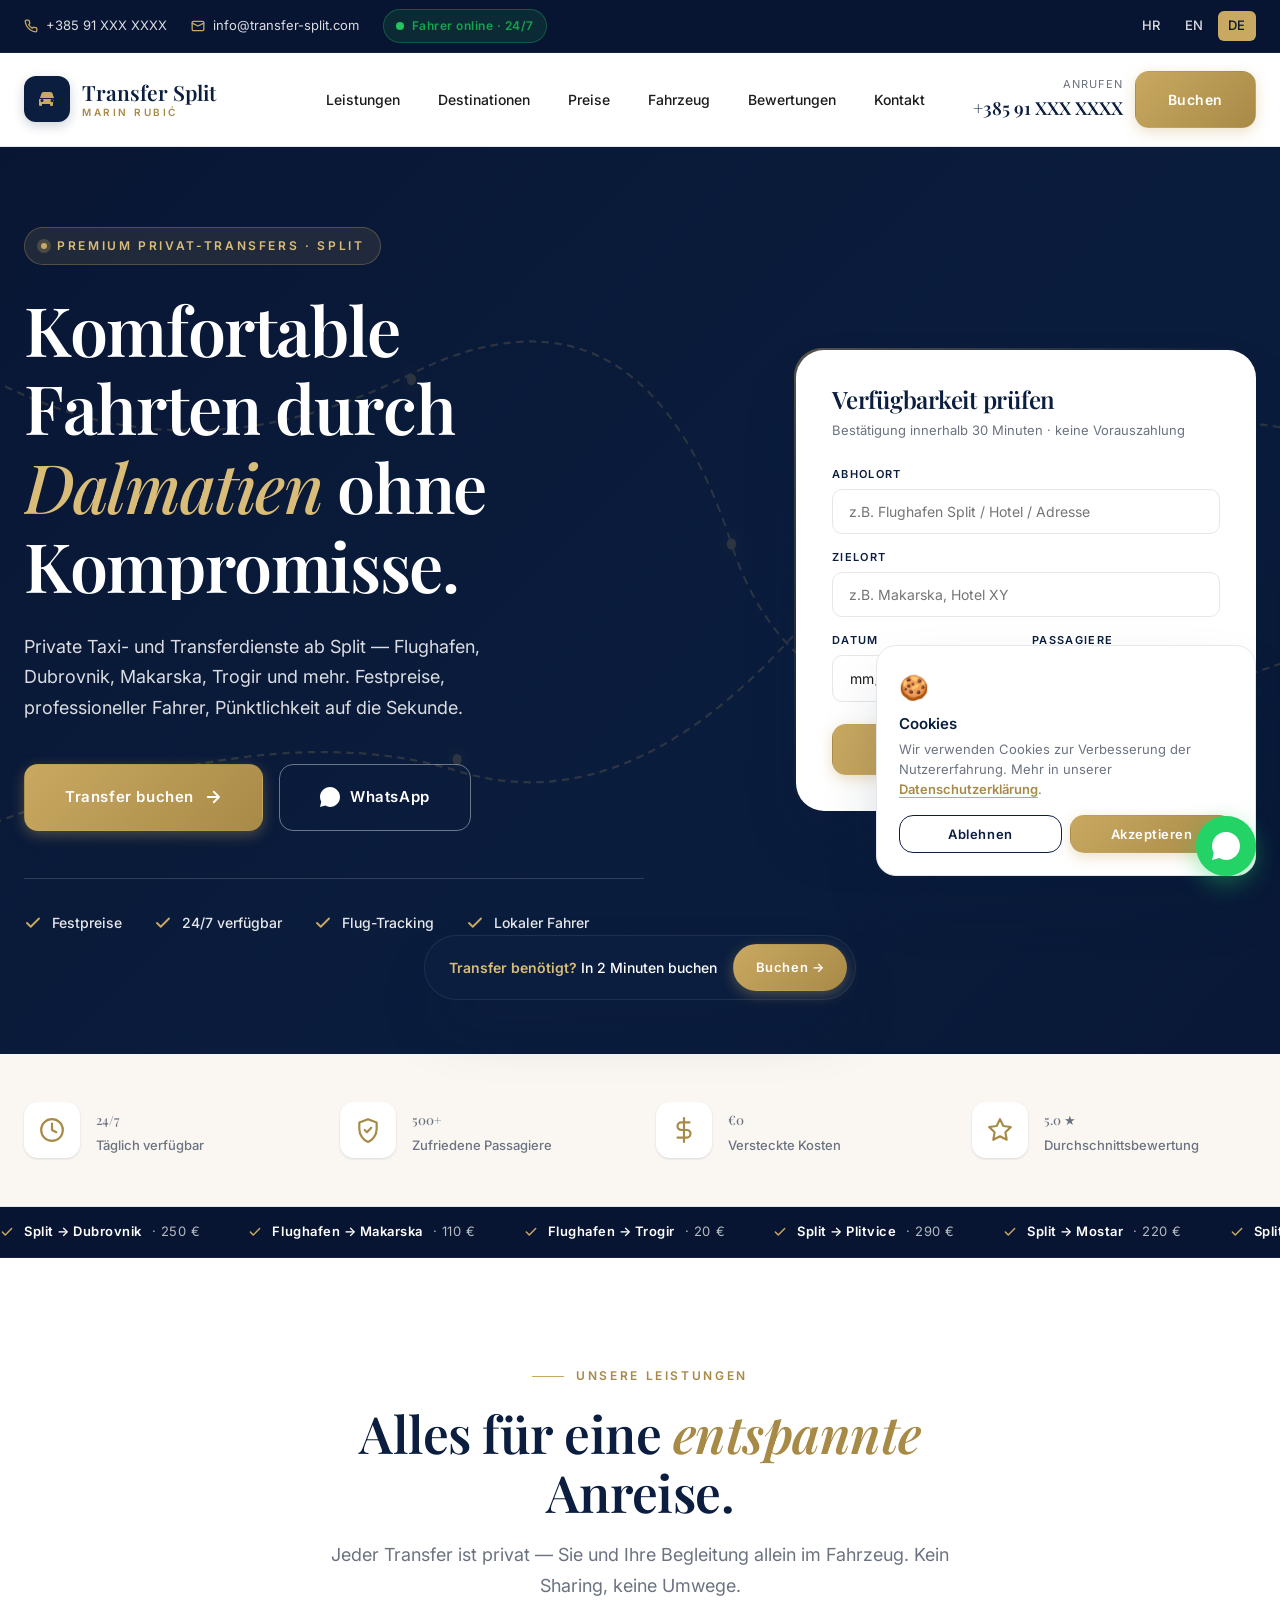
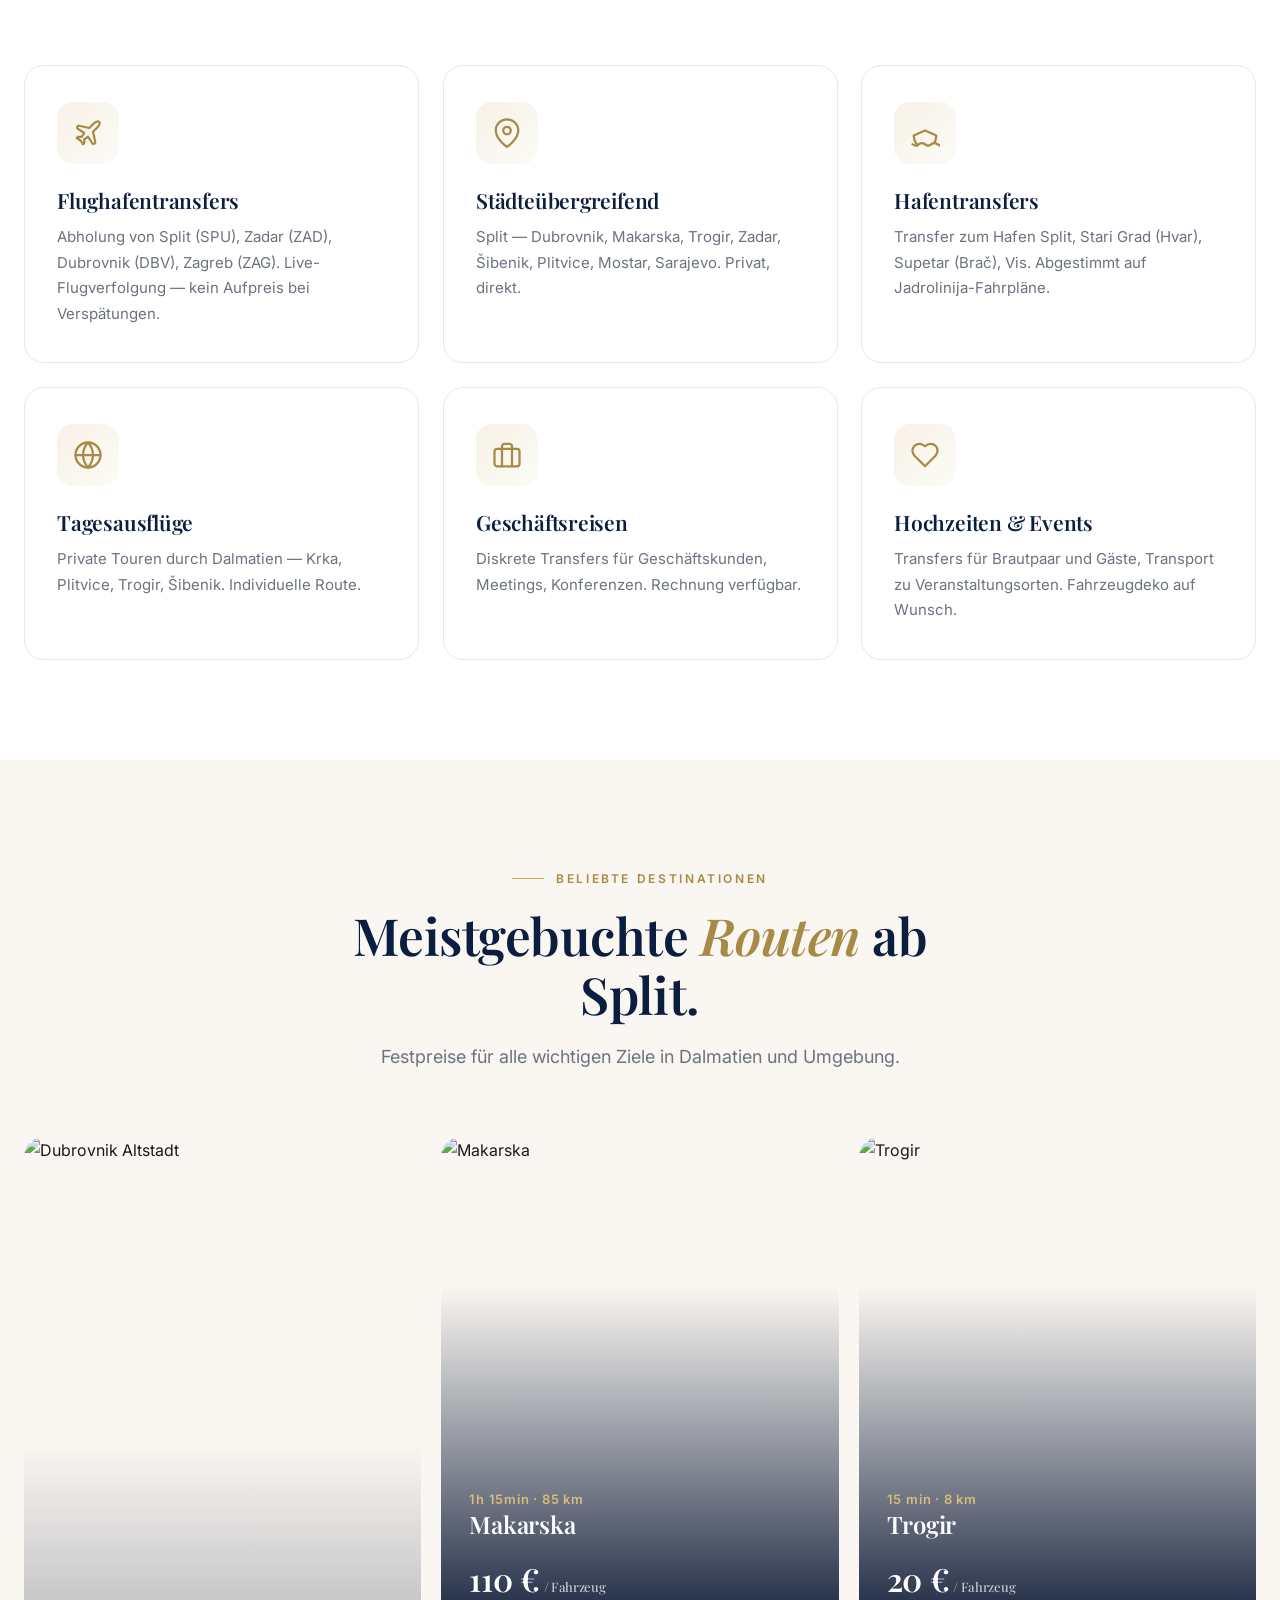
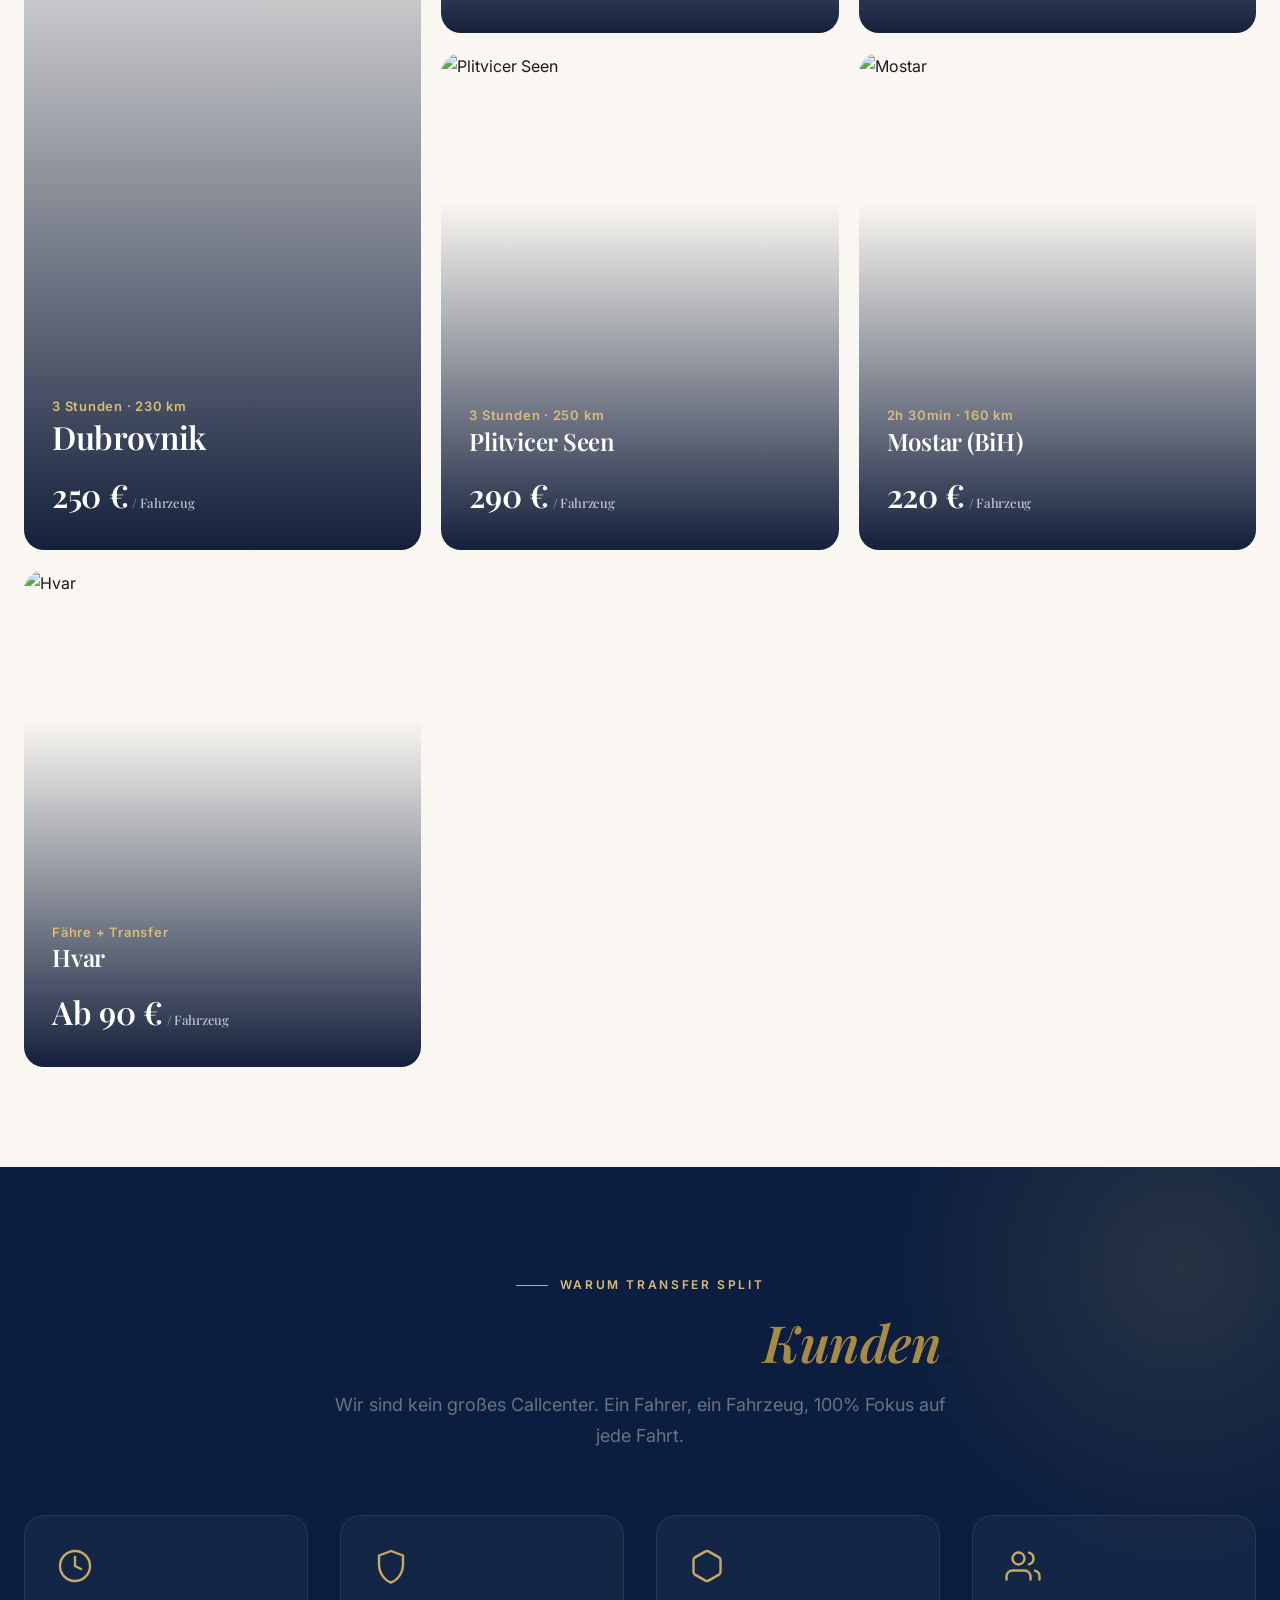
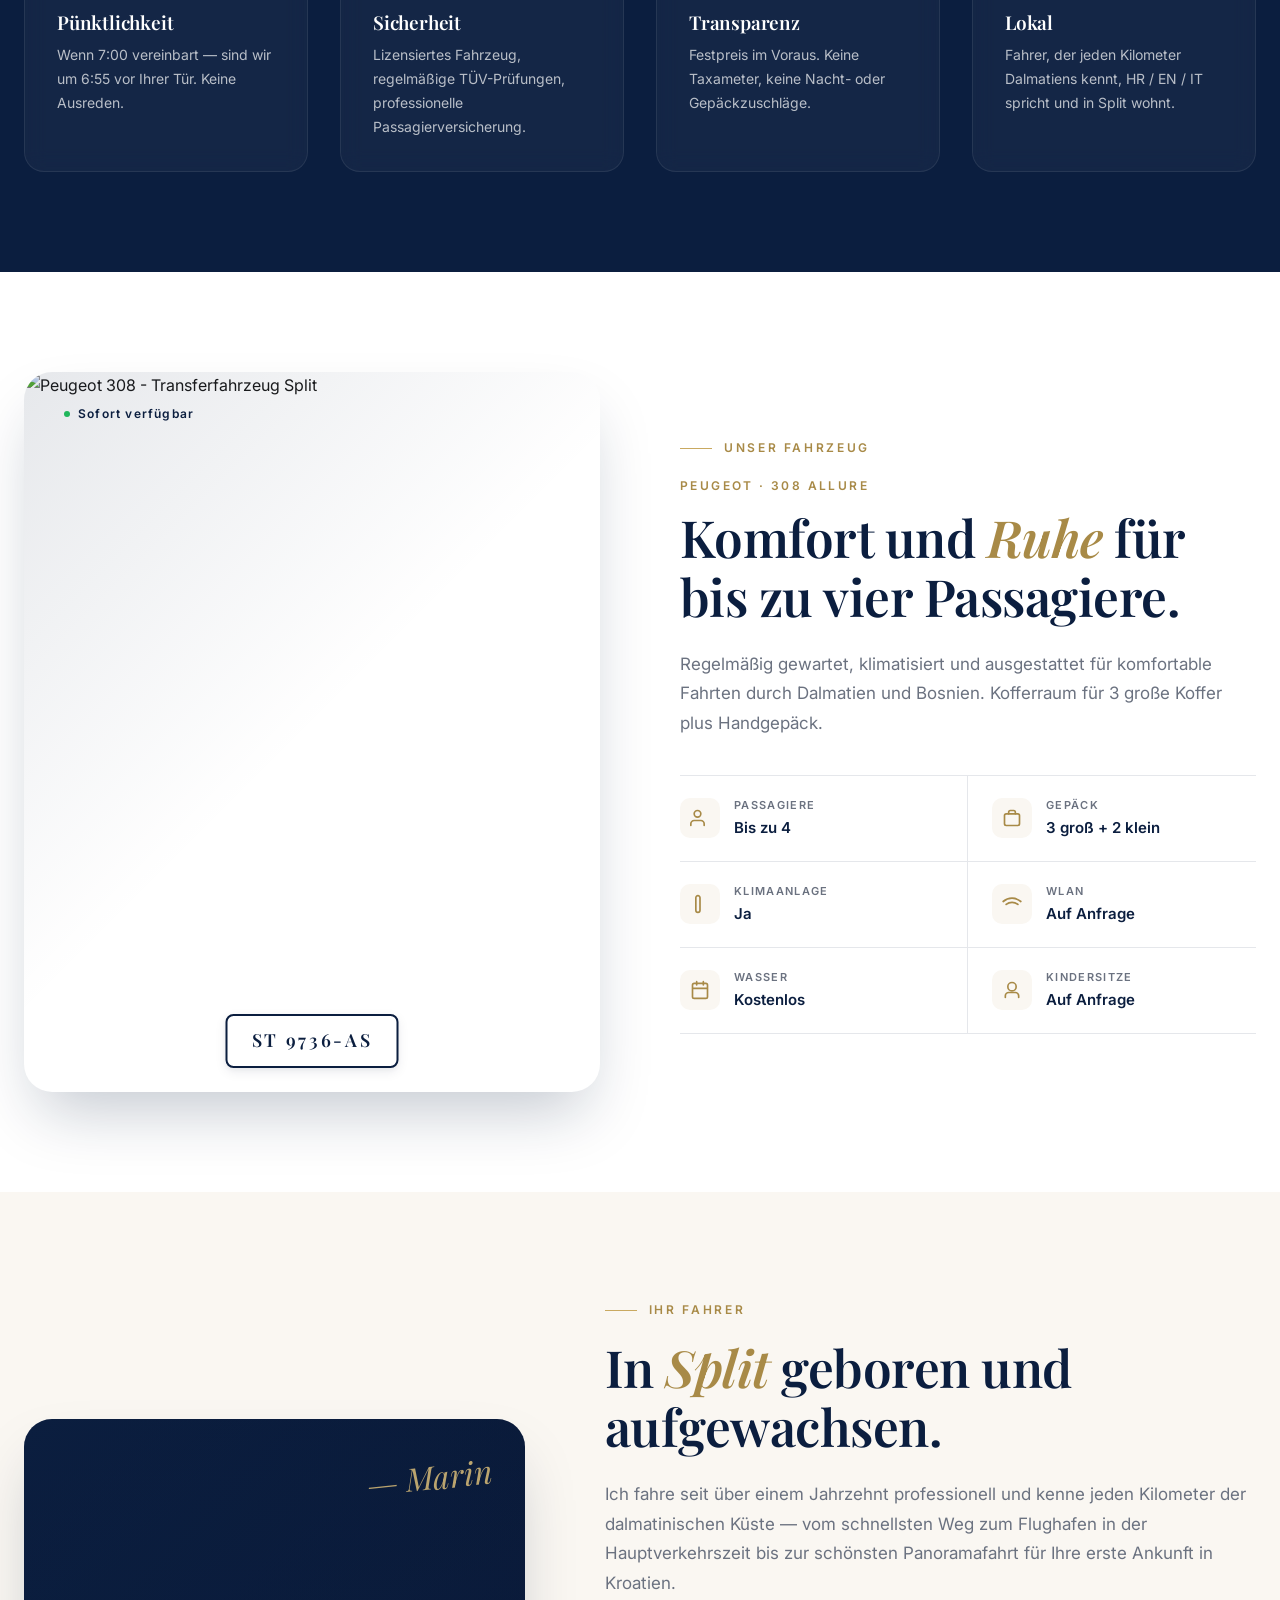
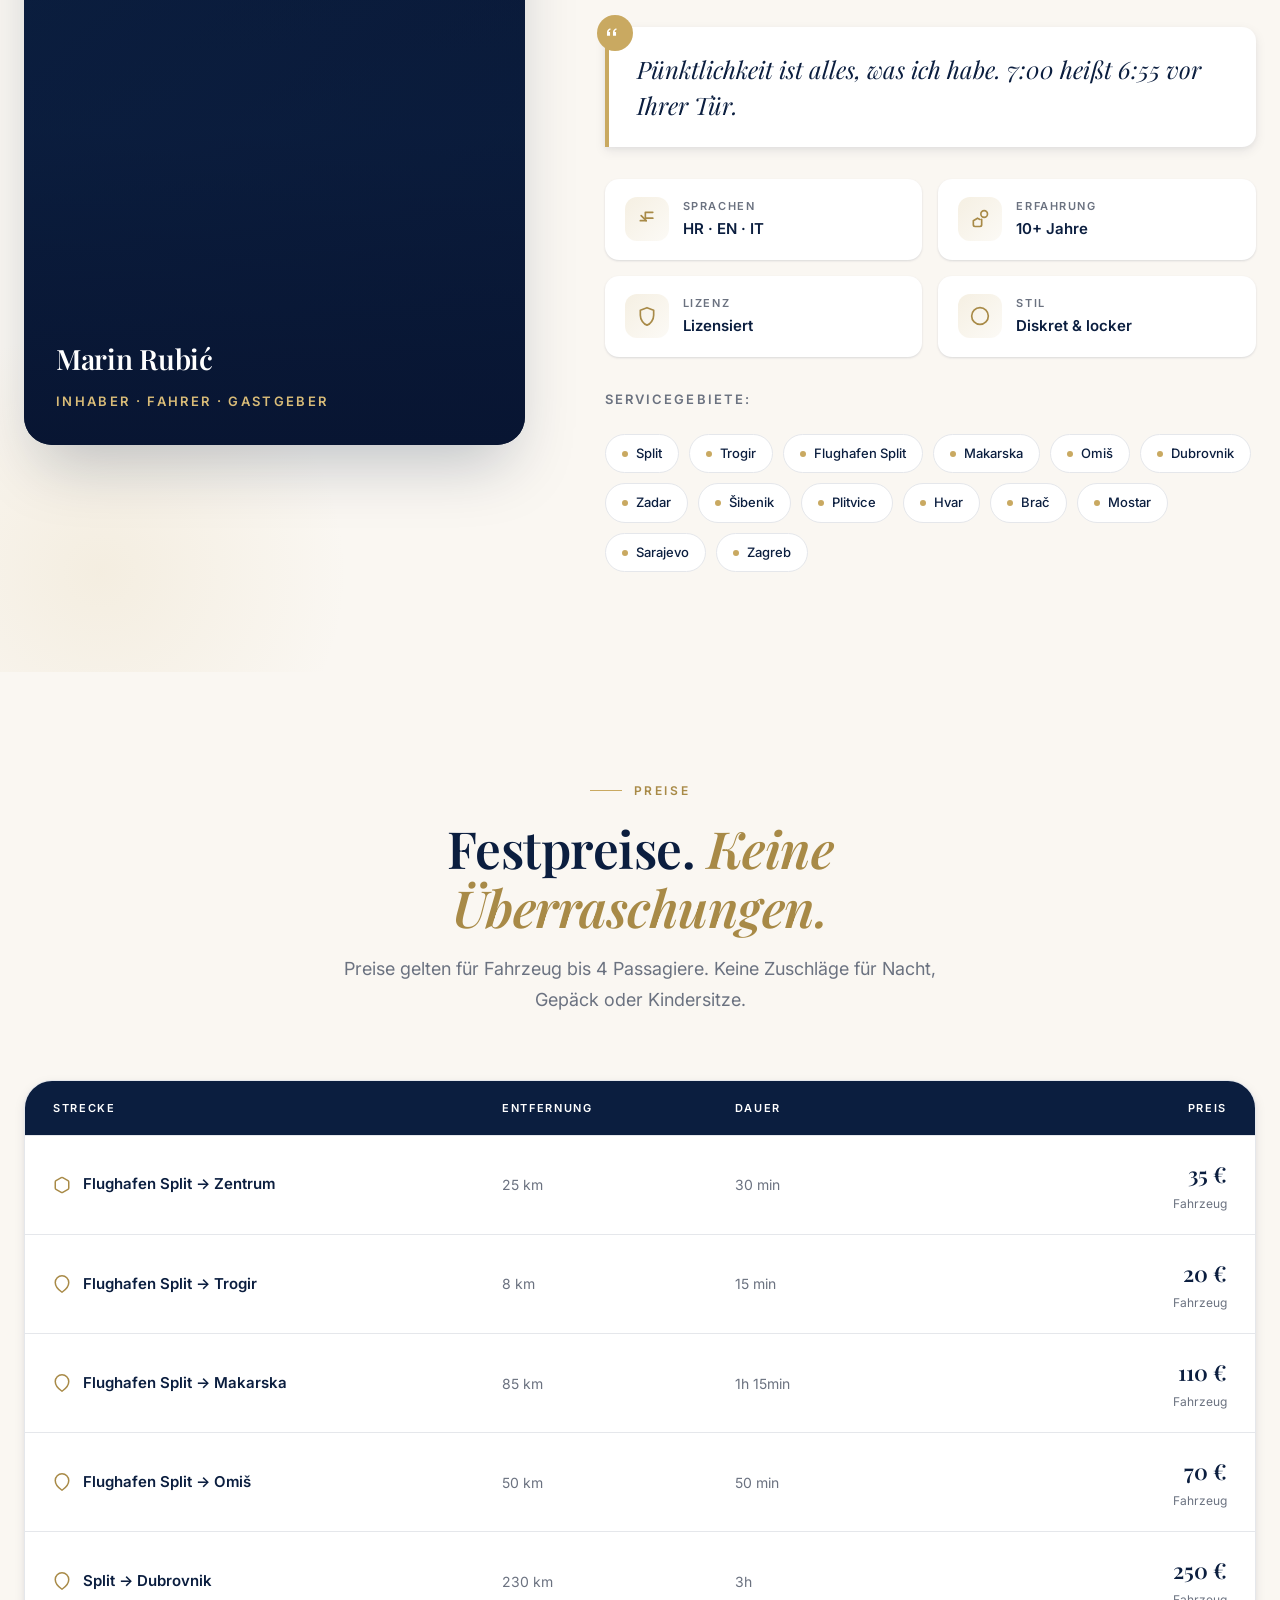
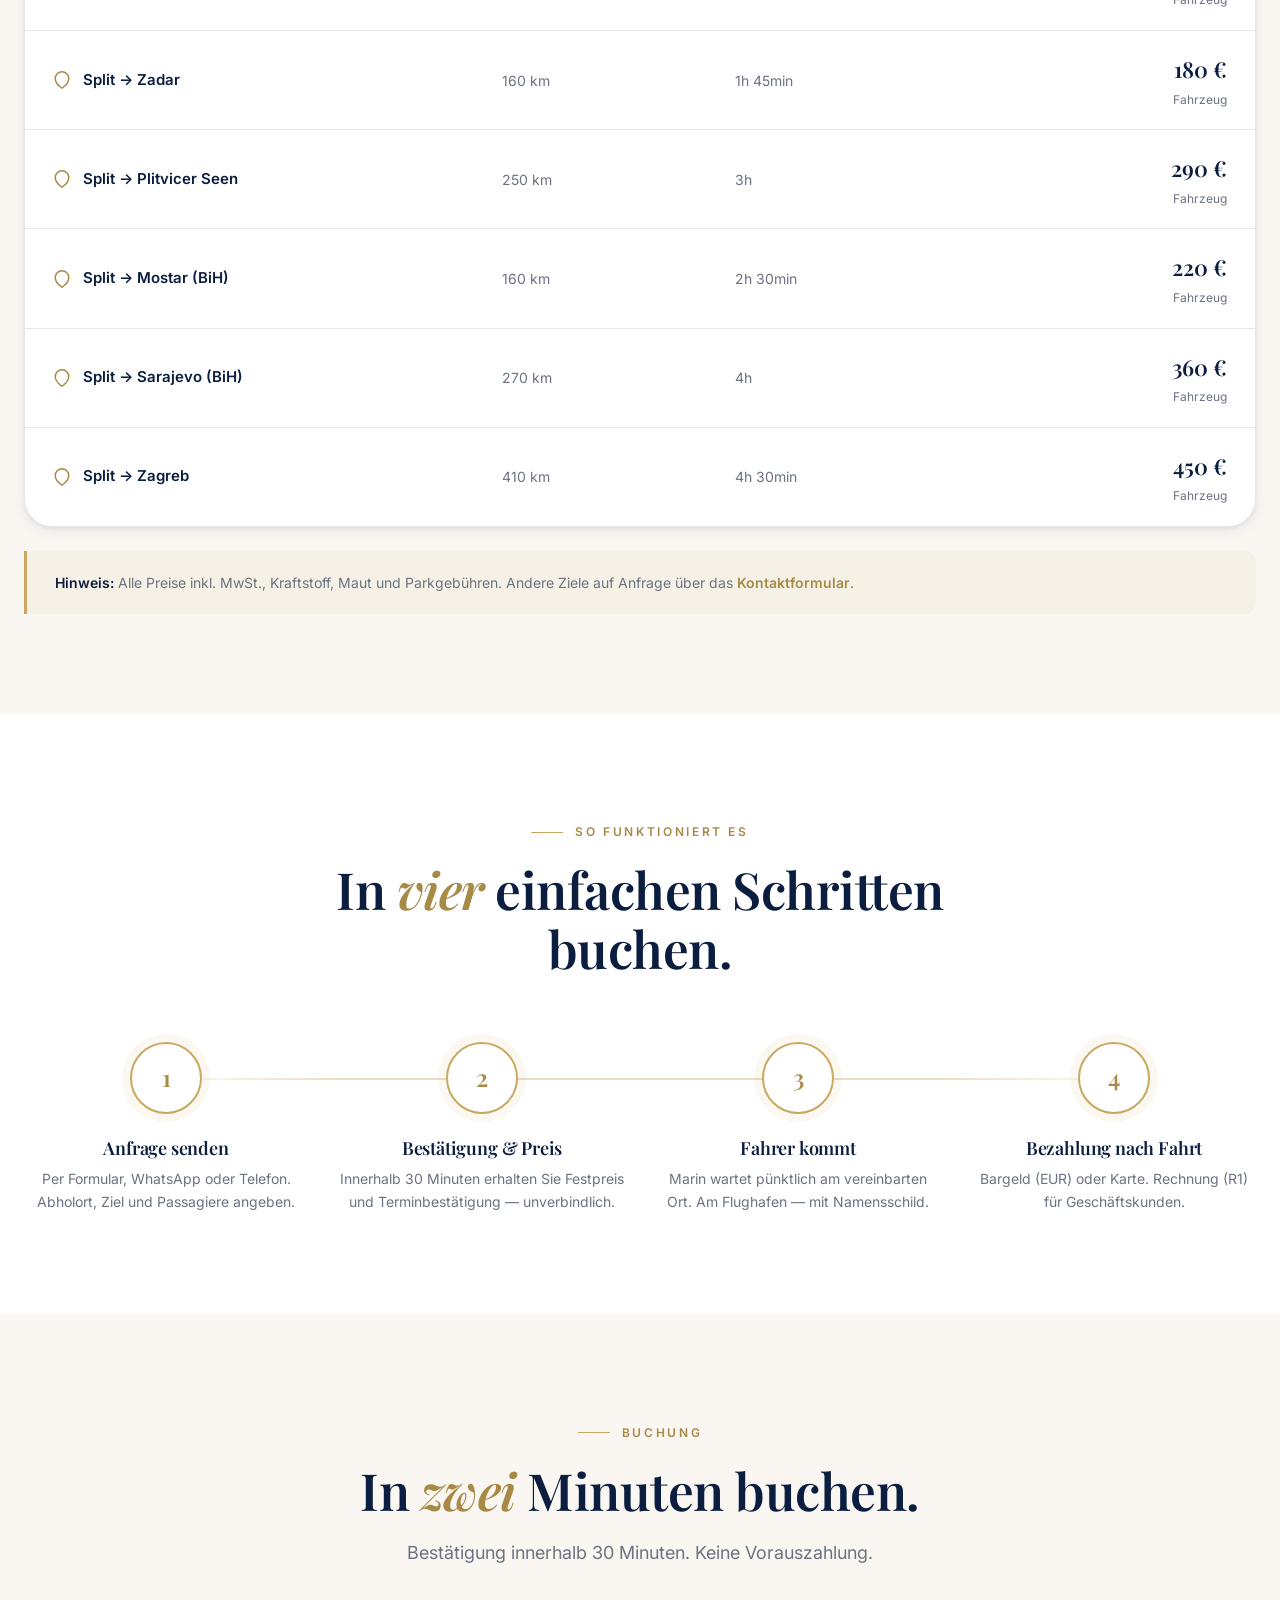
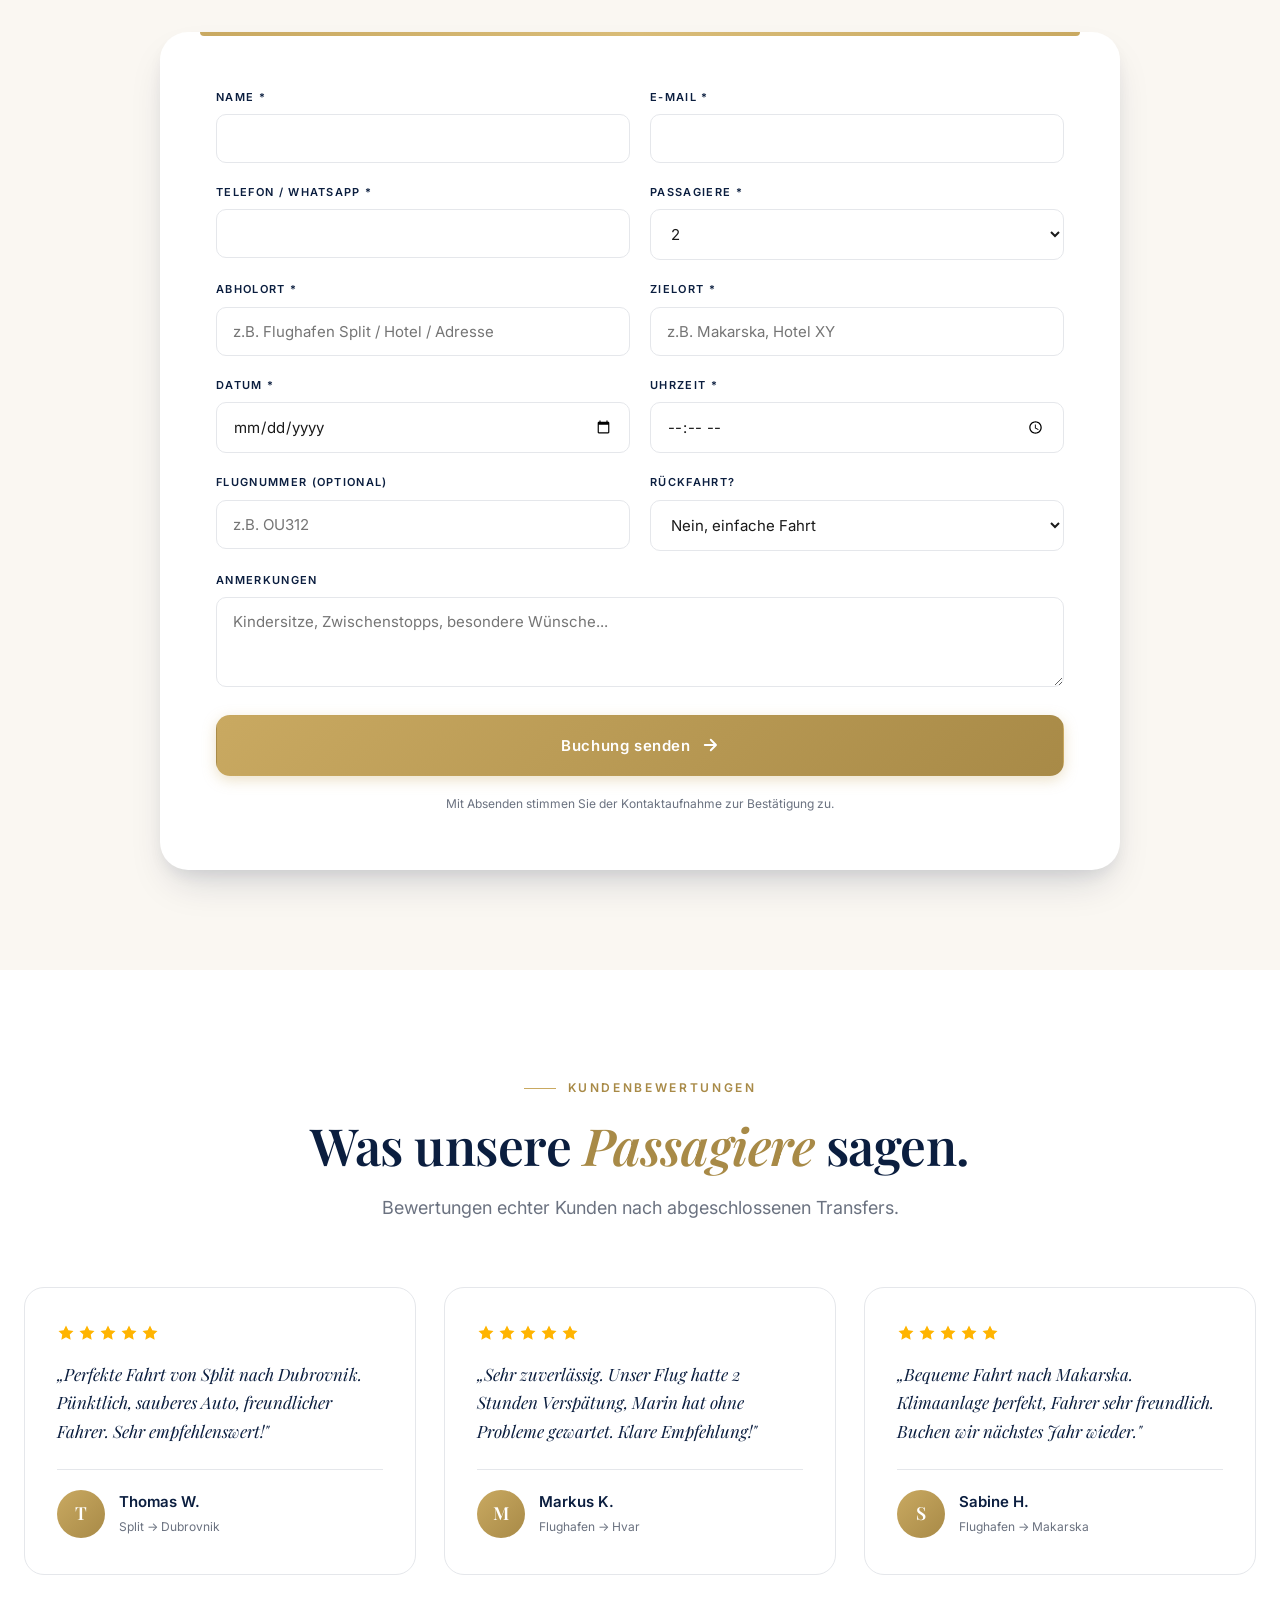
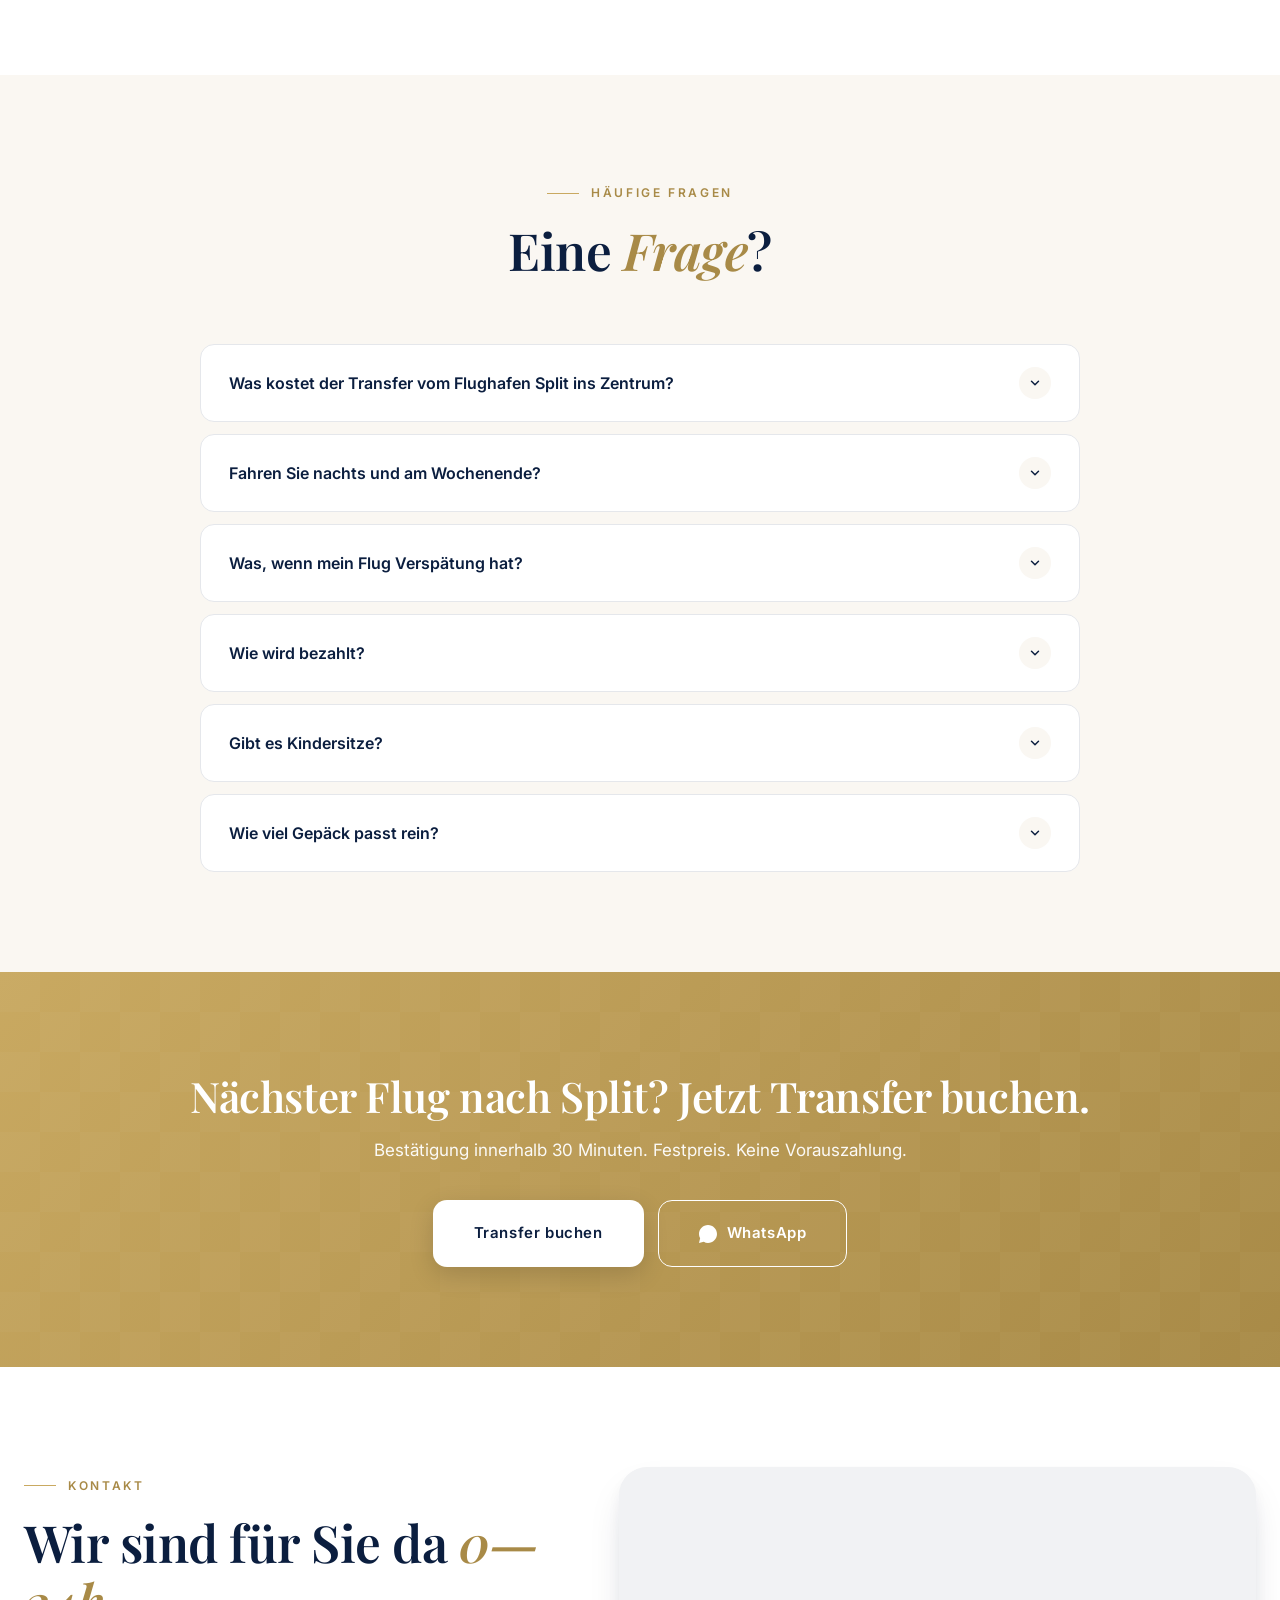
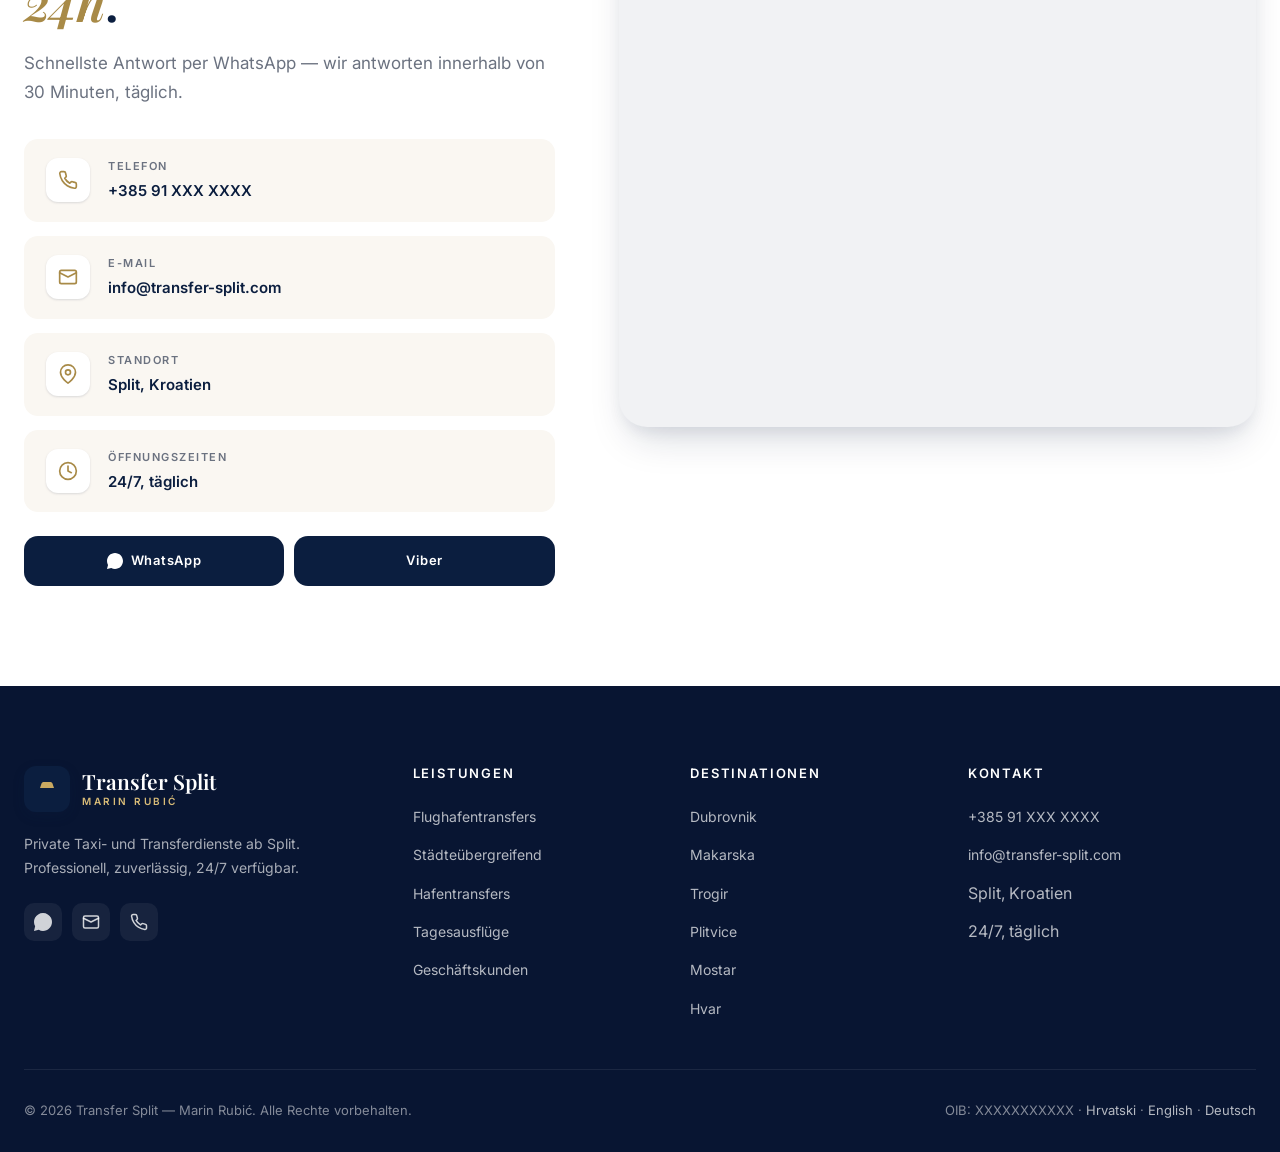
==== commit 2e81e31a: "Add Meet Marin section, pricing rows/destination cards click-to-prefill booking, FAQ smooth open, ar" ====
--- a/de.html
+++ b/de.html
@@ -187,6 +187,34 @@
         <li><div class="fleet__spec-icon"><svg width="20" height="20" viewBox="0 0 24 24" fill="none" stroke="currentColor" stroke-width="2" stroke-linecap="round" stroke-linejoin="round"><path d="M8 2v4M16 2v4M3 10h18M5 4h14a2 2 0 0 1 2 2v14a2 2 0 0 1-2 2H5a2 2 0 0 1-2-2V6a2 2 0 0 1 2-2z"/></svg></div><div class="fleet__spec-text"><small>Wasser</small><strong>Kostenlos</strong></div></li>
         <li><div class="fleet__spec-icon"><svg width="20" height="20" viewBox="0 0 24 24" fill="none" stroke="currentColor" stroke-width="2" stroke-linecap="round" stroke-linejoin="round"><circle cx="12" cy="8" r="5"/><path d="M20 21v-2a4 4 0 0 0-4-4H8a4 4 0 0 0-4 4v2"/></svg></div><div class="fleet__spec-text"><small>Kindersitze</small><strong>Auf Anfrage</strong></div></li>
       </ul>
+    </div>
+  </div>
+</section>
+
+<section class="meet">
+  <div class="container meet__inner">
+    <div class="meet__visual">
+      <div class="meet__sig">— Marin</div>
+      <div class="meet__caption">
+        <strong>Marin Rubić</strong>
+        <span>Inhaber · Fahrer · Gastgeber</span>
+      </div>
+    </div>
+    <div class="meet__text">
+      <span class="eyebrow">Ihr Fahrer</span>
+      <h2 class="section-title">In <em>Split</em> geboren und aufgewachsen.</h2>
+      <p style="color:var(--muted);font-size:17px;line-height:1.75">Ich fahre seit über einem Jahrzehnt professionell und kenne jeden Kilometer der dalmatinischen Küste — vom schnellsten Weg zum Flughafen in der Hauptverkehrszeit bis zur schönsten Panoramafahrt für Ihre erste Ankunft in Kroatien.</p>
+      <div class="quote-big">Pünktlichkeit ist alles, was ich habe. 7:00 heißt 6:55 vor Ihrer Tür.</div>
+      <div class="meet__skills">
+        <div class="meet__skill"><div class="meet__skill-icon"><svg width="20" height="20" viewBox="0 0 24 24" fill="none" stroke="currentColor" stroke-width="2" stroke-linecap="round" stroke-linejoin="round"><path d="m5 8 6 6"/><path d="M4 14h7"/><path d="M19 11h-9V4h9"/></svg></div><div class="meet__skill-text"><small>Sprachen</small><strong>HR · EN · IT</strong></div></div>
+        <div class="meet__skill"><div class="meet__skill-icon"><svg width="20" height="20" viewBox="0 0 24 24" fill="none" stroke="currentColor" stroke-width="2" stroke-linecap="round" stroke-linejoin="round"><path d="M14 12.5V19a2 2 0 0 1-2 2H6a2 2 0 0 1-2-2v-5l5-3 3 1.5"/><circle cx="17" cy="6" r="4"/></svg></div><div class="meet__skill-text"><small>Erfahrung</small><strong>10+ Jahre</strong></div></div>
+        <div class="meet__skill"><div class="meet__skill-icon"><svg width="20" height="20" viewBox="0 0 24 24" fill="none" stroke="currentColor" stroke-width="2" stroke-linecap="round" stroke-linejoin="round"><path d="M12 2 4 5v6c0 5.55 3.84 10.74 8 12 4.16-1.26 8-6.45 8-12V5l-8-3z"/></svg></div><div class="meet__skill-text"><small>Lizenz</small><strong>Lizensiert</strong></div></div>
+        <div class="meet__skill"><div class="meet__skill-icon"><svg width="20" height="20" viewBox="0 0 24 24" fill="none" stroke="currentColor" stroke-width="2" stroke-linecap="round" stroke-linejoin="round"><circle cx="12" cy="12" r="10"/></svg></div><div class="meet__skill-text"><small>Stil</small><strong>Diskret & locker</strong></div></div>
+      </div>
+      <p style="margin-top:32px;font-size:13px;letter-spacing:.16em;text-transform:uppercase;color:var(--muted);font-weight:600">Servicegebiete:</p>
+      <div class="areas">
+        <span class="areas__pill">Split</span><span class="areas__pill">Trogir</span><span class="areas__pill">Flughafen Split</span><span class="areas__pill">Makarska</span><span class="areas__pill">Omiš</span><span class="areas__pill">Dubrovnik</span><span class="areas__pill">Zadar</span><span class="areas__pill">Šibenik</span><span class="areas__pill">Plitvice</span><span class="areas__pill">Hvar</span><span class="areas__pill">Brač</span><span class="areas__pill">Mostar</span><span class="areas__pill">Sarajevo</span><span class="areas__pill">Zagreb</span>
+      </div>
     </div>
   </div>
 </section>
--- a/assets/css/style.css
+++ b/assets/css/style.css
@@ -1389,6 +1389,276 @@
   pointer-events:none;
 }
 .service-card:hover::after{opacity:1}
+
+/* ========================================================
+   PRICING ROWS INTERACTIVE
+   ======================================================== */
+.pricing-row{cursor:pointer}
+.pricing-row--head{cursor:default}
+.pricing-row:not(.pricing-row--head){position:relative}
+.pricing-row:not(.pricing-row--head)::after{
+  content:"";position:absolute;left:0;top:0;bottom:0;
+  width:3px;background:var(--gold);
+  transform:scaleY(0);transition:transform 300ms cubic-bezier(.16,1,.3,1);
+}
+.pricing-row:not(.pricing-row--head):hover::after{transform:scaleY(1)}
+.pricing-row:not(.pricing-row--head):hover{padding-left:34px}
+
+/* ========================================================
+   ABOUT MARIN SECTION
+   ======================================================== */
+.meet{
+  background:var(--cream);
+  position:relative;overflow:hidden;
+}
+.meet::before{
+  content:"";position:absolute;
+  left:-150px;bottom:-150px;
+  width:500px;height:500px;
+  background:radial-gradient(circle,rgba(201,169,97,.12) 0%,transparent 70%);
+  border-radius:50%;pointer-events:none;
+}
+.meet__inner{
+  display:grid;grid-template-columns:1fr 1.3fr;
+  gap:80px;align-items:center;
+  position:relative;z-index:1;
+}
+.meet__visual{
+  position:relative;
+  aspect-ratio:4/5;
+  border-radius:var(--radius-xl);
+  overflow:hidden;
+  background:linear-gradient(135deg,var(--navy) 0%,var(--navy-dark) 100%);
+  box-shadow:var(--shadow-xl);
+}
+.meet__visual::before{
+  content:"";position:absolute;inset:0;
+  background-image:url('https://images.unsplash.com/photo-1492144534655-ae79c964c9d7?auto=format&fit=crop&w=800&q=75');
+  background-size:cover;background-position:center;
+  opacity:.5;
+}
+.meet__visual::after{
+  content:"";position:absolute;inset:0;
+  background:linear-gradient(to top,rgba(8,21,50,.95) 0%,rgba(11,30,63,.6) 50%,rgba(11,30,63,.2) 100%);
+}
+.meet__caption{
+  position:absolute;bottom:32px;left:32px;right:32px;
+  z-index:2;color:var(--white);
+}
+.meet__caption strong{
+  display:block;
+  font-family:'Playfair Display',serif;
+  font-size:28px;font-weight:600;
+  margin-bottom:4px;letter-spacing:-.01em;
+}
+.meet__caption span{
+  font-size:13px;letter-spacing:.18em;
+  text-transform:uppercase;font-weight:600;
+  color:var(--gold-light);
+}
+.meet__sig{
+  position:absolute;top:32px;right:32px;
+  z-index:2;
+  font-family:'Playfair Display',serif;
+  font-style:italic;font-size:32px;
+  color:var(--gold-light);
+  transform:rotate(-6deg);
+  opacity:.85;
+}
+.meet__text h2{margin-bottom:24px}
+.meet__text .quote-big{
+  font-family:'Playfair Display',serif;
+  font-size:24px;line-height:1.5;font-style:italic;
+  color:var(--navy);
+  padding:24px 28px;
+  background:var(--white);
+  border-left:4px solid var(--gold);
+  border-radius:0 14px 14px 0;
+  margin:28px 0;
+  position:relative;
+  box-shadow:var(--shadow);
+}
+.meet__text .quote-big::before{
+  content:"";position:absolute;
+  top:-12px;left:-12px;
+  width:36px;height:36px;
+  background:var(--gold);color:var(--white);
+  border-radius:50%;
+  display:flex;align-items:center;justify-content:center;
+  font-family:'Playfair Display',serif;
+  font-size:32px;font-weight:600;line-height:1;
+  padding-bottom:6px;
+  background-image:url("data:image/svg+xml,%3Csvg xmlns='http://www.w3.org/2000/svg' width='18' height='18' viewBox='0 0 24 24' fill='%23ffffff'%3E%3Cpath d='M9.3 11.3c0-2.7 1.4-4.6 4.3-5.7l.7 1.7c-1.7.7-2.7 1.9-2.7 3.5h1.8v5h-4.1v-4.5zm-8 0c0-2.7 1.4-4.6 4.3-5.7l.7 1.7c-1.7.7-2.7 1.9-2.7 3.5h1.8v5H1.3v-4.5z'/%3E%3C/svg%3E");
+  background-repeat:no-repeat;background-position:center;
+}
+.meet__skills{
+  display:grid;grid-template-columns:repeat(2,1fr);
+  gap:16px;
+  margin-top:32px;
+}
+.meet__skill{
+  display:flex;align-items:center;gap:14px;
+  padding:18px 20px;
+  background:var(--white);
+  border-radius:var(--radius);
+  box-shadow:var(--shadow-sm);
+  transition:all var(--transition);
+}
+.meet__skill:hover{transform:translateY(-3px);box-shadow:var(--shadow)}
+.meet__skill-icon{
+  width:44px;height:44px;flex-shrink:0;
+  background:linear-gradient(135deg,rgba(201,169,97,.18),rgba(201,169,97,.06));
+  border-radius:12px;
+  display:flex;align-items:center;justify-content:center;
+  color:var(--gold-dark);
+}
+.meet__skill-text small{display:block;font-size:11px;letter-spacing:.14em;text-transform:uppercase;color:var(--muted);font-weight:600}
+.meet__skill-text strong{font-size:15px;color:var(--navy);font-weight:600}
+
+/* ========================================================
+   SECTION CURVE DIVIDERS
+   ======================================================== */
+.divider{
+  position:relative;
+  height:80px;margin-top:-80px;
+  z-index:1;pointer-events:none;
+}
+.divider svg{width:100%;height:100%;display:block}
+
+/* ========================================================
+   GALLERY CAROUSEL
+   ======================================================== */
+.gallery-wrap{margin-top:48px}
+.gallery-grid{
+  display:grid;
+  grid-template-columns:repeat(4,1fr);
+  gap:14px;
+}
+.gallery-item{
+  position:relative;
+  aspect-ratio:1;
+  border-radius:var(--radius);
+  overflow:hidden;
+  cursor:zoom-in;
+  background:var(--cream);
+  transition:all var(--transition);
+}
+.gallery-item img{
+  width:100%;height:100%;
+  object-fit:cover;
+  transition:transform var(--transition-slow);
+}
+.gallery-item::after{
+  content:"";position:absolute;inset:0;
+  background:rgba(11,30,63,.15);
+  opacity:0;transition:opacity var(--transition);
+}
+.gallery-item:hover::after{opacity:1}
+.gallery-item:hover img{transform:scale(1.08)}
+.gallery-item__zoom{
+  position:absolute;top:50%;left:50%;
+  width:48px;height:48px;
+  background:var(--white);color:var(--navy);
+  border-radius:50%;
+  display:flex;align-items:center;justify-content:center;
+  transform:translate(-50%,-50%) scale(.5);
+  opacity:0;
+  transition:all 400ms cubic-bezier(.16,1,.3,1);
+  z-index:1;
+  box-shadow:var(--shadow);
+}
+.gallery-item:hover .gallery-item__zoom{
+  transform:translate(-50%,-50%) scale(1);
+  opacity:1;
+}
+
+/* ========================================================
+   FORM FIELD FLOATING LABEL EFFECT
+   ======================================================== */
+.field input:focus,.field select:focus,.field textarea:focus{
+  transform:translateY(-1px);
+}
+
+/* ========================================================
+   ROUTE PILL (for prefilling animation)
+   ======================================================== */
+@keyframes pulse-gold{
+  0%{box-shadow:0 0 0 0 rgba(201,169,97,.5)}
+  70%{box-shadow:0 0 0 16px rgba(201,169,97,0)}
+  100%{box-shadow:0 0 0 0 rgba(201,169,97,0)}
+}
+.field--pulse input,.field--pulse select{
+  animation:pulse-gold 1.5s ease-out;
+}
+
+/* ========================================================
+   PRICE TICKER (small live updating number)
+   ======================================================== */
+.price-ticker{
+  display:inline-flex;align-items:baseline;gap:3px;
+  font-family:'Playfair Display',serif;
+  font-size:48px;font-weight:600;
+  color:var(--gold-light);
+}
+.price-ticker small{font-size:18px;color:rgba(255,255,255,.7);font-weight:500;font-family:'Inter',sans-serif}
+
+/* ========================================================
+   AREA COVERED SECTION
+   ======================================================== */
+.areas{
+  display:flex;flex-wrap:wrap;gap:10px;
+  margin-top:24px;
+}
+.areas__pill{
+  padding:8px 16px;
+  background:var(--white);
+  border:1px solid var(--line);
+  border-radius:100px;
+  font-size:13px;font-weight:500;color:var(--navy);
+  transition:all var(--transition);
+  display:inline-flex;align-items:center;gap:8px;
+}
+.areas__pill::before{
+  content:"";width:6px;height:6px;
+  background:var(--gold);border-radius:50%;
+}
+.areas__pill:hover{
+  background:var(--navy);color:var(--white);
+  border-color:var(--navy);
+  transform:translateY(-2px);
+  box-shadow:var(--shadow);
+}
+
+/* ========================================================
+   FAQ smoother open animation
+   ======================================================== */
+.faq-item p{
+  max-height:0;overflow:hidden;
+  padding:0 28px;
+  transition:max-height 400ms cubic-bezier(.16,1,.3,1),padding 400ms ease;
+}
+.faq-item[open] p{
+  max-height:500px;
+  padding:0 28px 26px;
+}
+/* Reset for older browsers / fallback */
+@supports not selector(:is(*,*)){
+  .faq-item p{max-height:none;padding:0 28px 26px}
+  .faq-item:not([open]) p{display:none}
+}
+
+/* ========================================================
+   RESPONSIVE for new sections
+   ======================================================== */
+@media (max-width: 960px){
+  .meet__inner{grid-template-columns:1fr;gap:48px}
+  .meet__visual{max-width:420px;margin:0 auto;aspect-ratio:1}
+  .meet__skills{grid-template-columns:1fr}
+  .gallery-grid{grid-template-columns:repeat(2,1fr)}
+  .meet__text .quote-big{font-size:18px;padding:20px 22px}
+  .meet__sig{font-size:24px;top:20px;right:20px}
+  .divider{height:50px;margin-top:-50px}
+}
 
 /* ========================================================
    REDUCED MOTION
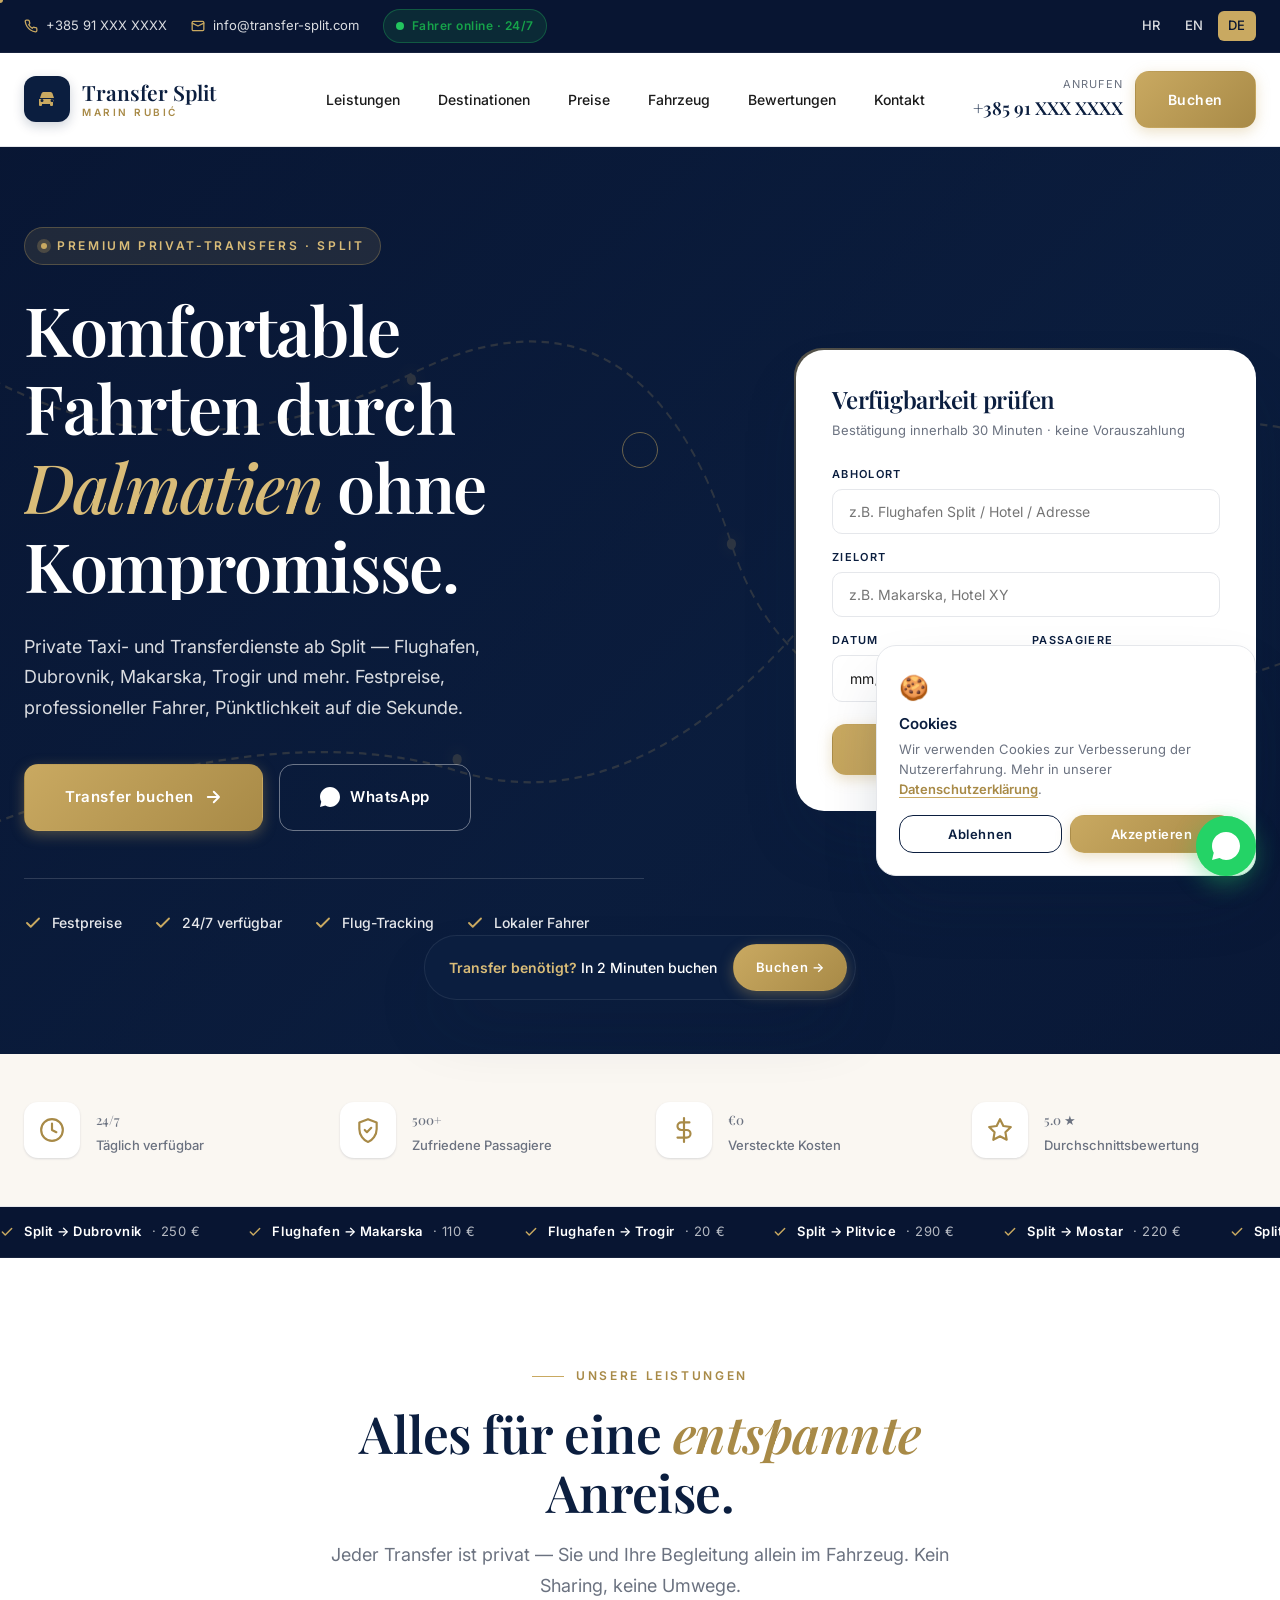
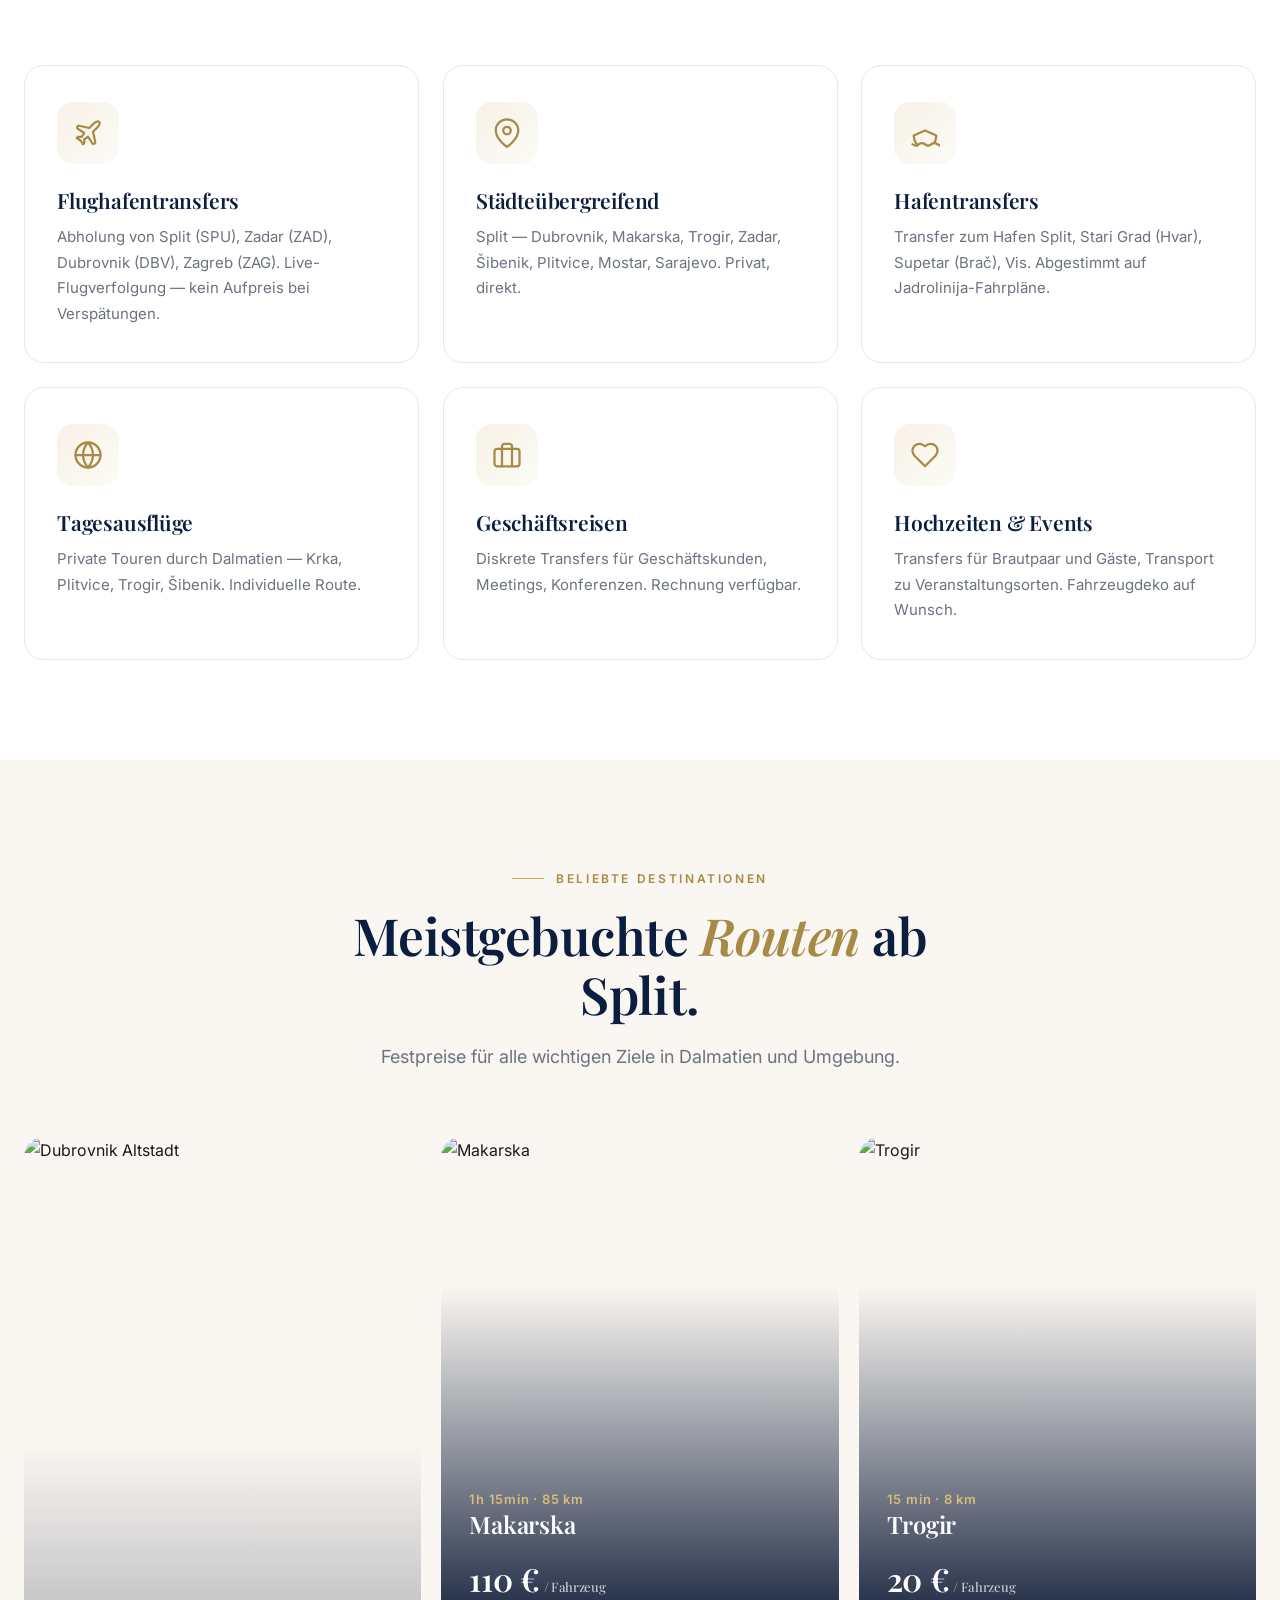
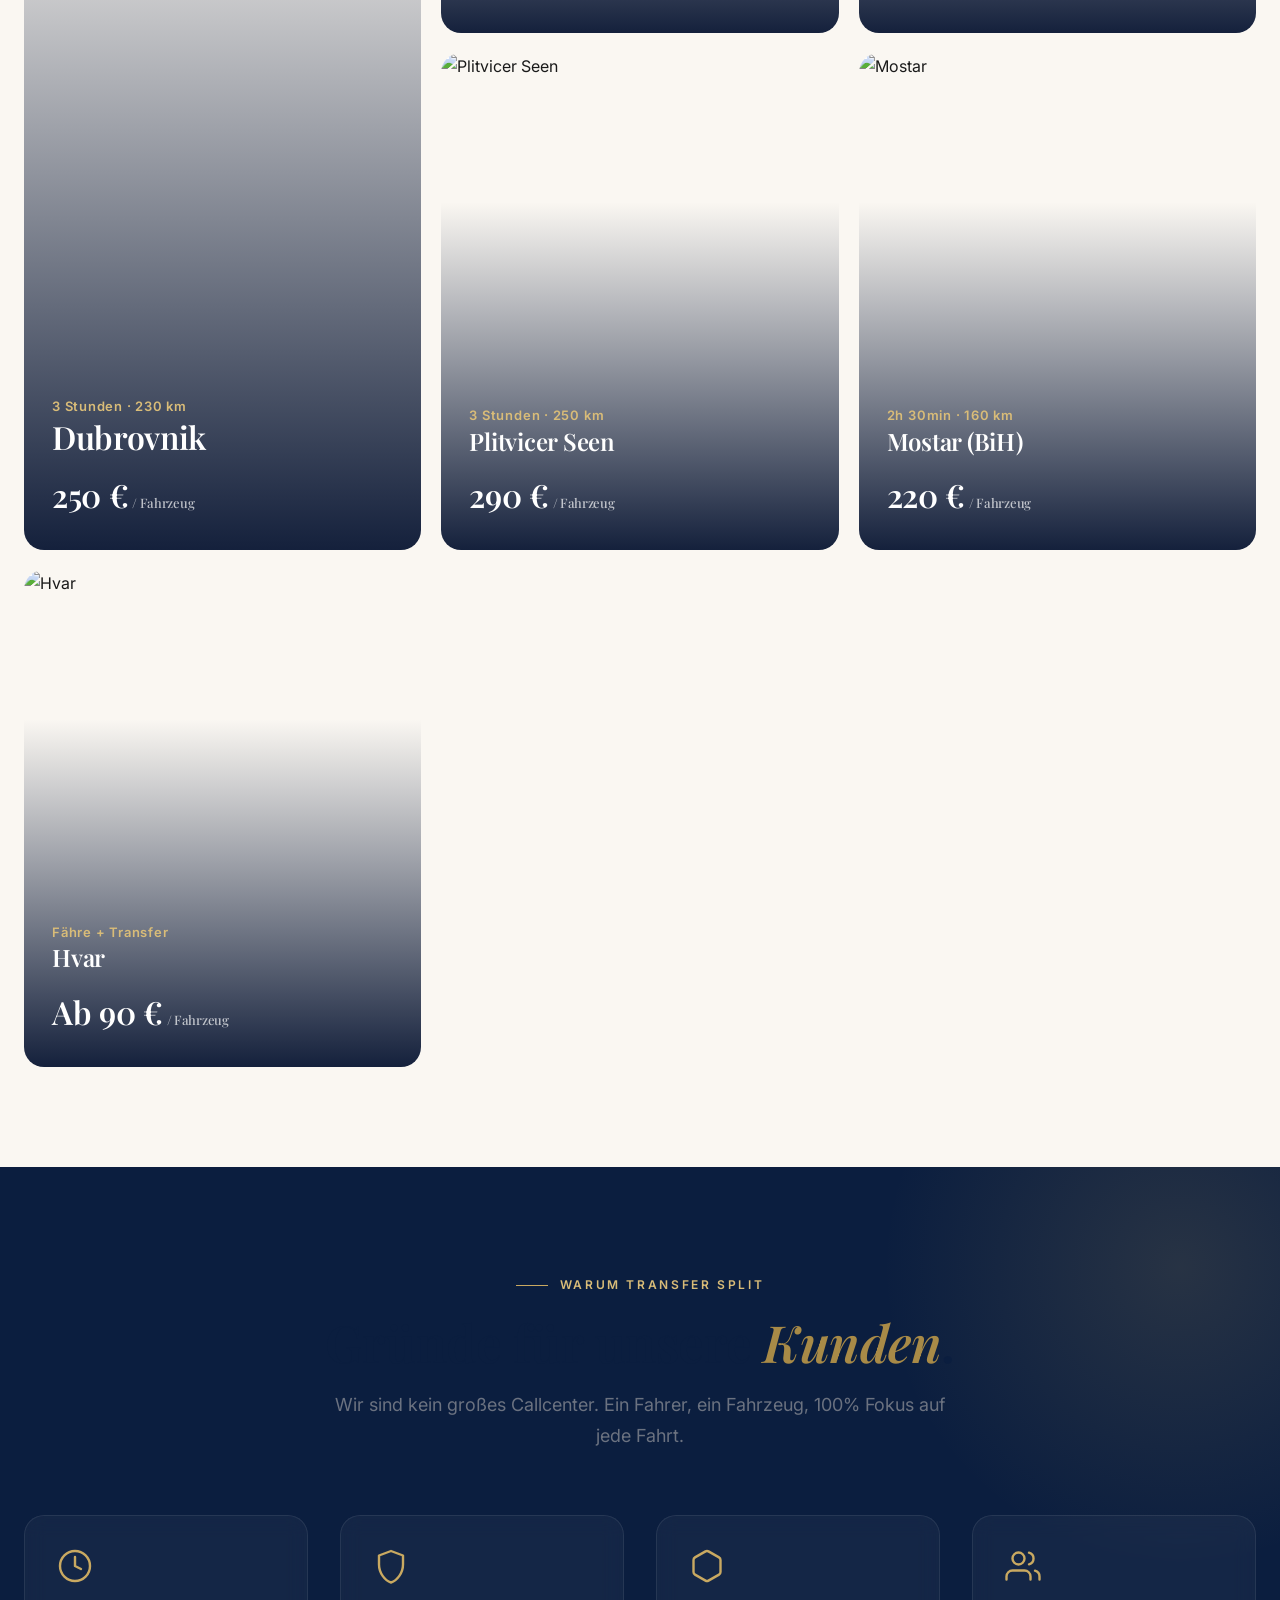
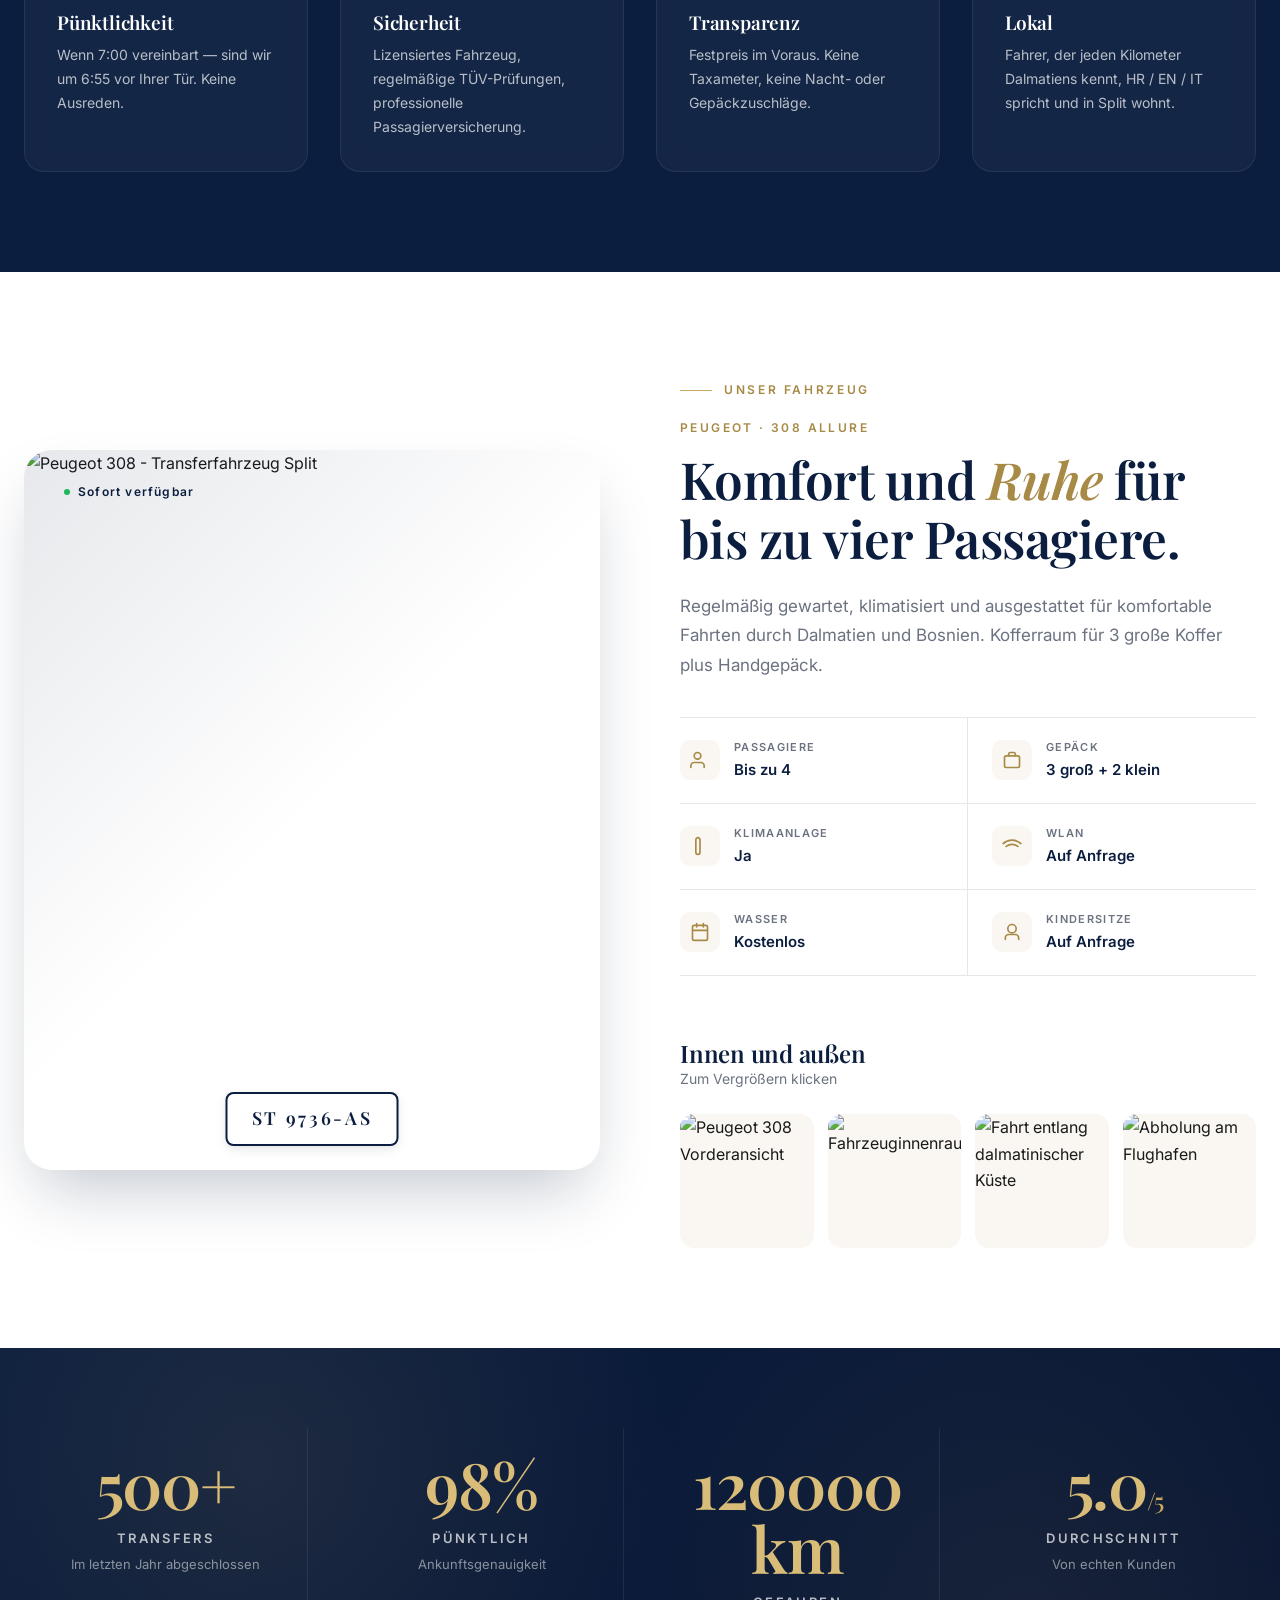
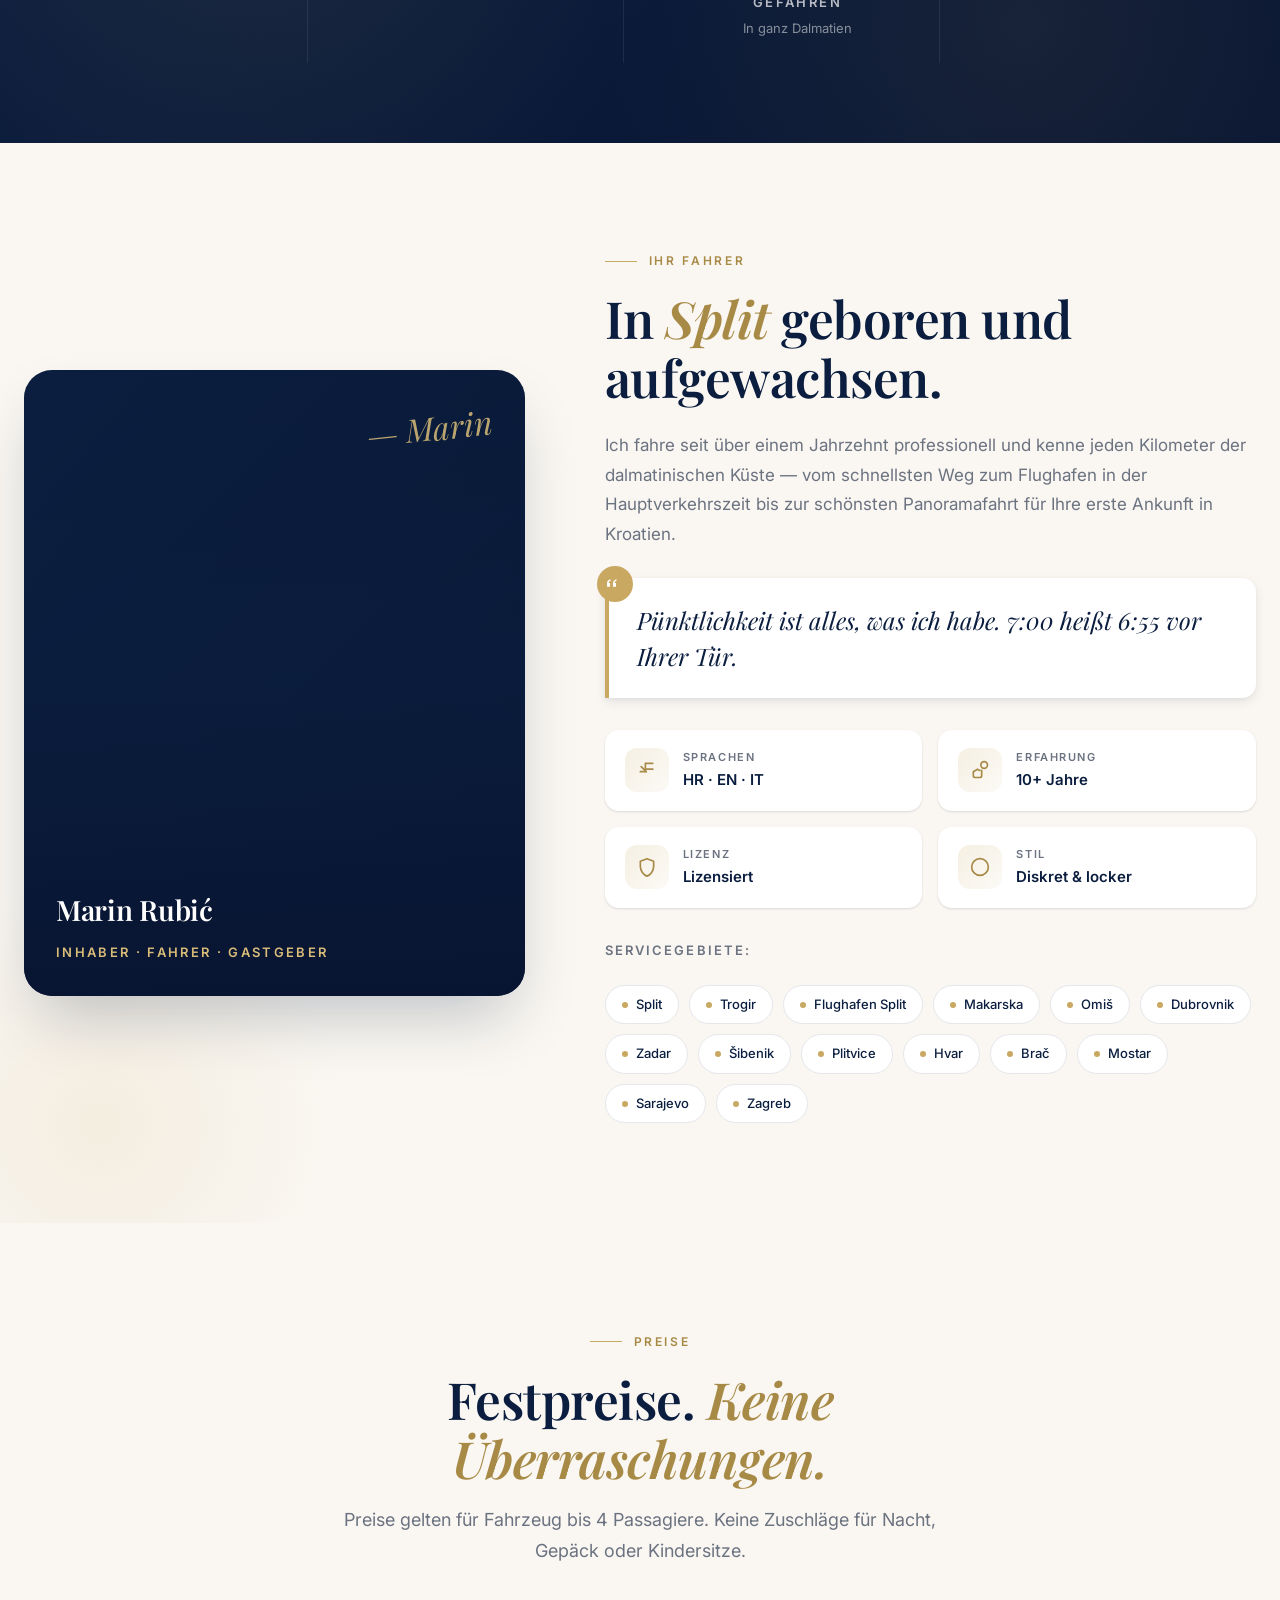
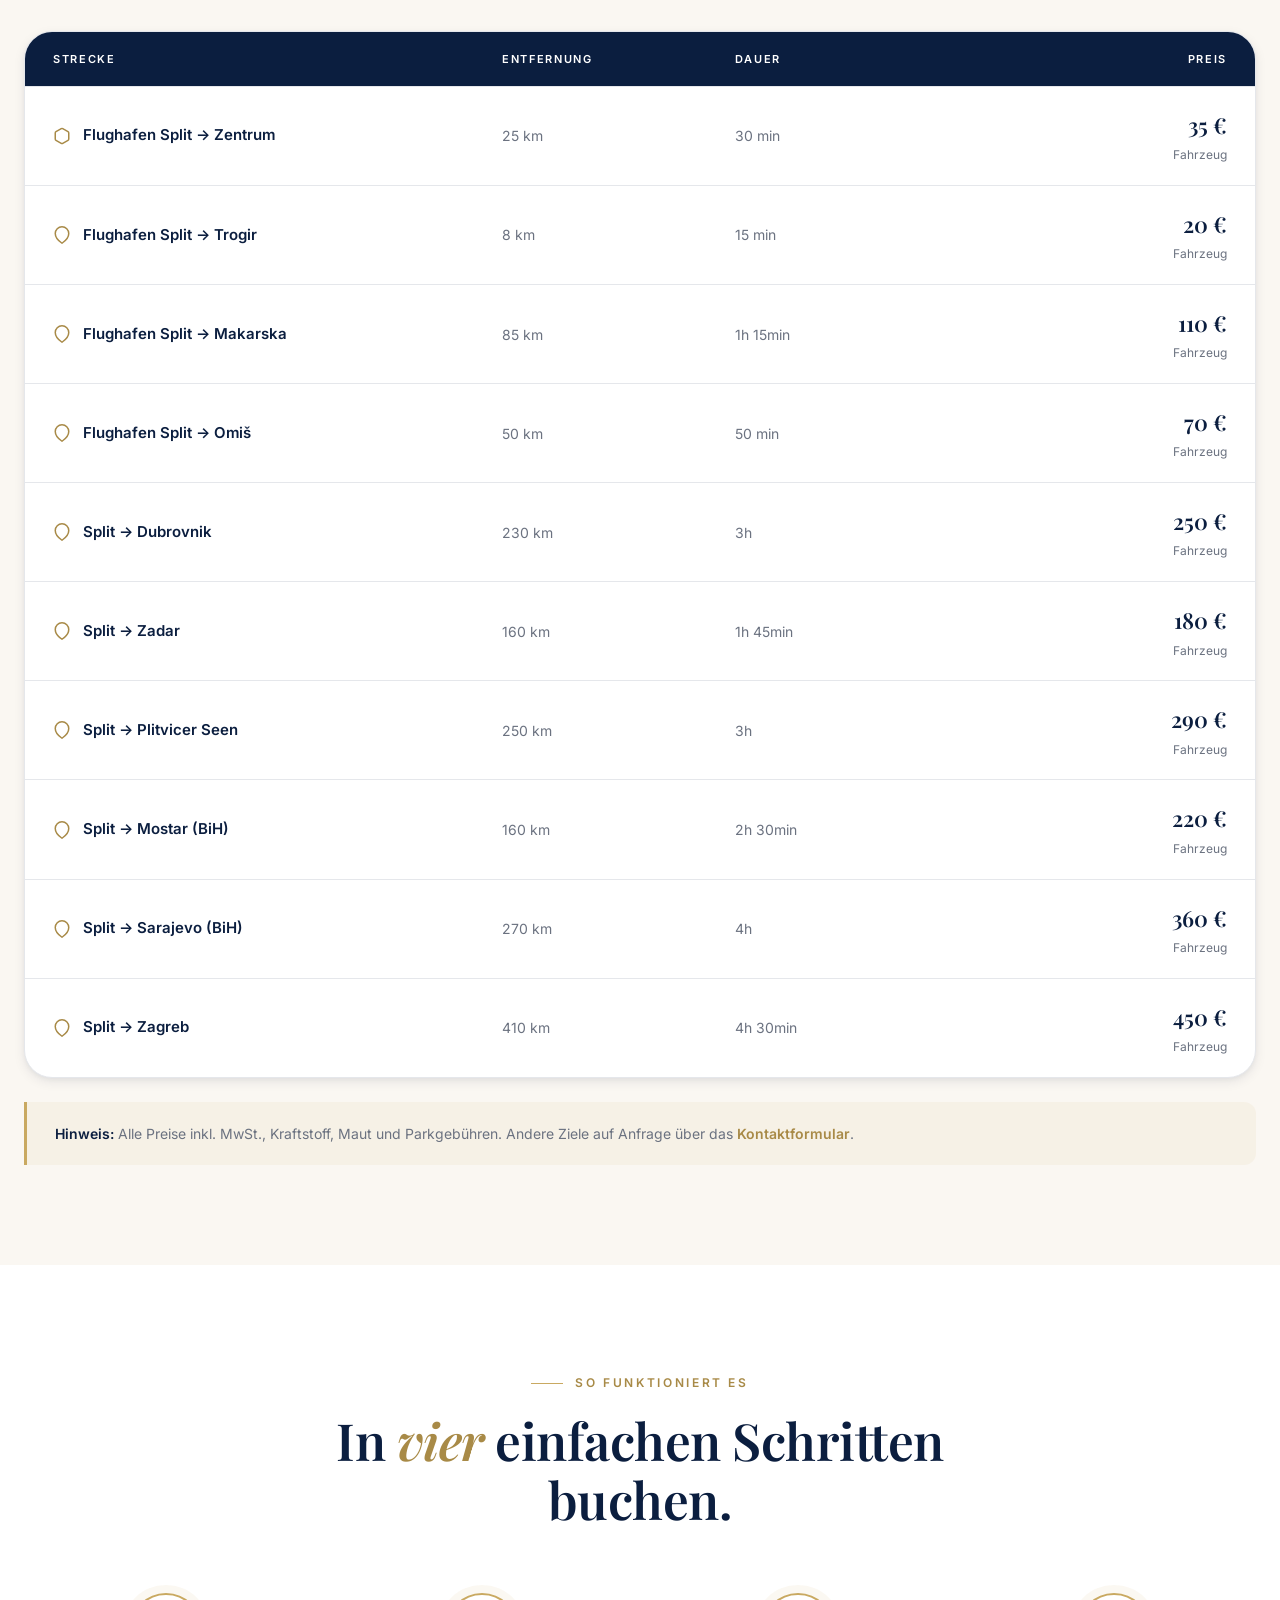
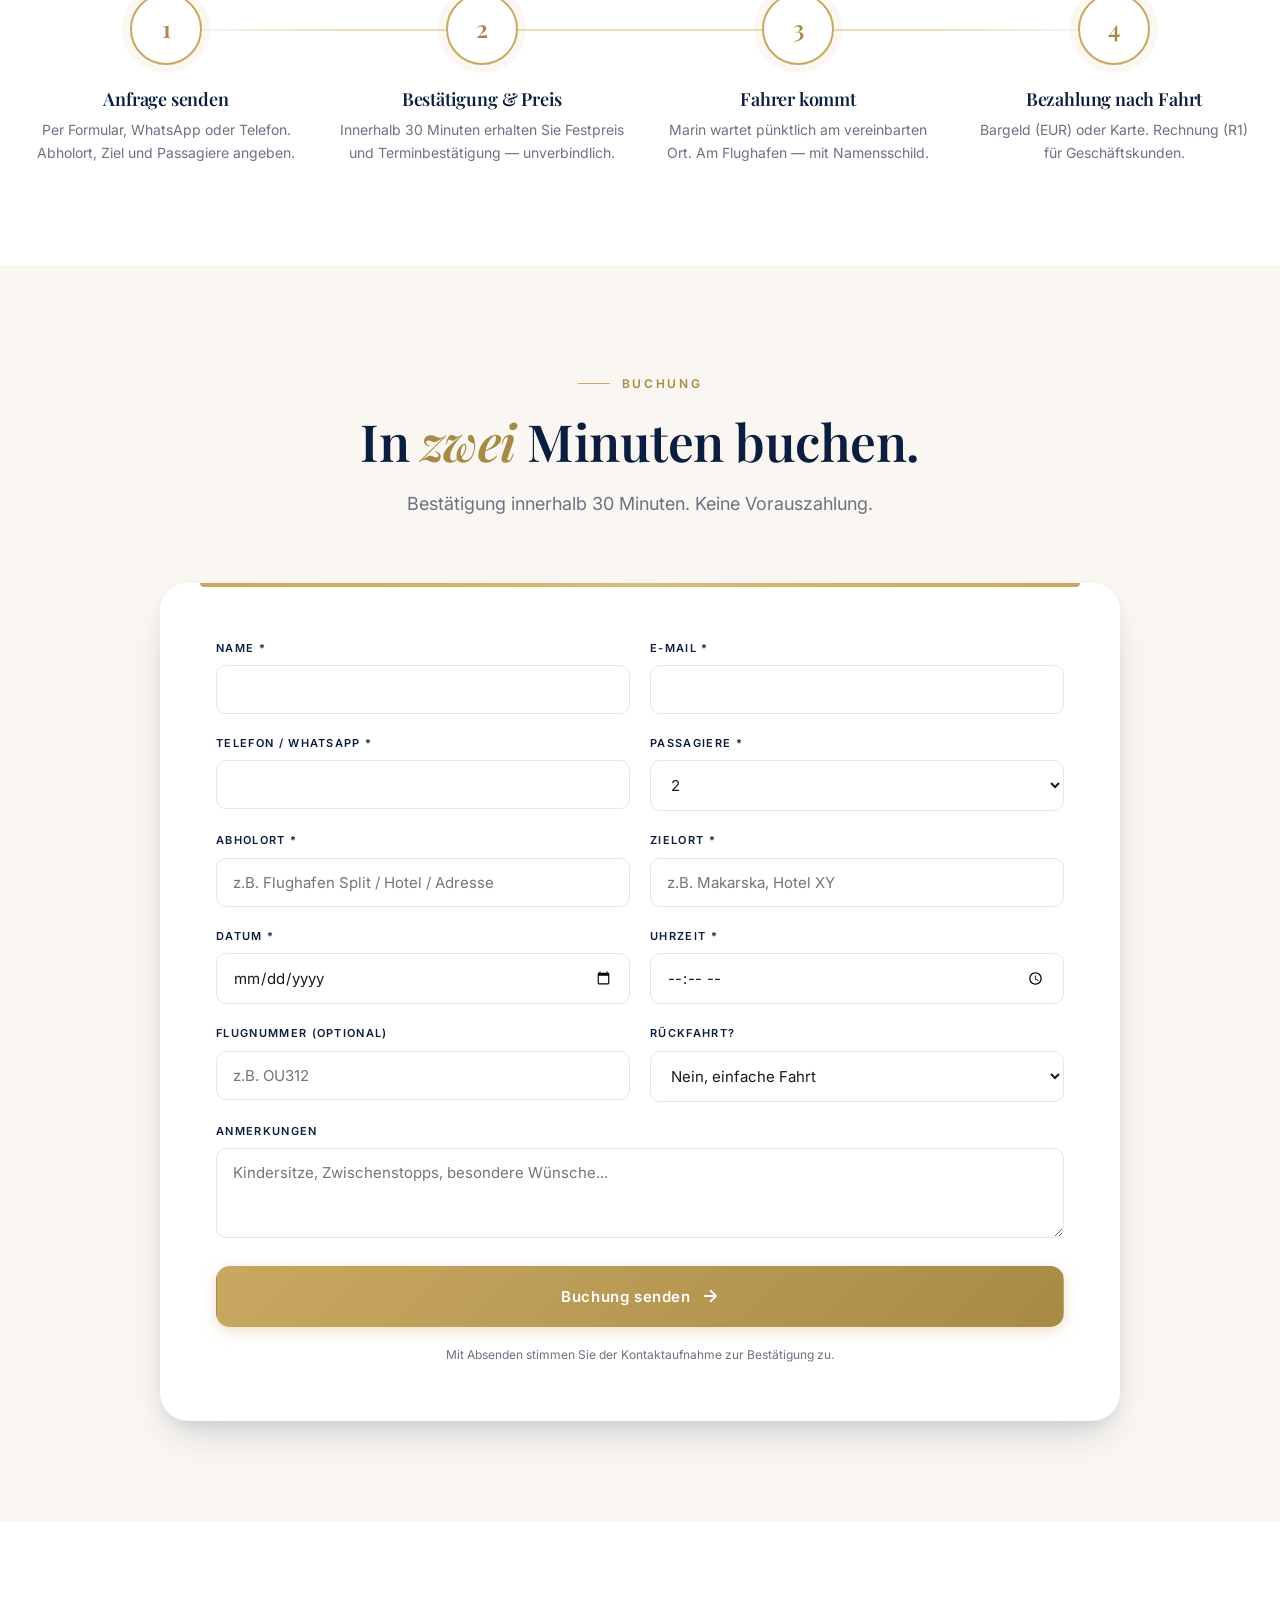
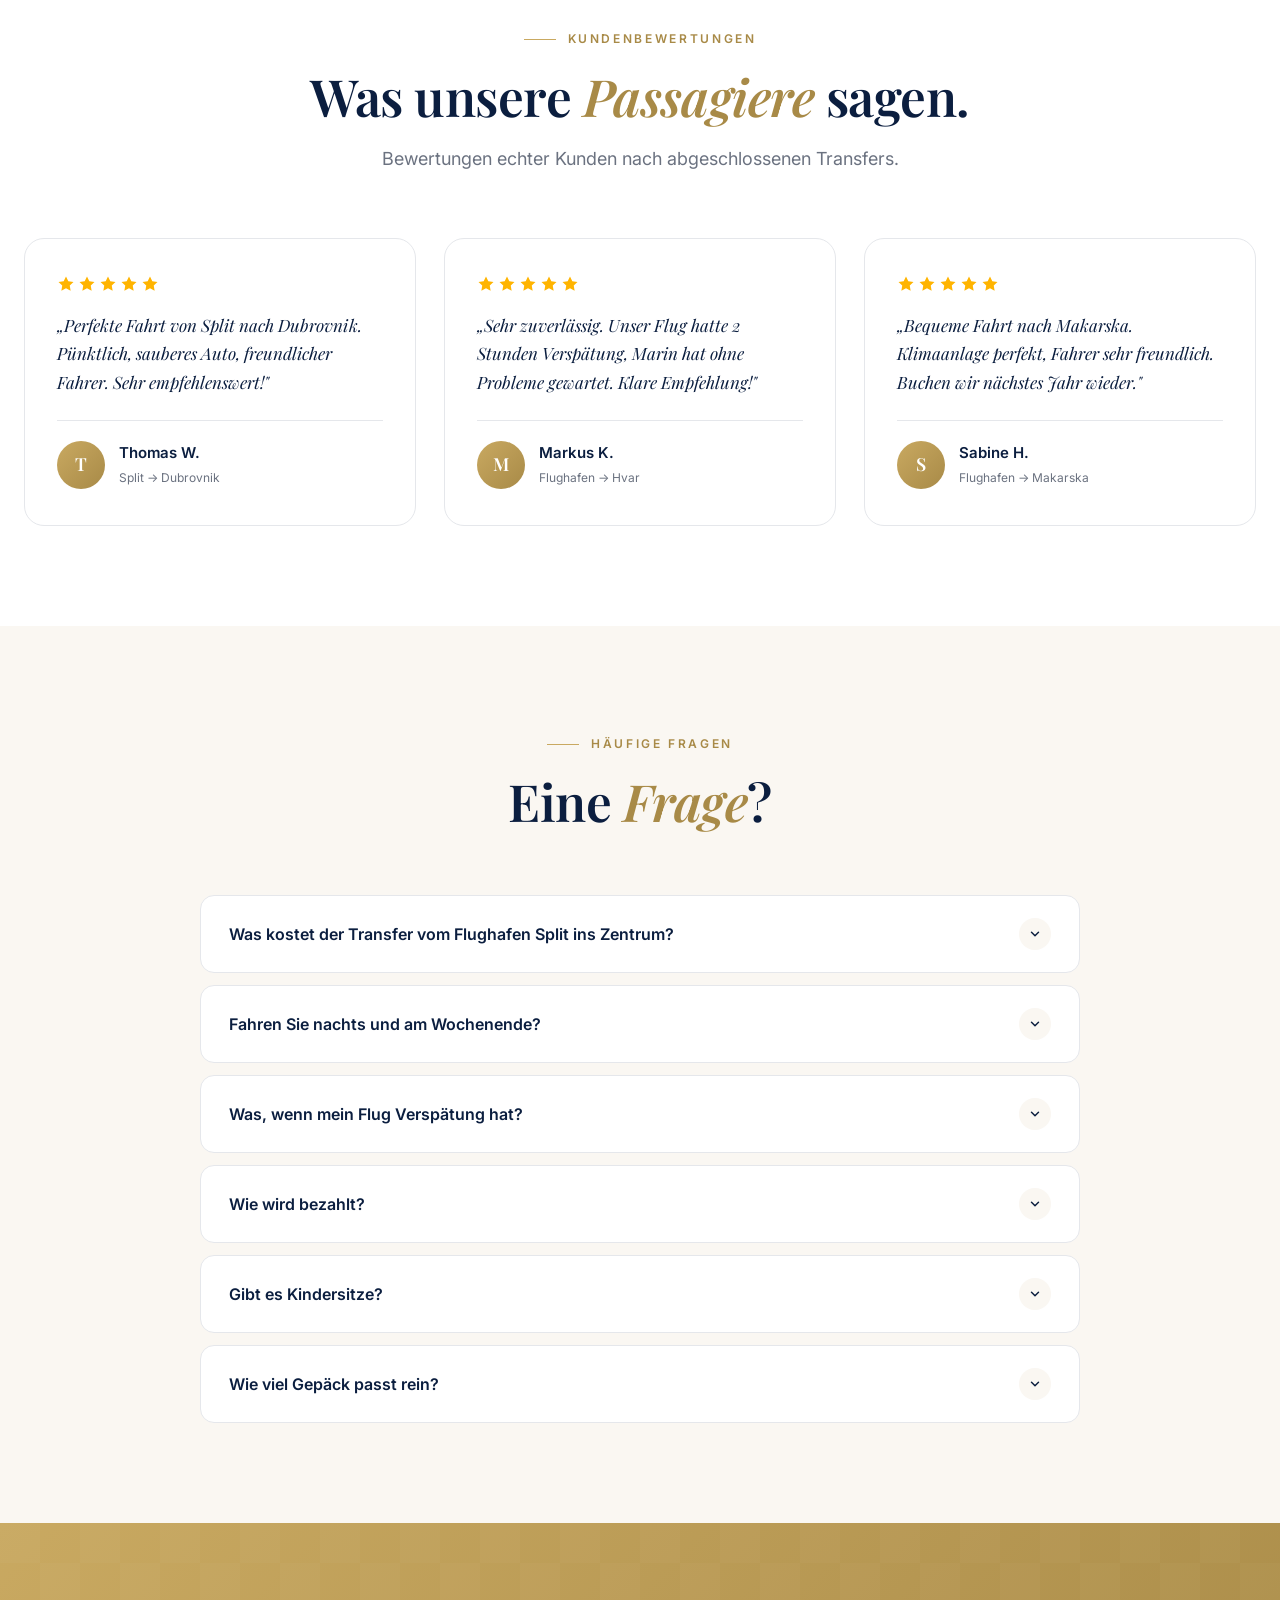
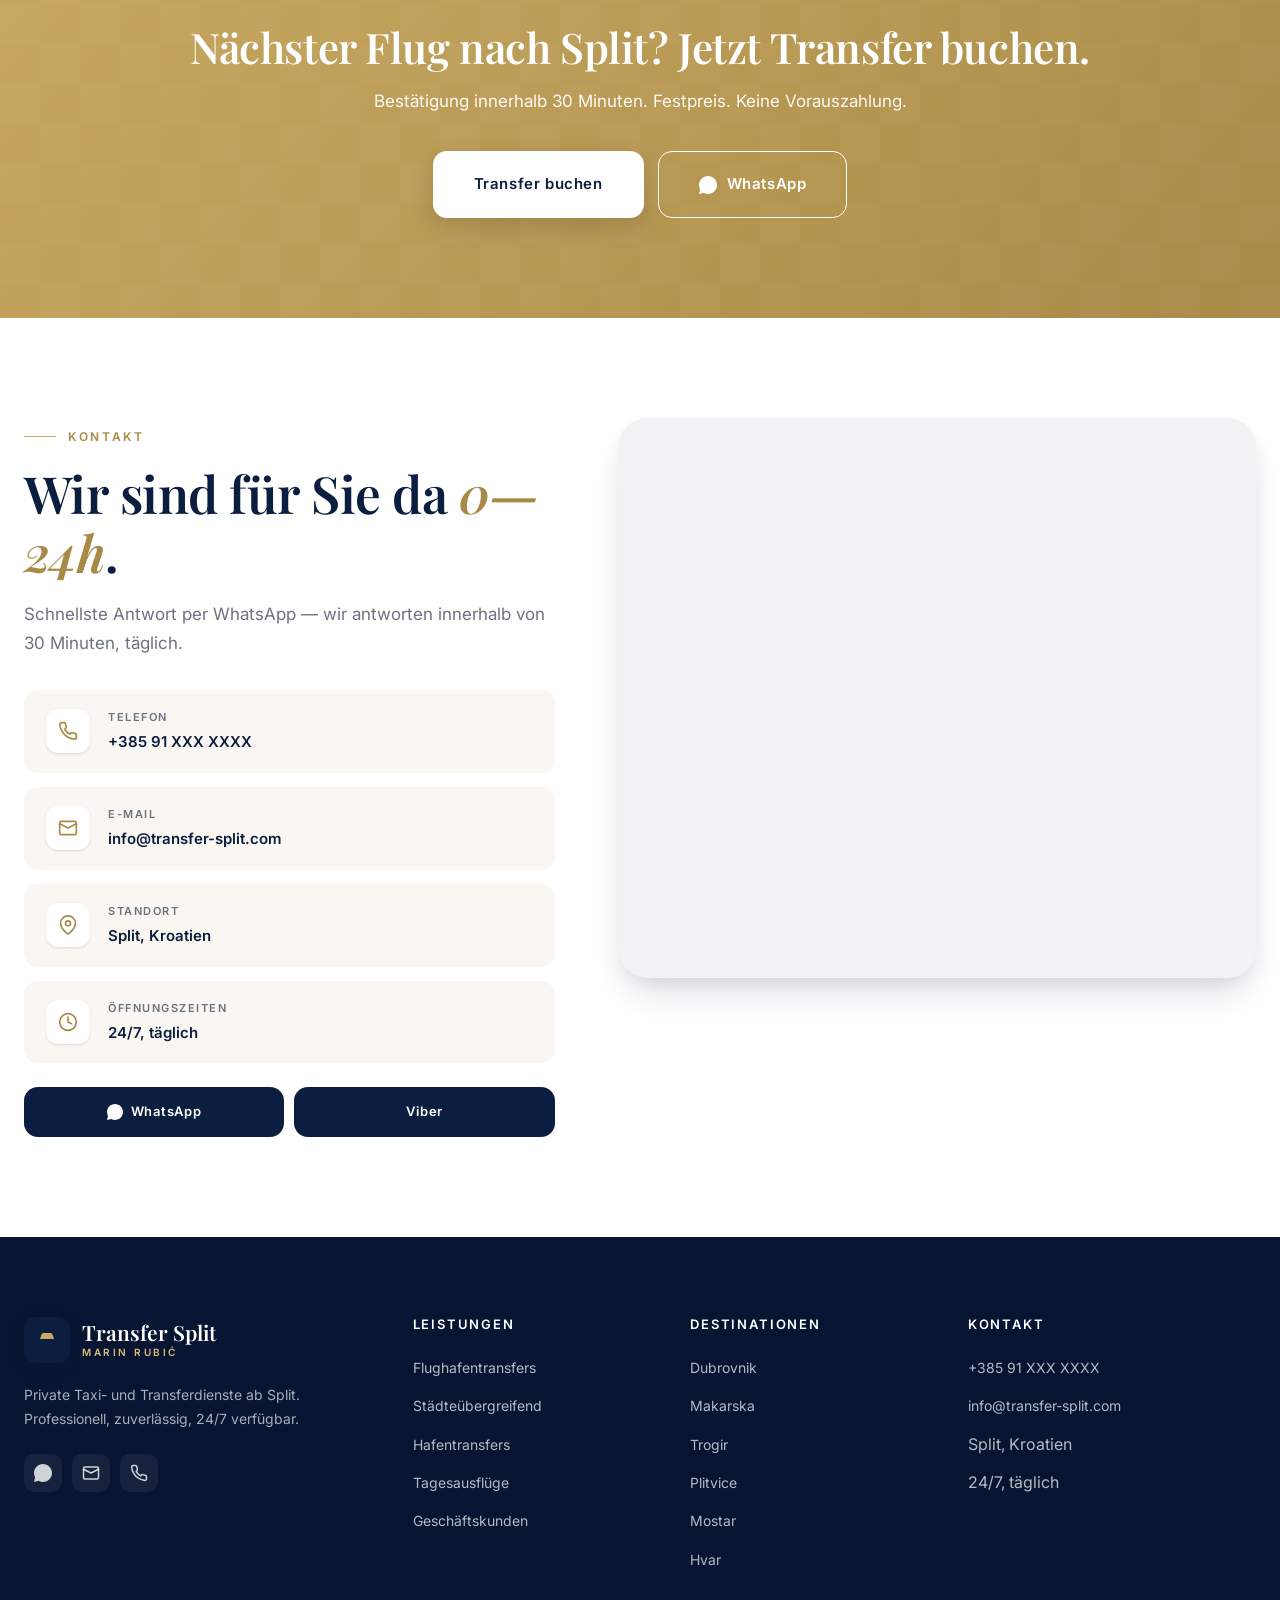
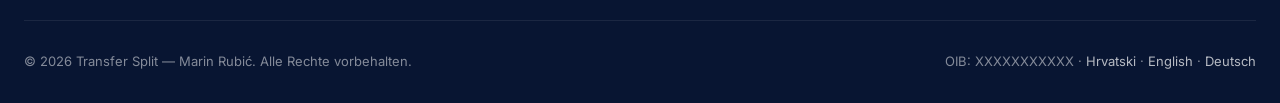
==== commit 6c144f66: "Add vehicle gallery, stats counters section, custom cursor for desktop" ====
--- a/de.html
+++ b/de.html
@@ -187,7 +187,28 @@
         <li><div class="fleet__spec-icon"><svg width="20" height="20" viewBox="0 0 24 24" fill="none" stroke="currentColor" stroke-width="2" stroke-linecap="round" stroke-linejoin="round"><path d="M8 2v4M16 2v4M3 10h18M5 4h14a2 2 0 0 1 2 2v14a2 2 0 0 1-2 2H5a2 2 0 0 1-2-2V6a2 2 0 0 1 2-2z"/></svg></div><div class="fleet__spec-text"><small>Wasser</small><strong>Kostenlos</strong></div></li>
         <li><div class="fleet__spec-icon"><svg width="20" height="20" viewBox="0 0 24 24" fill="none" stroke="currentColor" stroke-width="2" stroke-linecap="round" stroke-linejoin="round"><circle cx="12" cy="8" r="5"/><path d="M20 21v-2a4 4 0 0 0-4-4H8a4 4 0 0 0-4 4v2"/></svg></div><div class="fleet__spec-text"><small>Kindersitze</small><strong>Auf Anfrage</strong></div></li>
       </ul>
-    </div>
+
+      <div class="vehicle-gallery">
+        <div class="vehicle-gallery__header">
+          <div><h3>Innen und außen</h3><p>Zum Vergrößern klicken</p></div>
+        </div>
+        <div class="gallery-grid">
+          <div class="gallery-item" data-lightbox="assets/img/peugeot-308.jpg"><img src="assets/img/peugeot-308.jpg" alt="Peugeot 308 Vorderansicht" loading="lazy"><div class="gallery-item__zoom"><svg width="22" height="22" viewBox="0 0 24 24" fill="none" stroke="currentColor" stroke-width="2.5" stroke-linecap="round" stroke-linejoin="round"><circle cx="11" cy="11" r="8"/><path d="m21 21-4.3-4.3M8 11h6M11 8v6"/></svg></div></div>
+          <div class="gallery-item" data-lightbox="https://images.unsplash.com/photo-1503376780353-7e6692767b70?auto=format&fit=crop&w=1200&q=80"><img src="https://images.unsplash.com/photo-1503376780353-7e6692767b70?auto=format&fit=crop&w=600&q=75" alt="Fahrzeuginnenraum" loading="lazy"><div class="gallery-item__zoom"><svg width="22" height="22" viewBox="0 0 24 24" fill="none" stroke="currentColor" stroke-width="2.5" stroke-linecap="round" stroke-linejoin="round"><circle cx="11" cy="11" r="8"/><path d="m21 21-4.3-4.3M8 11h6M11 8v6"/></svg></div></div>
+          <div class="gallery-item" data-lightbox="https://images.unsplash.com/photo-1601758174114-e5c331e0a8e0?auto=format&fit=crop&w=1200&q=80"><img src="https://images.unsplash.com/photo-1601758174114-e5c331e0a8e0?auto=format&fit=crop&w=600&q=75" alt="Fahrt entlang dalmatinischer Küste" loading="lazy"><div class="gallery-item__zoom"><svg width="22" height="22" viewBox="0 0 24 24" fill="none" stroke="currentColor" stroke-width="2.5" stroke-linecap="round" stroke-linejoin="round"><circle cx="11" cy="11" r="8"/><path d="m21 21-4.3-4.3M8 11h6M11 8v6"/></svg></div></div>
+          <div class="gallery-item" data-lightbox="https://images.unsplash.com/photo-1542213831-d8af1d65d8a8?auto=format&fit=crop&w=1200&q=80"><img src="https://images.unsplash.com/photo-1542213831-d8af1d65d8a8?auto=format&fit=crop&w=600&q=75" alt="Abholung am Flughafen" loading="lazy"><div class="gallery-item__zoom"><svg width="22" height="22" viewBox="0 0 24 24" fill="none" stroke="currentColor" stroke-width="2.5" stroke-linecap="round" stroke-linejoin="round"><circle cx="11" cy="11" r="8"/><path d="m21 21-4.3-4.3M8 11h6M11 8v6"/></svg></div></div>
+        </div>
+      </div>
+    </div>
+  </div>
+</section>
+
+<section class="stats">
+  <div class="container stats__inner">
+    <div class="stat"><span class="stat__num"><span class="counter" data-counter="500" data-suffix="+">0+</span></span><div class="stat__label">Transfers</div><p class="stat__desc">Im letzten Jahr abgeschlossen</p></div>
+    <div class="stat"><span class="stat__num"><span class="counter" data-counter="98" data-suffix="%">0%</span></span><div class="stat__label">Pünktlich</div><p class="stat__desc">Ankunftsgenauigkeit</p></div>
+    <div class="stat"><span class="stat__num"><span class="counter" data-counter="120000" data-suffix=" km">0 km</span></span><div class="stat__label">Gefahren</div><p class="stat__desc">In ganz Dalmatien</p></div>
+    <div class="stat"><span class="stat__num"><span class="counter" data-counter="5" data-decimals="1">0.0</span><small>/5</small></span><div class="stat__label">Durchschnitt</div><p class="stat__desc">Von echten Kunden</p></div>
   </div>
 </section>
 
--- a/assets/css/style.css
+++ b/assets/css/style.css
@@ -1648,6 +1648,121 @@
 }
 
 /* ========================================================
+   STATS SECTION (big numbers, dark)
+   ======================================================== */
+.stats{
+  background:linear-gradient(135deg,var(--navy) 0%,var(--navy-dark) 100%);
+  color:var(--white);
+  padding:80px 0;
+  position:relative;overflow:hidden;
+}
+.stats::before{
+  content:"";position:absolute;
+  inset:0;
+  background-image:
+    radial-gradient(circle at 20% 30%,rgba(201,169,97,.1) 0%,transparent 40%),
+    radial-gradient(circle at 80% 70%,rgba(201,169,97,.08) 0%,transparent 40%);
+}
+.stats__inner{
+  display:grid;grid-template-columns:repeat(4,1fr);
+  gap:32px;position:relative;z-index:1;
+}
+.stat{
+  text-align:center;
+  padding:24px;
+  border-right:1px solid rgba(255,255,255,.08);
+}
+.stat:last-child{border-right:none}
+.stat__num{
+  font-family:'Playfair Display',serif;
+  font-size:clamp(48px,5vw,68px);
+  font-weight:600;
+  color:var(--gold-light);
+  line-height:1;
+  margin-bottom:12px;
+  letter-spacing:-.02em;
+  display:block;
+}
+.stat__num small{font-size:24px;color:var(--gold);font-weight:500}
+.stat__label{
+  font-size:13px;letter-spacing:.18em;text-transform:uppercase;
+  color:rgba(255,255,255,.7);font-weight:600;
+}
+.stat__desc{font-size:13px;color:rgba(255,255,255,.5);margin-top:6px;line-height:1.5}
+
+/* ========================================================
+   VEHICLE GALLERY
+   ======================================================== */
+.vehicle-gallery{
+  margin-top:64px;
+}
+.vehicle-gallery__header{
+  display:flex;justify-content:space-between;align-items:end;
+  margin-bottom:24px;
+  flex-wrap:wrap;gap:16px;
+}
+.vehicle-gallery__header h3{
+  font-family:'Playfair Display',serif;
+  font-size:24px;color:var(--navy);
+}
+.vehicle-gallery__header p{font-size:14px;color:var(--muted)}
+
+/* ========================================================
+   CUSTOM CURSOR (desktop)
+   ======================================================== */
+@media (hover: hover) and (pointer: fine){
+  .cursor-dot,.cursor-ring{
+    position:fixed;
+    top:0;left:0;
+    pointer-events:none;
+    z-index:9998;
+    transform:translate(-50%,-50%);
+    transition:opacity 200ms ease;
+  }
+  .cursor-dot{
+    width:6px;height:6px;
+    background:var(--gold);
+    border-radius:50%;
+    transition:transform 80ms ease,opacity 200ms ease,background 200ms ease;
+  }
+  .cursor-ring{
+    width:36px;height:36px;
+    border:1.5px solid rgba(201,169,97,.5);
+    border-radius:50%;
+    transition:transform 400ms cubic-bezier(.16,1,.3,1),opacity 200ms ease,border-color 200ms ease,width 250ms,height 250ms;
+  }
+  .cursor-ring.hover{
+    width:64px;height:64px;
+    border-color:var(--gold);
+    background:rgba(201,169,97,.08);
+  }
+  .cursor-dot.hover{background:var(--gold-light);transform:translate(-50%,-50%) scale(1.5)}
+  .cursor-dot.hide,.cursor-ring.hide{opacity:0}
+  body.has-cursor{cursor:none}
+  body.has-cursor a,body.has-cursor button,body.has-cursor [data-magnetic],body.has-cursor input,body.has-cursor select,body.has-cursor textarea,body.has-cursor .destination-card,body.has-cursor .service-card,body.has-cursor .pricing-row:not(.pricing-row--head),body.has-cursor .faq-item summary{cursor:none}
+}
+@media (hover: none){
+  .cursor-dot,.cursor-ring{display:none}
+}
+
+/* ========================================================
+   FOOTER PAYMENTS / BADGES
+   ======================================================== */
+.footer__badges{
+  display:flex;gap:16px;align-items:center;
+  margin-top:16px;
+  flex-wrap:wrap;
+}
+.footer__badges span{
+  padding:6px 12px;
+  background:rgba(255,255,255,.05);
+  border:1px solid rgba(255,255,255,.08);
+  border-radius:8px;
+  font-size:11px;letter-spacing:.1em;
+  color:rgba(255,255,255,.7);font-weight:600;
+}
+
+/* ========================================================
    RESPONSIVE for new sections
    ======================================================== */
 @media (max-width: 960px){
@@ -1658,6 +1773,10 @@
   .meet__text .quote-big{font-size:18px;padding:20px 22px}
   .meet__sig{font-size:24px;top:20px;right:20px}
   .divider{height:50px;margin-top:-50px}
+  .stats__inner{grid-template-columns:repeat(2,1fr);gap:24px}
+  .stat{border-right:none;border-bottom:1px solid rgba(255,255,255,.08);padding:20px}
+  .stat:nth-child(2){border-right:none}
+  .stat:nth-last-child(-n+2){border-bottom:none}
 }
 
 /* ========================================================
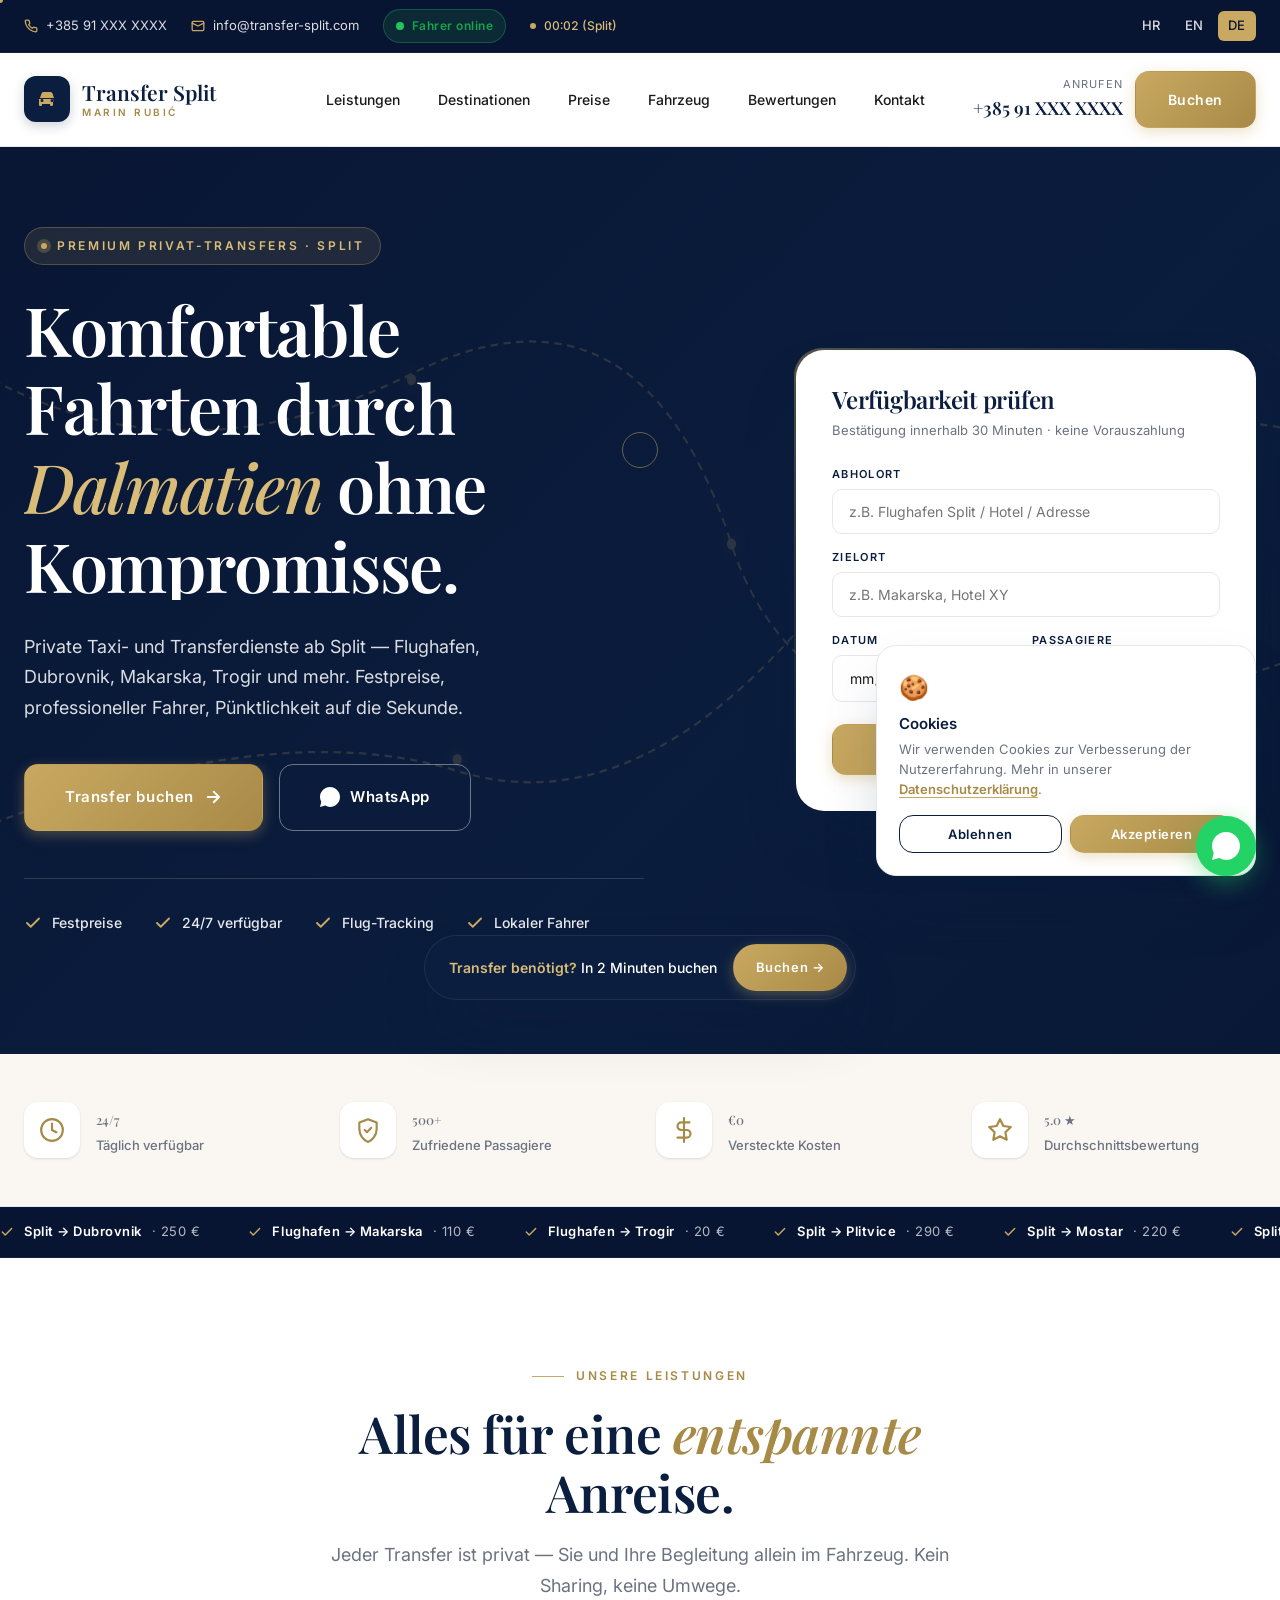
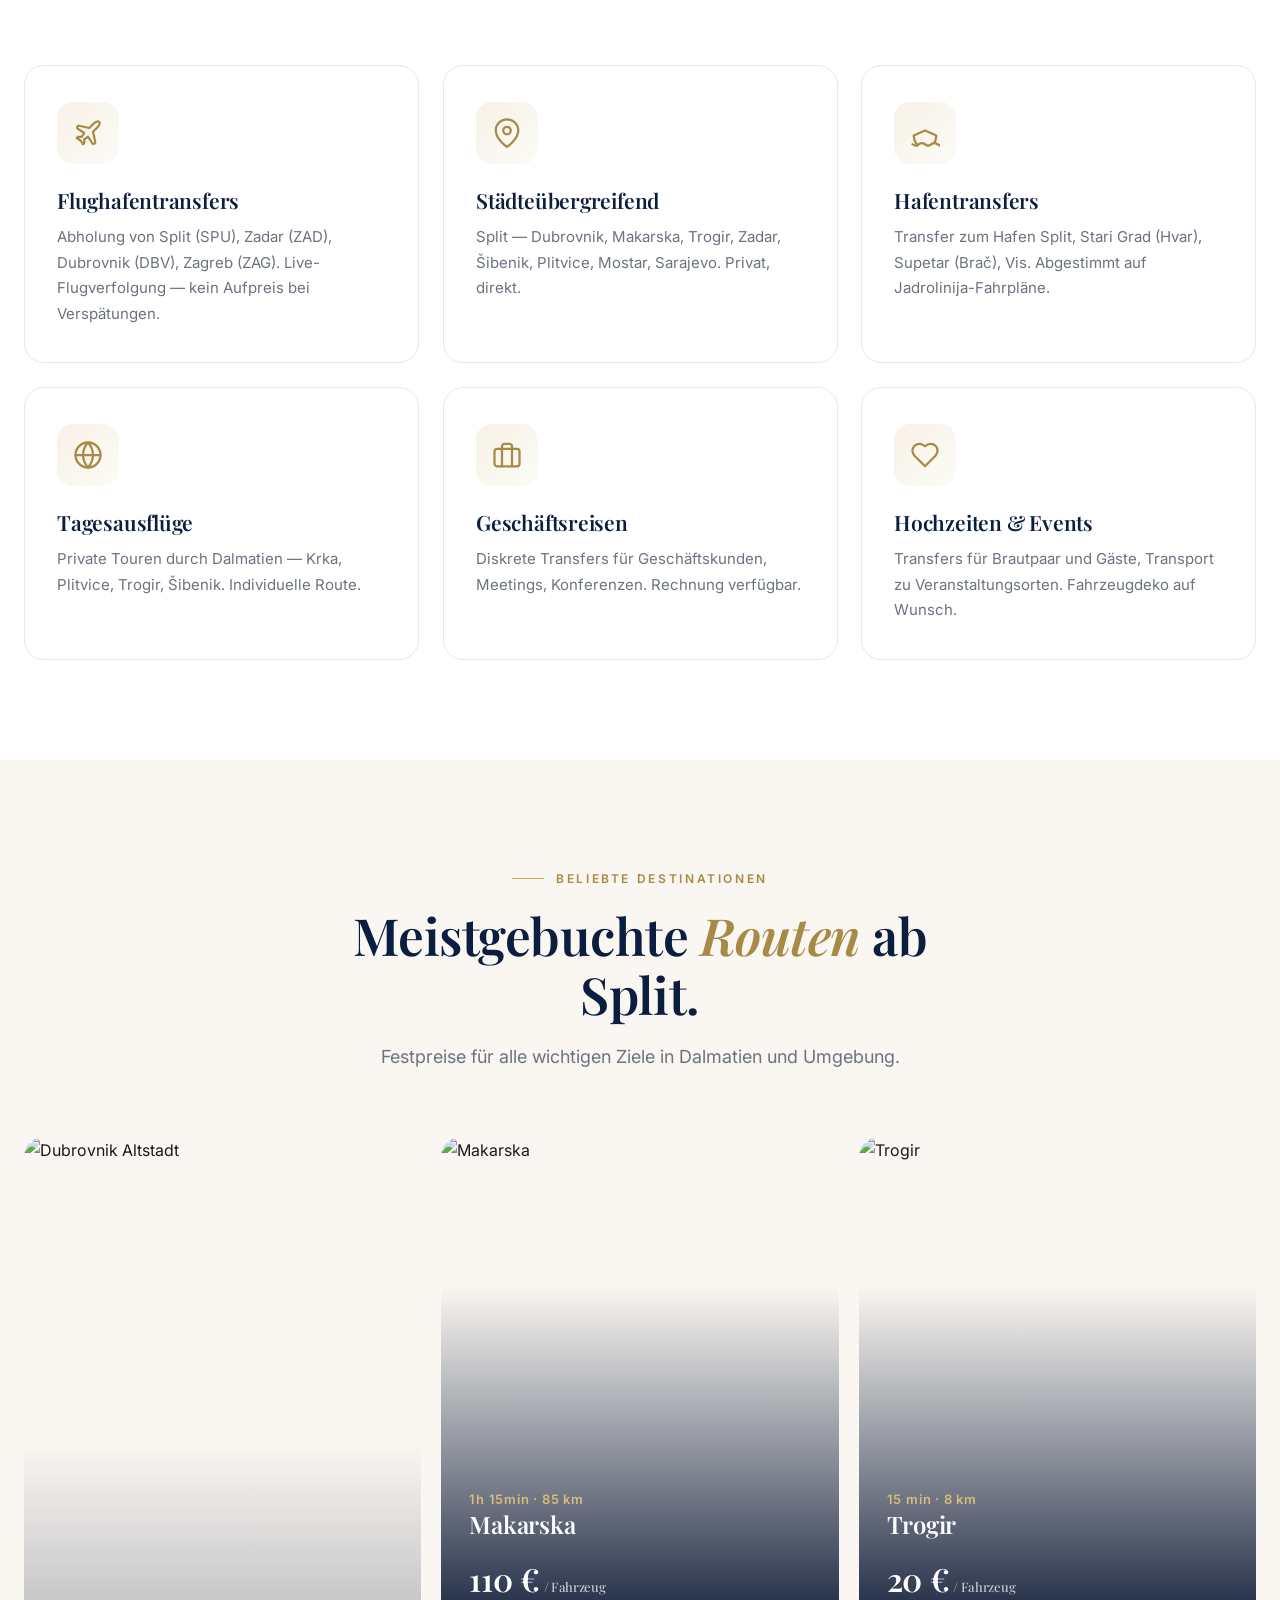
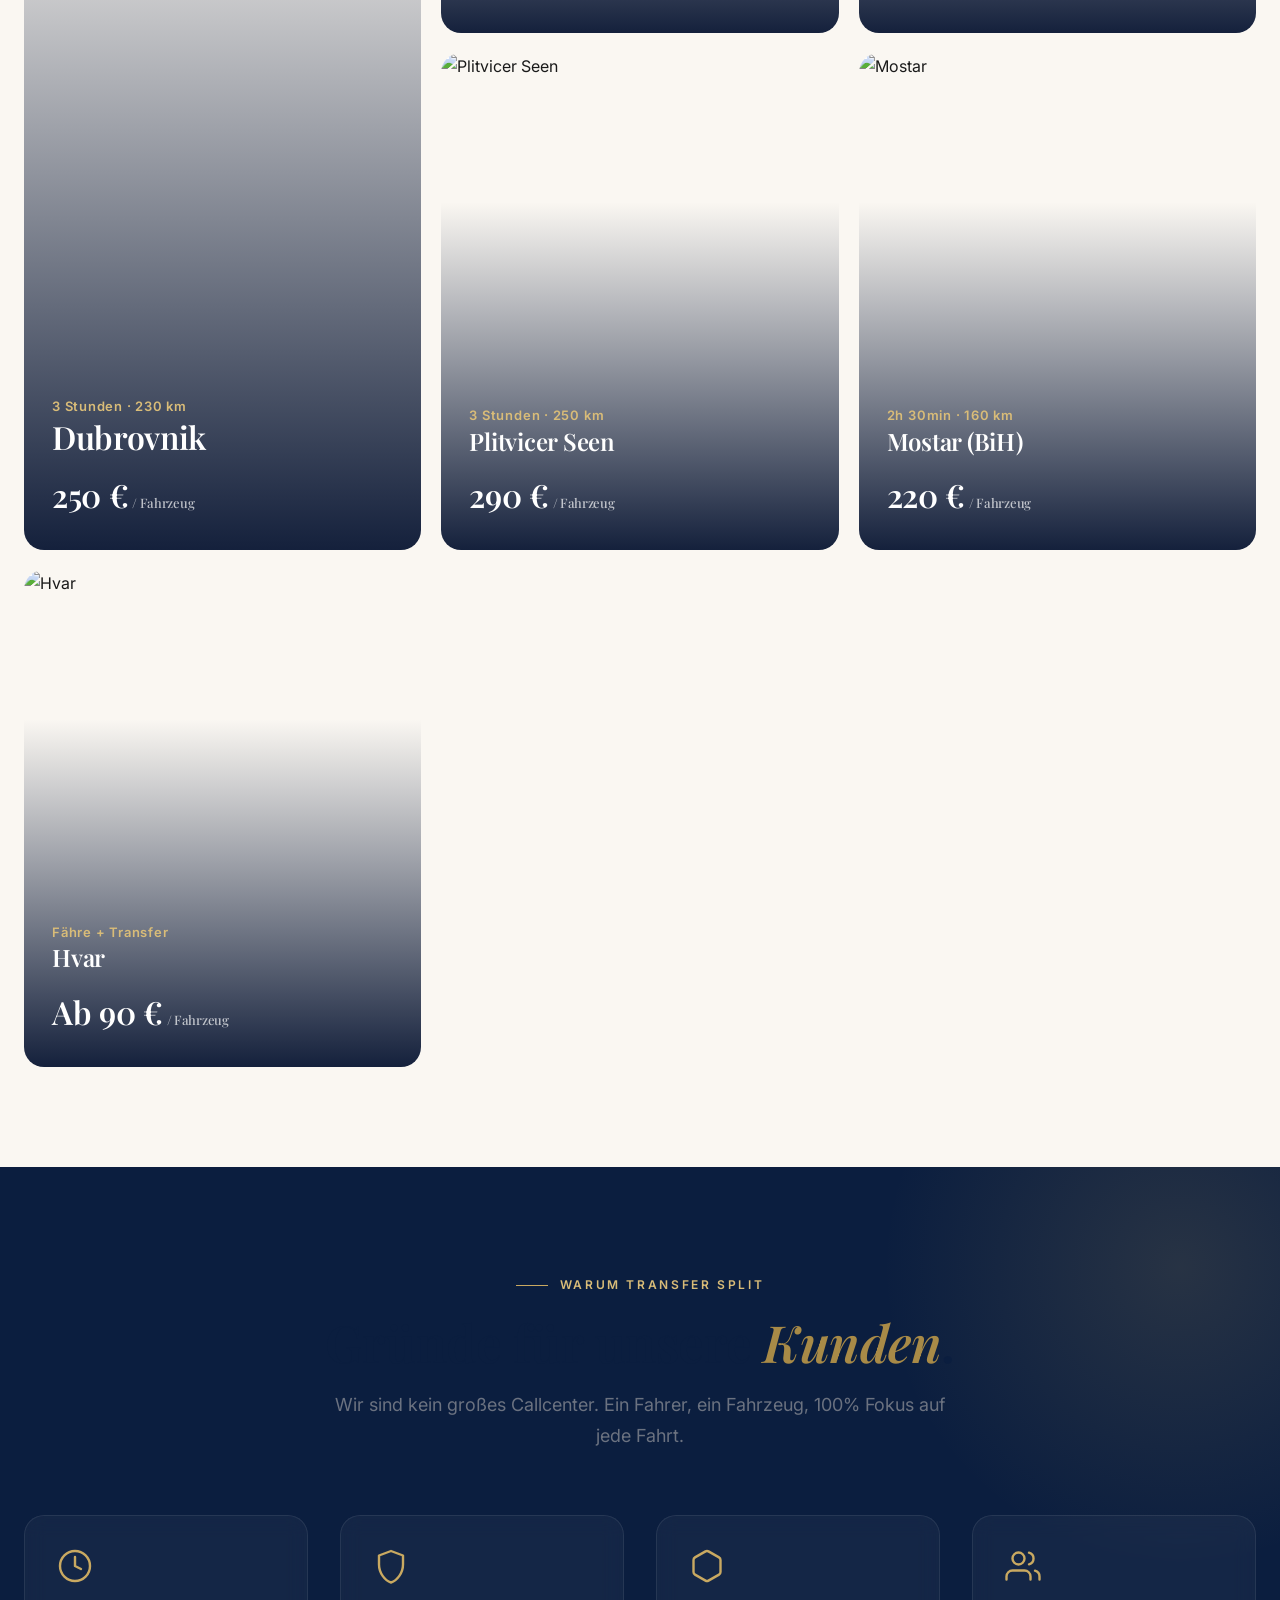
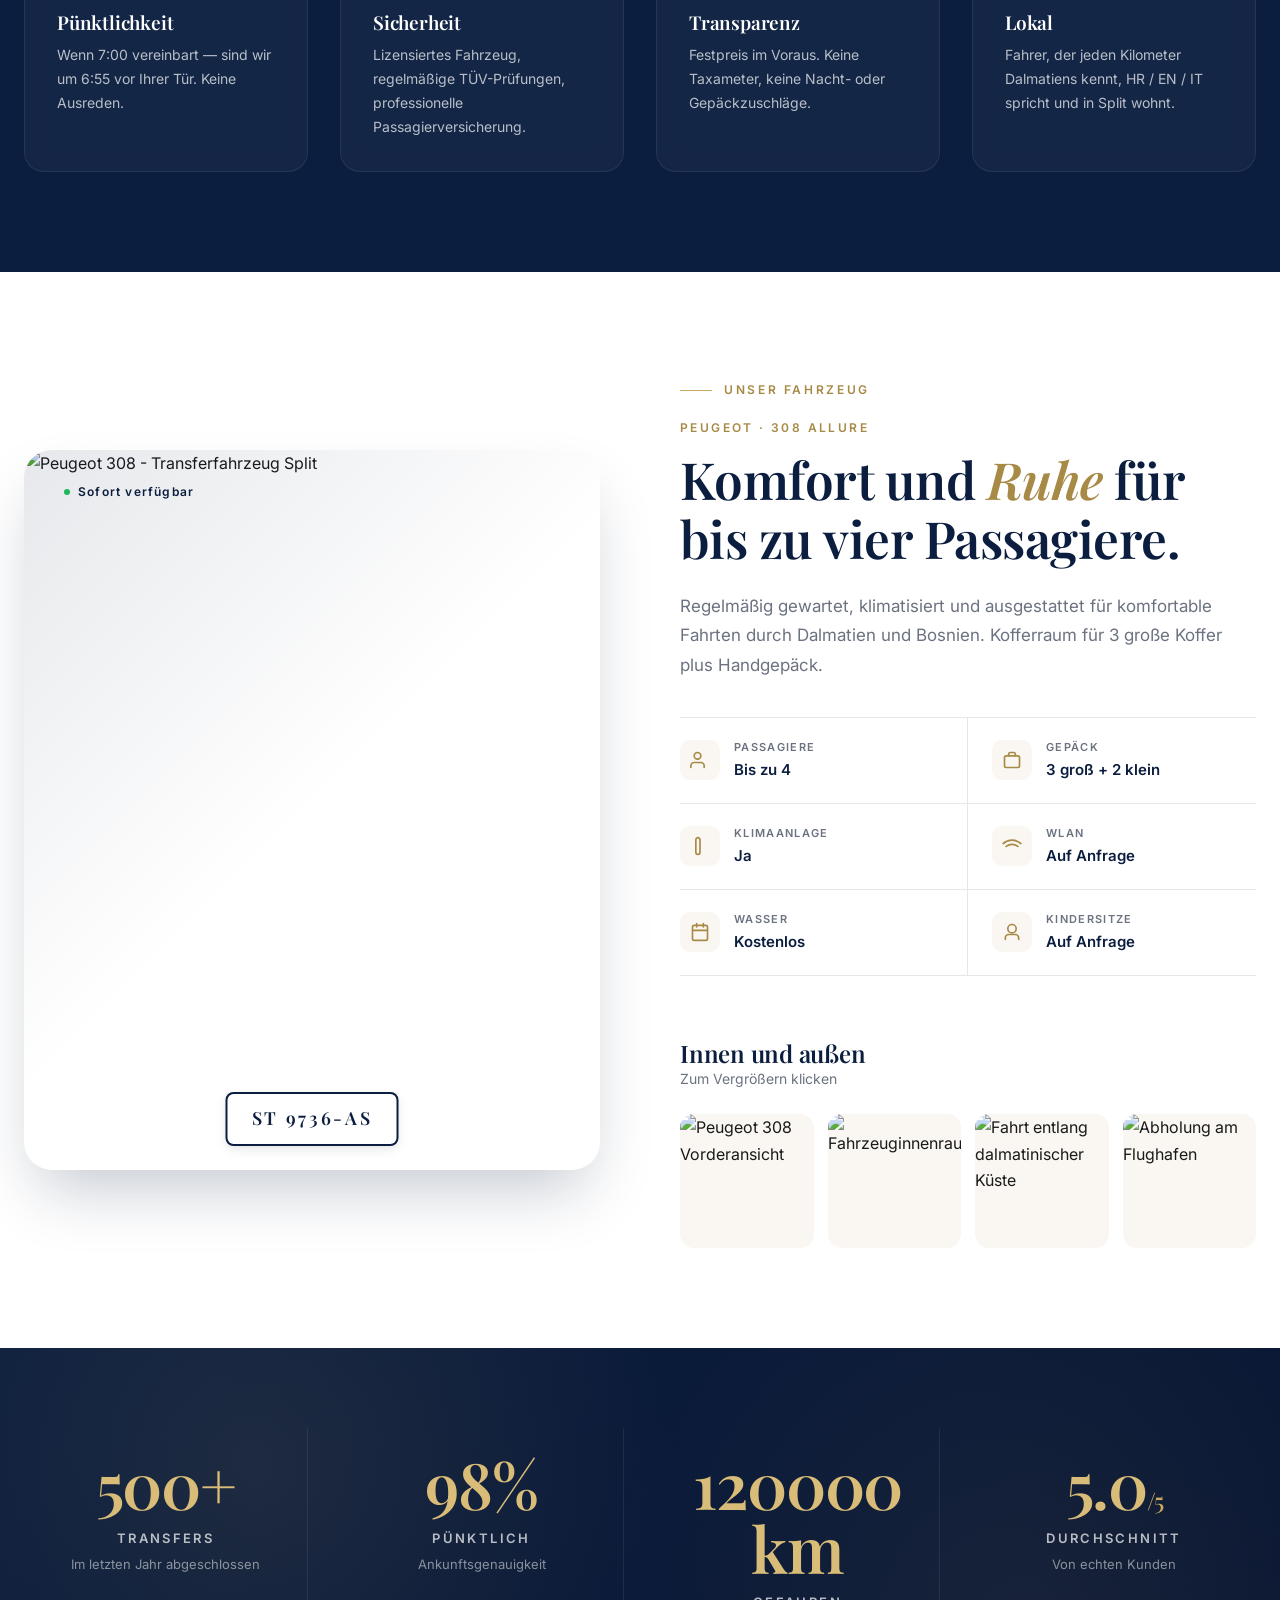
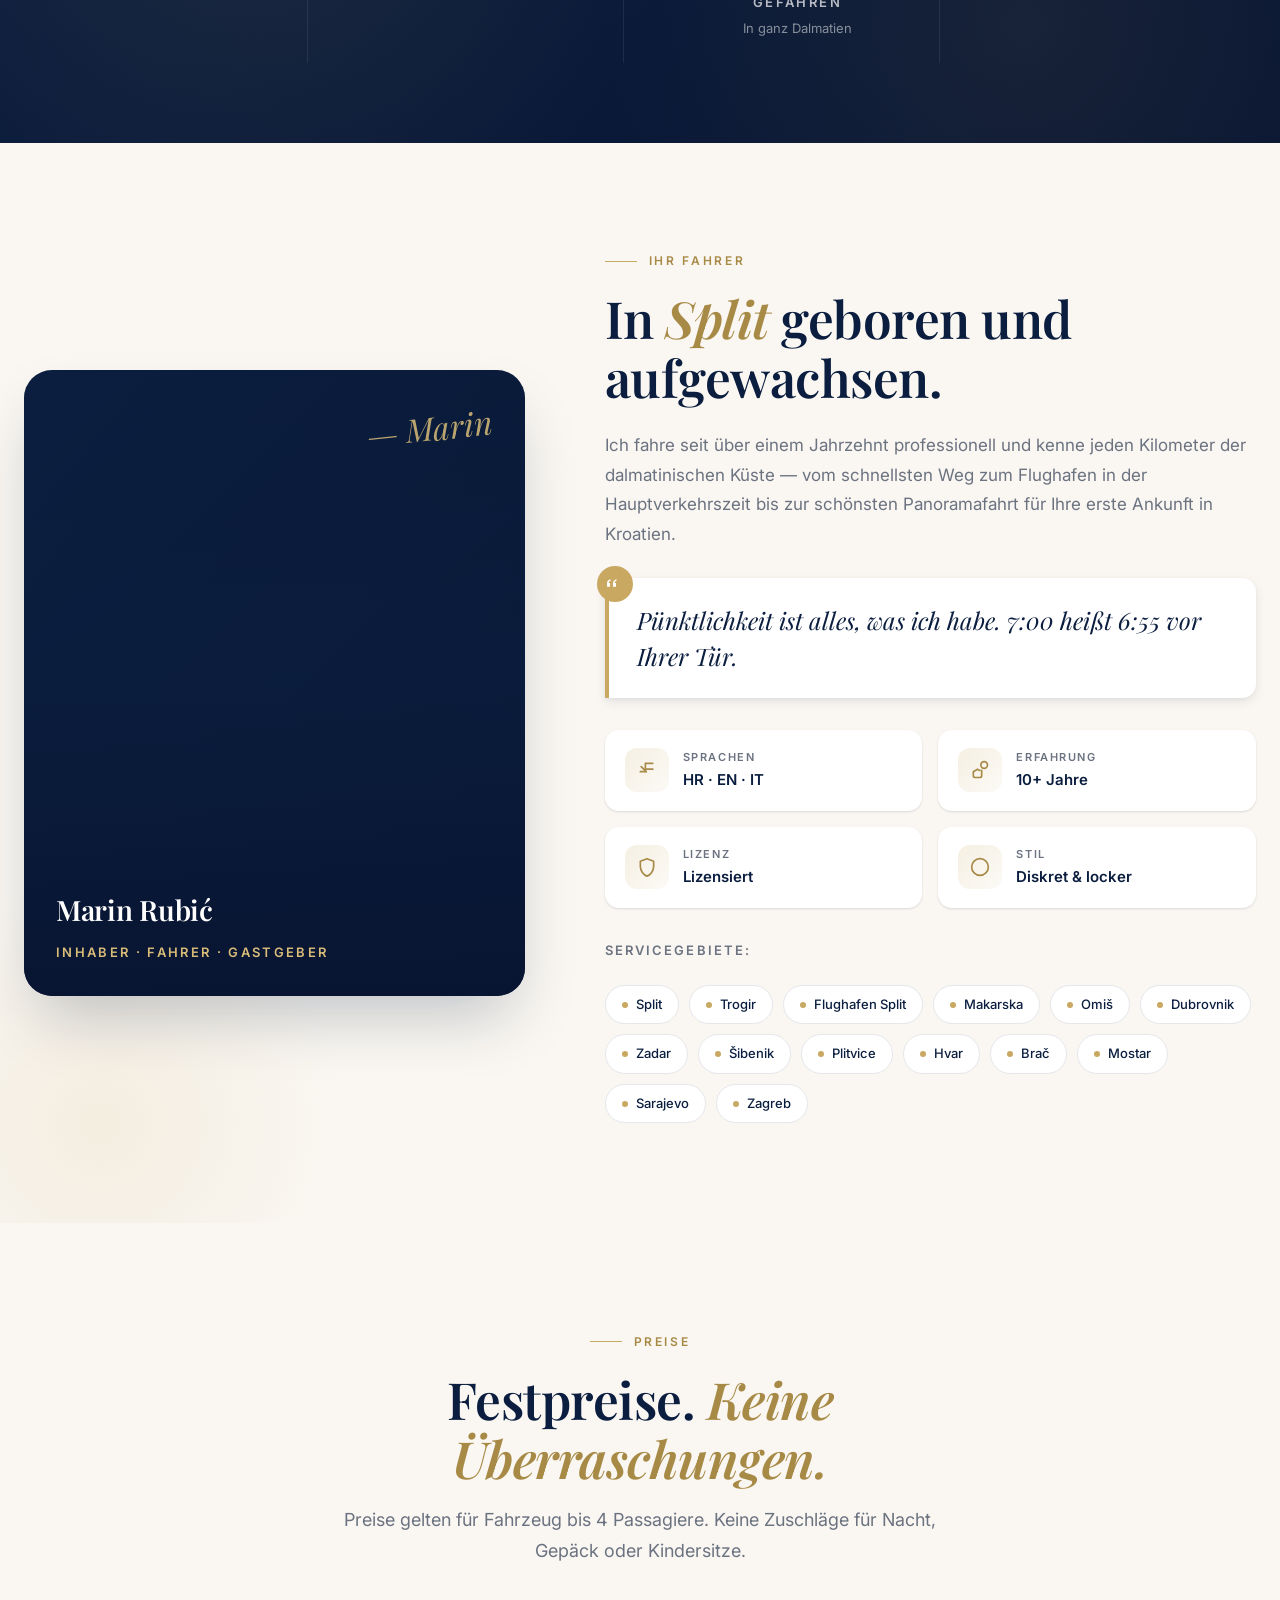
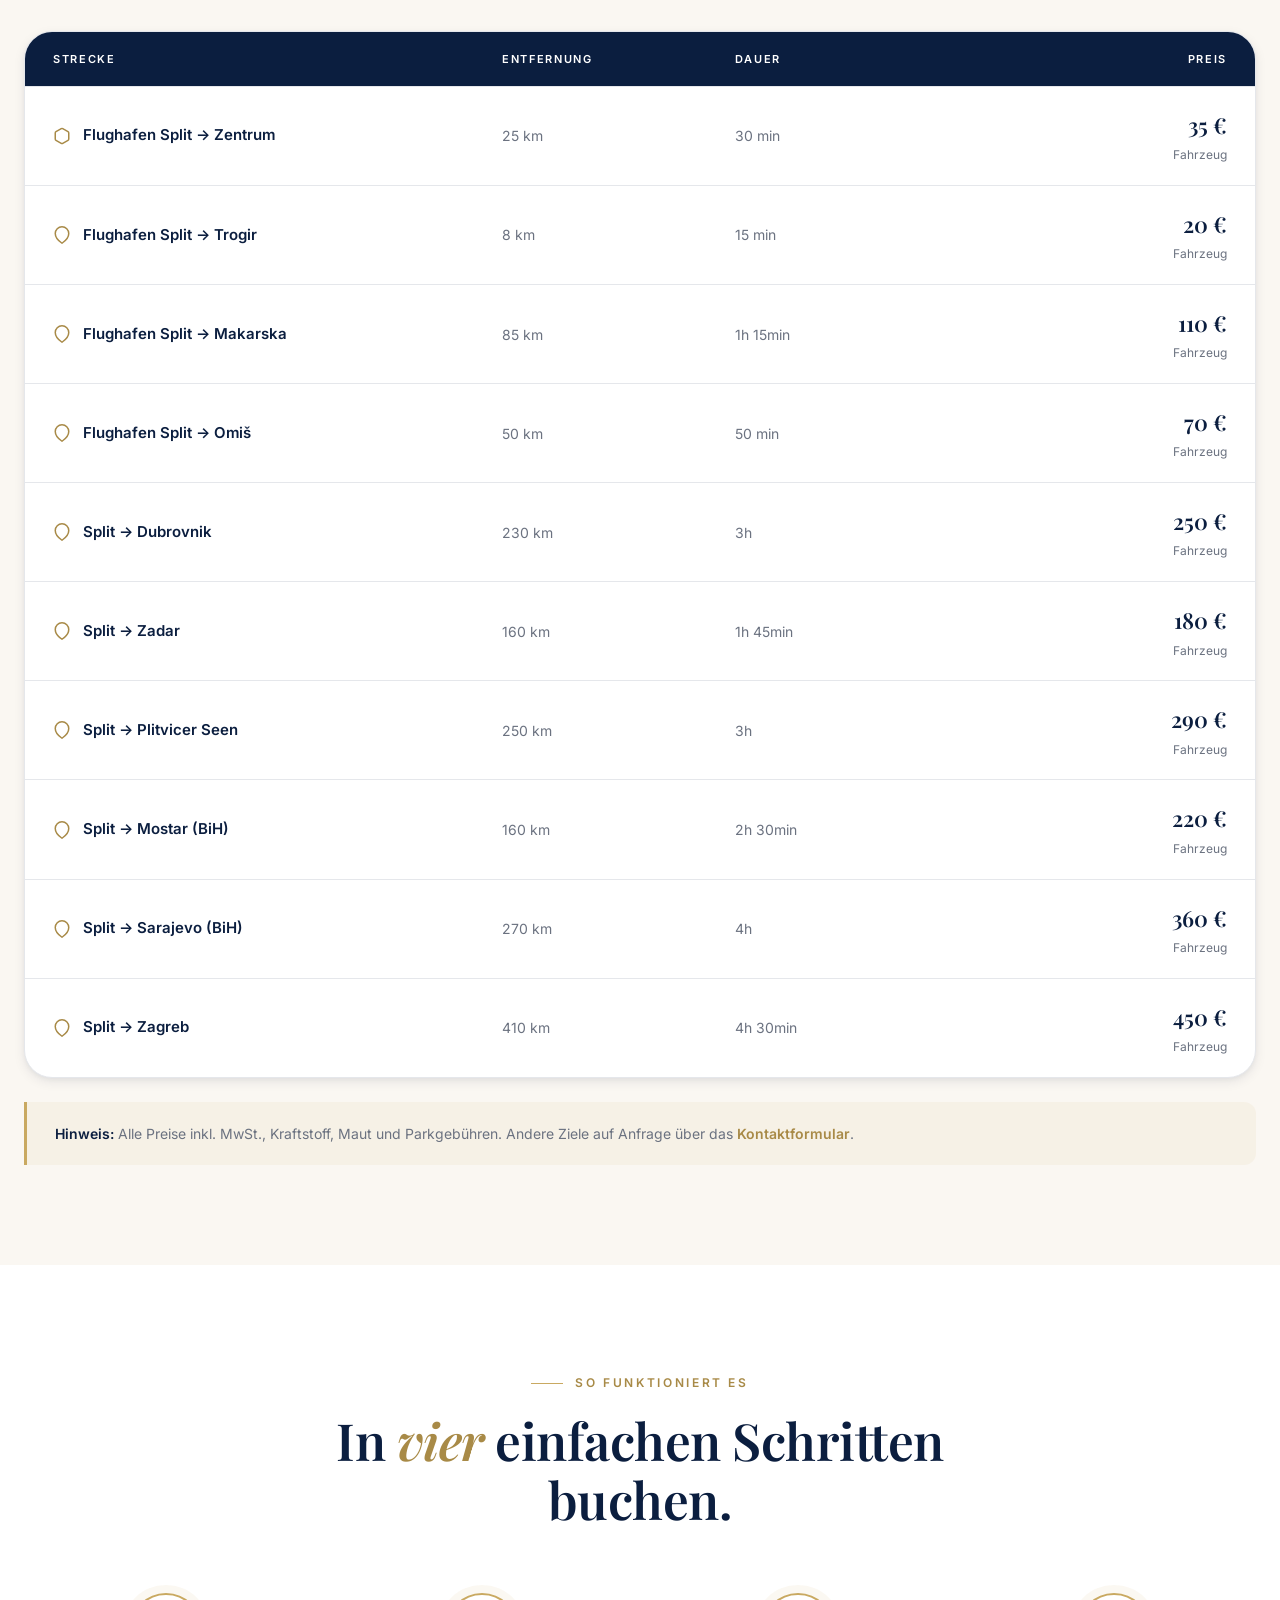
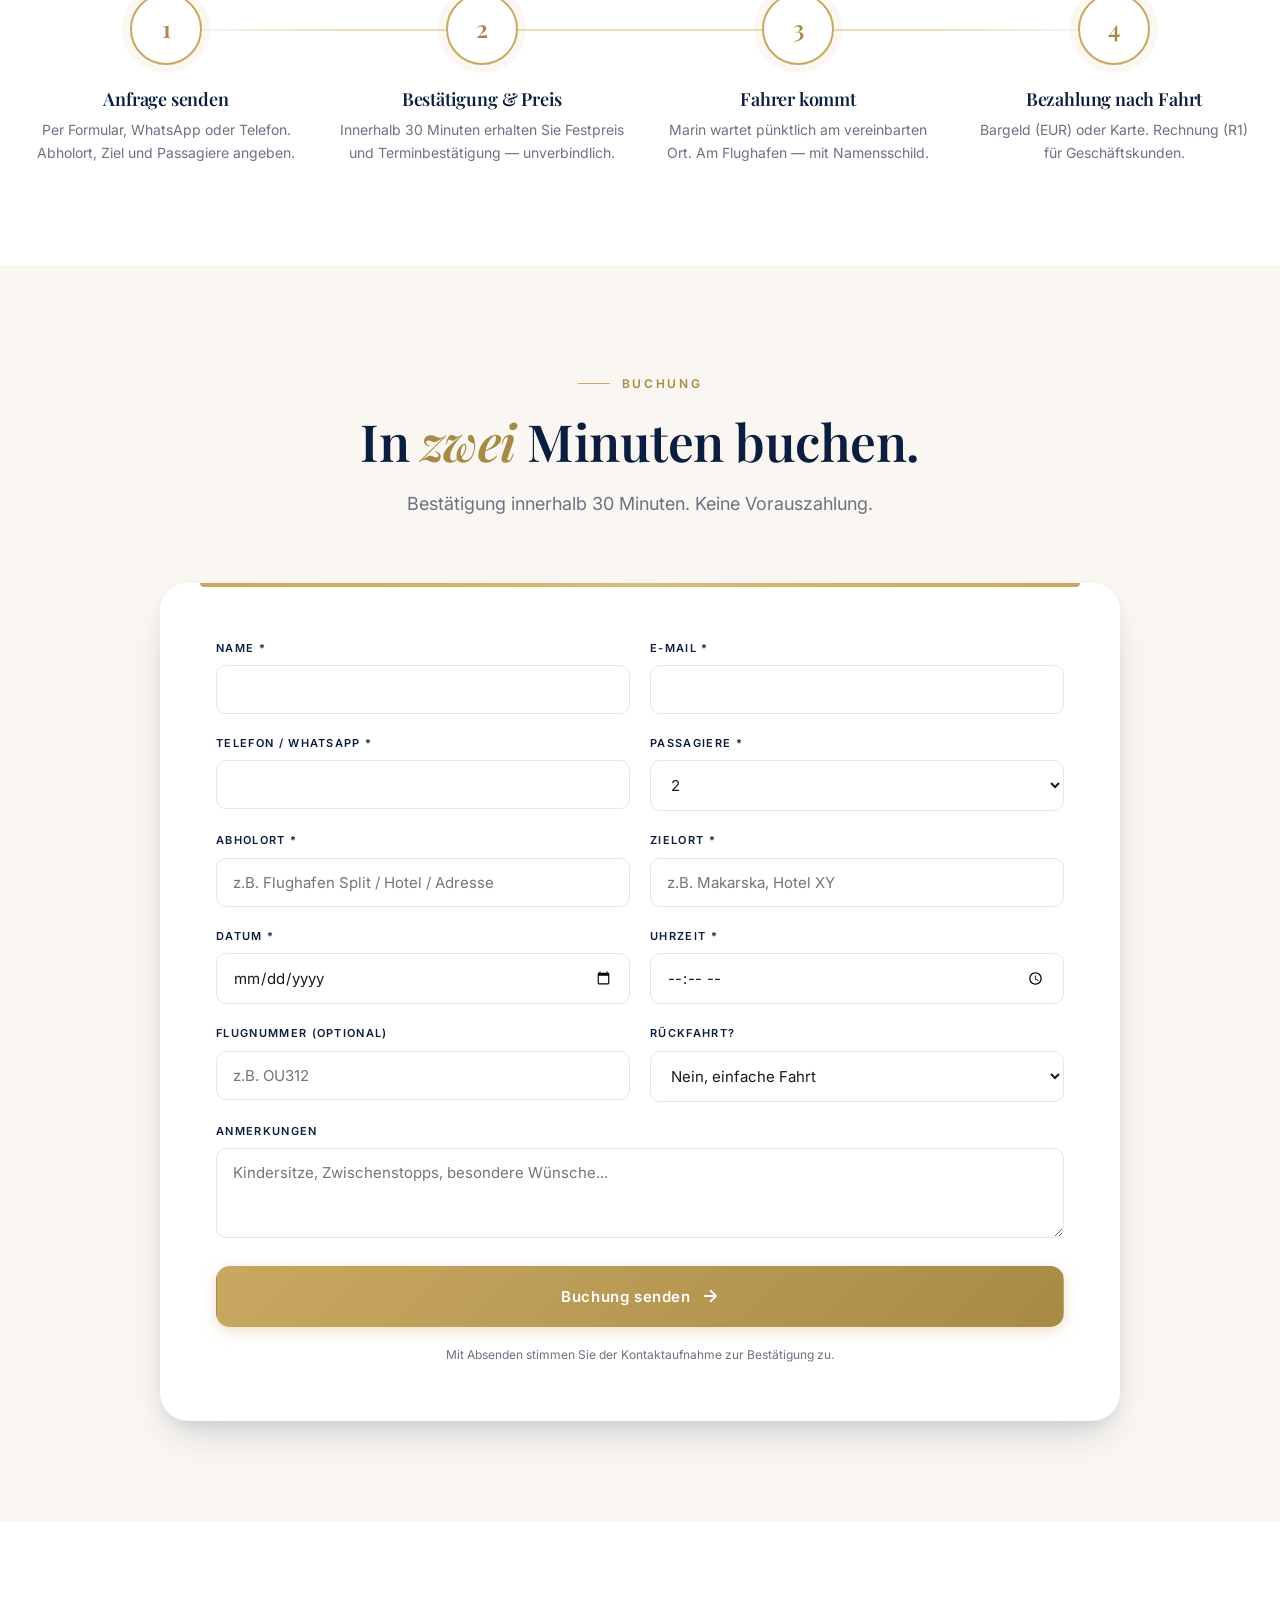
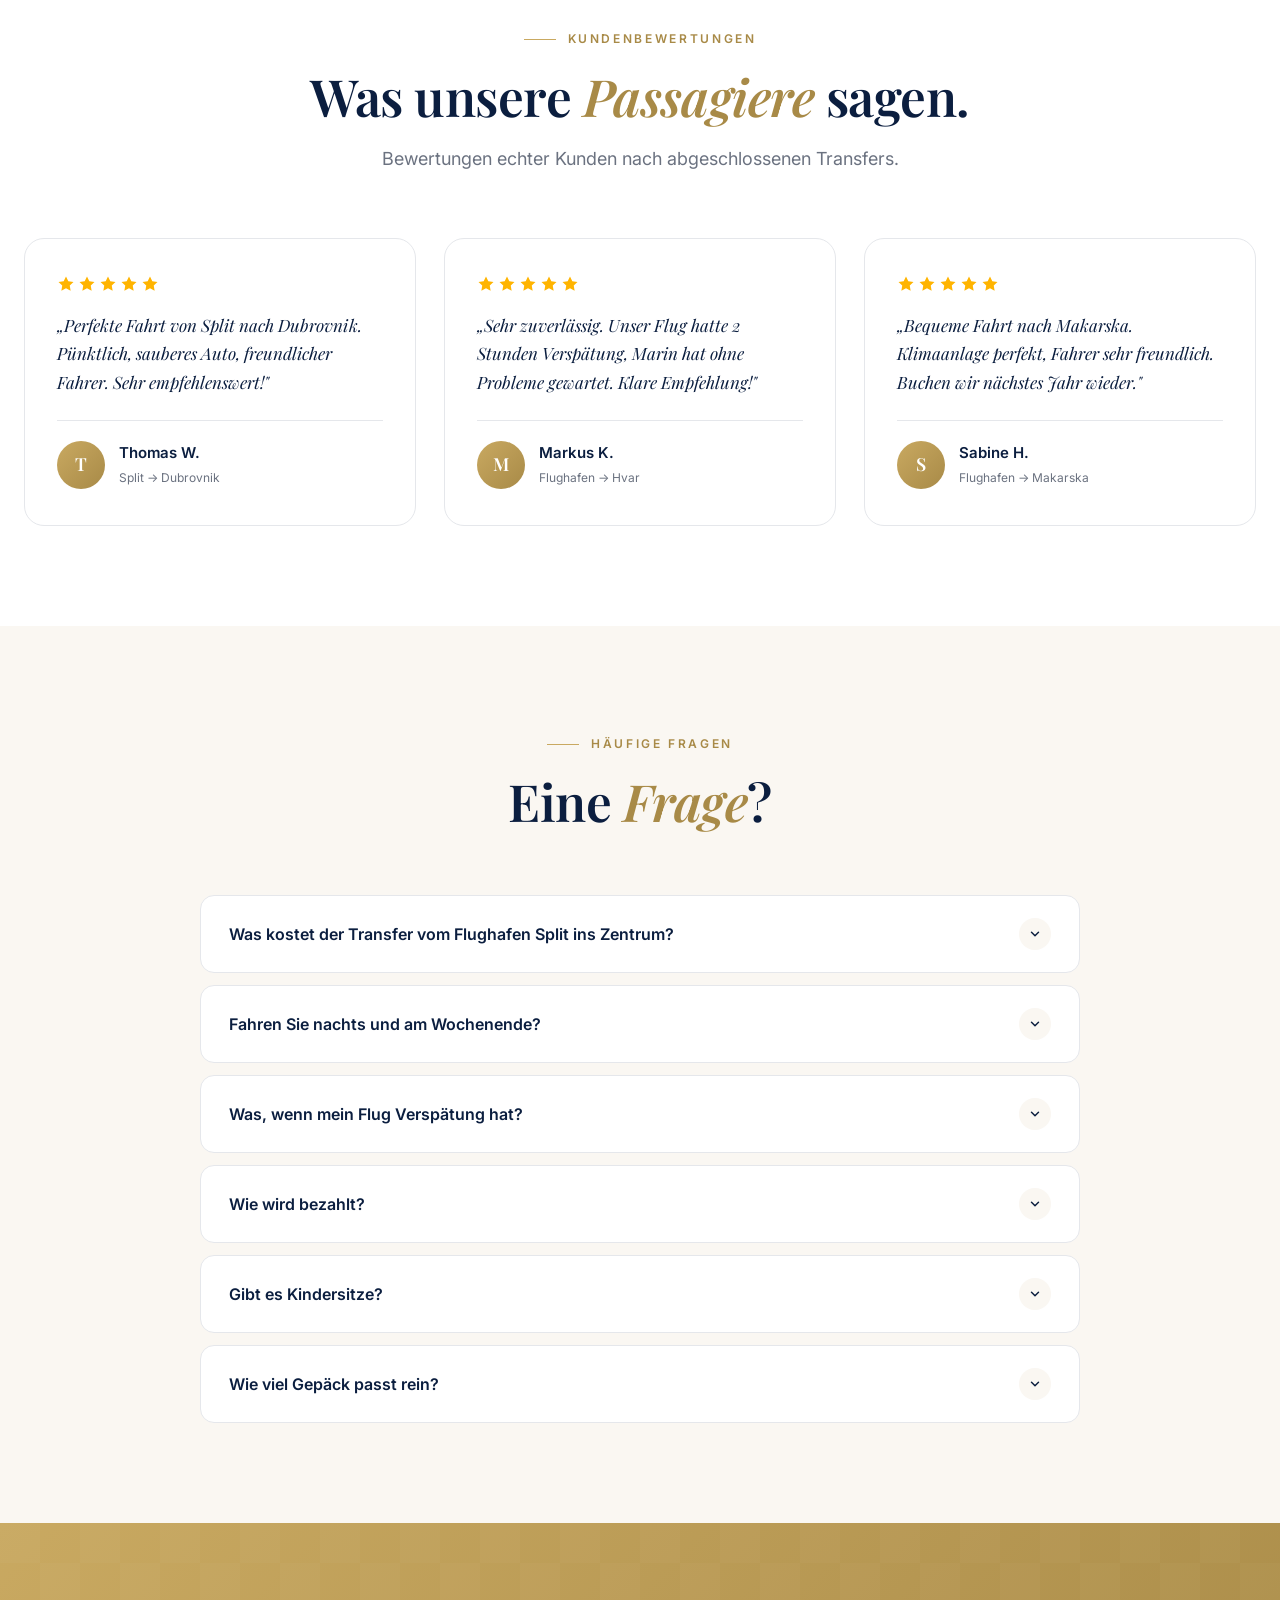
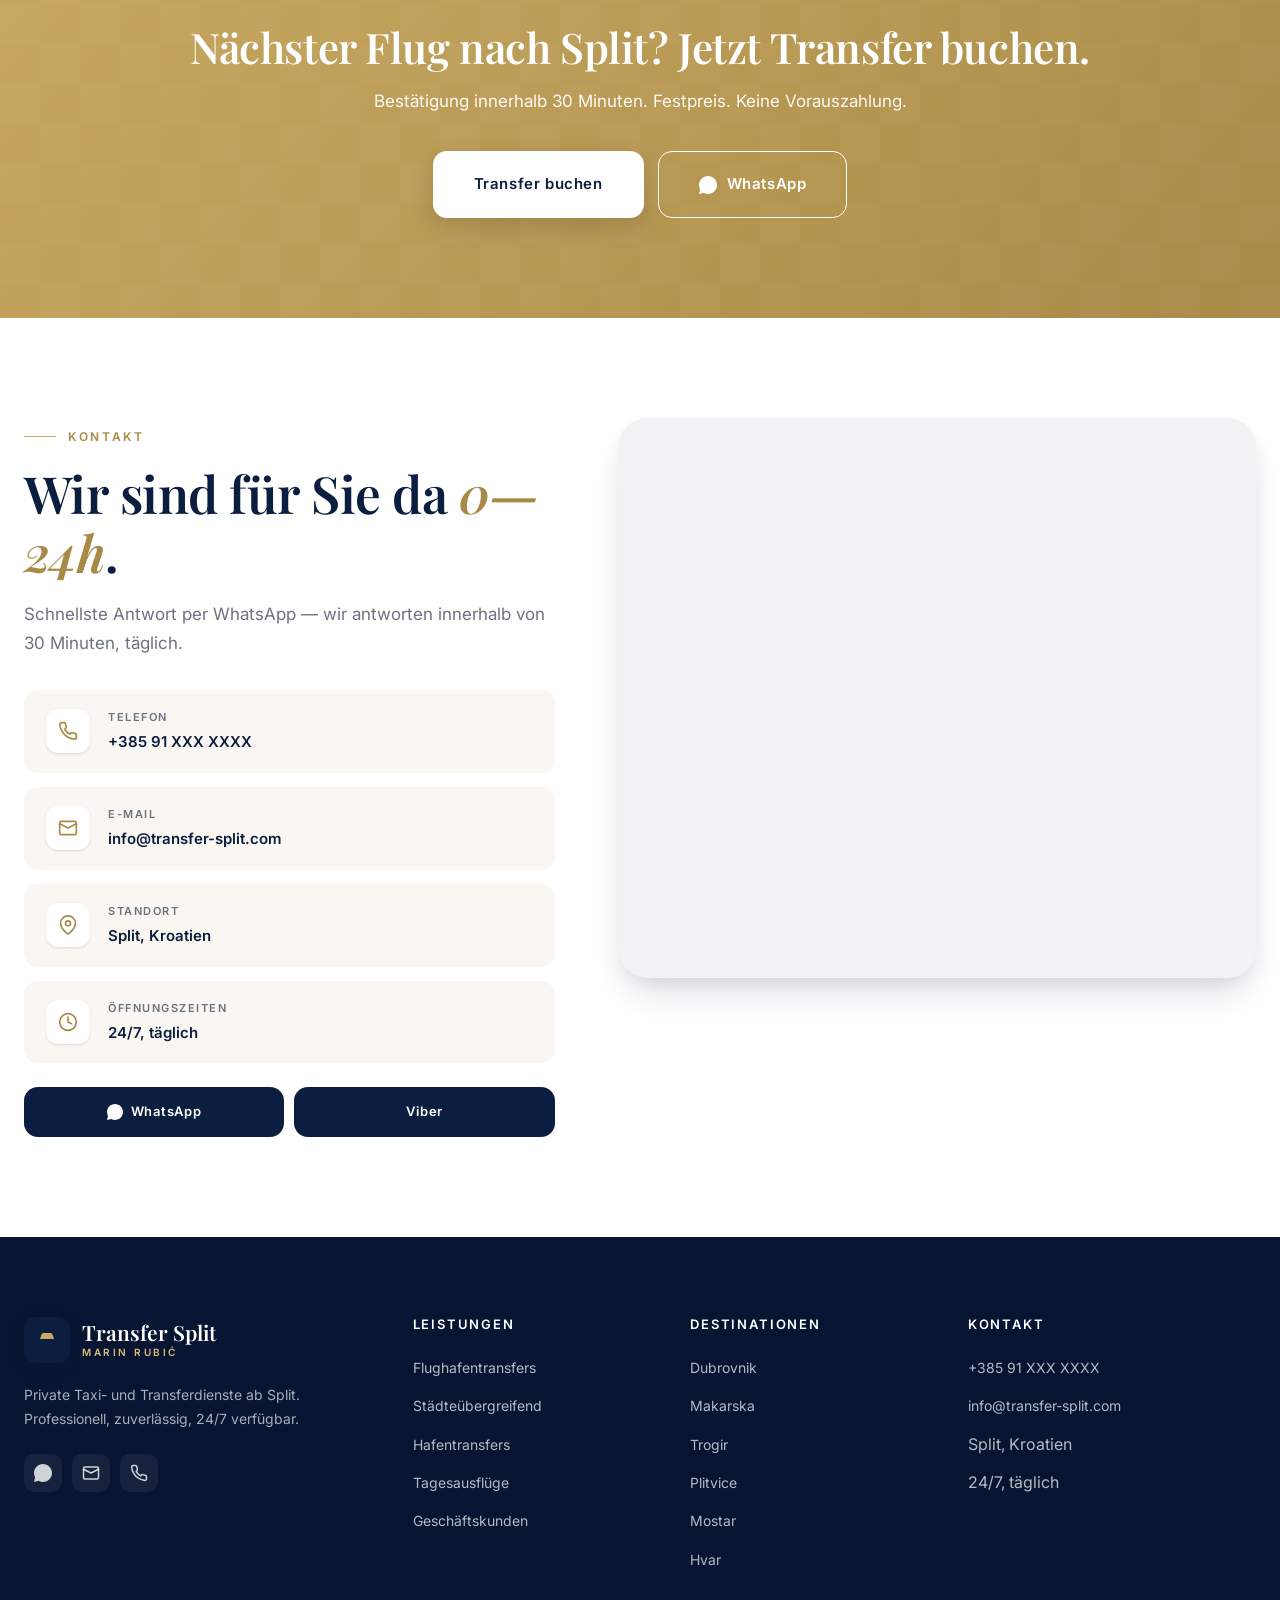
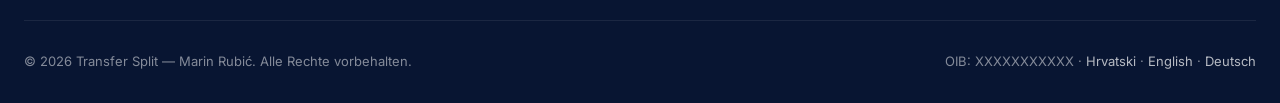
==== commit 9c6cccf8: "Add mobile bottom nav, live Split timezone clock in topbar" ====
--- a/de.html
+++ b/de.html
@@ -45,7 +45,8 @@
     <div class="topbar__contact">
       <a href="tel:+385911234567"><svg width="14" height="14" viewBox="0 0 24 24" fill="none" stroke="currentColor" stroke-width="2.2" stroke-linecap="round" stroke-linejoin="round"><path d="M22 16.92v3a2 2 0 0 1-2.18 2 19.79 19.79 0 0 1-8.63-3.07 19.5 19.5 0 0 1-6-6 19.79 19.79 0 0 1-3.07-8.67A2 2 0 0 1 4.11 2h3a2 2 0 0 1 2 1.72c.13.96.36 1.9.7 2.81a2 2 0 0 1-.45 2.11L8.09 9.91a16 16 0 0 0 6 6l1.27-1.27a2 2 0 0 1 2.11-.45c.91.34 1.85.57 2.81.7A2 2 0 0 1 22 16.92z"/></svg>+385 91 XXX XXXX</a>
       <a href="mailto:info@transfer-split.com"><svg width="14" height="14" viewBox="0 0 24 24" fill="none" stroke="currentColor" stroke-width="2.2" stroke-linecap="round" stroke-linejoin="round"><rect x="2" y="4" width="20" height="16" rx="2"/><path d="m22 7-10 5L2 7"/></svg>info@transfer-split.com</a>
-      <span class="online-badge">Fahrer online · 24/7</span>
+      <span class="online-badge">Fahrer online</span>
+      <span class="clock" id="clock">— Split</span>
     </div>
     <div class="topbar__lang"><a href="/">HR</a><a href="en.html">EN</a><a href="de.html" class="active">DE</a></div>
   </div>
@@ -383,6 +384,15 @@
   <svg width="28" height="28" viewBox="0 0 24 24" fill="currentColor"><path d="M17.472 14.382c-.297-.149-1.758-.867-2.03-.967-.273-.099-.471-.148-.67.15-.197.297-.767.966-.94 1.164-.173.199-.347.223-.644.075-.297-.15-1.255-.463-2.39-1.475-.883-.788-1.48-1.761-1.653-2.059-.173-.297-.018-.458.13-.606.134-.133.298-.347.446-.52.149-.174.198-.298.298-.497.099-.198.05-.371-.025-.52-.075-.149-.669-1.612-.916-2.207-.242-.579-.487-.5-.669-.51-.173-.008-.371-.01-.57-.01-.198 0-.52.074-.792.372-.272.297-1.04 1.016-1.04 2.479 0 1.462 1.065 2.875 1.213 3.074.149.198 2.096 3.2 5.077 4.487.709.306 1.262.489 1.694.625.712.227 1.36.195 1.871.118.571-.085 1.758-.719 2.006-1.413.248-.694.248-1.289.173-1.413-.074-.124-.272-.198-.57-.347M12 0C5.373 0 0 5.373 0 12c0 2.116.55 4.106 1.515 5.832L0 24l6.392-1.671A11.94 11.94 0 0 0 12 24c6.627 0 12-5.373 12-12S18.627 0 12 0z"/></svg>
 </a>
 
+<nav class="mob-nav" aria-label="Schnellaktionen">
+  <div class="mob-nav__inner">
+    <a href="tel:+385911234567" class="mob-nav__btn"><svg viewBox="0 0 24 24" fill="none" stroke="currentColor" stroke-width="2.2" stroke-linecap="round" stroke-linejoin="round"><path d="M22 16.92v3a2 2 0 0 1-2.18 2 19.79 19.79 0 0 1-8.63-3.07 19.5 19.5 0 0 1-6-6 19.79 19.79 0 0 1-3.07-8.67A2 2 0 0 1 4.11 2h3a2 2 0 0 1 2 1.72c.13.96.36 1.9.7 2.81a2 2 0 0 1-.45 2.11L8.09 9.91a16 16 0 0 0 6 6l1.27-1.27a2 2 0 0 1 2.11-.45c.91.34 1.85.57 2.81.7A2 2 0 0 1 22 16.92z"/></svg>Anrufen</a>
+    <a href="https://wa.me/385911234567" target="_blank" rel="noopener" class="mob-nav__btn mob-nav__btn--whatsapp"><svg viewBox="0 0 24 24" fill="currentColor"><path d="M17.472 14.382c-.297-.149-1.758-.867-2.03-.967-.273-.099-.471-.148-.67.15-.197.297-.767.966-.94 1.164-.173.199-.347.223-.644.075-.297-.15-1.255-.463-2.39-1.475-.883-.788-1.48-1.761-1.653-2.059-.173-.297-.018-.458.13-.606.134-.133.298-.347.446-.52.149-.174.198-.298.298-.497.099-.198.05-.371-.025-.52-.075-.149-.669-1.612-.916-2.207-.242-.579-.487-.5-.669-.51-.173-.008-.371-.01-.57-.01-.198 0-.52.074-.792.372-.272.297-1.04 1.016-1.04 2.479 0 1.462 1.065 2.875 1.213 3.074.149.198 2.096 3.2 5.077 4.487.709.306 1.262.489 1.694.625.712.227 1.36.195 1.871.118.571-.085 1.758-.719 2.006-1.413.248-.694.248-1.289.173-1.413-.074-.124-.272-.198-.57-.347M12 0C5.373 0 0 5.373 0 12c0 2.116.55 4.106 1.515 5.832L0 24l6.392-1.671A11.94 11.94 0 0 0 12 24c6.627 0 12-5.373 12-12S18.627 0 12 0z"/></svg>WhatsApp</a>
+    <a href="#preise" class="mob-nav__btn"><svg viewBox="0 0 24 24" fill="none" stroke="currentColor" stroke-width="2" stroke-linecap="round" stroke-linejoin="round"><line x1="12" y1="1" x2="12" y2="23"/><path d="M17 5H9.5a3.5 3.5 0 0 0 0 7h5a3.5 3.5 0 0 1 0 7H6"/></svg>Preise</a>
+    <a href="#buchung" class="mob-nav__btn mob-nav__btn--primary"><svg viewBox="0 0 24 24" fill="none" stroke="currentColor" stroke-width="2" stroke-linecap="round" stroke-linejoin="round"><rect x="3" y="4" width="18" height="18" rx="2"/><line x1="16" y1="2" x2="16" y2="6"/><line x1="8" y1="2" x2="8" y2="6"/><line x1="3" y1="10" x2="21" y2="10"/></svg>Buchen</a>
+  </div>
+</nav>
+
 <a href="#top" class="back-top" aria-label="Nach oben">
   <span class="back-top__progress" aria-hidden="true"></span>
   <svg width="20" height="20" viewBox="0 0 24 24" fill="none" stroke="currentColor" stroke-width="2.5" stroke-linecap="round" stroke-linejoin="round"><path d="M12 19V5M5 12l7-7 7 7"/></svg>
--- a/assets/css/style.css
+++ b/assets/css/style.css
@@ -1763,6 +1763,60 @@
 }
 
 /* ========================================================
+   MOBILE BOTTOM NAV (mobile only)
+   ======================================================== */
+.mob-nav{
+  position:fixed;bottom:0;left:0;right:0;
+  background:var(--white);
+  border-top:1px solid var(--line);
+  box-shadow:0 -8px 30px rgba(11,30,63,.08);
+  padding:8px 8px calc(8px + env(safe-area-inset-bottom));
+  display:none;
+  z-index:80;
+}
+.mob-nav__inner{
+  display:grid;grid-template-columns:repeat(4,1fr);
+  gap:4px;
+}
+.mob-nav__btn{
+  display:flex;flex-direction:column;align-items:center;gap:4px;
+  padding:8px 4px;
+  background:transparent;border:none;
+  font-size:10px;font-weight:600;letter-spacing:.02em;
+  color:var(--muted);
+  border-radius:8px;
+  transition:all var(--transition);
+  text-decoration:none;
+}
+.mob-nav__btn svg{width:22px;height:22px;color:var(--navy)}
+.mob-nav__btn:hover,.mob-nav__btn--primary{color:var(--navy)}
+.mob-nav__btn--primary{
+  background:linear-gradient(135deg,var(--gold),var(--gold-dark));
+  color:var(--white) !important;
+}
+.mob-nav__btn--primary svg{color:var(--white)}
+.mob-nav__btn--whatsapp svg{color:#25D366}
+
+/* ========================================================
+   LIVE CLOCK
+   ======================================================== */
+.clock{
+  display:inline-flex;align-items:center;gap:8px;
+  color:var(--gold-light);font-variant-numeric:tabular-nums;
+  font-size:12px;font-weight:500;
+}
+.clock::before{
+  content:"";width:6px;height:6px;
+  background:var(--gold);border-radius:50%;
+  animation:online-pulse 2s infinite;
+}
+
+/* ========================================================
+   PARALLAX HERO LAYERS
+   ======================================================== */
+.hero__inner{transform:translateY(var(--parallax-text,0))}
+
+/* ========================================================
    RESPONSIVE for new sections
    ======================================================== */
 @media (max-width: 960px){
@@ -1777,6 +1831,13 @@
   .stat{border-right:none;border-bottom:1px solid rgba(255,255,255,.08);padding:20px}
   .stat:nth-child(2){border-right:none}
   .stat:nth-last-child(-n+2){border-bottom:none}
+  .mob-nav{display:block}
+  .fab{bottom:80px}
+  .back-top{bottom:80px;right:20px}
+  body{padding-bottom:64px}
+  .sticky-cta.show{bottom:78px}
+  .notify{bottom:78px}
+  .cookie{bottom:78px;right:16px;left:16px;max-width:none}
 }
 
 /* ========================================================
